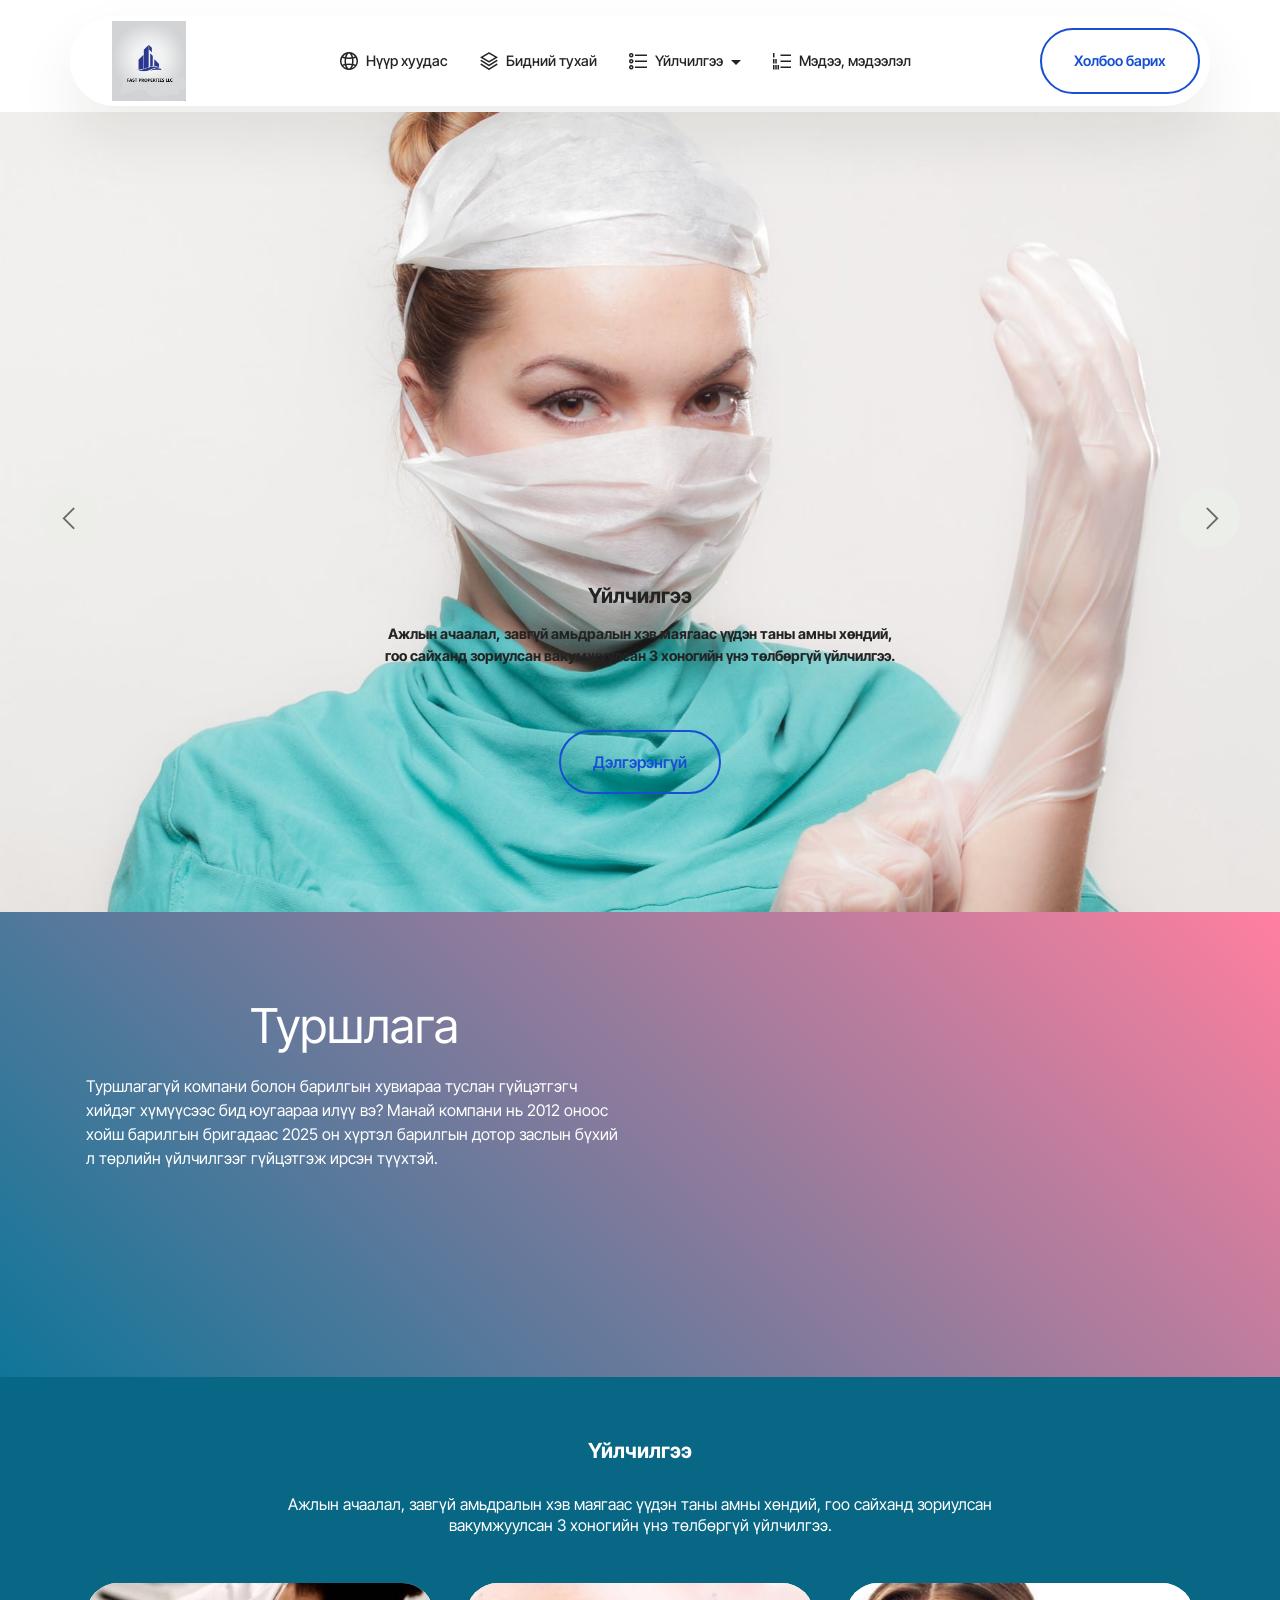
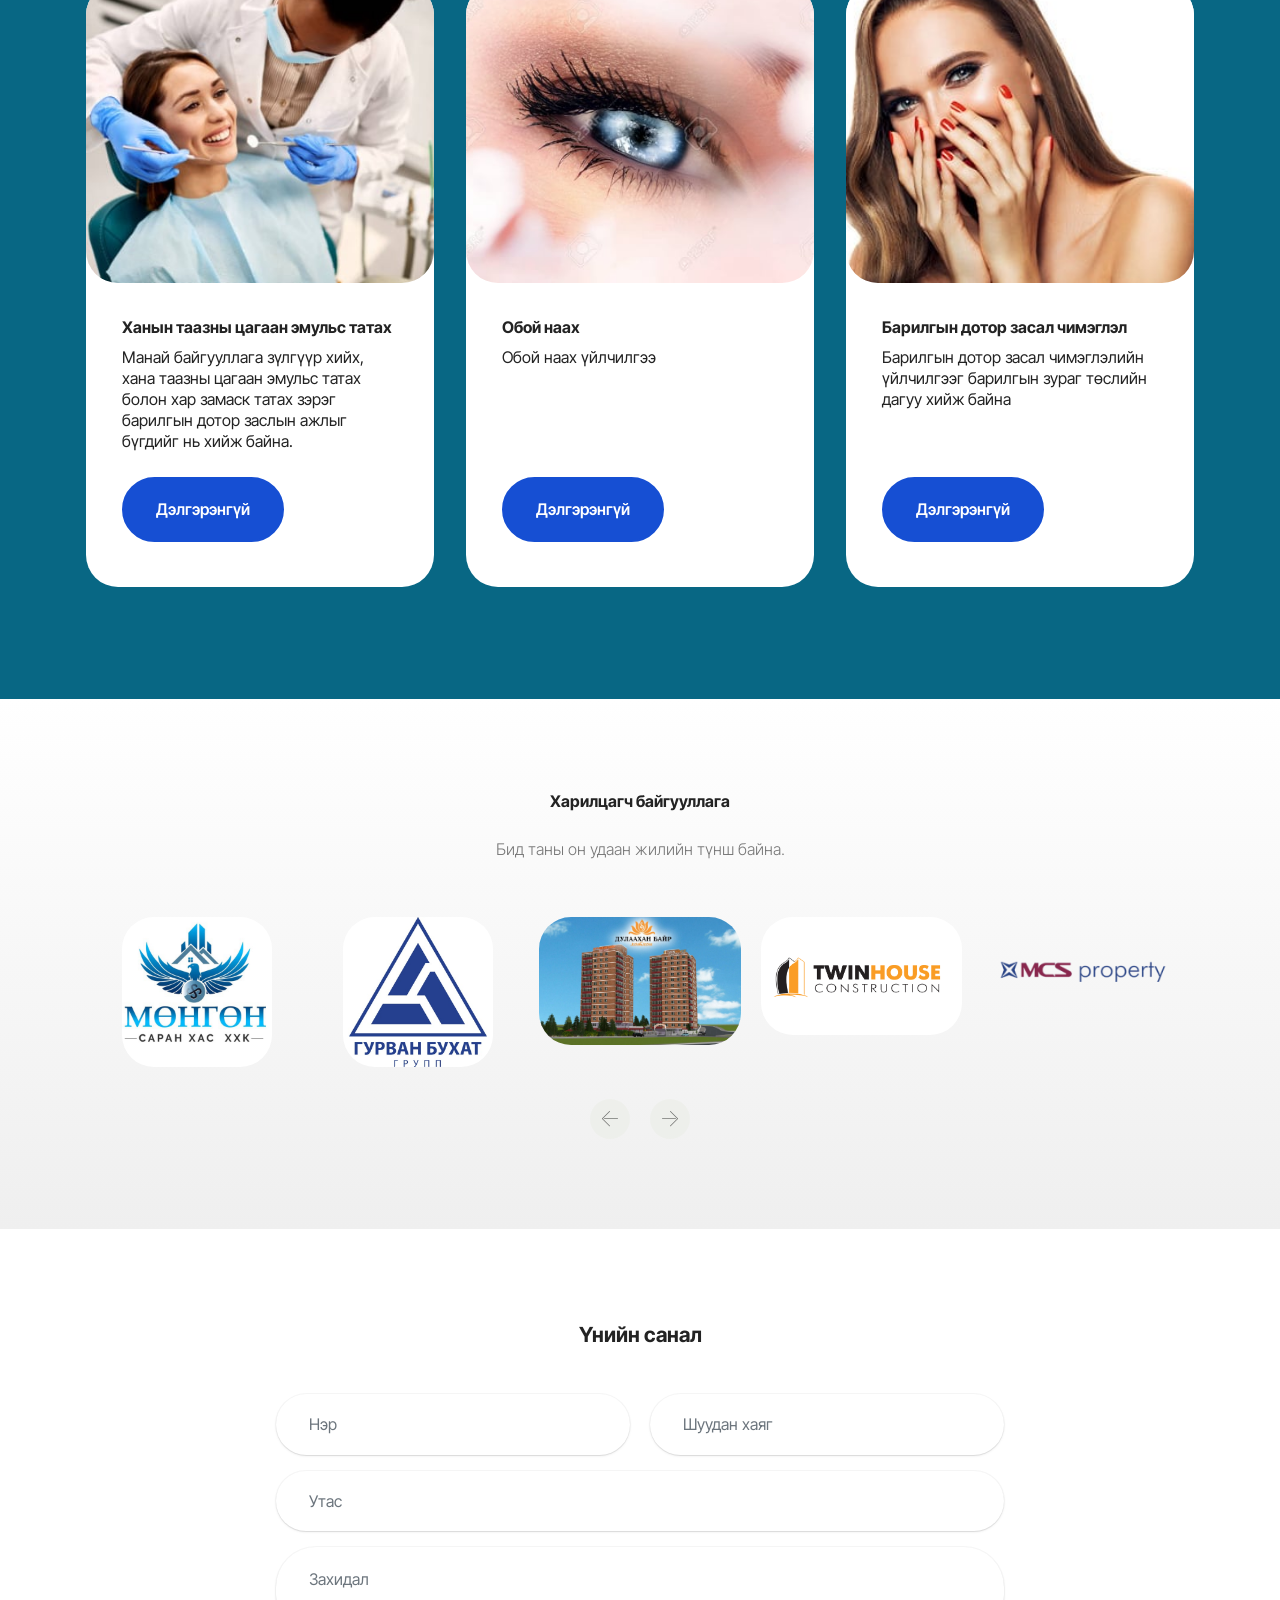
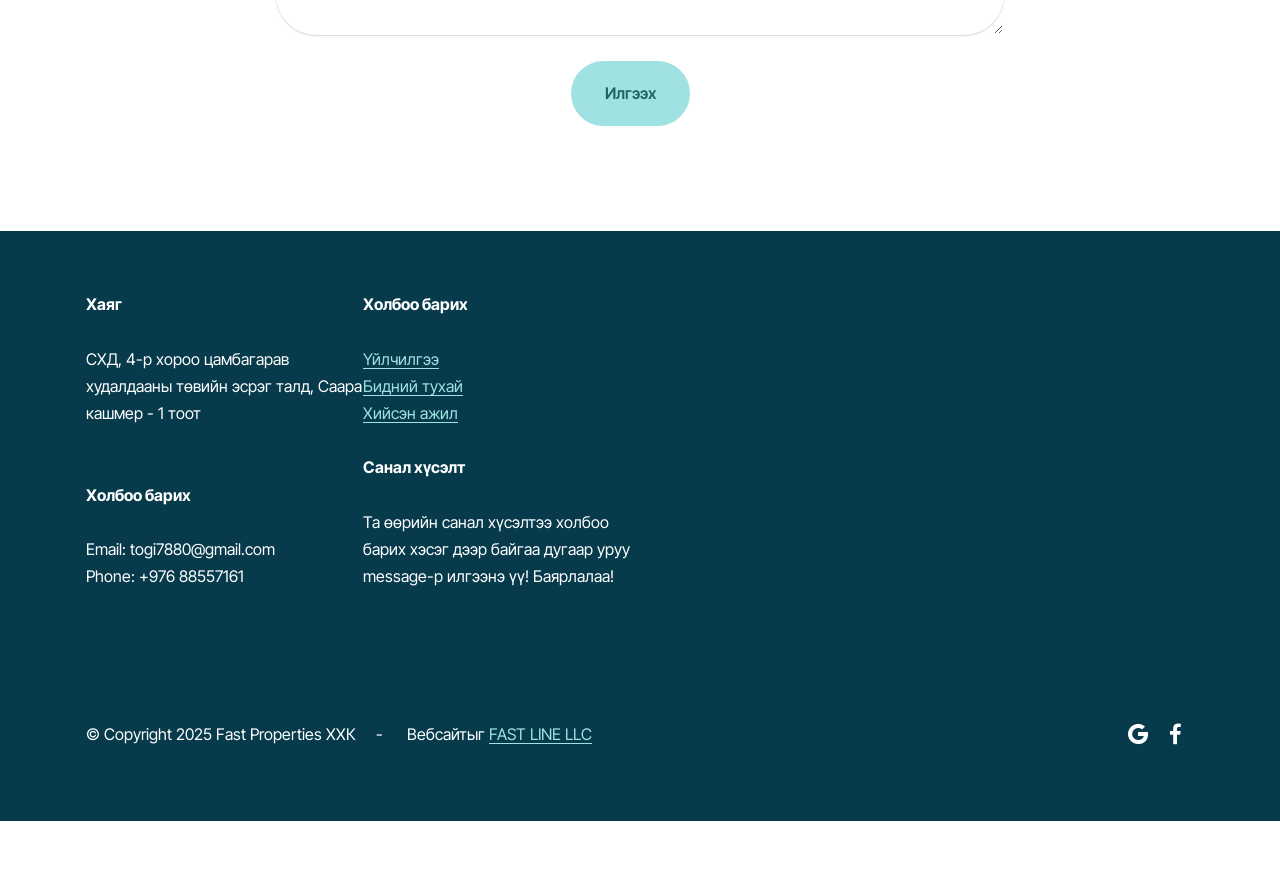
==== index.html @ 256ef28f "create github pages" ====
<!DOCTYPE html>
<html  >
<head>
  <!-- Site made with Mobirise Website Builder v5.9.4, https://mobirise.com -->
  <meta charset="UTF-8">
  <meta http-equiv="X-UA-Compatible" content="IE=edge">
  <meta name="generator" content="Mobirise v5.9.4, mobirise.com">
  <meta name="twitter:card" content="summary_large_image"/>
  <meta name="twitter:image:src" content="assets/images/index-meta.jpg">
  <meta property="og:image" content="assets/images/index-meta.jpg">
  <meta name="twitter:title" content="MEDICAL DOCTOR LLC - НҮҮР ХУУДАС">
  <meta name="viewport" content="width=device-width, initial-scale=1, minimum-scale=1">
  <link rel="shortcut icon" href="assets/images/my-2nd-company-logo-292x315.png" type="image/x-icon">
  <meta name="description" content="">
  
  
  <title>MEDICAL DOCTOR LLC - НҮҮР ХУУДАС</title>
  <link rel="stylesheet" href="assets/web/assets/mobirise-icons2/mobirise2.css">
  <link rel="stylesheet" href="assets/web/assets/mobirise-icons/mobirise-icons.css">
  <link rel="stylesheet" href="assets/bootstrap/css/bootstrap.min.css">
  <link rel="stylesheet" href="assets/bootstrap/css/bootstrap-grid.min.css">
  <link rel="stylesheet" href="assets/bootstrap/css/bootstrap-reboot.min.css">
  <link rel="stylesheet" href="assets/animatecss/animate.css">
  <link rel="stylesheet" href="assets/dropdown/css/style.css">
  <link rel="stylesheet" href="assets/socicon/css/styles.css">
  <link rel="stylesheet" href="assets/theme/css/style.css">
  <link rel="preload" href="https://fonts.googleapis.com/css?family=Inter+Tight:100,200,300,400,500,600,700,800,900,100i,200i,300i,400i,500i,600i,700i,800i,900i&display=swap" as="style" onload="this.onload=null;this.rel='stylesheet'">
  <noscript><link rel="stylesheet" href="https://fonts.googleapis.com/css?family=Inter+Tight:100,200,300,400,500,600,700,800,900,100i,200i,300i,400i,500i,600i,700i,800i,900i&display=swap"></noscript>
  <link rel="preload" as="style" href="assets/mobirise/css/mbr-additional.css"><link rel="stylesheet" href="assets/mobirise/css/mbr-additional.css" type="text/css">

  
  
  
</head>
<body>
  
  <section data-bs-version="5.1" class="menu menu2 cid-tObXOMjp6x" once="menu" id="menu02-1w">
	

	<nav class="navbar navbar-dropdown navbar-fixed-top navbar-expand-lg">
		<div class="container">
			<div class="navbar-brand">
				<span class="navbar-logo">
					
						<a href="http://medicaldoctor.mn" target="_blank"><img src="assets/images/my-2nd-company-logo-292x315.png" alt="logo" style="height: 5rem;"></a>
					
				</span>
				
			</div>
			<button class="navbar-toggler" type="button" data-toggle="collapse" data-bs-toggle="collapse" data-target="#navbarSupportedContent" data-bs-target="#navbarSupportedContent" aria-controls="navbarNavAltMarkup" aria-expanded="false" aria-label="Toggle navigation">
				<div class="hamburger">
					<span></span>
					<span></span>
					<span></span>
					<span></span>
				</div>
			</button>
			<div class="collapse navbar-collapse" id="navbarSupportedContent">
				<ul class="navbar-nav nav-dropdown" data-app-modern-menu="true"><li class="nav-item">
						<a class="nav-link link text-black text-primary display-4" href="index.html"><span class="mobi-mbri mobi-mbri-globe-2 mbr-iconfont mbr-iconfont-btn"></span>Нүүр хуудас</a>
					</li>
					<li class="nav-item">
						<a class="nav-link link text-black text-primary display-4" href="page6.html" aria-expanded="false"><span class="mobi-mbri mobi-mbri-layers mbr-iconfont mbr-iconfont-btn"></span>Бидний тухай</a>
					</li>
					<li class="nav-item dropdown">
						<a class="nav-link link text-black text-primary dropdown-toggle show display-4" href="index.html#features025-1p" data-toggle="dropdown-submenu" data-bs-toggle="dropdown" data-bs-auto-close="outside" aria-expanded="false"><span class="mobi-mbri mobi-mbri-bulleted-list mbr-iconfont mbr-iconfont-btn"></span>Үйлчилгээ</a><div class="dropdown-menu show" aria-labelledby="dropdown-576" data-bs-popper="none"><a class="text-black text-primary dropdown-item display-4" href="page5.html">Амны хөндийн эмчилгээ</a><a class="text-black text-primary dropdown-item display-4" href="page5.html">Нүүрний массаж</a><a class="text-black text-primary dropdown-item display-4" href="page5.html">Сормуусны хими</a><a class="text-black text-primary dropdown-item display-4" href="page5.html">Маникюр</a><a class="text-black text-primary show dropdown-item display-4" href="page5.html">Хөмсөгний хими</a></div>
					</li><li class="nav-item"><a class="nav-link link text-black text-primary display-4" href="page3.html"><span class="mobi-mbri mobi-mbri-numbered-list mbr-iconfont mbr-iconfont-btn"></span>Мэдээ, мэдээлэл</a></li></ul>
				
				<div class="navbar-buttons mbr-section-btn"><a class="btn btn-primary-outline display-4" href="page4.html">Холбоо барих</a></div>
			</div>
		</div>
	</nav>
</section>

<section data-bs-version="5.1" class="slider3 cid-tOzKWDdz7D" id="slider03-36">
    
    <div class="carousel slide carousel-fade" id="uOiqfrWWU0" data-ride="carousel" data-bs-ride="carousel" data-interval="3000" data-bs-interval="3000">
        <ol class="carousel-indicators">
            <li data-slide-to="0" data-bs-slide-to="0" class="active" data-target="#uOiqfrWWU0" data-bs-target="#uOiqfrWWU0"></li>
            
            
        </ol>
        <div class="carousel-inner">
            
            
            <div class="carousel-item slider-image item active">
                <div class="item-wrapper">
                    <img class="d-block w-100" src="assets/images/mbr-1800x1200.jpg" alt="Mobirise Website Builder" data-slide-to="1" data-bs-slide-to="2">
                    
                    <div class="carousel-caption">
                        <h5 class="mbr-section-subtitle mbr-fonts-style mb-3 display-2">
                            <strong><br></strong><br><strong>Үйлчилгээ</strong></h5>
                        <p class="mbr-section-text mbr-fonts-style mb-4 display-4"><strong>Ажлын ачаалал, завгүй амьдралын хэв маягаас үүдэн таны амны хөндий, <br>гоо сайханд зориулсан вакумжуулсан 3 хоногийн үнэ төлбөргүй үйлчилгээ.</strong><br><br></p>
                        <div class="mbr-section-btn mb-5"><a class="btn btn-primary-outline display-7" href="page5.html">Дэлгэрэнгүй</a></div>     
                    </div>
                </div>
            </div>
        </div>
        <a class="carousel-control carousel-control-prev" role="button" data-slide="prev" data-bs-slide="prev" href="#uOiqfrWWU0">
            <span class="mobi-mbri mobi-mbri-arrow-prev" aria-hidden="true"></span>
            <span class="sr-only visually-hidden">Previous</span>
        </a>
        <a class="carousel-control carousel-control-next" role="button" data-slide="next" data-bs-slide="next" href="#uOiqfrWWU0">
            <span class="mobi-mbri mobi-mbri-arrow-next" aria-hidden="true"></span>
            <span class="sr-only visually-hidden">Next</span>
        </a>
    </div>
</section>

<section data-bs-version="5.1" class="header7 cid-uOi6CilBWI" id="header7-3c">

    

    

    <div class="container">
        <div class="media-container-row">

            <div class="media-content align-right">
                <h1 class="mbr-section-title mbr-white pb-3 mbr-fonts-style display-1">Туршлага</h1>
                <div class="mbr-section-text mbr-white pb-3">
                    <p class="mbr-text mbr-fonts-style display-5">
                        Туршлагагүй компани болон барилгын хувиараа туслан гүйцэтгэгч хийдэг хүмүүсээс бид юугаараа илүү вэ? Манай компани нь 2012 оноос хойш барилгын бригадаас 2025 он хүртэл барилгын дотор заслын бүхий л төрлийн үйлчилгээг гүйцэтгэж ирсэн түүхтэй.&nbsp;</p>
                </div>
                
            </div>

            <div class="mbr-figure" style="width: 100%;"><iframe class="mbr-embedded-video" src="https://www.youtube.com/embed/STqPr48vjNw?rel=0&amp;amp;mute=1&amp;showinfo=0&amp;autoplay=1&amp;loop=1&amp;playlist=STqPr48vjNw" width="1280" height="720" frameborder="0" allowfullscreen></iframe></div>

        </div>
    </div>
</section>

<section data-bs-version="5.1" class="features4 cid-tMlEXTHLbS" id="features04-w">
	
	
	<div class="container">
		<div class="row justify-content-center">
			<div class="col-12 content-head">
				<div class="mbr-section-head mb-5">
					<h4 class="mbr-section-title mbr-fonts-style align-center mb-0 display-2"><strong>Үйлчилгээ</strong></h4>
					<h5 class="mbr-section-subtitle mbr-fonts-style align-center mb-0 mt-4 display-7">Ажлын ачаалал, завгүй амьдралын хэв маягаас үүдэн таны амны хөндий, гоо сайханд зориулсан вакумжуулсан 3 хоногийн үнэ төлбөргүй үйлчилгээ.</h5>
					
				</div>
			</div>
		</div>
		<div class="row">
			<div class="item features-image col-12 col-md-6 col-lg-4">
				<div class="item-wrapper">
					<div class="item-img">
						<img src="assets/images/istockphoto-1349328691-506x337.jpg" alt="Mobirise Website Builder">
					</div>
					<div class="item-content">
						<h5 class="item-title mbr-fonts-style display-5"><strong>Ханын таазны цагаан эмульс татах</strong></h5>
						
						<p class="mbr-text mbr-fonts-style display-7">Манай байгууллага зүлгүүр хийх, хана таазны цагаан эмульс татах болон хар замаск татах зэрэг барилгын дотор заслын ажлыг бүгдийг нь хийж байна.</p>
						<div class="mbr-section-btn item-footer"><a href="page3.html#header16-25" class="btn item-btn btn-primary display-7">Дэлгэрэнгүй</a></div>
					</div>

				</div>
			</div>
			<div class="item features-image col-12 col-md-6 col-lg-4">
				<div class="item-wrapper">
					<div class="item-img">
						<img src="assets/images/18056871-photo-of-one-beautiful-blue-female-eye-ophthalmology-clinic-eyes-health-care-natural-makeup-506x368.jpg" alt="Mobirise Website Builder">
					</div>
					<div class="item-content">
						<h5 class="item-title mbr-fonts-style display-5"><strong>Обой наах&nbsp;</strong></h5>
						
						<p class="mbr-text mbr-fonts-style display-7">Обой наах үйлчилгээ<br><br><br></p>
						<div class="mbr-section-btn item-footer"><a href="page1.html" class="btn item-btn btn-primary display-7">Дэлгэрэнгүй</a></div>
					</div>
				</div>
			</div>
			<div class="item features-image col-12 col-md-6 col-lg-4">
				<div class="item-wrapper">
					<div class="item-img">
						<img src="assets/images/7ba41d99d7946d3100c8ee9330e085a91adce43b-352x260.jpg" alt="Mobirise Website Builder">
					</div>
					<div class="item-content">
						<h5 class="item-title mbr-fonts-style display-5"><strong>Барилгын дотор засал чимэглэл&nbsp;</strong></h5>
						
						<p class="mbr-text mbr-fonts-style display-7">Барилгын дотор засал чимэглэлийн үйлчилгээг барилгын зураг төслийн дагуу хийж байна<br><br>
						</p>
						<div class="mbr-section-btn item-footer"><a href="page1.html" class="btn item-btn btn-primary display-7">Дэлгэрэнгүй</a></div>
					</div>
				</div>
			</div>
		</div>
	</div>
</section>

<section data-bs-version="5.1" class="clients cid-uOi7cdaw9n" data-interval="false" data-bs-interval="false" id="clients-3d">
      

    
        <div class="container mb-5">
            <div class="media-container-row">
                <div class="col-12 align-center">
                    <h2 class="mbr-section-title pb-3 mbr-fonts-style display-5"><strong>
                        Харилцагч байгууллага</strong></h2>
                    <h3 class="mbr-section-subtitle mbr-light mbr-fonts-style display-5">Бид таны он удаан жилийн түнш байна.</h3>
                </div>
            </div>
        </div>

    <div class="container">
        <div class="carousel slide" role="listbox" data-pause="true" data-keyboard="false" data-ride="carousel" data-bs-ride="carousel" data-interval="5000" data-bs-interval="5000">
            <div class="carousel-inner" data-visible="5">
                
                
                
                
                
            <div class="carousel-item ">
                    <div class="media-container-row">
                        <div class="col-md-12">
                            <div class="wrap-img ">
                                <img src="assets/images/b4b1481cf6844d43b5f6b4548a3597c3-450x450.jpg" class="img-responsive clients-img" alt="">
                            </div>
                        </div>
                    </div>
                </div><div class="carousel-item ">
                    <div class="media-container-row">
                        <div class="col-md-12">
                            <div class="wrap-img ">
                                <img src="assets/images/zh-obtzeyr-p3yfwmc-iobimhh-f3-500x500.jpg" class="img-responsive clients-img" alt="">
                            </div>
                        </div>
                    </div>
                </div><div class="carousel-item ">
                    <div class="media-container-row">
                        <div class="col-md-12">
                            <div class="wrap-img ">
                                <img src="assets/images/164239099-4135050496545572-2902656988174636286-n-1024x647.jpg" class="img-responsive clients-img" alt="">
                            </div>
                        </div>
                    </div>
                </div><div class="carousel-item ">
                    <div class="media-container-row">
                        <div class="col-md-12">
                            <div class="wrap-img ">
                                <img src="assets/images/web-logo-min-633x370.png" class="img-responsive clients-img" alt="">
                            </div>
                        </div>
                    </div>
                </div><div class="carousel-item ">
                    <div class="media-container-row">
                        <div class="col-md-12">
                            <div class="wrap-img ">
                                <img src="assets/images/mcsp-240x122.png" class="img-responsive clients-img" alt="">
                            </div>
                        </div>
                    </div>
                </div></div>
            <div class="carousel-controls">
                <a data-app-prevent-settings="" class="carousel-control carousel-control-prev" role="button" data-slide="prev" data-bs-slide="prev">
                    <span aria-hidden="true" class="mbri-left mbr-iconfont"></span>
                    <span class="sr-only visually-hidden">Previous</span>
                </a>
                <a data-app-prevent-settings="" class="carousel-control carousel-control-next" role="button" data-slide="next" data-bs-slide="next">
                    <span aria-hidden="true" class="mbri-right mbr-iconfont"></span>
                    <span class="sr-only visually-hidden">Next</span>
                </a>
            </div>
        </div>
    </div>
</section>

<section data-bs-version="5.1" class="form5 cid-tJS9pBcTSa" id="form02-6">
    
    
    <div class="container">
        <div class="mbr-section-head mb-5">
            <h3 class="mbr-section-title mbr-fonts-style align-center mb-0 display-2"><strong>Үнийн санал</strong></h3>
            <h4 class="mbr-section-subtitle mbr-fonts-style align-center mb-0 mt-4 display-7"></h4>
        </div>
        <div class="row justify-content-center mt-4">
            <div class="col-lg-8 mx-auto mbr-form" data-form-type="formoid">
                <form action="https://mobirise.eu/" method="POST" class="mbr-form form-with-styler" data-form-title="Form Name"><input type="hidden" name="email" data-form-email="true" value="QTM3tWqexkxgFI9H9OGqh3B3fWyIdi9WuEQTye4VW68ybPqcnm0LP6qhywFUqVr8t22Sx2xgToKXaeN8cWGR91RUJCGhBZEVTqGYVa58ho7ZsDxf98bKqV9lhvcrPzCW">
                    <div class="row">
                        <div hidden="hidden" data-form-alert="" class="alert alert-success col-12">Илгээсэн баярлалаа! Бид эргэн холбогдох болно.</div>
                        <div hidden="hidden" data-form-alert-danger="" class="alert alert-danger col-12">
                            Oops...! some problem!
                        </div>
                    </div>
                    <div class="dragArea row">
                        <div class="col-md col-sm-12 form-group mb-3" data-for="name">
                            <input type="text" name="name" placeholder="Нэр" data-form-field="name" class="form-control" value="" id="name-form02-6">
                        </div>
                        <div class="col-md col-sm-12 form-group mb-3" data-for="email">
                            <input type="email" name="email" placeholder="Шуудан хаяг" data-form-field="email" class="form-control" value="" id="email-form02-6">
                        </div>
                        <div class="col-12 form-group mb-3" data-for="phone">
                            <input type="tel" name="phone" placeholder="Утас" data-form-field="phone" class="form-control" value="" id="phone-form02-6">
                        </div>
                        <div class="col-12 form-group mb-3" data-for="textarea">
                            <textarea name="textarea" placeholder="Захидал" data-form-field="textarea" class="form-control" id="textarea-form02-6"></textarea>
                        </div>
                        <div class="col-lg-12 col-md-12 col-sm-12 align-center mbr-section-btn"><button type="submit" class="btn btn-warning display-7">Илгээх</button></div>
                    </div>
                </form>
            </div>
        </div>
    </div>
</section>

<section data-bs-version="5.1" class="cid-uOi7fWUOpz" id="footer2-3f">

    

    

    <div class="container">
        <div class="media-container-row content mbr-white">
            <div class="col-12 col-md-3 mbr-fonts-style display-7">
                <p class="mbr-text">
                    <strong>Хаяг</strong><br>
                    <br>СХД, 4-р хороо цамбагарав худалдааны төвийн эсрэг талд, Саара кашмер - 1 тоот<br>
                    <br>
                    <br><strong>Холбоо барих</strong><br>
                    <br>Email: togi7880@gmail.com<br>Phone: +976 88557161<br><br></p>
            </div>
            <div class="col-12 col-md-3 mbr-fonts-style display-7">
                <p class="mbr-text"><strong>Холбоо барих</strong><br>
                    <br><a href="page1.html" class="text-warning">Үйлчилгээ</a><br><a href="page1.html" class="text-warning">Бидний тухай</a><br><a href="page4.html" class="text-warning">Хийсэн ажил</a><br>
                    <br><strong>Санал хүсэлт</strong><br>
                    <br>Та өөрийн санал хүсэлтээ холбоо барих хэсэг дээр байгаа дугаар уруу message-р илгээнэ үү! Баярлалаа!</p>
            </div>
            <div class="col-12 col-md-6">
                <div class="google-map"><iframe frameborder="0" style="border:0" src="https://www.google.com/maps/embed?pb=!1m14!1m8!1m3!1d6045.3003145248895!2d-73.9884657!3d40.7477229!3m2!1i1024!2i768!4f13.1!3m3!1m2!1s0x89c259a9ac1f1b85%3A0x7e33d1c0e7af3be4!2zMzUwIDV0aCBBdmUsIE5ldyBZb3JrLCBOWSAxMDExOCwg0KHQqNCQ!5e0!3m2!1sru!2sru!4v1689597362021!5m2!1sru!2sru" allowfullscreen=""></iframe></div>
            </div>
        </div>
        <div class="footer-lower">
            <div class="media-container-row">
                <div class="col-sm-12">
                    <hr>
                </div>
            </div>
            <div class="media-container-row mbr-white">
                <div class="col-sm-6 copyright">
                    <p class="mbr-text mbr-fonts-style display-7">
                        © Copyright 2025 Fast Properties ХХК&nbsp; &nbsp; &nbsp;-&nbsp; &nbsp; &nbsp; Вебсайтыг <a href="http://www.facebook.com/fastlinexxk" class="text-warning" target="_blank">FAST LINE LLC</a></p>
                </div>
                <div class="col-md-6">
                    <div class="social-list align-right">
                        <div class="soc-item">
                            
                                <span class="mbr-iconfont mbr-iconfont-social socicon-google socicon"></span>
                            
                        </div>
                        <div class="soc-item">
                            <a href="https://www.facebook.com/FASTLINEXXK" target="_blank">
                                <span class="mbr-iconfont mbr-iconfont-social socicon-facebook socicon"></span>
                            </a>
                        </div>
                        
                        
                        
                        
                    </div>
                </div>
            </div>
        </div>
    </div>
</section><section class="display-7" style="padding: 0;align-items: center;justify-content: center;flex-wrap: wrap;    align-content: center;display: flex;position: relative;height: 4rem;"><a href="https://mobiri.se/980983" style="flex: 1 1;height: 4rem;position: absolute;width: 100%;z-index: 1;"><img alt="" style="height: 4rem;" src="[data-uri]"></a><p style="margin: 0;text-align: center;" class="display-7">&#8204;</p><a style="z-index:1" href="https://mobirise.com/builder/ai-website-creator.html">Free AI Website Creator</a></section><script src="assets/bootstrap/js/bootstrap.bundle.min.js"></script>  <script src="assets/smoothscroll/smooth-scroll.js"></script>  <script src="assets/ytplayer/index.js"></script>  <script src="assets/dropdown/js/navbar-dropdown.js"></script>  <script src="assets/mbr-clients-slider/mbr-clients-slider.js"></script>  <script src="assets/theme/js/script.js"></script>  <script src="assets/formoid/formoid.min.js"></script>  
  
  
 <div id="scrollToTop" class="scrollToTop mbr-arrow-up"><a style="text-align: center;"><i class="mbr-arrow-up-icon mbr-arrow-up-icon-cm cm-icon cm-icon-smallarrow-up"></i></a></div>
    <input name="animation" type="hidden">
  </body>
</html>
---- assets/web/assets/mobirise-icons2/mobirise2.css ----
@font-face {
  font-family: 'Moririse2';
  font-display: swap;
  src:  url('mobirise2.eot?f2bix4');
  src:  url('mobirise2.eot?f2bix4#iefix') format('embedded-opentype'),
    url('mobirise2.ttf?f2bix4') format('truetype'),
    url('mobirise2.woff?f2bix4') format('woff'),
    url('mobirise2.svg?f2bix4#mobirise2') format('svg');
  font-weight: normal;
  font-style: normal;
}

[class^="mobi-"], [class*=" mobi-"] {
  /* use !important to prevent issues with browser extensions that change fonts */
  font-family: 'Moririse2' !important;
  speak: none;
  font-style: normal;
  font-weight: normal;
  font-variant: normal;
  text-transform: none;
  line-height: 1;

  /* Better Font Rendering =========== */
  -webkit-font-smoothing: antialiased;
  -moz-osx-font-smoothing: grayscale;
}

.mobi-mbri-add-submenu:before {
  content: "\e900";
}
.mobi-mbri-alert:before {
  content: "\e901";
}
.mobi-mbri-align-center:before {
  content: "\e902";
}
.mobi-mbri-align-justify:before {
  content: "\e903";
}
.mobi-mbri-align-left:before {
  content: "\e904";
}
.mobi-mbri-align-right:before {
  content: "\e905";
}
.mobi-mbri-android:before {
  content: "\e906";
}
.mobi-mbri-apple:before {
  content: "\e907";
}
.mobi-mbri-arrow-down:before {
  content: "\e908";
}
.mobi-mbri-arrow-next:before {
  content: "\e909";
}
.mobi-mbri-arrow-prev:before {
  content: "\e90a";
}
.mobi-mbri-arrow-up:before {
  content: "\e90b";
}
.mobi-mbri-bold:before {
  content: "\e90c";
}
.mobi-mbri-bookmark:before {
  content: "\e90d";
}
.mobi-mbri-bootstrap:before {
  content: "\e90e";
}
.mobi-mbri-briefcase:before {
  content: "\e90f";
}
.mobi-mbri-browse:before {
  content: "\e910";
}
.mobi-mbri-bulleted-list:before {
  content: "\e911";
}
.mobi-mbri-calendar:before {
  content: "\e912";
}
.mobi-mbri-camera:before {
  content: "\e913";
}
.mobi-mbri-cart-add:before {
  content: "\e914";
}
.mobi-mbri-cart-full:before {
  content: "\e915";
}
.mobi-mbri-cash:before {
  content: "\e916";
}
.mobi-mbri-change-style:before {
  content: "\e917";
}
.mobi-mbri-chat:before {
  content: "\e918";
}
.mobi-mbri-clock:before {
  content: "\e919";
}
.mobi-mbri-close:before {
  content: "\e91a";
}
.mobi-mbri-cloud:before {
  content: "\e91b";
}
.mobi-mbri-code:before {
  content: "\e91c";
}
.mobi-mbri-contact-form:before {
  content: "\e91d";
}
.mobi-mbri-credit-card:before {
  content: "\e91e";
}
.mobi-mbri-cursor-click:before {
  content: "\e91f";
}
.mobi-mbri-cust-feedback:before {
  content: "\e920";
}
.mobi-mbri-database:before {
  content: "\e921";
}
.mobi-mbri-delivery:before {
  content: "\e922";
}
.mobi-mbri-desktop:before {
  content: "\e923";
}
.mobi-mbri-devices:before {
  content: "\e924";
}
.mobi-mbri-down:before {
  content: "\e925";
}
.mobi-mbri-download-2:before {
  content: "\e926";
}
.mobi-mbri-download:before {
  content: "\e927";
}
.mobi-mbri-drag-n-drop-2:before {
  content: "\e928";
}
.mobi-mbri-drag-n-drop:before {
  content: "\e929";
}
.mobi-mbri-edit-2:before {
  content: "\e92a";
}
.mobi-mbri-edit:before {
  content: "\e92b";
}
.mobi-mbri-error:before {
  content: "\e92c";
}
.mobi-mbri-extension:before {
  content: "\e92d";
}
.mobi-mbri-features:before {
  content: "\e92e";
}
.mobi-mbri-file:before {
  content: "\e92f";
}
.mobi-mbri-flag:before {
  content: "\e930";
}
.mobi-mbri-folder:before {
  content: "\e931";
}
.mobi-mbri-gift:before {
  content: "\e932";
}
.mobi-mbri-github:before {
  content: "\e933";
}
.mobi-mbri-globe-2:before {
  content: "\e934";
}
.mobi-mbri-globe:before {
  content: "\e935";
}
.mobi-mbri-growing-chart:before {
  content: "\e936";
}
.mobi-mbri-hearth:before {
  content: "\e937";
}
.mobi-mbri-help:before {
  content: "\e938";
}
.mobi-mbri-home:before {
  content: "\e939";
}
.mobi-mbri-hot-cup:before {
  content: "\e93a";
}
.mobi-mbri-idea:before {
  content: "\e93b";
}
.mobi-mbri-image-gallery:before {
  content: "\e93c";
}
.mobi-mbri-image-slider:before {
  content: "\e93d";
}
.mobi-mbri-info:before {
  content: "\e93e";
}
.mobi-mbri-italic:before {
  content: "\e93f";
}
.mobi-mbri-key:before {
  content: "\e940";
}
.mobi-mbri-laptop:before {
  content: "\e941";
}
.mobi-mbri-layers:before {
  content: "\e942";
}
.mobi-mbri-left-right:before {
  content: "\e943";
}
.mobi-mbri-left:before {
  content: "\e944";
}
.mobi-mbri-letter:before {
  content: "\e945";
}
.mobi-mbri-like:before {
  content: "\e946";
}
.mobi-mbri-link:before {
  content: "\e947";
}
.mobi-mbri-lock:before {
  content: "\e948";
}
.mobi-mbri-login:before {
  content: "\e949";
}
.mobi-mbri-logout:before {
  content: "\e94a";
}
.mobi-mbri-magic-stick:before {
  content: "\e94b";
}
.mobi-mbri-map-pin:before {
  content: "\e94c";
}
.mobi-mbri-menu:before {
  content: "\e94d";
}
.mobi-mbri-mobile-2:before {
  content: "\e94e";
}
.mobi-mbri-mobile-horizontal:before {
  content: "\e94f";
}
.mobi-mbri-mobile:before {
  content: "\e950";
}
.mobi-mbri-mobirise:before {
  content: "\e951";
}
.mobi-mbri-more-horizontal:before {
  content: "\e952";
}
.mobi-mbri-more-vertical:before {
  content: "\e953";
}
.mobi-mbri-music:before {
  content: "\e954";
}
.mobi-mbri-new-file:before {
  content: "\e955";
}
.mobi-mbri-numbered-list:before {
  content: "\e956";
}
.mobi-mbri-opened-folder:before {
  content: "\e957";
}
.mobi-mbri-pages:before {
  content: "\e958";
}
.mobi-mbri-paper-plane:before {
  content: "\e959";
}
.mobi-mbri-paperclip:before {
  content: "\e95a";
}
.mobi-mbri-phone:before {
  content: "\e95b";
}
.mobi-mbri-photo:before {
  content: "\e95c";
}
.mobi-mbri-photos:before {
  content: "\e95d";
}
.mobi-mbri-pin:before {
  content: "\e95e";
}
.mobi-mbri-play:before {
  content: "\e95f";
}
.mobi-mbri-plus:before {
  content: "\e960";
}
.mobi-mbri-preview:before {
  content: "\e961";
}
.mobi-mbri-print:before {
  content: "\e962";
}
.mobi-mbri-protect:before {
  content: "\e963";
}
.mobi-mbri-question:before {
  content: "\e964";
}
.mobi-mbri-quote-left:before {
  content: "\e965";
}
.mobi-mbri-quote-right:before {
  content: "\e966";
}
.mobi-mbri-redo:before {
  content: "\e967";
}
.mobi-mbri-refresh:before {
  content: "\e968";
}
.mobi-mbri-responsive-2:before {
  content: "\e969";
}
.mobi-mbri-responsive:before {
  content: "\e96a";
}
.mobi-mbri-right:before {
  content: "\e96b";
}
.mobi-mbri-rocket:before {
  content: "\e96c";
}
.mobi-mbri-sad-face:before {
  content: "\e96d";
}
.mobi-mbri-sale:before {
  content: "\e96e";
}
.mobi-mbri-save:before {
  content: "\e96f";
}
.mobi-mbri-search:before {
  content: "\e970";
}
.mobi-mbri-setting-2:before {
  content: "\e971";
}
.mobi-mbri-setting-3:before {
  content: "\e972";
}
.mobi-mbri-setting:before {
  content: "\e973";
}
.mobi-mbri-share:before {
  content: "\e974";
}
.mobi-mbri-shopping-bag:before {
  content: "\e975";
}
.mobi-mbri-shopping-basket:before {
  content: "\e976";
}
.mobi-mbri-shopping-cart:before {
  content: "\e977";
}
.mobi-mbri-sites:before {
  content: "\e978";
}
.mobi-mbri-smile-face:before {
  content: "\e979";
}
.mobi-mbri-speed:before {
  content: "\e97a";
}
.mobi-mbri-star:before {
  content: "\e97b";
}
.mobi-mbri-success:before {
  content: "\e97c";
}
.mobi-mbri-sun:before {
  content: "\e97d";
}
.mobi-mbri-sun2:before {
  content: "\e97e";
}
.mobi-mbri-tablet-vertical:before {
  content: "\e97f";
}
.mobi-mbri-tablet:before {
  content: "\e980";
}
.mobi-mbri-target:before {
  content: "\e981";
}
.mobi-mbri-timer:before {
  content: "\e982";
}
.mobi-mbri-to-ftp:before {
  content: "\e983";
}
.mobi-mbri-to-local-drive:before {
  content: "\e984";
}
.mobi-mbri-touch-swipe:before {
  content: "\e985";
}
.mobi-mbri-touch:before {
  content: "\e986";
}
.mobi-mbri-trash:before {
  content: "\e987";
}
.mobi-mbri-underline:before {
  content: "\e988";
}
.mobi-mbri-undo:before {
  content: "\e989";
}
.mobi-mbri-unlink:before {
  content: "\e98a";
}
.mobi-mbri-unlock:before {
  content: "\e98b";
}
.mobi-mbri-up-down:before {
  content: "\e98c";
}
.mobi-mbri-up:before {
  content: "\e98d";
}
.mobi-mbri-update:before {
  content: "\e98e";
}
.mobi-mbri-upload-2:before {
  content: "\e98f";
}
.mobi-mbri-upload:before {
  content: "\e990";
}
.mobi-mbri-user-2:before {
  content: "\e991";
}
.mobi-mbri-user:before {
  content: "\e992";
}
.mobi-mbri-users:before {
  content: "\e993";
}
.mobi-mbri-video-play:before {
  content: "\e994";
}
.mobi-mbri-video:before {
  content: "\e995";
}
.mobi-mbri-watch:before {
  content: "\e996";
}
.mobi-mbri-website-theme-2:before {
  content: "\e997";
}
.mobi-mbri-website-theme:before {
  content: "\e998";
}
.mobi-mbri-wifi:before {
  content: "\e999";
}
.mobi-mbri-windows:before {
  content: "\e99a";
}
.mobi-mbri-zoom-in:before {
  content: "\e99b";
}
.mobi-mbri-zoom-out:before {
  content: "\e99c";
}
---- assets/web/assets/mobirise-icons/mobirise-icons.css ----
@font-face {
  font-family: 'MobiriseIcons';
  src:  url('mobirise-icons.eot?spat4u');
  src:  url('mobirise-icons.eot?spat4u#iefix') format('embedded-opentype'),
    url('mobirise-icons.ttf?spat4u') format('truetype'),
    url('mobirise-icons.woff?spat4u') format('woff'),
    url('mobirise-icons.svg?spat4u#MobiriseIcons') format('svg');
  font-weight: normal;
  font-style: normal;
  font-display: swap;
}

[class^="mbri-"], [class*=" mbri-"] {
  /* use !important to prevent issues with browser extensions that change fonts */
  font-family: MobiriseIcons !important;
  speak: none;
  font-style: normal;
  font-weight: normal;
  font-variant: normal;
  text-transform: none;
  line-height: 1;

  /* Better Font Rendering =========== */
  -webkit-font-smoothing: antialiased;
  -moz-osx-font-smoothing: grayscale;
}

.mbri-add-submenu:before {
  content: "\e900";
}
.mbri-alert:before {
  content: "\e901";
}
.mbri-align-center:before {
  content: "\e902";
}
.mbri-align-justify:before {
  content: "\e903";
}
.mbri-align-left:before {
  content: "\e904";
}
.mbri-align-right:before {
  content: "\e905";
}
.mbri-android:before {
  content: "\e906";
}
.mbri-apple:before {
  content: "\e907";
}
.mbri-arrow-down:before {
  content: "\e908";
}
.mbri-arrow-next:before {
  content: "\e909";
}
.mbri-arrow-prev:before {
  content: "\e90a";
}
.mbri-arrow-up:before {
  content: "\e90b";
}
.mbri-bold:before {
  content: "\e90c";
}
.mbri-bookmark:before {
  content: "\e90d";
}
.mbri-bootstrap:before {
  content: "\e90e";
}
.mbri-briefcase:before {
  content: "\e90f";
}
.mbri-browse:before {
  content: "\e910";
}
.mbri-bulleted-list:before {
  content: "\e911";
}
.mbri-calendar:before {
  content: "\e912";
}
.mbri-camera:before {
  content: "\e913";
}
.mbri-cart-add:before {
  content: "\e914";
}
.mbri-cart-full:before {
  content: "\e915";
}
.mbri-cash:before {
  content: "\e916";
}
.mbri-change-style:before {
  content: "\e917";
}
.mbri-chat:before {
  content: "\e918";
}
.mbri-clock:before {
  content: "\e919";
}
.mbri-close:before {
  content: "\e91a";
}
.mbri-cloud:before {
  content: "\e91b";
}
.mbri-code:before {
  content: "\e91c";
}
.mbri-contact-form:before {
  content: "\e91d";
}
.mbri-credit-card:before {
  content: "\e91e";
}
.mbri-cursor-click:before {
  content: "\e91f";
}
.mbri-cust-feedback:before {
  content: "\e920";
}
.mbri-database:before {
  content: "\e921";
}
.mbri-delivery:before {
  content: "\e922";
}
.mbri-desktop:before {
  content: "\e923";
}
.mbri-devices:before {
  content: "\e924";
}
.mbri-down:before {
  content: "\e925";
}
.mbri-download:before {
  content: "\e989";
}
.mbri-drag-n-drop:before {
  content: "\e927";
}
.mbri-drag-n-drop2:before {
  content: "\e928";
}
.mbri-edit:before {
  content: "\e929";
}
.mbri-edit2:before {
  content: "\e92a";
}
.mbri-error:before {
  content: "\e92b";
}
.mbri-extension:before {
  content: "\e92c";
}
.mbri-features:before {
  content: "\e92d";
}
.mbri-file:before {
  content: "\e92e";
}
.mbri-flag:before {
  content: "\e92f";
}
.mbri-folder:before {
  content: "\e930";
}
.mbri-gift:before {
  content: "\e931";
}
.mbri-github:before {
  content: "\e932";
}
.mbri-globe:before {
  content: "\e933";
}
.mbri-globe-2:before {
  content: "\e934";
}
.mbri-growing-chart:before {
  content: "\e935";
}
.mbri-hearth:before {
  content: "\e936";
}
.mbri-help:before {
  content: "\e937";
}
.mbri-home:before {
  content: "\e938";
}
.mbri-hot-cup:before {
  content: "\e939";
}
.mbri-idea:before {
  content: "\e93a";
}
.mbri-image-gallery:before {
  content: "\e93b";
}
.mbri-image-slider:before {
  content: "\e93c";
}
.mbri-info:before {
  content: "\e93d";
}
.mbri-italic:before {
  content: "\e93e";
}
.mbri-key:before {
  content: "\e93f";
}
.mbri-laptop:before {
  content: "\e940";
}
.mbri-layers:before {
  content: "\e941";
}
.mbri-left-right:before {
  content: "\e942";
}
.mbri-left:before {
  content: "\e943";
}
.mbri-letter:before {
  content: "\e944";
}
.mbri-like:before {
  content: "\e945";
}
.mbri-link:before {
  content: "\e946";
}
.mbri-lock:before {
  content: "\e947";
}
.mbri-login:before {
  content: "\e948";
}
.mbri-logout:before {
  content: "\e949";
}
.mbri-magic-stick:before {
  content: "\e94a";
}
.mbri-map-pin:before {
  content: "\e94b";
}
.mbri-menu:before {
  content: "\e94c";
}
.mbri-mobile:before {
  content: "\e94d";
}
.mbri-mobile2:before {
  content: "\e94e";
}
.mbri-mobirise:before {
  content: "\e94f";
}
.mbri-more-horizontal:before {
  content: "\e950";
}
.mbri-more-vertical:before {
  content: "\e951";
}
.mbri-music:before {
  content: "\e952";
}
.mbri-new-file:before {
  content: "\e953";
}
.mbri-numbered-list:before {
  content: "\e954";
}
.mbri-opened-folder:before {
  content: "\e955";
}
.mbri-pages:before {
  content: "\e956";
}
.mbri-paper-plane:before {
  content: "\e957";
}
.mbri-paperclip:before {
  content: "\e958";
}
.mbri-photo:before {
  content: "\e959";
}
.mbri-photos:before {
  content: "\e95a";
}
.mbri-pin:before {
  content: "\e95b";
}
.mbri-play:before {
  content: "\e95c";
}
.mbri-plus:before {
  content: "\e95d";
}
.mbri-preview:before {
  content: "\e95e";
}
.mbri-print:before {
  content: "\e95f";
}
.mbri-protect:before {
  content: "\e960";
}
.mbri-question:before {
  content: "\e961";
}
.mbri-quote-left:before {
  content: "\e962";
}
.mbri-quote-right:before {
  content: "\e963";
}
.mbri-refresh:before {
  content: "\e964";
}
.mbri-responsive:before {
  content: "\e965";
}
.mbri-right:before {
  content: "\e966";
}
.mbri-rocket:before {
  content: "\e967";
}
.mbri-sad-face:before {
  content: "\e968";
}
.mbri-sale:before {
  content: "\e969";
}
.mbri-save:before {
  content: "\e96a";
}
.mbri-search:before {
  content: "\e96b";
}
.mbri-setting:before {
  content: "\e96c";
}
.mbri-setting2:before {
  content: "\e96d";
}
.mbri-setting3:before {
  content: "\e96e";
}
.mbri-share:before {
  content: "\e96f";
}
.mbri-shopping-bag:before {
  content: "\e970";
}
.mbri-shopping-basket:before {
  content: "\e971";
}
.mbri-shopping-cart:before {
  content: "\e972";
}
.mbri-sites:before {
  content: "\e973";
}
.mbri-smile-face:before {
  content: "\e974";
}
.mbri-speed:before {
  content: "\e975";
}
.mbri-star:before {
  content: "\e976";
}
.mbri-success:before {
  content: "\e977";
}
.mbri-sun:before {
  content: "\e978";
}
.mbri-sun2:before {
  content: "\e979";
}
.mbri-tablet:before {
  content: "\e97a";
}
.mbri-tablet-vertical:before {
  content: "\e97b";
}
.mbri-target:before {
  content: "\e97c";
}
.mbri-timer:before {
  content: "\e97d";
}
.mbri-to-ftp:before {
  content: "\e97e";
}
.mbri-to-local-drive:before {
  content: "\e97f";
}
.mbri-touch-swipe:before {
  content: "\e980";
}
.mbri-touch:before {
  content: "\e981";
}
.mbri-trash:before {
  content: "\e982";
}
.mbri-underline:before {
  content: "\e983";
}
.mbri-unlink:before {
  content: "\e984";
}
.mbri-unlock:before {
  content: "\e985";
}
.mbri-up-down:before {
  content: "\e986";
}
.mbri-up:before {
  content: "\e987";
}
.mbri-update:before {
  content: "\e988";
}
.mbri-upload:before {
 content: "\e926"; 
}
.mbri-user:before {
  content: "\e98a";
}
.mbri-user2:before {
  content: "\e98b";
}
.mbri-users:before {
  content: "\e98c";
}
.mbri-video:before {
  content: "\e98d";
}
.mbri-video-play:before {
  content: "\e98e";
}
.mbri-watch:before {
  content: "\e98f";
}
.mbri-website-theme:before {
  content: "\e990";
}
.mbri-wifi:before {
  content: "\e991";
}
.mbri-windows:before {
  content: "\e992";
}
.mbri-zoom-out:before {
  content: "\e993";
}
.mbri-redo:before {
  content: "\e994";
}
.mbri-undo:before {
  content: "\e995";
}
---- assets/dropdown/css/style.css ----
.navbar-dropdown {
  left: 0;
  padding: 0;
  position: absolute;
  right: 0;
  top: 0;
  transition: all 0.45s ease;
  z-index: 1030;
  background: #282828; }
  .navbar-dropdown .navbar-logo {
    margin-right: 0.8rem;
    transition: margin 0.3s ease-in-out;
    vertical-align: middle; }
    .navbar-dropdown .navbar-logo img {
      height: 3.125rem;
      transition: all 0.3s ease-in-out; }
    .navbar-dropdown .navbar-logo.mbr-iconfont {
      font-size: 3.125rem;
      line-height: 3.125rem; }
  .navbar-dropdown .navbar-caption {
    font-weight: 700;
    white-space: normal;
    vertical-align: -4px;
    line-height: 3.125rem !important; }
    .navbar-dropdown .navbar-caption, .navbar-dropdown .navbar-caption:hover {
      color: inherit;
      text-decoration: none; }
  .navbar-dropdown .mbr-iconfont + .navbar-caption {
    vertical-align: -1px; }
  .navbar-dropdown.navbar-fixed-top {
    position: fixed; }
  .navbar-dropdown .navbar-brand span {
    vertical-align: -4px; }
  .navbar-dropdown.bg-color.transparent {
    background: none; }
  .navbar-dropdown.navbar-short .navbar-brand {
    padding: 0.625rem 0; }
    .navbar-dropdown.navbar-short .navbar-brand span {
      vertical-align: -1px; }
  .navbar-dropdown.navbar-short .navbar-caption {
    line-height: 2.375rem !important;
    vertical-align: -2px; }
  .navbar-dropdown.navbar-short .navbar-logo {
    margin-right: 0.5rem; }
    .navbar-dropdown.navbar-short .navbar-logo img {
      height: 2.375rem; }
    .navbar-dropdown.navbar-short .navbar-logo.mbr-iconfont {
      font-size: 2.375rem;
      line-height: 2.375rem; }
  .navbar-dropdown.navbar-short .mbr-table-cell {
    height: 3.625rem; }
  .navbar-dropdown .navbar-close {
    left: 0.6875rem;
    position: fixed;
    top: 0.75rem;
    z-index: 1000; }
  .navbar-dropdown .hamburger-icon {
    content: "";
    display: inline-block;
    vertical-align: middle;
    width: 16px;
    -webkit-box-shadow: 0 -6px 0 1px #282828,0 0 0 1px #282828,0 6px 0 1px #282828;
    -moz-box-shadow: 0 -6px 0 1px #282828,0 0 0 1px #282828,0 6px 0 1px #282828;
    box-shadow: 0 -6px 0 1px #282828,0 0 0 1px #282828,0 6px 0 1px #282828; }

.dropdown-menu .dropdown-toggle[data-toggle="dropdown-submenu"]::after {
  border-bottom: 0.35em solid transparent;
  border-left: 0.35em solid;
  border-right: 0;
  border-top: 0.35em solid transparent;
  margin-left: 0.3rem; }

.dropdown-menu .dropdown-item:focus {
  outline: 0; }

.nav-dropdown {
  font-size: 0.75rem;
  font-weight: 500;
  height: auto !important; }
  .nav-dropdown .nav-btn {
    padding-left: 1rem; }
  .nav-dropdown .link {
    margin: .667em 1.667em;
    font-weight: 500;
    padding: 0;
    transition: color .2s ease-in-out; }
    .nav-dropdown .link.dropdown-toggle {
      margin-right: 2.583em; }
      .nav-dropdown .link.dropdown-toggle::after {
        margin-left: .25rem;
        border-top: 0.35em solid;
        border-right: 0.35em solid transparent;
        border-left: 0.35em solid transparent;
        border-bottom: 0; }
      .nav-dropdown .link.dropdown-toggle[aria-expanded="true"] {
        margin: 0;
        padding: 0.667em 3.263em  0.667em 1.667em; }
  .nav-dropdown .link::after,
  .nav-dropdown .dropdown-item::after {
    color: inherit; }
  .nav-dropdown .btn {
    font-size: 0.75rem;
    font-weight: 700;
    letter-spacing: 0;
    margin-bottom: 0;
    padding-left: 1.25rem;
    padding-right: 1.25rem; }
  .nav-dropdown .dropdown-menu {
    border-radius: 0;
    border: 0;
    left: 0;
    margin: 0;
    padding-bottom: 1.25rem;
    padding-top: 1.25rem;
    position: relative; }
  .nav-dropdown .dropdown-submenu {
    margin-left: 0.125rem;
    top: 0; }
  .nav-dropdown .dropdown-item {
    font-weight: 500;
    line-height: 2;
    padding: 0.3846em 4.615em 0.3846em 1.5385em;
    position: relative;
    transition: color .2s ease-in-out, background-color .2s ease-in-out; }
    .nav-dropdown .dropdown-item::after {
      margin-top: -0.3077em;
      position: absolute;
      right: 1.1538em;
      top: 50%; }
    .nav-dropdown .dropdown-item:focus, .nav-dropdown .dropdown-item:hover {
      background: none; }

@media (max-width: 767px) {
  .nav-dropdown.navbar-toggleable-sm {
    bottom: 0;
    display: none;
    left: 0;
    overflow-x: hidden;
    position: fixed;
    top: 0;
    transform: translateX(-100%);
    -ms-transform: translateX(-100%);
    -webkit-transform: translateX(-100%);
    width: 18.75rem;
    z-index: 999; } }
.nav-dropdown.navbar-toggleable-xl {
  bottom: 0;
  display: none;
  left: 0;
  overflow-x: hidden;
  position: fixed;
  top: 0;
  transform: translateX(-100%);
  -ms-transform: translateX(-100%);
  -webkit-transform: translateX(-100%);
  width: 18.75rem;
  z-index: 999; }

.nav-dropdown-sm {
  display: block !important;
  overflow-x: hidden;
  overflow: auto;
  padding-top: 3.875rem; }
  .nav-dropdown-sm::after {
    content: "";
    display: block;
    height: 3rem;
    width: 100%; }
  .nav-dropdown-sm.collapse.in ~ .navbar-close {
    display: block !important; }
  .nav-dropdown-sm.collapsing, .nav-dropdown-sm.collapse.in {
    transform: translateX(0);
    -ms-transform: translateX(0);
    -webkit-transform: translateX(0);
    transition: all 0.25s ease-out;
    -webkit-transition: all 0.25s ease-out;
    background: #282828; }
  .nav-dropdown-sm.collapsing[aria-expanded="false"] {
    transform: translateX(-100%);
    -ms-transform: translateX(-100%);
    -webkit-transform: translateX(-100%); }
  .nav-dropdown-sm .nav-item {
    display: block;
    margin-left: 0 !important;
    padding-left: 0; }
  .nav-dropdown-sm .link,
  .nav-dropdown-sm .dropdown-item {
    border-top: 1px dotted rgba(255, 255, 255, 0.1);
    font-size: 0.8125rem;
    line-height: 1.6;
    margin: 0 !important;
    padding: 0.875rem 2.4rem 0.875rem 1.5625rem !important;
    position: relative;
    white-space: normal; }
    .nav-dropdown-sm .link:focus, .nav-dropdown-sm .link:hover,
    .nav-dropdown-sm .dropdown-item:focus,
    .nav-dropdown-sm .dropdown-item:hover {
      background: rgba(0, 0, 0, 0.2) !important;
      color: #c0a375; }
  .nav-dropdown-sm .nav-btn {
    position: relative;
    padding: 1.5625rem 1.5625rem 0 1.5625rem; }
    .nav-dropdown-sm .nav-btn::before {
      border-top: 1px dotted rgba(255, 255, 255, 0.1);
      content: "";
      left: 0;
      position: absolute;
      top: 0;
      width: 100%; }
    .nav-dropdown-sm .nav-btn + .nav-btn {
      padding-top: 0.625rem; }
      .nav-dropdown-sm .nav-btn + .nav-btn::before {
        display: none; }
  .nav-dropdown-sm .btn {
    padding: 0.625rem 0; }
  .nav-dropdown-sm .dropdown-toggle[data-toggle="dropdown-submenu"]::after {
    margin-left: .25rem;
    border-top: 0.35em solid;
    border-right: 0.35em solid transparent;
    border-left: 0.35em solid transparent;
    border-bottom: 0; }
  .nav-dropdown-sm .dropdown-toggle[data-toggle="dropdown-submenu"][aria-expanded="true"]::after {
    border-top: 0;
    border-right: 0.35em solid transparent;
    border-left: 0.35em solid transparent;
    border-bottom: 0.35em solid; }
  .nav-dropdown-sm .dropdown-menu {
    margin: 0;
    padding: 0;
    position: relative;
    top: 0;
    left: 0;
    width: 100%;
    border: 0;
    float: none;
    border-radius: 0;
    background: none; }
  .nav-dropdown-sm .dropdown-submenu {
    left: 100%;
    margin-left: 0.125rem;
    margin-top: -1.25rem;
    top: 0; }

.navbar-toggleable-sm .nav-dropdown .dropdown-menu {
  position: absolute; }

.navbar-toggleable-sm .nav-dropdown .dropdown-submenu {
  left: 100%;
  margin-left: 0.125rem;
  margin-top: -1.25rem;
  top: 0; }

.navbar-toggleable-sm.opened .nav-dropdown .dropdown-menu {
  position: relative; }

.navbar-toggleable-sm.opened .nav-dropdown .dropdown-submenu {
  left: 0;
  margin-left: 00rem;
  margin-top: 0rem;
  top: 0; }

.is-builder .nav-dropdown.collapsing {
  transition: none !important; }
---- assets/socicon/css/styles.css ----
@charset "UTF-8";

@font-face {
  font-family: 'Socicon';
  src:  url('../fonts/socicon.eot');
  src:  url('../fonts/socicon.eot?#iefix') format('embedded-opentype'),
    url('../fonts/socicon.woff2') format('woff2'),
    url('../fonts/socicon.ttf') format('truetype'),
    url('../fonts/socicon.woff') format('woff'),
    url('../fonts/socicon.svg#socicon') format('svg');
  font-weight: normal;
  font-style: normal;
  font-display: swap;
}

[data-icon]:before {
  font-family: "socicon" !important;
  content: attr(data-icon);
  font-style: normal !important;
  font-weight: normal !important;
  font-variant: normal !important;
  text-transform: none !important;
  speak: none;
  line-height: 1;
  -webkit-font-smoothing: antialiased;
  -moz-osx-font-smoothing: grayscale;
}

[class^="socicon-"], [class*=" socicon-"] {
  /* use !important to prevent issues with browser extensions that change fonts */
  font-family: 'Socicon' !important;
  speak: none;
  font-style: normal;
  font-weight: normal;
  font-variant: normal;
  text-transform: none;
  line-height: 1;

  /* Better Font Rendering =========== */
  -webkit-font-smoothing: antialiased;
  -moz-osx-font-smoothing: grayscale;
}

.socicon-eitaa:before {
  content: "\e97c";
}
.socicon-soroush:before {
  content: "\e97d";
}
.socicon-bale:before {
  content: "\e97e";
}
.socicon-zazzle:before {
  content: "\e97b";
}
.socicon-society6:before {
  content: "\e97a";
}
.socicon-redbubble:before {
  content: "\e979";
}
.socicon-avvo:before {
  content: "\e978";
}
.socicon-stitcher:before {
  content: "\e977";
}
.socicon-googlehangouts:before {
  content: "\e974";
}
.socicon-dlive:before {
  content: "\e975";
}
.socicon-vsco:before {
  content: "\e976";
}
.socicon-flipboard:before {
  content: "\e973";
}
.socicon-ubuntu:before {
  content: "\e958";
}
.socicon-artstation:before {
  content: "\e959";
}
.socicon-invision:before {
  content: "\e95a";
}
.socicon-torial:before {
  content: "\e95b";
}
.socicon-collectorz:before {
  content: "\e95c";
}
.socicon-seenthis:before {
  content: "\e95d";
}
.socicon-googleplaymusic:before {
  content: "\e95e";
}
.socicon-debian:before {
  content: "\e95f";
}
.socicon-filmfreeway:before {
  content: "\e960";
}
.socicon-gnome:before {
  content: "\e961";
}
.socicon-itchio:before {
  content: "\e962";
}
.socicon-jamendo:before {
  content: "\e963";
}
.socicon-mix:before {
  content: "\e964";
}
.socicon-sharepoint:before {
  content: "\e965";
}
.socicon-tinder:before {
  content: "\e966";
}
.socicon-windguru:before {
  content: "\e967";
}
.socicon-cdbaby:before {
  content: "\e968";
}
.socicon-elementaryos:before {
  content: "\e969";
}
.socicon-stage32:before {
  content: "\e96a";
}
.socicon-tiktok:before {
  content: "\e96b";
}
.socicon-gitter:before {
  content: "\e96c";
}
.socicon-letterboxd:before {
  content: "\e96d";
}
.socicon-threema:before {
  content: "\e96e";
}
.socicon-splice:before {
  content: "\e96f";
}
.socicon-metapop:before {
  content: "\e970";
}
.socicon-naver:before {
  content: "\e971";
}
.socicon-remote:before {
  content: "\e972";
}
.socicon-internet:before {
  content: "\e957";
}
.socicon-moddb:before {
  content: "\e94b";
}
.socicon-indiedb:before {
  content: "\e94c";
}
.socicon-traxsource:before {
  content: "\e94d";
}
.socicon-gamefor:before {
  content: "\e94e";
}
.socicon-pixiv:before {
  content: "\e94f";
}
.socicon-myanimelist:before {
  content: "\e950";
}
.socicon-blackberry:before {
  content: "\e951";
}
.socicon-wickr:before {
  content: "\e952";
}
.socicon-spip:before {
  content: "\e953";
}
.socicon-napster:before {
  content: "\e954";
}
.socicon-beatport:before {
  content: "\e955";
}
.socicon-hackerone:before {
  content: "\e956";
}
.socicon-hackernews:before {
  content: "\e946";
}
.socicon-smashwords:before {
  content: "\e947";
}
.socicon-kobo:before {
  content: "\e948";
}
.socicon-bookbub:before {
  content: "\e949";
}
.socicon-mailru:before {
  content: "\e94a";
}
.socicon-gitlab:before {
  content: "\e945";
}
.socicon-instructables:before {
  content: "\e944";
}
.socicon-portfolio:before {
  content: "\e943";
}
.socicon-codered:before {
  content: "\e940";
}
.socicon-origin:before {
  content: "\e941";
}
.socicon-nextdoor:before {
  content: "\e942";
}
.socicon-udemy:before {
  content: "\e93f";
}
.socicon-livemaster:before {
  content: "\e93e";
}
.socicon-crunchbase:before {
  content: "\e93b";
}
.socicon-homefy:before {
  content: "\e93c";
}
.socicon-calendly:before {
  content: "\e93d";
}
.socicon-realtor:before {
  content: "\e90f";
}
.socicon-tidal:before {
  content: "\e910";
}
.socicon-qobuz:before {
  content: "\e911";
}
.socicon-natgeo:before {
  content: "\e912";
}
.socicon-mastodon:before {
  content: "\e913";
}
.socicon-unsplash:before {
  content: "\e914";
}
.socicon-homeadvisor:before {
  content: "\e915";
}
.socicon-angieslist:before {
  content: "\e916";
}
.socicon-codepen:before {
  content: "\e917";
}
.socicon-slack:before {
  content: "\e918";
}
.socicon-openaigym:before {
  content: "\e919";
}
.socicon-logmein:before {
  content: "\e91a";
}
.socicon-fiverr:before {
  content: "\e91b";
}
.socicon-gotomeeting:before {
  content: "\e91c";
}
.socicon-aliexpress:before {
  content: "\e91d";
}
.socicon-guru:before {
  content: "\e91e";
}
.socicon-appstore:before {
  content: "\e91f";
}
.socicon-homes:before {
  content: "\e920";
}
.socicon-zoom:before {
  content: "\e921";
}
.socicon-alibaba:before {
  content: "\e922";
}
.socicon-craigslist:before {
  content: "\e923";
}
.socicon-wix:before {
  content: "\e924";
}
.socicon-redfin:before {
  content: "\e925";
}
.socicon-googlecalendar:before {
  content: "\e926";
}
.socicon-shopify:before {
  content: "\e927";
}
.socicon-freelancer:before {
  content: "\e928";
}
.socicon-seedrs:before {
  content: "\e929";
}
.socicon-bing:before {
  content: "\e92a";
}
.socicon-doodle:before {
  content: "\e92b";
}
.socicon-bonanza:before {
  content: "\e92c";
}
.socicon-squarespace:before {
  content: "\e92d";
}
.socicon-toptal:before {
  content: "\e92e";
}
.socicon-gust:before {
  content: "\e92f";
}
.socicon-ask:before {
  content: "\e930";
}
.socicon-trulia:before {
  content: "\e931";
}
.socicon-loomly:before {
  content: "\e932";
}
.socicon-ghost:before {
  content: "\e933";
}
.socicon-upwork:before {
  content: "\e934";
}
.socicon-fundable:before {
  content: "\e935";
}
.socicon-booking:before {
  content: "\e936";
}
.socicon-googlemaps:before {
  content: "\e937";
}
.socicon-zillow:before {
  content: "\e938";
}
.socicon-niconico:before {
  content: "\e939";
}
.socicon-toneden:before {
  content: "\e93a";
}
.socicon-augment:before {
  content: "\e908";
}
.socicon-bitbucket:before {
  content: "\e909";
}
.socicon-fyuse:before {
  content: "\e90a";
}
.socicon-yt-gaming:before {
  content: "\e90b";
}
.socicon-sketchfab:before {
  content: "\e90c";
}
.socicon-mobcrush:before {
  content: "\e90d";
}
.socicon-microsoft:before {
  content: "\e90e";
}
.socicon-pandora:before {
  content: "\e907";
}
.socicon-messenger:before {
  content: "\e906";
}
.socicon-gamewisp:before {
  content: "\e905";
}
.socicon-bloglovin:before {
  content: "\e904";
}
.socicon-tunein:before {
  content: "\e903";
}
.socicon-gamejolt:before {
  content: "\e901";
}
.socicon-trello:before {
  content: "\e902";
}
.socicon-spreadshirt:before {
  content: "\e900";
}
.socicon-500px:before {
  content: "\e000";
}
.socicon-8tracks:before {
  content: "\e001";
}
.socicon-airbnb:before {
  content: "\e002";
}
.socicon-alliance:before {
  content: "\e003";
}
.socicon-amazon:before {
  content: "\e004";
}
.socicon-amplement:before {
  content: "\e005";
}
.socicon-android:before {
  content: "\e006";
}
.socicon-angellist:before {
  content: "\e007";
}
.socicon-apple:before {
  content: "\e008";
}
.socicon-appnet:before {
  content: "\e009";
}
.socicon-baidu:before {
  content: "\e00a";
}
.socicon-bandcamp:before {
  content: "\e00b";
}
.socicon-battlenet:before {
  content: "\e00c";
}
.socicon-mixer:before {
  content: "\e00d";
}
.socicon-bebee:before {
  content: "\e00e";
}
.socicon-bebo:before {
  content: "\e00f";
}
.socicon-behance:before {
  content: "\e010";
}
.socicon-blizzard:before {
  content: "\e011";
}
.socicon-blogger:before {
  content: "\e012";
}
.socicon-buffer:before {
  content: "\e013";
}
.socicon-chrome:before {
  content: "\e014";
}
.socicon-coderwall:before {
  content: "\e015";
}
.socicon-curse:before {
  content: "\e016";
}
.socicon-dailymotion:before {
  content: "\e017";
}
.socicon-deezer:before {
  content: "\e018";
}
.socicon-delicious:before {
  content: "\e019";
}
.socicon-deviantart:before {
  content: "\e01a";
}
.socicon-diablo:before {
  content: "\e01b";
}
.socicon-digg:before {
  content: "\e01c";
}
.socicon-discord:before {
  content: "\e01d";
}
.socicon-disqus:before {
  content: "\e01e";
}
.socicon-douban:before {
  content: "\e01f";
}
.socicon-draugiem:before {
  content: "\e020";
}
.socicon-dribbble:before {
  content: "\e021";
}
.socicon-drupal:before {
  content: "\e022";
}
.socicon-ebay:before {
  content: "\e023";
}
.socicon-ello:before {
  content: "\e024";
}
.socicon-endomodo:before {
  content: "\e025";
}
.socicon-envato:before {
  content: "\e026";
}
.socicon-etsy:before {
  content: "\e027";
}
.socicon-facebook:before {
  content: "\e028";
}
.socicon-feedburner:before {
  content: "\e029";
}
.socicon-filmweb:before {
  content: "\e02a";
}
.socicon-firefox:before {
  content: "\e02b";
}
.socicon-flattr:before {
  content: "\e02c";
}
.socicon-flickr:before {
  content: "\e02d";
}
.socicon-formulr:before {
  content: "\e02e";
}
.socicon-forrst:before {
  content: "\e02f";
}
.socicon-foursquare:before {
  content: "\e030";
}
.socicon-friendfeed:before {
  content: "\e031";
}
.socicon-github:before {
  content: "\e032";
}
.socicon-goodreads:before {
  content: "\e033";
}
.socicon-google:before {
  content: "\e034";
}
.socicon-googlescholar:before {
  content: "\e035";
}
.socicon-googlegroups:before {
  content: "\e036";
}
.socicon-googlephotos:before {
  content: "\e037";
}
.socicon-googleplus:before {
  content: "\e038";
}
.socicon-grooveshark:before {
  content: "\e039";
}
.socicon-hackerrank:before {
  content: "\e03a";
}
.socicon-hearthstone:before {
  content: "\e03b";
}
.socicon-hellocoton:before {
  content: "\e03c";
}
.socicon-heroes:before {
  content: "\e03d";
}
.socicon-smashcast:before {
  content: "\e03e";
}
.socicon-horde:before {
  content: "\e03f";
}
.socicon-houzz:before {
  content: "\e040";
}
.socicon-icq:before {
  content: "\e041";
}
.socicon-identica:before {
  content: "\e042";
}
.socicon-imdb:before {
  content: "\e043";
}
.socicon-instagram:before {
  content: "\e044";
}
.socicon-issuu:before {
  content: "\e045";
}
.socicon-istock:before {
  content: "\e046";
}
.socicon-itunes:before {
  content: "\e047";
}
.socicon-keybase:before {
  content: "\e048";
}
.socicon-lanyrd:before {
  content: "\e049";
}
.socicon-lastfm:before {
  content: "\e04a";
}
.socicon-line:before {
  content: "\e04b";
}
.socicon-linkedin:before {
  content: "\e04c";
}
.socicon-livejournal:before {
  content: "\e04d";
}
.socicon-lyft:before {
  content: "\e04e";
}
.socicon-macos:before {
  content: "\e04f";
}
.socicon-mail:before {
  content: "\e050";
}
.socicon-medium:before {
  content: "\e051";
}
.socicon-meetup:before {
  content: "\e052";
}
.socicon-mixcloud:before {
  content: "\e053";
}
.socicon-modelmayhem:before {
  content: "\e054";
}
.socicon-mumble:before {
  content: "\e055";
}
.socicon-myspace:before {
  content: "\e056";
}
.socicon-newsvine:before {
  content: "\e057";
}
.socicon-nintendo:before {
  content: "\e058";
}
.socicon-npm:before {
  content: "\e059";
}
.socicon-odnoklassniki:before {
  content: "\e05a";
}
.socicon-openid:before {
  content: "\e05b";
}
.socicon-opera:before {
  content: "\e05c";
}
.socicon-outlook:before {
  content: "\e05d";
}
.socicon-overwatch:before {
  content: "\e05e";
}
.socicon-patreon:before {
  content: "\e05f";
}
.socicon-paypal:before {
  content: "\e060";
}
.socicon-periscope:before {
  content: "\e061";
}
.socicon-persona:before {
  content: "\e062";
}
.socicon-pinterest:before {
  content: "\e063";
}
.socicon-play:before {
  content: "\e064";
}
.socicon-player:before {
  content: "\e065";
}
.socicon-playstation:before {
  content: "\e066";
}
.socicon-pocket:before {
  content: "\e067";
}
.socicon-qq:before {
  content: "\e068";
}
.socicon-quora:before {
  content: "\e069";
}
.socicon-raidcall:before {
  content: "\e06a";
}
.socicon-ravelry:before {
  content: "\e06b";
}
.socicon-reddit:before {
  content: "\e06c";
}
.socicon-renren:before {
  content: "\e06d";
}
.socicon-researchgate:before {
  content: "\e06e";
}
.socicon-residentadvisor:before {
  content: "\e06f";
}
.socicon-reverbnation:before {
  content: "\e070";
}
.socicon-rss:before {
  content: "\e071";
}
.socicon-sharethis:before {
  content: "\e072";
}
.socicon-skype:before {
  content: "\e073";
}
.socicon-slideshare:before {
  content: "\e074";
}
.socicon-smugmug:before {
  content: "\e075";
}
.socicon-snapchat:before {
  content: "\e076";
}
.socicon-songkick:before {
  content: "\e077";
}
.socicon-soundcloud:before {
  content: "\e078";
}
.socicon-spotify:before {
  content: "\e079";
}
.socicon-stackexchange:before {
  content: "\e07a";
}
.socicon-stackoverflow:before {
  content: "\e07b";
}
.socicon-starcraft:before {
  content: "\e07c";
}
.socicon-stayfriends:before {
  content: "\e07d";
}
.socicon-steam:before {
  content: "\e07e";
}
.socicon-storehouse:before {
  content: "\e07f";
}
.socicon-strava:before {
  content: "\e080";
}
.socicon-streamjar:before {
  content: "\e081";
}
.socicon-stumbleupon:before {
  content: "\e082";
}
.socicon-swarm:before {
  content: "\e083";
}
.socicon-teamspeak:before {
  content: "\e084";
}
.socicon-teamviewer:before {
  content: "\e085";
}
.socicon-technorati:before {
  content: "\e086";
}
.socicon-telegram:before {
  content: "\e087";
}
.socicon-tripadvisor:before {
  content: "\e088";
}
.socicon-tripit:before {
  content: "\e089";
}
.socicon-triplej:before {
  content: "\e08a";
}
.socicon-tumblr:before {
  content: "\e08b";
}
.socicon-twitch:before {
  content: "\e08c";
}
.socicon-twitter:before {
  content: "\e08d";
}
.socicon-uber:before {
  content: "\e08e";
}
.socicon-ventrilo:before {
  content: "\e08f";
}
.socicon-viadeo:before {
  content: "\e090";
}
.socicon-viber:before {
  content: "\e091";
}
.socicon-viewbug:before {
  content: "\e092";
}
.socicon-vimeo:before {
  content: "\e093";
}
.socicon-vine:before {
  content: "\e094";
}
.socicon-vkontakte:before {
  content: "\e095";
}
.socicon-warcraft:before {
  content: "\e096";
}
.socicon-wechat:before {
  content: "\e097";
}
.socicon-weibo:before {
  content: "\e098";
}
.socicon-whatsapp:before {
  content: "\e099";
}
.socicon-wikipedia:before {
  content: "\e09a";
}
.socicon-windows:before {
  content: "\e09b";
}
.socicon-wordpress:before {
  content: "\e09c";
}
.socicon-wykop:before {
  content: "\e09d";
}
.socicon-xbox:before {
  content: "\e09e";
}
.socicon-xing:before {
  content: "\e09f";
}
.socicon-yahoo:before {
  content: "\e0a0";
}
.socicon-yammer:before {
  content: "\e0a1";
}
.socicon-yandex:before {
  content: "\e0a2";
}
.socicon-yelp:before {
  content: "\e0a3";
}
.socicon-younow:before {
  content: "\e0a4";
}
.socicon-youtube:before {
  content: "\e0a5";
}
.socicon-zapier:before {
  content: "\e0a6";
}
.socicon-zerply:before {
  content: "\e0a7";
}
.socicon-zomato:before {
  content: "\e0a8";
}
.socicon-zynga:before {
  content: "\e0a9";
}
---- assets/theme/css/style.css ----
@charset "UTF-8";
section {
  background-color: #ffffff;
}

body {
  font-style: normal;
  line-height: 1.5;
  font-weight: 400;
  color: #232323;
  position: relative;
}

button {
  background-color: transparent;
  border-color: transparent;
}

.embla__button,
.carousel-control {
  background-color: #edefea !important;
  opacity: 0.8 !important;
  color: #464845 !important;
  border-color: #edefea !important;
}

.carousel .close,
.modalWindow .close {
  background-color: #edefea !important;
  color: #464845 !important;
  border-color: #edefea !important;
  opacity: 0.8 !important;
}

.carousel .close:hover,
.modalWindow .close:hover {
  opacity: 1 !important;
}

.carousel-indicators li {
  background-color: #edefea !important;
  border: 2px solid #464845 !important;
}

.carousel-indicators li:hover,
.carousel-indicators li:active {
  opacity: 0.8 !important;
}

.embla__button:hover,
.carousel-control:hover {
  background-color: #edefea !important;
  opacity: 1 !important;
}

.modalWindow-video-container {
  height: 80%;
}

section,
.container,
.container-fluid {
  position: relative;
  word-wrap: break-word;
}

a.mbr-iconfont:hover {
  text-decoration: none;
}

.article .lead p,
.article .lead ul,
.article .lead ol,
.article .lead pre,
.article .lead blockquote {
  margin-bottom: 0;
}

a {
  font-style: normal;
  font-weight: 400;
  cursor: pointer;
}
a, a:hover {
  text-decoration: none;
}

.mbr-section-title {
  font-style: normal;
  line-height: 1.3;
}

.mbr-section-subtitle {
  line-height: 1.3;
}

.mbr-text {
  font-style: normal;
  line-height: 1.7;
}

h1,
h2,
h3,
h4,
h5,
h6,
.display-1,
.display-2,
.display-4,
.display-5,
.display-7,
span,
p,
a {
  line-height: 1;
  word-break: break-word;
  word-wrap: break-word;
  font-weight: 400;
}

b,
strong {
  font-weight: bold;
}

input:-webkit-autofill, input:-webkit-autofill:hover, input:-webkit-autofill:focus, input:-webkit-autofill:active {
  transition-delay: 9999s;
  -webkit-transition-property: background-color, color;
  transition-property: background-color, color;
}

textarea[type=hidden] {
  display: none;
}

section {
  background-position: 50% 50%;
  background-repeat: no-repeat;
  background-size: cover;
}
section .mbr-background-video,
section .mbr-background-video-preview {
  position: absolute;
  bottom: 0;
  left: 0;
  right: 0;
  top: 0;
}

.hidden {
  visibility: hidden;
}

.mbr-z-index20 {
  z-index: 20;
}

/*! Base colors */
.mbr-white {
  color: #ffffff;
}

.mbr-black {
  color: #111111;
}

.mbr-bg-white {
  background-color: #ffffff;
}

.mbr-bg-black {
  background-color: #000000;
}

/*! Text-aligns */
.align-left {
  text-align: left;
}

.align-center {
  text-align: center;
}

.align-right {
  text-align: right;
}

/*! Font-weight  */
.mbr-light {
  font-weight: 300;
}

.mbr-regular {
  font-weight: 400;
}

.mbr-semibold {
  font-weight: 500;
}

.mbr-bold {
  font-weight: 700;
}

/*! Media  */
.media-content {
  flex-basis: 100%;
}

.media-container-row {
  display: flex;
  flex-direction: row;
  flex-wrap: wrap;
  justify-content: center;
  align-content: center;
  align-items: start;
}
.media-container-row .media-size-item {
  width: 400px;
}

.media-container-column {
  display: flex;
  flex-direction: column;
  flex-wrap: wrap;
  justify-content: center;
  align-content: center;
  align-items: stretch;
}
.media-container-column > * {
  width: 100%;
}

@media (min-width: 992px) {
  .media-container-row {
    flex-wrap: nowrap;
  }
}
figure {
  margin-bottom: 0;
  overflow: hidden;
}

figure[mbr-media-size] {
  transition: width 0.1s;
}

img,
iframe {
  display: block;
  width: 100%;
}

.card {
  background-color: transparent;
  border: none;
}

.card-box {
  width: 100%;
}

.card-img {
  text-align: center;
  flex-shrink: 0;
  -webkit-flex-shrink: 0;
}

.media {
  max-width: 100%;
  margin: 0 auto;
}

.mbr-figure {
  align-self: center;
}

.media-container > div {
  max-width: 100%;
}

.mbr-figure img,
.card-img img {
  width: 100%;
}

@media (max-width: 991px) {
  .media-size-item {
    width: auto !important;
  }
  .media {
    width: auto;
  }
  .mbr-figure {
    width: 100% !important;
  }
}
/*! Buttons */
.mbr-section-btn {
  margin-left: -0.6rem;
  margin-right: -0.6rem;
  font-size: 0;
}

.btn {
  font-weight: 600;
  border-width: 1px;
  font-style: normal;
  margin: 0.6rem 0.6rem;
  white-space: normal;
  transition: all 0.2s ease-in-out;
  display: inline-flex;
  align-items: center;
  justify-content: center;
  word-break: break-word;
}

.btn-sm {
  font-weight: 600;
  letter-spacing: 0px;
  transition: all 0.3s ease-in-out;
}

.btn-md {
  font-weight: 600;
  letter-spacing: 0px;
  transition: all 0.3s ease-in-out;
}

.btn-lg {
  font-weight: 600;
  letter-spacing: 0px;
  transition: all 0.3s ease-in-out;
}

.btn-form {
  margin: 0;
}
.btn-form:hover {
  cursor: pointer;
}

nav .mbr-section-btn {
  margin-left: 0rem;
  margin-right: 0rem;
}

/*! Btn icon margin */
.btn .mbr-iconfont,
.btn.btn-sm .mbr-iconfont {
  order: 1;
  cursor: pointer;
  margin-left: 0.5rem;
  vertical-align: sub;
}

.btn.btn-md .mbr-iconfont,
.btn.btn-md .mbr-iconfont {
  margin-left: 0.8rem;
}

.mbr-regular {
  font-weight: 400;
}

.mbr-semibold {
  font-weight: 500;
}

.mbr-bold {
  font-weight: 700;
}

[type=submit] {
  -webkit-appearance: none;
}

/*! Full-screen */
.mbr-fullscreen .mbr-overlay {
  min-height: 100vh;
}

.mbr-fullscreen {
  display: flex;
  display: -moz-flex;
  display: -ms-flex;
  display: -o-flex;
  align-items: center;
  min-height: 100vh;
  padding-top: 3rem;
  padding-bottom: 3rem;
}

/*! Map */
.map {
  height: 25rem;
  position: relative;
}
.map iframe {
  width: 100%;
  height: 100%;
}

/*! Scroll to top arrow */
.mbr-arrow-up {
  bottom: 25px;
  right: 90px;
  position: fixed;
  text-align: right;
  z-index: 5000;
  color: #ffffff;
  font-size: 22px;
}

.mbr-arrow-up a {
  background: rgba(0, 0, 0, 0.2);
  border-radius: 50%;
  color: #fff;
  display: inline-block;
  height: 60px;
  width: 60px;
  border: 2px solid #fff;
  outline-style: none !important;
  position: relative;
  text-decoration: none;
  transition: all 0.3s ease-in-out;
  cursor: pointer;
  text-align: center;
}
.mbr-arrow-up a:hover {
  background-color: rgba(0, 0, 0, 0.4);
}
.mbr-arrow-up a i {
  line-height: 60px;
}

.mbr-arrow-up-icon {
  display: block;
  color: #fff;
}

.mbr-arrow-up-icon::before {
  content: "›";
  display: inline-block;
  font-family: serif;
  font-size: 22px;
  line-height: 1;
  font-style: normal;
  position: relative;
  top: 6px;
  left: -4px;
  transform: rotate(-90deg);
}

/*! Arrow Down */
.mbr-arrow {
  position: absolute;
  bottom: 45px;
  left: 50%;
  width: 60px;
  height: 60px;
  cursor: pointer;
  background-color: rgba(80, 80, 80, 0.5);
  border-radius: 50%;
  transform: translateX(-50%);
}
@media (max-width: 767px) {
  .mbr-arrow {
    display: none;
  }
}
.mbr-arrow > a {
  display: inline-block;
  text-decoration: none;
  outline-style: none;
  animation: arrowdown 1.7s ease-in-out infinite;
  color: #ffffff;
}
.mbr-arrow > a > i {
  position: absolute;
  top: -2px;
  left: 15px;
  font-size: 2rem;
}

#scrollToTop a i::before {
  content: "";
  position: absolute;
  display: block;
  border-bottom: 2.5px solid #fff;
  border-left: 2.5px solid #fff;
  width: 27.8%;
  height: 27.8%;
  left: 50%;
  top: 51%;
  transform: translateY(-30%) translateX(-50%) rotate(135deg);
}

@keyframes arrowdown {
  0% {
    transform: translateY(0px);
  }
  50% {
    transform: translateY(-5px);
  }
  100% {
    transform: translateY(0px);
  }
}
@media (max-width: 500px) {
  .mbr-arrow-up {
    left: 0;
    right: 0;
    text-align: center;
  }
}
/*Gradients animation*/
@keyframes gradient-animation {
  from {
    background-position: 0% 100%;
    animation-timing-function: ease-in-out;
  }
  to {
    background-position: 100% 0%;
    animation-timing-function: ease-in-out;
  }
}
.bg-gradient {
  background-size: 200% 200%;
  animation: gradient-animation 5s infinite alternate;
  -webkit-animation: gradient-animation 5s infinite alternate;
}

.menu .navbar-brand {
  display: -webkit-flex;
}
.menu .navbar-brand span {
  display: flex;
  display: -webkit-flex;
}
.menu .navbar-brand .navbar-caption-wrap {
  display: -webkit-flex;
}
.menu .navbar-brand .navbar-logo img {
  display: -webkit-flex;
  width: auto;
}
@media (min-width: 768px) and (max-width: 991px) {
  .menu .navbar-toggleable-sm .navbar-nav {
    display: -ms-flexbox;
  }
}
@media (max-width: 991px) {
  .menu .navbar-collapse {
    max-height: 93.5vh;
  }
  .menu .navbar-collapse.show {
    overflow: auto;
  }
}
@media (min-width: 992px) {
  .menu .navbar-nav.nav-dropdown {
    display: -webkit-flex;
  }
  .menu .navbar-toggleable-sm .navbar-collapse {
    display: -webkit-flex !important;
  }
  .menu .collapsed .navbar-collapse {
    max-height: 93.5vh;
  }
  .menu .collapsed .navbar-collapse.show {
    overflow: auto;
  }
}
@media (max-width: 767px) {
  .menu .navbar-collapse {
    max-height: 80vh;
  }
}

.nav-link .mbr-iconfont {
  margin-right: 0.5rem;
}

.navbar {
  display: -webkit-flex;
  -webkit-flex-wrap: wrap;
  -webkit-align-items: center;
  -webkit-justify-content: space-between;
}

.navbar-collapse {
  -webkit-flex-basis: 100%;
  -webkit-flex-grow: 1;
  -webkit-align-items: center;
}

.nav-dropdown .link {
  padding: 0.667em 1.667em !important;
  margin: 0 !important;
}

.nav {
  display: -webkit-flex;
  -webkit-flex-wrap: wrap;
}

.row {
  display: -webkit-flex;
  -webkit-flex-wrap: wrap;
}

.justify-content-center {
  -webkit-justify-content: center;
}

.form-inline {
  display: -webkit-flex;
}

.card-wrapper {
  -webkit-flex: 1;
}

.carousel-control {
  z-index: 10;
  display: -webkit-flex;
}

.carousel-controls {
  display: -webkit-flex;
}

.media {
  display: -webkit-flex;
}

.form-group:focus {
  outline: none;
}

.jq-selectbox__select {
  padding: 7px 0;
  position: relative;
}

.jq-selectbox__dropdown {
  overflow: hidden;
  border-radius: 10px;
  position: absolute;
  top: 100%;
  left: 0 !important;
  width: 100% !important;
}

.jq-selectbox__trigger-arrow {
  right: 0;
  transform: translateY(-50%);
}

.jq-selectbox li {
  padding: 1.07em 0.5em;
}

input[type=range] {
  padding-left: 0 !important;
  padding-right: 0 !important;
}

.modal-dialog,
.modal-content {
  height: 100%;
}

.modal-dialog .carousel-inner {
  height: calc(100vh - 1.75rem);
}
@media (max-width: 575px) {
  .modal-dialog .carousel-inner {
    height: calc(100vh - 1rem);
  }
}

.carousel-item {
  text-align: center;
}

.carousel-item img {
  margin: auto;
}

.navbar-toggler {
  align-self: flex-start;
  padding: 0.25rem 0.75rem;
  font-size: 1.25rem;
  line-height: 1;
  background: transparent;
  border: 1px solid transparent;
  border-radius: 0.25rem;
}

.navbar-toggler:focus,
.navbar-toggler:hover {
  text-decoration: none;
  box-shadow: none;
}

.navbar-toggler-icon {
  display: inline-block;
  width: 1.5em;
  height: 1.5em;
  vertical-align: middle;
  content: "";
  background: no-repeat center center;
  background-size: 100% 100%;
}

.navbar-toggler-left {
  position: absolute;
  left: 1rem;
}

.navbar-toggler-right {
  position: absolute;
  right: 1rem;
}

.card-img {
  width: auto;
}

.menu .navbar.collapsed:not(.beta-menu) {
  flex-direction: column;
}

.carousel-item.active,
.carousel-item-next,
.carousel-item-prev {
  display: flex;
}

.note-air-layout .dropup .dropdown-menu,
.note-air-layout .navbar-fixed-bottom .dropdown .dropdown-menu {
  bottom: initial !important;
}

html,
body {
  height: auto;
  min-height: 100vh;
}

.dropup .dropdown-toggle::after {
  display: none;
}

.form-asterisk {
  font-family: initial;
  position: absolute;
  top: -2px;
  font-weight: normal;
}

.form-control-label {
  position: relative;
  cursor: pointer;
  margin-bottom: 0.357em;
  padding: 0;
}

.alert {
  color: #ffffff;
  border-radius: 0;
  border: 0;
  font-size: 1.1rem;
  line-height: 1.5;
  margin-bottom: 1.875rem;
  padding: 1.25rem;
  position: relative;
  text-align: center;
}
.alert.alert-form::after {
  background-color: inherit;
  bottom: -7px;
  content: "";
  display: block;
  height: 14px;
  left: 50%;
  margin-left: -7px;
  position: absolute;
  transform: rotate(45deg);
  width: 14px;
}

.form-control {
  background-color: #ffffff;
  background-clip: border-box;
  color: #232323;
  line-height: 1rem !important;
  height: auto;
  padding: 1.2rem 2rem;
  transition: border-color 0.25s ease 0s;
  border: 1px solid transparent !important;
  border-radius: 4px;
  box-shadow: rgba(0, 0, 0, 0.07) 0px 1px 1px 0px, rgba(0, 0, 0, 0.07) 0px 1px 3px 0px, rgba(0, 0, 0, 0.03) 0px 0px 0px 1px;
}
.form-active .form-control:invalid {
  border-color: red;
}

.row > * {
  padding-right: 1rem;
  padding-left: 1rem;
}

form .row {
  margin-left: -0.6rem;
  margin-right: -0.6rem;
}
form .row [class*=col] {
  padding-left: 0.6rem;
  padding-right: 0.6rem;
}

form .mbr-section-btn {
  padding-left: 0.6rem;
  padding-right: 0.6rem;
}

form .form-check-input {
  margin-top: 0.5;
}

textarea.form-control {
  line-height: 1.5rem !important;
}

.form-group {
  margin-bottom: 1.2rem;
}

.form-control,
form .btn {
  min-height: 48px;
}

.gdpr-block label span.textGDPR input[name=gdpr] {
  top: 7px;
}

.form-control:focus {
  box-shadow: none;
}

:focus {
  outline: none;
}

.mbr-overlay {
  background-color: #000;
  bottom: 0;
  left: 0;
  opacity: 0.5;
  position: absolute;
  right: 0;
  top: 0;
  z-index: 0;
  pointer-events: none;
}

blockquote {
  font-style: italic;
  padding: 3rem;
  font-size: 1.09rem;
  position: relative;
  border-left: 3px solid;
}

ul,
ol,
pre,
blockquote {
  margin-bottom: 2.3125rem;
}

.mt-4 {
  margin-top: 2rem !important;
}

.mb-4 {
  margin-bottom: 2rem !important;
}

.container,
.container-fluid {
  padding-left: 16px;
  padding-right: 16px;
}

.row {
  margin-left: -16px;
  margin-right: -16px;
}
.row > [class*=col] {
  padding-left: 16px;
  padding-right: 16px;
}

@media (min-width: 992px) {
  .container-fluid {
    padding-left: 32px;
    padding-right: 32px;
  }
}
@media (max-width: 991px) {
  .mbr-container {
    padding-left: 16px;
    padding-right: 16px;
  }
}
.app-video-wrapper > img {
  opacity: 1;
}

.app-video-wrapper {
  background: transparent;
}

.item {
  position: relative;
}

.dropdown-menu .dropdown-menu {
  left: 100%;
}

.dropdown-item + .dropdown-menu {
  display: none;
}

.dropdown-item:hover + .dropdown-menu,
.dropdown-menu:hover {
  display: block;
}

@media (min-aspect-ratio: 16/9) {
  .mbr-video-foreground {
    height: 300% !important;
    top: -100% !important;
  }
}
@media (max-aspect-ratio: 16/9) {
  .mbr-video-foreground {
    width: 300% !important;
    left: -100% !important;
  }
}.engine {
	position: absolute;
	text-indent: -2400px;
	text-align: center;
	padding: 0;
	top: 0;
	left: -2400px;
}
---- assets/mobirise/css/mbr-additional.css ----
.btn {
  border-width: 2px;
}
img,
.card-wrap,
.card-wrapper,
.video-wrapper,
.mbr-figure iframe,
.google-map iframe,
.slide-content,
.plan,
.card,
.item-wrapper {
  border-radius: 2rem !important;
}
.video-wrapper {
  overflow: hidden;
}
body {
  font-family: Inter Tight;
}
.display-1 {
  font-family: 'Inter Tight', sans-serif;
  font-size: 3rem;
  line-height: 1;
}
.display-1 > .mbr-iconfont {
  font-size: 3.75rem;
}
.display-2 {
  font-family: 'Inter Tight', sans-serif;
  font-size: 1.3rem;
  line-height: 1;
}
.display-2 > .mbr-iconfont {
  font-size: 1.625rem;
}
.display-4 {
  font-family: 'Inter Tight', sans-serif;
  font-size: 0.9rem;
  line-height: 1.5;
}
.display-4 > .mbr-iconfont {
  font-size: 1.125rem;
}
.display-5 {
  font-family: 'Inter Tight', sans-serif;
  font-size: 1rem;
  line-height: 1.5;
}
.display-5 > .mbr-iconfont {
  font-size: 1.25rem;
}
.display-7 {
  font-family: 'Inter Tight', sans-serif;
  font-size: 1rem;
  line-height: 1.3;
}
.display-7 > .mbr-iconfont {
  font-size: 1.25rem;
}
/* ---- Fluid typography for mobile devices ---- */
/* 1.4 - font scale ratio ( bootstrap == 1.42857 ) */
/* 100vw - current viewport width */
/* (48 - 20)  48 == 48rem == 768px, 20 == 20rem == 320px(minimal supported viewport) */
/* 0.65 - min scale variable, may vary */
@media (max-width: 992px) {
  .display-1 {
    font-size: 2.4rem;
  }
}
@media (max-width: 768px) {
  .display-1 {
    font-size: 2.1rem;
    font-size: calc( 1.7rem + (3 - 1.7) * ((100vw - 20rem) / (48 - 20)));
    line-height: calc( 1.1 * (1.7rem + (3 - 1.7) * ((100vw - 20rem) / (48 - 20))));
  }
  .display-2 {
    font-size: 1.04rem;
    font-size: calc( 1.105rem + (1.3 - 1.105) * ((100vw - 20rem) / (48 - 20)));
    line-height: calc( 1.3 * (1.105rem + (1.3 - 1.105) * ((100vw - 20rem) / (48 - 20))));
  }
  .display-4 {
    font-size: 0.72rem;
    font-size: calc( 0.965rem + (0.9 - 0.965) * ((100vw - 20rem) / (48 - 20)));
    line-height: calc( 1.4 * (0.965rem + (0.9 - 0.965) * ((100vw - 20rem) / (48 - 20))));
  }
  .display-5 {
    font-size: 0.8rem;
    font-size: calc( 1rem + (1 - 1) * ((100vw - 20rem) / (48 - 20)));
    line-height: calc( 1.4 * (1rem + (1 - 1) * ((100vw - 20rem) / (48 - 20))));
  }
  .display-7 {
    font-size: 0.8rem;
    font-size: calc( 1rem + (1 - 1) * ((100vw - 20rem) / (48 - 20)));
    line-height: calc( 1.4 * (1rem + (1 - 1) * ((100vw - 20rem) / (48 - 20))));
  }
}
/* Buttons */
.btn {
  padding: 1.25rem 2rem;
  border-radius: 4px;
}
@media (max-width: 767px) {
  .btn {
    padding: 0.75rem 1.5rem;
  }
}
.btn-sm {
  padding: 0.6rem 1.2rem;
  border-radius: 4px;
}
.btn-md {
  padding: 0.6rem 1.2rem;
  border-radius: 4px;
}
.btn-lg {
  padding: 1.25rem 2rem;
  border-radius: 4px;
}
.bg-primary {
  background-color: #164fd3 !important;
}
.bg-success {
  background-color: #3a341c !important;
}
.bg-info {
  background-color: #320707 !important;
}
.bg-warning {
  background-color: #a0e2e1 !important;
}
.bg-danger {
  background-color: #ffffff !important;
}
.btn-primary,
.btn-primary:active {
  background-color: #164fd3 !important;
  border-color: #164fd3 !important;
  color: #ffffff !important;
  box-shadow: none;
}
.btn-primary:hover,
.btn-primary:focus,
.btn-primary.focus,
.btn-primary.active {
  color: inherit;
  background-color: #326aea !important;
  border-color: #326aea !important;
  box-shadow: none;
}
.btn-primary.disabled,
.btn-primary:disabled {
  color: #ffffff !important;
  background-color: #326aea !important;
  border-color: #326aea !important;
}
.btn-secondary,
.btn-secondary:active {
  background-color: #ffd7ef !important;
  border-color: #ffd7ef !important;
  color: #d70081 !important;
  box-shadow: none;
}
.btn-secondary:hover,
.btn-secondary:focus,
.btn-secondary.focus,
.btn-secondary.active {
  color: inherit;
  background-color: #ffffff !important;
  border-color: #ffffff !important;
  box-shadow: none;
}
.btn-secondary.disabled,
.btn-secondary:disabled {
  color: #d70081 !important;
  background-color: #ffffff !important;
  border-color: #ffffff !important;
}
.btn-info,
.btn-info:active {
  background-color: #320707 !important;
  border-color: #320707 !important;
  color: #ffffff !important;
  box-shadow: none;
}
.btn-info:hover,
.btn-info:focus,
.btn-info.focus,
.btn-info.active {
  color: inherit;
  background-color: #5f0d0d !important;
  border-color: #5f0d0d !important;
  box-shadow: none;
}
.btn-info.disabled,
.btn-info:disabled {
  color: #ffffff !important;
  background-color: #5f0d0d !important;
  border-color: #5f0d0d !important;
}
.btn-success,
.btn-success:active {
  background-color: #3a341c !important;
  border-color: #3a341c !important;
  color: #ffffff !important;
  box-shadow: none;
}
.btn-success:hover,
.btn-success:focus,
.btn-success.focus,
.btn-success.active {
  color: inherit;
  background-color: #5c532d !important;
  border-color: #5c532d !important;
  box-shadow: none;
}
.btn-success.disabled,
.btn-success:disabled {
  color: #ffffff !important;
  background-color: #5c532d !important;
  border-color: #5c532d !important;
}
.btn-warning,
.btn-warning:active {
  background-color: #a0e2e1 !important;
  border-color: #a0e2e1 !important;
  color: #1f6463 !important;
  box-shadow: none;
}
.btn-warning:hover,
.btn-warning:focus,
.btn-warning.focus,
.btn-warning.active {
  color: inherit;
  background-color: #c7eeed !important;
  border-color: #c7eeed !important;
  box-shadow: none;
}
.btn-warning.disabled,
.btn-warning:disabled {
  color: #1f6463 !important;
  background-color: #c7eeed !important;
  border-color: #c7eeed !important;
}
.btn-danger,
.btn-danger:active {
  background-color: #ffffff !important;
  border-color: #ffffff !important;
  color: #808080 !important;
  box-shadow: none;
}
.btn-danger:hover,
.btn-danger:focus,
.btn-danger.focus,
.btn-danger.active {
  color: inherit;
  background-color: #ffffff !important;
  border-color: #ffffff !important;
  box-shadow: none;
}
.btn-danger.disabled,
.btn-danger:disabled {
  color: #808080 !important;
  background-color: #ffffff !important;
  border-color: #ffffff !important;
}
.btn-white,
.btn-white:active {
  background-color: #eff0ec !important;
  border-color: #eff0ec !important;
  color: #757b62 !important;
  box-shadow: none;
}
.btn-white:hover,
.btn-white:focus,
.btn-white.focus,
.btn-white.active {
  color: inherit;
  background-color: #ffffff !important;
  border-color: #ffffff !important;
  box-shadow: none;
}
.btn-white.disabled,
.btn-white:disabled {
  color: #757b62 !important;
  background-color: #ffffff !important;
  border-color: #ffffff !important;
}
.btn-black,
.btn-black:active {
  background-color: #232323 !important;
  border-color: #232323 !important;
  color: #ffffff !important;
  box-shadow: none;
}
.btn-black:hover,
.btn-black:focus,
.btn-black.focus,
.btn-black.active {
  color: inherit;
  background-color: #3d3d3d !important;
  border-color: #3d3d3d !important;
  box-shadow: none;
}
.btn-black.disabled,
.btn-black:disabled {
  color: #ffffff !important;
  background-color: #3d3d3d !important;
  border-color: #3d3d3d !important;
}
.btn-primary-outline,
.btn-primary-outline:active {
  background-color: transparent !important;
  border-color: #164fd3;
  color: #164fd3;
}
.btn-primary-outline:hover,
.btn-primary-outline:focus,
.btn-primary-outline.focus,
.btn-primary-outline.active {
  color: #0e3284 !important;
  background-color: transparent !important;
  border-color: #0e3284 !important;
  box-shadow: none !important;
}
.btn-primary-outline.disabled,
.btn-primary-outline:disabled {
  color: #ffffff !important;
  background-color: #164fd3 !important;
  border-color: #164fd3 !important;
}
.btn-secondary-outline,
.btn-secondary-outline:active {
  background-color: transparent !important;
  border-color: #ffd7ef;
  color: #ffd7ef;
}
.btn-secondary-outline:hover,
.btn-secondary-outline:focus,
.btn-secondary-outline.focus,
.btn-secondary-outline.active {
  color: #ff80cc !important;
  background-color: transparent !important;
  border-color: #ff80cc !important;
  box-shadow: none !important;
}
.btn-secondary-outline.disabled,
.btn-secondary-outline:disabled {
  color: #d70081 !important;
  background-color: #ffd7ef !important;
  border-color: #ffd7ef !important;
}
.btn-info-outline,
.btn-info-outline:active {
  background-color: transparent !important;
  border-color: #320707;
  color: #320707;
}
.btn-info-outline:hover,
.btn-info-outline:focus,
.btn-info-outline.focus,
.btn-info-outline.active {
  color: #000000 !important;
  background-color: transparent !important;
  border-color: #000000 !important;
  box-shadow: none !important;
}
.btn-info-outline.disabled,
.btn-info-outline:disabled {
  color: #ffffff !important;
  background-color: #320707 !important;
  border-color: #320707 !important;
}
.btn-success-outline,
.btn-success-outline:active {
  background-color: transparent !important;
  border-color: #3a341c;
  color: #3a341c;
}
.btn-success-outline:hover,
.btn-success-outline:focus,
.btn-success-outline.focus,
.btn-success-outline.active {
  color: #000000 !important;
  background-color: transparent !important;
  border-color: #000000 !important;
  box-shadow: none !important;
}
.btn-success-outline.disabled,
.btn-success-outline:disabled {
  color: #ffffff !important;
  background-color: #3a341c !important;
  border-color: #3a341c !important;
}
.btn-warning-outline,
.btn-warning-outline:active {
  background-color: transparent !important;
  border-color: #a0e2e1;
  color: #a0e2e1;
}
.btn-warning-outline:hover,
.btn-warning-outline:focus,
.btn-warning-outline.focus,
.btn-warning-outline.active {
  color: #5ececc !important;
  background-color: transparent !important;
  border-color: #5ececc !important;
  box-shadow: none !important;
}
.btn-warning-outline.disabled,
.btn-warning-outline:disabled {
  color: #1f6463 !important;
  background-color: #a0e2e1 !important;
  border-color: #a0e2e1 !important;
}
.btn-danger-outline,
.btn-danger-outline:active {
  background-color: transparent !important;
  border-color: #ffffff;
  color: #ffffff;
}
.btn-danger-outline:hover,
.btn-danger-outline:focus,
.btn-danger-outline.focus,
.btn-danger-outline.active {
  color: #d4d4d4 !important;
  background-color: transparent !important;
  border-color: #d4d4d4 !important;
  box-shadow: none !important;
}
.btn-danger-outline.disabled,
.btn-danger-outline:disabled {
  color: #808080 !important;
  background-color: #ffffff !important;
  border-color: #ffffff !important;
}
.btn-black-outline,
.btn-black-outline:active {
  background-color: transparent !important;
  border-color: #232323;
  color: #232323;
}
.btn-black-outline:hover,
.btn-black-outline:focus,
.btn-black-outline.focus,
.btn-black-outline.active {
  color: #000000 !important;
  background-color: transparent !important;
  border-color: #000000 !important;
  box-shadow: none !important;
}
.btn-black-outline.disabled,
.btn-black-outline:disabled {
  color: #ffffff !important;
  background-color: #232323 !important;
  border-color: #232323 !important;
}
.btn-white-outline,
.btn-white-outline:active {
  background-color: transparent !important;
  border-color: #fafafa;
  color: #fafafa;
}
.btn-white-outline:hover,
.btn-white-outline:focus,
.btn-white-outline.focus,
.btn-white-outline.active {
  color: #cfcfcf !important;
  background-color: transparent !important;
  border-color: #cfcfcf !important;
  box-shadow: none !important;
}
.btn-white-outline.disabled,
.btn-white-outline:disabled {
  color: #7a7a7a !important;
  background-color: #fafafa !important;
  border-color: #fafafa !important;
}
.text-primary {
  color: #164fd3 !important;
}
.text-secondary {
  color: #ffd7ef !important;
}
.text-success {
  color: #3a341c !important;
}
.text-info {
  color: #320707 !important;
}
.text-warning {
  color: #a0e2e1 !important;
}
.text-danger {
  color: #ffffff !important;
}
.text-white {
  color: #fafafa !important;
}
.text-black {
  color: #232323 !important;
}
a.text-primary:hover,
a.text-primary:focus,
a.text-primary.active {
  color: #0c2c77 !important;
}
a.text-secondary:hover,
a.text-secondary:focus,
a.text-secondary.active {
  color: #ff71c6 !important;
}
a.text-success:hover,
a.text-success:focus,
a.text-success.active {
  color: #000000 !important;
}
a.text-info:hover,
a.text-info:focus,
a.text-info.active {
  color: #000000 !important;
}
a.text-warning:hover,
a.text-warning:focus,
a.text-warning.active {
  color: #52cac8 !important;
}
a.text-danger:hover,
a.text-danger:focus,
a.text-danger.active {
  color: #cccccc !important;
}
a.text-white:hover,
a.text-white:focus,
a.text-white.active {
  color: #c7c7c7 !important;
}
a.text-black:hover,
a.text-black:focus,
a.text-black.active {
  color: #000000 !important;
}
a[class*="text-"]:not(.nav-link):not(.dropdown-item):not([role]):not(.navbar-caption) {
  transition: 0.2s;
  position: relative;
  background-image: linear-gradient(currentColor 50%, currentColor 50%);
  background-size: 10000px 2px;
  background-repeat: no-repeat;
  background-position: 0 1.2em;
}
.nav-tabs .nav-link.active {
  color: #164fd3;
}
.nav-tabs .nav-link:not(.active) {
  color: #232323;
}
.alert-success {
  background-color: #70c770;
}
.alert-info {
  background-color: #320707;
}
.alert-warning {
  background-color: #a0e2e1;
}
.alert-danger {
  background-color: #ffffff;
}
.mbr-section-btn .btn:not(.btn-form) {
  border-radius: 100px;
}
.mbr-gallery-filter li a {
  border-radius: 100px !important;
}
.mbr-gallery-filter li.active .btn {
  background-color: #164fd3;
  border-color: #164fd3;
  color: #ffffff;
}
.mbr-gallery-filter li.active .btn:focus {
  box-shadow: none;
}
.nav-tabs .nav-link {
  border-radius: 100px !important;
}
a,
a:hover {
  color: #164fd3;
}
.mbr-plan-header.bg-primary .mbr-plan-subtitle,
.mbr-plan-header.bg-primary .mbr-plan-price-desc {
  color: #bdcff8;
}
.mbr-plan-header.bg-success .mbr-plan-subtitle,
.mbr-plan-header.bg-success .mbr-plan-price-desc {
  color: #c0b27c;
}
.mbr-plan-header.bg-info .mbr-plan-subtitle,
.mbr-plan-header.bg-info .mbr-plan-price-desc {
  color: #f3abab;
}
.mbr-plan-header.bg-warning .mbr-plan-subtitle,
.mbr-plan-header.bg-warning .mbr-plan-price-desc {
  color: #ffffff;
}
.mbr-plan-header.bg-danger .mbr-plan-subtitle,
.mbr-plan-header.bg-danger .mbr-plan-price-desc {
  color: #ffffff;
}
/* Scroll to top button*/
#scrollToTop a {
  border-radius: 100px;
}
.form-control {
  font-family: 'Inter Tight', sans-serif;
  font-size: 1rem;
  line-height: 1.3;
  font-weight: 400;
  border-radius: 40px !important;
}
.form-control > .mbr-iconfont {
  font-size: 1.25rem;
}
.form-control:hover,
.form-control:focus {
  box-shadow: rgba(0, 0, 0, 0.07) 0px 1px 1px 0px, rgba(0, 0, 0, 0.07) 0px 1px 3px 0px, rgba(0, 0, 0, 0.03) 0px 0px 0px 1px;
  border-color: #164fd3 !important;
}
.form-control:-webkit-input-placeholder {
  font-family: 'Inter Tight', sans-serif;
  font-size: 1rem;
  line-height: 1.3;
  font-weight: 400;
}
.form-control:-webkit-input-placeholder > .mbr-iconfont {
  font-size: 1.25rem;
}
blockquote {
  border-color: #164fd3;
}
/* Forms */
.mbr-form .input-group-btn .btn {
  border-radius: 100px !important;
}
.mbr-form .input-group-btn .btn:hover {
  box-shadow: 0 10px 40px 0 rgba(0, 0, 0, 0.2);
}
.mbr-form .input-group-btn button[type="submit"] {
  border-radius: 100px !important;
  padding: 1rem 3rem;
}
.mbr-form .input-group-btn button[type="submit"]:hover {
  box-shadow: 0 10px 40px 0 rgba(0, 0, 0, 0.2);
}
.jq-selectbox li:hover,
.jq-selectbox li.selected {
  background-color: #164fd3;
  color: #ffffff;
}
.jq-number__spin {
  transition: 0.25s ease;
}
.jq-number__spin:hover {
  border-color: #164fd3;
}
.jq-selectbox .jq-selectbox__trigger-arrow,
.jq-number__spin.minus:after,
.jq-number__spin.plus:after {
  transition: 0.4s;
  border-top-color: #232323;
  border-bottom-color: #232323;
}
.jq-selectbox:hover .jq-selectbox__trigger-arrow,
.jq-number__spin.minus:hover:after,
.jq-number__spin.plus:hover:after {
  border-top-color: #164fd3;
  border-bottom-color: #164fd3;
}
.xdsoft_datetimepicker .xdsoft_calendar td.xdsoft_default,
.xdsoft_datetimepicker .xdsoft_calendar td.xdsoft_current,
.xdsoft_datetimepicker .xdsoft_timepicker .xdsoft_time_box > div > div.xdsoft_current {
  color: #ffffff !important;
  background-color: #164fd3 !important;
  box-shadow: none !important;
}
.xdsoft_datetimepicker .xdsoft_calendar td:hover,
.xdsoft_datetimepicker .xdsoft_timepicker .xdsoft_time_box > div > div:hover {
  color: #000000 !important;
  background: #ffd7ef !important;
  box-shadow: none !important;
}
.lazy-bg {
  background-image: none !important;
}
.lazy-placeholder:not(section),
.lazy-none {
  display: block;
  position: relative;
  padding-bottom: 56.25%;
  width: 100%;
  height: auto;
}
iframe.lazy-placeholder,
.lazy-placeholder:after {
  content: '';
  position: absolute;
  width: 200px;
  height: 200px;
  background: transparent no-repeat center;
  background-size: contain;
  top: 50%;
  left: 50%;
  transform: translateX(-50%) translateY(-50%);
  background-image: url("data:image/svg+xml;charset=UTF-8,%3csvg width='32' height='32' viewBox='0 0 64 64' xmlns='http://www.w3.org/2000/svg' stroke='%23164fd3' %3e%3cg fill='none' fill-rule='evenodd'%3e%3cg transform='translate(16 16)' stroke-width='2'%3e%3ccircle stroke-opacity='.5' cx='16' cy='16' r='16'/%3e%3cpath d='M32 16c0-9.94-8.06-16-16-16'%3e%3canimateTransform attributeName='transform' type='rotate' from='0 16 16' to='360 16 16' dur='1s' repeatCount='indefinite'/%3e%3c/path%3e%3c/g%3e%3c/g%3e%3c/svg%3e");
}
section.lazy-placeholder:after {
  opacity: 0.5;
}
body {
  overflow-x: hidden;
}
a {
  transition: color 0.6s;
}
.cid-tObXOMjp6x {
  z-index: 1000;
  width: 100%;
  position: relative;
}
.cid-tObXOMjp6x .dropdown-item:before {
  font-family: Moririse2 !important;
  content: "\e966";
  display: inline-block;
  width: 0;
  position: absolute;
  left: 1rem;
  top: 0.5rem;
  margin-right: 0.5rem;
  line-height: 1;
  font-size: inherit;
  vertical-align: middle;
  text-align: center;
  overflow: hidden;
  transform: scale(0, 1);
  transition: all 0.25s ease-in-out;
}
@media (max-width: 767px) {
  .cid-tObXOMjp6x .navbar-toggler {
    transform: scale(0.8);
  }
}
.cid-tObXOMjp6x .navbar-brand {
  flex-shrink: 0;
  align-items: center;
  margin-right: 0;
  padding: 10px 0;
  transition: all 0.3s;
  word-break: break-word;
  z-index: 1;
}
.cid-tObXOMjp6x .navbar-brand img {
  max-width: 100%;
  max-height: 100%;
  border-radius: 0px !important;
}
.cid-tObXOMjp6x .navbar-brand .navbar-caption {
  line-height: inherit !important;
}
.cid-tObXOMjp6x .navbar-brand .navbar-logo a {
  outline: none;
}
.cid-tObXOMjp6x .navbar-nav {
  margin: auto;
  margin-left: 0;
  margin-left: auto;
}
.cid-tObXOMjp6x .navbar-nav .nav-item {
  padding: 0 !important;
  transition: .3s all !important;
}
.cid-tObXOMjp6x .navbar-nav .nav-item .nav-link {
  padding: 16px !important;
  margin: 0 !important;
  border-radius: 1rem !important;
  transition: .3s all !important;
}
.cid-tObXOMjp6x .navbar-nav .nav-item .nav-link:hover {
  background-color: rgba(27, 31, 10, 0.06);
}
.cid-tObXOMjp6x .navbar-nav .open .nav-link::after {
  transform: rotate(180deg);
}
@media (min-width: 992px) {
  .cid-tObXOMjp6x .navbar-nav .open .nav-link::before {
    content: "";
    width: 100%;
    height: 20px;
    top: 100%;
    background: transparent;
    position: absolute;
  }
}
.cid-tObXOMjp6x .navbar-nav .dropdown-item {
  padding: 12px !important;
  border-radius: 0.5rem !important;
  margin: 0 8px !important;
  transition: .3s all !important;
}
.cid-tObXOMjp6x .navbar-nav .dropdown-item:hover {
  background-color: rgba(27, 31, 10, 0.06);
}
@media (min-width: 992px) {
  .cid-tObXOMjp6x .navbar-nav {
    padding-left: 1.5rem;
  }
}
.cid-tObXOMjp6x .nav-link {
  width: fit-content;
  position: relative;
}
.cid-tObXOMjp6x .navbar-logo {
  padding-left: 2rem;
  margin: 0 !important;
}
@media (max-width: 767px) {
  .cid-tObXOMjp6x .navbar-logo {
    padding-left: 1rem;
  }
}
.cid-tObXOMjp6x .navbar-caption {
  padding-left: 1rem;
  padding-right: .5rem;
}
@media (max-width: 767px) {
  .cid-tObXOMjp6x .nav-dropdown {
    padding-bottom: 0.5rem;
  }
}
.cid-tObXOMjp6x .nav-dropdown .link.dropdown-toggle::after {
  margin-left: 0.5rem;
  margin-top: 0.2rem;
  transition: .3s all;
}
.cid-tObXOMjp6x .container {
  display: flex;
  height: 90px;
  padding: 0.5rem 0.6rem;
  flex-wrap: nowrap;
  background: rgba(255, 255, 255, 0.9) !important;
  left: 0;
  right: 0;
  -webkit-box-pack: justify;
  -ms-flex-pack: justify;
  justify-content: flex-end;
  -webkit-box-align: center;
  -webkit-align-items: center;
  -ms-flex-align: center;
  align-items: center;
  border-radius: 100vw;
  margin-top: 1rem;
  background-color: #ffffff;
  box-shadow: 0 30px 60px 0 rgba(27, 31, 10, 0.08);
}
@media (max-width: 992px) {
  .cid-tObXOMjp6x .container {
    padding-right: 2rem;
  }
}
@media (max-width: 767px) {
  .cid-tObXOMjp6x .container {
    width: 95%;
    height: 56px !important;
    padding-right: 1rem;
    margin-top: 0rem;
  }
}
.cid-tObXOMjp6x .iconfont-wrapper {
  color: #000000 !important;
  font-size: 1.5rem;
  padding-right: 0.5rem;
}
.cid-tObXOMjp6x .dropdown-menu {
  flex-wrap: wrap;
  flex-direction: column;
  max-width: 100%;
  padding: 12px 4px !important;
  border-radius: 1.5rem;
  transition: .3s all !important;
  min-width: auto;
  background: #ffffff;
  background: rgba(255, 255, 255, 0.9) !important;
}
.cid-tObXOMjp6x .nav-item:focus,
.cid-tObXOMjp6x .nav-link:focus {
  outline: none;
}
.cid-tObXOMjp6x .dropdown .dropdown-menu .dropdown-item {
  width: auto;
  transition: all 0.25s ease-in-out;
}
.cid-tObXOMjp6x .dropdown .dropdown-menu .dropdown-item::after {
  right: 0.5rem;
}
.cid-tObXOMjp6x .dropdown .dropdown-menu .dropdown-item .mbr-iconfont {
  margin-right: 0.5rem;
  vertical-align: sub;
}
.cid-tObXOMjp6x .dropdown .dropdown-menu .dropdown-item .mbr-iconfont:before {
  display: inline-block;
  transform: scale(1, 1);
  transition: all 0.25s ease-in-out;
}
.cid-tObXOMjp6x .collapsed .dropdown-menu .dropdown-item:before {
  display: none;
}
.cid-tObXOMjp6x .collapsed .dropdown .dropdown-menu .dropdown-item {
  padding: 0.235em 1.5em 0.235em 1.5em !important;
  transition: none;
  margin: 0 !important;
}
.cid-tObXOMjp6x .navbar {
  min-height: 90px;
  transition: all 0.3s;
  border-bottom: 1px solid transparent;
  background: transparent !important;
  padding: 0 !important;
  border: none !important;
  box-shadow: none !important;
  border-radius: 0 !important;
}
.cid-tObXOMjp6x .navbar.opened {
  transition: all 0.3s;
}
.cid-tObXOMjp6x .navbar .dropdown-item {
  padding: 0.5rem 1.8rem;
}
.cid-tObXOMjp6x .navbar .navbar-logo img {
  width: auto;
}
.cid-tObXOMjp6x .navbar .navbar-collapse {
  z-index: 1;
  justify-content: flex-end;
}
.cid-tObXOMjp6x .navbar.collapsed {
  justify-content: center;
}
.cid-tObXOMjp6x .navbar.collapsed .nav-item .nav-link::before {
  display: none;
}
.cid-tObXOMjp6x .navbar.collapsed.opened .dropdown-menu {
  top: 0;
}
@media (min-width: 992px) {
  .cid-tObXOMjp6x .navbar.collapsed.opened:not(.navbar-short) .navbar-collapse {
    max-height: calc(98.5vh - 5rem);
  }
}
.cid-tObXOMjp6x .navbar.collapsed .dropdown-menu .dropdown-submenu {
  left: 0 !important;
}
.cid-tObXOMjp6x .navbar.collapsed .dropdown-menu .dropdown-item:after {
  right: auto;
}
.cid-tObXOMjp6x .navbar.collapsed .dropdown-menu .dropdown-toggle[data-toggle="dropdown-submenu"]:after {
  margin-left: 0.5rem;
  margin-top: 0.2rem;
  border-top: 0.35em solid;
  border-right: 0.35em solid transparent;
  border-left: 0.35em solid transparent;
  border-bottom: 0;
  top: 41%;
}
.cid-tObXOMjp6x .navbar.collapsed ul.navbar-nav li {
  margin: auto;
}
.cid-tObXOMjp6x .navbar.collapsed .dropdown-menu .dropdown-item {
  padding: 0.25rem 1.5rem;
  text-align: center;
}
.cid-tObXOMjp6x .navbar.collapsed .icons-menu {
  padding-left: 0;
  padding-right: 0;
  padding-top: 0.5rem;
  padding-bottom: 0.5rem;
}
@media (max-width: 767px) {
  .cid-tObXOMjp6x .navbar {
    min-height: 72px;
  }
  .cid-tObXOMjp6x .navbar .navbar-logo img {
    height: 2rem !important;
  }
}
@media (max-width: 991px) {
  .cid-tObXOMjp6x .navbar .nav-item .nav-link::before {
    display: none;
  }
  .cid-tObXOMjp6x .navbar.opened .dropdown-menu {
    top: 0;
  }
  .cid-tObXOMjp6x .navbar .dropdown-menu .dropdown-submenu {
    left: 0 !important;
  }
  .cid-tObXOMjp6x .navbar .dropdown-menu .dropdown-item:after {
    right: auto;
  }
  .cid-tObXOMjp6x .navbar .dropdown-menu .dropdown-toggle[data-toggle="dropdown-submenu"]:after {
    margin-left: 0.5rem;
    margin-top: 0.2rem;
    border-top: 0.35em solid;
    border-right: 0.35em solid transparent;
    border-left: 0.35em solid transparent;
    border-bottom: 0;
    top: 40%;
  }
  .cid-tObXOMjp6x .navbar .dropdown-menu .dropdown-item {
    padding: 0.25rem 1.5rem !important;
    text-align: center;
  }
  .cid-tObXOMjp6x .navbar .navbar-brand {
    flex-shrink: initial;
    flex-basis: auto;
    word-break: break-word;
    padding-right: 10px;
  }
  .cid-tObXOMjp6x .navbar .navbar-toggler {
    flex-basis: auto;
  }
  .cid-tObXOMjp6x .navbar .icons-menu {
    padding-left: 0;
    padding-top: 0.5rem;
    padding-bottom: 0.5rem;
  }
}
.cid-tObXOMjp6x .navbar.navbar-short .navbar-logo img {
  height: 2rem;
}
.cid-tObXOMjp6x .dropdown-item.active,
.cid-tObXOMjp6x .dropdown-item:active {
  background-color: transparent;
}
.cid-tObXOMjp6x .navbar-expand-lg .navbar-nav .nav-link {
  padding: 0;
}
.cid-tObXOMjp6x .nav-dropdown .link.dropdown-toggle {
  margin-right: 1.667em;
}
.cid-tObXOMjp6x .nav-dropdown .link.dropdown-toggle[aria-expanded="true"] {
  margin-right: 0;
  padding: 0.667em 1.667em;
}
.cid-tObXOMjp6x .navbar.navbar-expand-lg .dropdown .dropdown-menu {
  background: #ffffff;
}
.cid-tObXOMjp6x .navbar.navbar-expand-lg .dropdown .dropdown-menu .dropdown-submenu {
  margin: 0;
  left: 105%;
  transform: none;
  top: -12px;
}
.cid-tObXOMjp6x .navbar .dropdown.open > .dropdown-menu {
  display: flex;
}
.cid-tObXOMjp6x ul.navbar-nav {
  flex-wrap: wrap;
}
.cid-tObXOMjp6x .navbar-buttons {
  text-align: center;
  min-width: 140px;
}
@media (max-width: 992px) {
  .cid-tObXOMjp6x .navbar-buttons {
    text-align: left;
  }
}
.cid-tObXOMjp6x button.navbar-toggler {
  outline: none;
  width: 31px;
  height: 20px;
  cursor: pointer;
  transition: all 0.2s;
  position: relative;
  align-self: center;
}
.cid-tObXOMjp6x button.navbar-toggler .hamburger span {
  position: absolute;
  right: 0;
  width: 30px;
  height: 2px;
  border-right: 5px;
  background-color: #136b86;
}
.cid-tObXOMjp6x button.navbar-toggler .hamburger span:nth-child(1) {
  top: 0;
  transition: all 0.2s;
}
.cid-tObXOMjp6x button.navbar-toggler .hamburger span:nth-child(2) {
  top: 8px;
  transition: all 0.15s;
}
.cid-tObXOMjp6x button.navbar-toggler .hamburger span:nth-child(3) {
  top: 8px;
  transition: all 0.15s;
}
.cid-tObXOMjp6x button.navbar-toggler .hamburger span:nth-child(4) {
  top: 16px;
  transition: all 0.2s;
}
.cid-tObXOMjp6x nav.opened .hamburger span:nth-child(1) {
  top: 8px;
  width: 0;
  opacity: 0;
  right: 50%;
  transition: all 0.2s;
}
.cid-tObXOMjp6x nav.opened .hamburger span:nth-child(2) {
  transform: rotate(45deg);
  transition: all 0.25s;
}
.cid-tObXOMjp6x nav.opened .hamburger span:nth-child(3) {
  transform: rotate(-45deg);
  transition: all 0.25s;
}
.cid-tObXOMjp6x nav.opened .hamburger span:nth-child(4) {
  top: 8px;
  width: 0;
  opacity: 0;
  right: 50%;
  transition: all 0.2s;
}
.cid-tObXOMjp6x .navbar-dropdown {
  padding: 0 1rem;
}
.cid-tObXOMjp6x a.nav-link {
  display: flex;
  align-items: center;
  justify-content: center;
}
.cid-tObXOMjp6x .icons-menu {
  flex-wrap: nowrap;
  display: flex;
  justify-content: center;
  padding-left: 1rem;
  padding-right: 1rem;
  padding-top: 0.3rem;
  text-align: center;
}
@media (max-width: 992px) {
  .cid-tObXOMjp6x .icons-menu {
    justify-content: flex-start;
    margin-bottom: .5rem;
  }
}
@media screen and (-ms-high-contrast: active), (-ms-high-contrast: none) {
  .cid-tObXOMjp6x .navbar {
    height: 70px;
  }
  .cid-tObXOMjp6x .navbar.opened {
    height: auto;
  }
  .cid-tObXOMjp6x .nav-item .nav-link:hover::before {
    width: 175%;
    max-width: calc(100% + 2rem);
    left: -1rem;
  }
}
.cid-tObXOMjp6x .navbar .dropdown > .dropdown-menu {
  display: none;
  width: max-content;
  max-width: 500px !important;
  transform: translateX(-50%);
  top: calc(100% + 20px);
  left: 50%;
}
.cid-tObXOMjp6x .navbar .dropdown > .dropdown-menu .dropdown-item {
  line-height: 1 !important;
}
.cid-tObXOMjp6x .navbar .dropdown > .dropdown-menu .dropdown .dropdown-item {
  align-items: center;
  display: flex;
  height: max-content !important;
  min-height: max-content !important;
}
.cid-tObXOMjp6x .navbar .dropdown > .dropdown-menu .dropdown .dropdown-item::after {
  display: inline-block;
  position: static;
  margin-left: 0.5rem;
  margin-top: 0;
  margin-right: 0;
  margin-bottom: 0;
  transition: .3s all;
  transform: rotate(-90deg);
}
.cid-tObXOMjp6x .navbar .dropdown > .dropdown-menu .dropdown.open .dropdown-item::after {
  transform: rotate(0deg);
}
.cid-tObXOMjp6x .mbr-section-btn {
  margin: -0.6rem -0.6rem;
}
.cid-tObXOMjp6x .navbar-toggler {
  margin-left: 12px;
  margin-right: 8px;
  order: 1000;
}
@media (max-width: 991px) {
  .cid-tObXOMjp6x .navbar-brand {
    margin-right: auto;
  }
  .cid-tObXOMjp6x .navbar-collapse {
    z-index: -1 !important;
    position: absolute;
    top: 110%;
    left: 0;
    width: 100%;
    padding: 1rem;
    border-radius: 1.5rem;
    background: #ffffff;
    opacity: 1;
    border-color: rgba(255, 255, 255, 0.9) !important;
    background: rgba(255, 255, 255, 0.9) !important;
    backdrop-filter: blur(8px);
  }
  .cid-tObXOMjp6x .navbar-nav .nav-item .nav-link::after {
    margin-left: 10px;
  }
  .cid-tObXOMjp6x .navbar-nav .dropdown-item:hover {
    background-color: rgba(27, 31, 10, 0.06);
  }
  .cid-tObXOMjp6x .navbar .dropdown > .dropdown-menu {
    max-width: 100% !important;
    transform: translateX(0);
    top: 10px;
    left: 0;
    padding: 8px !important;
    border-radius: 1rem;
    background-color: rgba(27, 31, 10, 0.04) !important;
  }
  .cid-tObXOMjp6x .navbar .dropdown > .dropdown-menu .dropdown-item {
    padding: 8px !important;
    line-height: 1 !important;
    margin-bottom: 4px !important;
  }
  .cid-tObXOMjp6x .navbar .dropdown > .dropdown-menu .dropdown .dropdown-item {
    align-items: center;
    display: flex;
    height: max-content !important;
    min-height: max-content !important;
  }
  .cid-tObXOMjp6x .navbar .dropdown > .dropdown-menu .dropdown .dropdown-item::after {
    display: inline-block;
    position: static;
    margin-left: 0.5rem;
    margin-top: 0;
    margin-right: 0;
    margin-bottom: 0;
    transition: .3s all;
    transform: rotate(0deg);
  }
  .cid-tObXOMjp6x .navbar .dropdown > .dropdown-menu .dropdown.open .dropdown-item::after {
    transform: rotate(180deg);
  }
  .cid-tObXOMjp6x .navbar .dropdown > .dropdown-menu .dropdown-submenu {
    position: static;
    width: 100%;
    max-width: 100% !important;
    transform: translateX(0) !important;
    top: 0;
    left: 0;
    padding: 8px !important;
    border-radius: 1rem;
    background-color: rgba(27, 31, 10, 0.04) !important;
  }
  .cid-tObXOMjp6x .navbar .dropdown.open > .dropdown-menu {
    display: flex !important;
    flex-direction: column;
    align-items: flex-start;
  }
}
@media (max-width: 575px) {
  .cid-tObXOMjp6x .navbar-collapse {
    padding: 1rem;
  }
}
.cid-tOzKWDdz7D {
  background-color: #ffffff;
  padding-top: 7rem;
  padding-bottom: 0rem;
}
.cid-tOzKWDdz7D .carousel {
  height: 800px;
}
.cid-tOzKWDdz7D .carousel img {
  width: 100%;
  height: 100%;
  object-fit: cover;
}
.cid-tOzKWDdz7D .carousel-item,
.cid-tOzKWDdz7D .carousel-inner {
  height: 100%;
}
.cid-tOzKWDdz7D img,
.cid-tOzKWDdz7D .item-wrapper {
  border-radius: 0 !important;
}
.cid-tOzKWDdz7D .carousel-caption {
  bottom: 40px;
}
.cid-tOzKWDdz7D .mobi-mbri-arrow-next {
  margin-left: 5px;
}
.cid-tOzKWDdz7D .mobi-mbri-arrow-prev {
  margin-right: 5px;
}
.cid-tOzKWDdz7D .carousel-control:hover {
  background: #1b1b1b;
  color: #fff;
  opacity: 1;
}
.cid-tOzKWDdz7D .item-wrapper {
  width: 100%;
}
@media (max-width: 767px) {
  .cid-tOzKWDdz7D .container .carousel-control {
    margin-bottom: 0;
  }
  .cid-tOzKWDdz7D .content-slider-wrap {
    width: 100% !important;
  }
}
.cid-tOzKWDdz7D .container .carousel-indicators {
  margin-bottom: 3px;
}
.cid-tOzKWDdz7D .carousel-control {
  top: 50%;
  width: 60px;
  height: 60px;
  margin-top: -1.5rem;
  font-size: 22px;
  background-color: rgba(0, 0, 0, 0.5);
  border: 2px solid #fff;
  border-radius: 50%;
  transition: all 0.3s;
}
.cid-tOzKWDdz7D .carousel-control.carousel-control-prev {
  left: 0;
  margin-left: 2.5rem;
}
.cid-tOzKWDdz7D .carousel-control.carousel-control-next {
  right: 0;
  margin-right: 2.5rem;
}
@media (max-width: 767px) {
  .cid-tOzKWDdz7D .carousel-control {
    top: auto;
    bottom: 1rem;
  }
}
.cid-tOzKWDdz7D .carousel-indicators {
  position: absolute;
  bottom: 0;
  margin-bottom: 1.5rem !important;
}
.cid-tOzKWDdz7D .carousel-indicators li {
  max-width: 15px;
  height: 15px;
  width: 15px;
  max-height: 15px;
  margin: 3px;
  background-color: rgba(0, 0, 0, 0.5);
  border: 2px solid #fff;
  border-radius: 50%;
  opacity: 0.5;
  transition: all 0.3s;
}
.cid-tOzKWDdz7D .carousel-indicators li.active,
.cid-tOzKWDdz7D .carousel-indicators li:hover {
  opacity: 0.9;
}
.cid-tOzKWDdz7D .carousel-indicators li::after,
.cid-tOzKWDdz7D .carousel-indicators li::before {
  content: none;
}
.cid-tOzKWDdz7D .carousel-indicators.ie-fix {
  left: 50%;
  display: block;
  width: 60%;
  margin-left: -30%;
  text-align: center;
}
@media (max-width: 768px) {
  .cid-tOzKWDdz7D .carousel-indicators {
    display: none !important;
  }
}
@media (max-width: 991px) {
  .cid-tOzKWDdz7D .mbr-section-subtitle,
  .cid-tOzKWDdz7D .mbr-section-text,
  .cid-tOzKWDdz7D .mbr-section-btn {
    text-align: center;
  }
}
.cid-tOzKWDdz7D .mbr-section-text,
.cid-tOzKWDdz7D .mbr-section-btn {
  color: #232323;
}
.cid-tOzKWDdz7D H5 {
  color: #232323;
}
.cid-uOi6CilBWI {
  padding-top: 90px;
  padding-bottom: 90px;
  background: linear-gradient(45deg, #0f7699, #ff7f9f);
}
@media (min-width: 992px) {
  .cid-uOi6CilBWI .mbr-figure {
    padding-left: 4rem;
  }
}
@media (max-width: 991px) {
  .cid-uOi6CilBWI .mbr-figure {
    padding-top: 3rem;
  }
}
.cid-uOi6CilBWI .mbr-text,
.cid-uOi6CilBWI .mbr-section-btn {
  text-align: left;
}
.cid-uOi6CilBWI .mbr-section-title {
  text-align: center;
}
.cid-tMlEXTHLbS {
  padding-top: 4rem;
  padding-bottom: 5rem;
  background-color: #086784;
}
.cid-tMlEXTHLbS img,
.cid-tMlEXTHLbS .item-img {
  width: 100%;
  height: 100%;
  height: 300px;
  object-fit: cover;
}
.cid-tMlEXTHLbS .item:focus,
.cid-tMlEXTHLbS span:focus {
  outline: none;
}
.cid-tMlEXTHLbS .item {
  margin-bottom: 2rem;
}
@media (max-width: 767px) {
  .cid-tMlEXTHLbS .item {
    margin-bottom: 1rem;
  }
}
.cid-tMlEXTHLbS .item-content {
  margin-top: 2rem;
  padding: 0 2.25rem 2.25rem;
  display: flex;
  flex-direction: column;
  height: 100%;
}
@media (max-width: 767px) {
  .cid-tMlEXTHLbS .item-content {
    padding: 0 2rem 1.5rem;
    margin-top: 1rem;
  }
}
.cid-tMlEXTHLbS .item-wrapper {
  position: relative;
  background: #ffffff;
  height: 100%;
  display: flex;
  flex-flow: column nowrap;
}
.cid-tMlEXTHLbS .item-wrapper .item-footer {
  margin-top: auto;
}
.cid-tMlEXTHLbS .mbr-section-title {
  color: #ffffff;
  text-align: center;
}
.cid-tMlEXTHLbS .item-title {
  text-align: left;
}
.cid-tMlEXTHLbS .item-subtitle {
  text-align: left;
}
.cid-tMlEXTHLbS .mbr-text,
.cid-tMlEXTHLbS .item .mbr-section-btn {
  text-align: left;
}
.cid-tMlEXTHLbS .content-head {
  max-width: 800px;
}
.cid-tMlEXTHLbS .mbr-section-subtitle,
.cid-tMlEXTHLbS .mbr-section-head .mbr-section-btn {
  color: #ffffff;
  text-align: center;
}
.cid-uOi7cdaw9n {
  padding-top: 90px;
  padding-bottom: 90px;
  background-color: #ffffff;
  background: linear-gradient(#ffffff, #efefef);
}
.cid-uOi7cdaw9n .carousel-control {
  background: #000;
}
.cid-uOi7cdaw9n .mbr-section-subtitle {
  color: #767676;
}
.cid-uOi7cdaw9n .carousel-item {
  -webkit-justify-content: center;
  justify-content: center;
}
.cid-uOi7cdaw9n .carousel-item .media-container-row {
  -webkit-flex-grow: 1;
  flex-grow: 1;
}
.cid-uOi7cdaw9n .carousel-item .wrap-img {
  text-align: center;
}
.cid-uOi7cdaw9n .carousel-item .wrap-img img {
  max-height: 150px;
  width: auto;
  max-width: 100%;
}
.cid-uOi7cdaw9n .carousel-controls {
  display: flex;
  -webkit-justify-content: center;
  justify-content: center;
}
.cid-uOi7cdaw9n .carousel-controls .carousel-control {
  background: #000;
  border-radius: 50%;
  position: static;
  width: 40px;
  height: 40px;
  margin-top: 2rem;
  border-width: 1px;
}
.cid-uOi7cdaw9n .carousel-controls .carousel-control.carousel-control-prev {
  left: auto;
  margin-right: 20px;
  margin-left: 0;
}
.cid-uOi7cdaw9n .carousel-controls .carousel-control.carousel-control-next {
  right: auto;
  margin-right: 0;
}
.cid-uOi7cdaw9n .carousel-controls .carousel-control .mbr-iconfont {
  font-size: 1rem;
}
.cid-uOi7cdaw9n .cloneditem-1,
.cid-uOi7cdaw9n .cloneditem-2,
.cid-uOi7cdaw9n .cloneditem-3,
.cid-uOi7cdaw9n .cloneditem-4,
.cid-uOi7cdaw9n .cloneditem-5 {
  display: none;
}
.cid-uOi7cdaw9n .col-lg-15 {
  -webkit-box-flex: 0;
  -ms-flex: 0 0 100%;
  -webkit-flex: 0 0 100%;
  flex: 0 0 100%;
  max-width: 100%;
  position: relative;
  min-height: 1px;
  padding-right: 10px;
  padding-left: 10px;
  width: 100%;
}
@media (min-width: 992px) {
  .cid-uOi7cdaw9n .col-lg-15 {
    -ms-flex: 0 0 20%;
    -webkit-flex: 0 0 20%;
    flex: 0 0 20%;
    max-width: 20%;
    width: 20%;
  }
  .cid-uOi7cdaw9n .carousel-inner.slides2 > .carousel-item.active.carousel-item-right,
  .cid-uOi7cdaw9n .carousel-inner.slides2 > .carousel-item.carousel-item-next {
    left: 0;
    -webkit-transform: translate3d(50%, 0, 0);
    transform: translate3d(50%, 0, 0);
  }
  .cid-uOi7cdaw9n .carousel-inner.slides2 > .carousel-item.active.carousel-item-left,
  .cid-uOi7cdaw9n .carousel-inner.slides2 > .carousel-item.carousel-item-prev {
    left: 0;
    -webkit-transform: translate3d(-50%, 0, 0);
    transform: translate3d(-50%, 0, 0);
  }
  .cid-uOi7cdaw9n .carousel-inner.slides2 > .carousel-item.carousel-item-left,
  .cid-uOi7cdaw9n .carousel-inner.slides2 > .carousel-item.carousel-item-prev.carousel-item-right,
  .cid-uOi7cdaw9n .carousel-inner.slides2 > .carousel-item.active {
    left: 0;
    -webkit-transform: translate3d(0, 0, 0);
    transform: translate3d(0, 0, 0);
  }
  .cid-uOi7cdaw9n .carousel-inner.slides2 .cloneditem-1,
  .cid-uOi7cdaw9n .carousel-inner.slides2 .cloneditem-2,
  .cid-uOi7cdaw9n .carousel-inner.slides2 .cloneditem-3 {
    display: block;
  }
  .cid-uOi7cdaw9n .carousel-inner.slides3 > .carousel-item.active.carousel-item-right,
  .cid-uOi7cdaw9n .carousel-inner.slides3 > .carousel-item.carousel-item-next {
    left: 0;
    -webkit-transform: translate3d(33.333333%, 0, 0);
    transform: translate3d(33.333333%, 0, 0);
  }
  .cid-uOi7cdaw9n .carousel-inner.slides3 > .carousel-item.active.carousel-item-left,
  .cid-uOi7cdaw9n .carousel-inner.slides3 > .carousel-item.carousel-item-prev {
    left: 0;
    -webkit-transform: translate3d(-33.333333%, 0, 0);
    transform: translate3d(-33.333333%, 0, 0);
  }
  .cid-uOi7cdaw9n .carousel-inner.slides3 > .carousel-item.carousel-item-left,
  .cid-uOi7cdaw9n .carousel-inner.slides3 > .carousel-item.carousel-item-prev.carousel-item-right,
  .cid-uOi7cdaw9n .carousel-inner.slides3 > .carousel-item.active {
    left: 0;
    -webkit-transform: translate3d(0, 0, 0);
    transform: translate3d(0, 0, 0);
  }
  .cid-uOi7cdaw9n .carousel-inner.slides3 .cloneditem-1,
  .cid-uOi7cdaw9n .carousel-inner.slides3 .cloneditem-2,
  .cid-uOi7cdaw9n .carousel-inner.slides3 .cloneditem-3 {
    display: block;
  }
  .cid-uOi7cdaw9n .carousel-inner.slides4 > .carousel-item.active.carousel-item-right,
  .cid-uOi7cdaw9n .carousel-inner.slides4 > .carousel-item.carousel-item-next {
    left: 0;
    -webkit-transform: translate3d(25%, 0, 0);
    transform: translate3d(25%, 0, 0);
  }
  .cid-uOi7cdaw9n .carousel-inner.slides4 > .carousel-item.active.carousel-item-left,
  .cid-uOi7cdaw9n .carousel-inner.slides4 > .carousel-item.carousel-item-prev {
    left: 0;
    -webkit-transform: translate3d(-25%, 0, 0);
    transform: translate3d(-25%, 0, 0);
  }
  .cid-uOi7cdaw9n .carousel-inner.slides4 > .carousel-item.carousel-item-left,
  .cid-uOi7cdaw9n .carousel-inner.slides4 > .carousel-item.carousel-item-prev.carousel-item-right,
  .cid-uOi7cdaw9n .carousel-inner.slides4 > .carousel-item.active {
    left: 0;
    -webkit-transform: translate3d(0, 0, 0);
    transform: translate3d(0, 0, 0);
  }
  .cid-uOi7cdaw9n .carousel-inner.slides4 .cloneditem-1,
  .cid-uOi7cdaw9n .carousel-inner.slides4 .cloneditem-2,
  .cid-uOi7cdaw9n .carousel-inner.slides4 .cloneditem-3 {
    display: block;
  }
  .cid-uOi7cdaw9n .carousel-inner.slides5 > .carousel-item.active.carousel-item-right,
  .cid-uOi7cdaw9n .carousel-inner.slides5 > .carousel-item.carousel-item-next {
    left: 0;
    -webkit-transform: translate3d(20%, 0, 0);
    transform: translate3d(20%, 0, 0);
  }
  .cid-uOi7cdaw9n .carousel-inner.slides5 > .carousel-item.active.carousel-item-left,
  .cid-uOi7cdaw9n .carousel-inner.slides5 > .carousel-item.carousel-item-prev {
    left: 0;
    -webkit-transform: translate3d(-20%, 0, 0);
    transform: translate3d(-20%, 0, 0);
  }
  .cid-uOi7cdaw9n .carousel-inner.slides5 > .carousel-item.carousel-item-left,
  .cid-uOi7cdaw9n .carousel-inner.slides5 > .carousel-item.carousel-item-prev.carousel-item-right,
  .cid-uOi7cdaw9n .carousel-inner.slides5 > .carousel-item.active {
    left: 0;
    -webkit-transform: translate3d(0, 0, 0);
    transform: translate3d(0, 0, 0);
  }
  .cid-uOi7cdaw9n .carousel-inner.slides5 .cloneditem-1,
  .cid-uOi7cdaw9n .carousel-inner.slides5 .cloneditem-2,
  .cid-uOi7cdaw9n .carousel-inner.slides5 .cloneditem-3,
  .cid-uOi7cdaw9n .carousel-inner.slides5 .cloneditem-4 {
    display: block;
  }
  .cid-uOi7cdaw9n .carousel-inner.slides6 > .carousel-item.active.carousel-item-right,
  .cid-uOi7cdaw9n .carousel-inner.slides6 > .carousel-item.carousel-item-next {
    left: 0;
    -webkit-transform: translate3d(16.666667%, 0, 0);
    transform: translate3d(16.666667%, 0, 0);
  }
  .cid-uOi7cdaw9n .carousel-inner.slides6 > .carousel-item.active.carousel-item-left,
  .cid-uOi7cdaw9n .carousel-inner.slides6 > .carousel-item.carousel-item-prev {
    left: 0;
    -webkit-transform: translate3d(-16.666667%, 0, 0);
    transform: translate3d(-16.666667%, 0, 0);
  }
  .cid-uOi7cdaw9n .carousel-inner.slides6 > .carousel-item.carousel-item-left,
  .cid-uOi7cdaw9n .carousel-inner.slides6 > .carousel-item.carousel-item-prev.carousel-item-right,
  .cid-uOi7cdaw9n .carousel-inner.slides6 > .carousel-item.active {
    left: 0;
    -webkit-transform: translate3d(0, 0, 0);
    transform: translate3d(0, 0, 0);
  }
  .cid-uOi7cdaw9n .carousel-inner.slides6 .cloneditem-1,
  .cid-uOi7cdaw9n .carousel-inner.slides6 .cloneditem-2,
  .cid-uOi7cdaw9n .carousel-inner.slides6 .cloneditem-3,
  .cid-uOi7cdaw9n .carousel-inner.slides6 .cloneditem-4,
  .cid-uOi7cdaw9n .carousel-inner.slides6 .cloneditem-5 {
    display: block;
  }
}
.cid-uOi7cdaw9n H2 {
  text-align: center;
}
.cid-tJS9pBcTSa {
  padding-top: 6rem;
  padding-bottom: 6rem;
  background-color: #ffffff;
}
.cid-tJS9pBcTSa .mbr-overlay {
  background-color: #ffffff;
  opacity: 0.4;
}
.cid-tJS9pBcTSa form .mbr-section-btn {
  text-align: center;
  width: 100%;
}
.cid-tJS9pBcTSa form .mbr-section-btn .btn {
  display: inline-flex;
}
@media (max-width: 991px) {
  .cid-tJS9pBcTSa form .mbr-section-btn .btn {
    width: 100%;
  }
}
.cid-tJS9pBcTSa .mbr-section-subtitle {
  text-align: center;
}
.cid-uOi7fWUOpz {
  padding-top: 60px;
  padding-bottom: 60px;
  background-color: #073b4c;
}
@media (max-width: 767px) {
  .cid-uOi7fWUOpz .content {
    text-align: center;
  }
  .cid-uOi7fWUOpz .content > div:not(:last-child) {
    margin-bottom: 2rem;
  }
}
.cid-uOi7fWUOpz .map {
  height: 18.75rem;
}
@media (max-width: 767px) {
  .cid-uOi7fWUOpz .footer-lower .copyright {
    margin-bottom: 1rem;
    text-align: center;
  }
}
.cid-uOi7fWUOpz .footer-lower hr {
  margin: 1rem 0;
  border-color: #fff;
  opacity: .05;
}
.cid-uOi7fWUOpz .footer-lower .social-list {
  padding-left: 0;
  margin-bottom: 0;
  list-style: none;
  display: flex;
  -webkit-justify-content: flex-end;
  justify-content: flex-end;
  -webkit-flex-wrap: wrap;
  flex-wrap: wrap;
}
.cid-uOi7fWUOpz .footer-lower .social-list .mbr-iconfont-social {
  font-size: 1.3rem;
  color: #fff;
}
.cid-uOi7fWUOpz .footer-lower .social-list .soc-item {
  margin: 0 .5rem;
}
.cid-uOi7fWUOpz .footer-lower .social-list a {
  margin: 0;
  opacity: .5;
  -webkit-transition: .2s linear;
  transition: .2s linear;
}
.cid-uOi7fWUOpz .footer-lower .social-list a:hover {
  opacity: 1;
}
@media (max-width: 767px) {
  .cid-uOi7fWUOpz .footer-lower .social-list {
    -webkit-justify-content: center;
    justify-content: center;
  }
}
.cid-uOi7fWUOpz .google-map {
  height: 25rem;
  position: relative;
}
.cid-uOi7fWUOpz .google-map iframe {
  height: 100%;
  width: 100%;
}
.cid-uOi7fWUOpz .google-map [data-state-details] {
  color: #6b6763;
  font-family: Montserrat;
  height: 1.5em;
  margin-top: -0.75em;
  padding-left: 1.25rem;
  padding-right: 1.25rem;
  position: absolute;
  text-align: center;
  top: 50%;
  width: 100%;
}
.cid-uOi7fWUOpz .google-map[data-state] {
  background: #e9e5dc;
}
.cid-uOi7fWUOpz .google-map[data-state="loading"] [data-state-details] {
  display: none;
}
.cid-tObXOMjp6x {
  z-index: 1000;
  width: 100%;
  position: relative;
}
.cid-tObXOMjp6x .dropdown-item:before {
  font-family: Moririse2 !important;
  content: "\e966";
  display: inline-block;
  width: 0;
  position: absolute;
  left: 1rem;
  top: 0.5rem;
  margin-right: 0.5rem;
  line-height: 1;
  font-size: inherit;
  vertical-align: middle;
  text-align: center;
  overflow: hidden;
  transform: scale(0, 1);
  transition: all 0.25s ease-in-out;
}
@media (max-width: 767px) {
  .cid-tObXOMjp6x .navbar-toggler {
    transform: scale(0.8);
  }
}
.cid-tObXOMjp6x .navbar-brand {
  flex-shrink: 0;
  align-items: center;
  margin-right: 0;
  padding: 10px 0;
  transition: all 0.3s;
  word-break: break-word;
  z-index: 1;
}
.cid-tObXOMjp6x .navbar-brand img {
  max-width: 100%;
  max-height: 100%;
  border-radius: 0px !important;
}
.cid-tObXOMjp6x .navbar-brand .navbar-caption {
  line-height: inherit !important;
}
.cid-tObXOMjp6x .navbar-brand .navbar-logo a {
  outline: none;
}
.cid-tObXOMjp6x .navbar-nav {
  margin: auto;
  margin-left: 0;
  margin-left: auto;
}
.cid-tObXOMjp6x .navbar-nav .nav-item {
  padding: 0 !important;
  transition: .3s all !important;
}
.cid-tObXOMjp6x .navbar-nav .nav-item .nav-link {
  padding: 16px !important;
  margin: 0 !important;
  border-radius: 1rem !important;
  transition: .3s all !important;
}
.cid-tObXOMjp6x .navbar-nav .nav-item .nav-link:hover {
  background-color: rgba(27, 31, 10, 0.06);
}
.cid-tObXOMjp6x .navbar-nav .open .nav-link::after {
  transform: rotate(180deg);
}
@media (min-width: 992px) {
  .cid-tObXOMjp6x .navbar-nav .open .nav-link::before {
    content: "";
    width: 100%;
    height: 20px;
    top: 100%;
    background: transparent;
    position: absolute;
  }
}
.cid-tObXOMjp6x .navbar-nav .dropdown-item {
  padding: 12px !important;
  border-radius: 0.5rem !important;
  margin: 0 8px !important;
  transition: .3s all !important;
}
.cid-tObXOMjp6x .navbar-nav .dropdown-item:hover {
  background-color: rgba(27, 31, 10, 0.06);
}
@media (min-width: 992px) {
  .cid-tObXOMjp6x .navbar-nav {
    padding-left: 1.5rem;
  }
}
.cid-tObXOMjp6x .nav-link {
  width: fit-content;
  position: relative;
}
.cid-tObXOMjp6x .navbar-logo {
  padding-left: 2rem;
  margin: 0 !important;
}
@media (max-width: 767px) {
  .cid-tObXOMjp6x .navbar-logo {
    padding-left: 1rem;
  }
}
.cid-tObXOMjp6x .navbar-caption {
  padding-left: 1rem;
  padding-right: .5rem;
}
@media (max-width: 767px) {
  .cid-tObXOMjp6x .nav-dropdown {
    padding-bottom: 0.5rem;
  }
}
.cid-tObXOMjp6x .nav-dropdown .link.dropdown-toggle::after {
  margin-left: 0.5rem;
  margin-top: 0.2rem;
  transition: .3s all;
}
.cid-tObXOMjp6x .container {
  display: flex;
  height: 90px;
  padding: 0.5rem 0.6rem;
  flex-wrap: nowrap;
  background: rgba(255, 255, 255, 0.9) !important;
  left: 0;
  right: 0;
  -webkit-box-pack: justify;
  -ms-flex-pack: justify;
  justify-content: flex-end;
  -webkit-box-align: center;
  -webkit-align-items: center;
  -ms-flex-align: center;
  align-items: center;
  border-radius: 100vw;
  margin-top: 1rem;
  background-color: #ffffff;
  box-shadow: 0 30px 60px 0 rgba(27, 31, 10, 0.08);
}
@media (max-width: 992px) {
  .cid-tObXOMjp6x .container {
    padding-right: 2rem;
  }
}
@media (max-width: 767px) {
  .cid-tObXOMjp6x .container {
    width: 95%;
    height: 56px !important;
    padding-right: 1rem;
    margin-top: 0rem;
  }
}
.cid-tObXOMjp6x .iconfont-wrapper {
  color: #000000 !important;
  font-size: 1.5rem;
  padding-right: 0.5rem;
}
.cid-tObXOMjp6x .dropdown-menu {
  flex-wrap: wrap;
  flex-direction: column;
  max-width: 100%;
  padding: 12px 4px !important;
  border-radius: 1.5rem;
  transition: .3s all !important;
  min-width: auto;
  background: #ffffff;
  background: rgba(255, 255, 255, 0.9) !important;
}
.cid-tObXOMjp6x .nav-item:focus,
.cid-tObXOMjp6x .nav-link:focus {
  outline: none;
}
.cid-tObXOMjp6x .dropdown .dropdown-menu .dropdown-item {
  width: auto;
  transition: all 0.25s ease-in-out;
}
.cid-tObXOMjp6x .dropdown .dropdown-menu .dropdown-item::after {
  right: 0.5rem;
}
.cid-tObXOMjp6x .dropdown .dropdown-menu .dropdown-item .mbr-iconfont {
  margin-right: 0.5rem;
  vertical-align: sub;
}
.cid-tObXOMjp6x .dropdown .dropdown-menu .dropdown-item .mbr-iconfont:before {
  display: inline-block;
  transform: scale(1, 1);
  transition: all 0.25s ease-in-out;
}
.cid-tObXOMjp6x .collapsed .dropdown-menu .dropdown-item:before {
  display: none;
}
.cid-tObXOMjp6x .collapsed .dropdown .dropdown-menu .dropdown-item {
  padding: 0.235em 1.5em 0.235em 1.5em !important;
  transition: none;
  margin: 0 !important;
}
.cid-tObXOMjp6x .navbar {
  min-height: 90px;
  transition: all 0.3s;
  border-bottom: 1px solid transparent;
  background: transparent !important;
  padding: 0 !important;
  border: none !important;
  box-shadow: none !important;
  border-radius: 0 !important;
}
.cid-tObXOMjp6x .navbar.opened {
  transition: all 0.3s;
}
.cid-tObXOMjp6x .navbar .dropdown-item {
  padding: 0.5rem 1.8rem;
}
.cid-tObXOMjp6x .navbar .navbar-logo img {
  width: auto;
}
.cid-tObXOMjp6x .navbar .navbar-collapse {
  z-index: 1;
  justify-content: flex-end;
}
.cid-tObXOMjp6x .navbar.collapsed {
  justify-content: center;
}
.cid-tObXOMjp6x .navbar.collapsed .nav-item .nav-link::before {
  display: none;
}
.cid-tObXOMjp6x .navbar.collapsed.opened .dropdown-menu {
  top: 0;
}
@media (min-width: 992px) {
  .cid-tObXOMjp6x .navbar.collapsed.opened:not(.navbar-short) .navbar-collapse {
    max-height: calc(98.5vh - 5rem);
  }
}
.cid-tObXOMjp6x .navbar.collapsed .dropdown-menu .dropdown-submenu {
  left: 0 !important;
}
.cid-tObXOMjp6x .navbar.collapsed .dropdown-menu .dropdown-item:after {
  right: auto;
}
.cid-tObXOMjp6x .navbar.collapsed .dropdown-menu .dropdown-toggle[data-toggle="dropdown-submenu"]:after {
  margin-left: 0.5rem;
  margin-top: 0.2rem;
  border-top: 0.35em solid;
  border-right: 0.35em solid transparent;
  border-left: 0.35em solid transparent;
  border-bottom: 0;
  top: 41%;
}
.cid-tObXOMjp6x .navbar.collapsed ul.navbar-nav li {
  margin: auto;
}
.cid-tObXOMjp6x .navbar.collapsed .dropdown-menu .dropdown-item {
  padding: 0.25rem 1.5rem;
  text-align: center;
}
.cid-tObXOMjp6x .navbar.collapsed .icons-menu {
  padding-left: 0;
  padding-right: 0;
  padding-top: 0.5rem;
  padding-bottom: 0.5rem;
}
@media (max-width: 767px) {
  .cid-tObXOMjp6x .navbar {
    min-height: 72px;
  }
  .cid-tObXOMjp6x .navbar .navbar-logo img {
    height: 2rem !important;
  }
}
@media (max-width: 991px) {
  .cid-tObXOMjp6x .navbar .nav-item .nav-link::before {
    display: none;
  }
  .cid-tObXOMjp6x .navbar.opened .dropdown-menu {
    top: 0;
  }
  .cid-tObXOMjp6x .navbar .dropdown-menu .dropdown-submenu {
    left: 0 !important;
  }
  .cid-tObXOMjp6x .navbar .dropdown-menu .dropdown-item:after {
    right: auto;
  }
  .cid-tObXOMjp6x .navbar .dropdown-menu .dropdown-toggle[data-toggle="dropdown-submenu"]:after {
    margin-left: 0.5rem;
    margin-top: 0.2rem;
    border-top: 0.35em solid;
    border-right: 0.35em solid transparent;
    border-left: 0.35em solid transparent;
    border-bottom: 0;
    top: 40%;
  }
  .cid-tObXOMjp6x .navbar .dropdown-menu .dropdown-item {
    padding: 0.25rem 1.5rem !important;
    text-align: center;
  }
  .cid-tObXOMjp6x .navbar .navbar-brand {
    flex-shrink: initial;
    flex-basis: auto;
    word-break: break-word;
    padding-right: 10px;
  }
  .cid-tObXOMjp6x .navbar .navbar-toggler {
    flex-basis: auto;
  }
  .cid-tObXOMjp6x .navbar .icons-menu {
    padding-left: 0;
    padding-top: 0.5rem;
    padding-bottom: 0.5rem;
  }
}
.cid-tObXOMjp6x .navbar.navbar-short .navbar-logo img {
  height: 2rem;
}
.cid-tObXOMjp6x .dropdown-item.active,
.cid-tObXOMjp6x .dropdown-item:active {
  background-color: transparent;
}
.cid-tObXOMjp6x .navbar-expand-lg .navbar-nav .nav-link {
  padding: 0;
}
.cid-tObXOMjp6x .nav-dropdown .link.dropdown-toggle {
  margin-right: 1.667em;
}
.cid-tObXOMjp6x .nav-dropdown .link.dropdown-toggle[aria-expanded="true"] {
  margin-right: 0;
  padding: 0.667em 1.667em;
}
.cid-tObXOMjp6x .navbar.navbar-expand-lg .dropdown .dropdown-menu {
  background: #ffffff;
}
.cid-tObXOMjp6x .navbar.navbar-expand-lg .dropdown .dropdown-menu .dropdown-submenu {
  margin: 0;
  left: 105%;
  transform: none;
  top: -12px;
}
.cid-tObXOMjp6x .navbar .dropdown.open > .dropdown-menu {
  display: flex;
}
.cid-tObXOMjp6x ul.navbar-nav {
  flex-wrap: wrap;
}
.cid-tObXOMjp6x .navbar-buttons {
  text-align: center;
  min-width: 140px;
}
@media (max-width: 992px) {
  .cid-tObXOMjp6x .navbar-buttons {
    text-align: left;
  }
}
.cid-tObXOMjp6x button.navbar-toggler {
  outline: none;
  width: 31px;
  height: 20px;
  cursor: pointer;
  transition: all 0.2s;
  position: relative;
  align-self: center;
}
.cid-tObXOMjp6x button.navbar-toggler .hamburger span {
  position: absolute;
  right: 0;
  width: 30px;
  height: 2px;
  border-right: 5px;
  background-color: #136b86;
}
.cid-tObXOMjp6x button.navbar-toggler .hamburger span:nth-child(1) {
  top: 0;
  transition: all 0.2s;
}
.cid-tObXOMjp6x button.navbar-toggler .hamburger span:nth-child(2) {
  top: 8px;
  transition: all 0.15s;
}
.cid-tObXOMjp6x button.navbar-toggler .hamburger span:nth-child(3) {
  top: 8px;
  transition: all 0.15s;
}
.cid-tObXOMjp6x button.navbar-toggler .hamburger span:nth-child(4) {
  top: 16px;
  transition: all 0.2s;
}
.cid-tObXOMjp6x nav.opened .hamburger span:nth-child(1) {
  top: 8px;
  width: 0;
  opacity: 0;
  right: 50%;
  transition: all 0.2s;
}
.cid-tObXOMjp6x nav.opened .hamburger span:nth-child(2) {
  transform: rotate(45deg);
  transition: all 0.25s;
}
.cid-tObXOMjp6x nav.opened .hamburger span:nth-child(3) {
  transform: rotate(-45deg);
  transition: all 0.25s;
}
.cid-tObXOMjp6x nav.opened .hamburger span:nth-child(4) {
  top: 8px;
  width: 0;
  opacity: 0;
  right: 50%;
  transition: all 0.2s;
}
.cid-tObXOMjp6x .navbar-dropdown {
  padding: 0 1rem;
}
.cid-tObXOMjp6x a.nav-link {
  display: flex;
  align-items: center;
  justify-content: center;
}
.cid-tObXOMjp6x .icons-menu {
  flex-wrap: nowrap;
  display: flex;
  justify-content: center;
  padding-left: 1rem;
  padding-right: 1rem;
  padding-top: 0.3rem;
  text-align: center;
}
@media (max-width: 992px) {
  .cid-tObXOMjp6x .icons-menu {
    justify-content: flex-start;
    margin-bottom: .5rem;
  }
}
@media screen and (-ms-high-contrast: active), (-ms-high-contrast: none) {
  .cid-tObXOMjp6x .navbar {
    height: 70px;
  }
  .cid-tObXOMjp6x .navbar.opened {
    height: auto;
  }
  .cid-tObXOMjp6x .nav-item .nav-link:hover::before {
    width: 175%;
    max-width: calc(100% + 2rem);
    left: -1rem;
  }
}
.cid-tObXOMjp6x .navbar .dropdown > .dropdown-menu {
  display: none;
  width: max-content;
  max-width: 500px !important;
  transform: translateX(-50%);
  top: calc(100% + 20px);
  left: 50%;
}
.cid-tObXOMjp6x .navbar .dropdown > .dropdown-menu .dropdown-item {
  line-height: 1 !important;
}
.cid-tObXOMjp6x .navbar .dropdown > .dropdown-menu .dropdown .dropdown-item {
  align-items: center;
  display: flex;
  height: max-content !important;
  min-height: max-content !important;
}
.cid-tObXOMjp6x .navbar .dropdown > .dropdown-menu .dropdown .dropdown-item::after {
  display: inline-block;
  position: static;
  margin-left: 0.5rem;
  margin-top: 0;
  margin-right: 0;
  margin-bottom: 0;
  transition: .3s all;
  transform: rotate(-90deg);
}
.cid-tObXOMjp6x .navbar .dropdown > .dropdown-menu .dropdown.open .dropdown-item::after {
  transform: rotate(0deg);
}
.cid-tObXOMjp6x .mbr-section-btn {
  margin: -0.6rem -0.6rem;
}
.cid-tObXOMjp6x .navbar-toggler {
  margin-left: 12px;
  margin-right: 8px;
  order: 1000;
}
@media (max-width: 991px) {
  .cid-tObXOMjp6x .navbar-brand {
    margin-right: auto;
  }
  .cid-tObXOMjp6x .navbar-collapse {
    z-index: -1 !important;
    position: absolute;
    top: 110%;
    left: 0;
    width: 100%;
    padding: 1rem;
    border-radius: 1.5rem;
    background: #ffffff;
    opacity: 1;
    border-color: rgba(255, 255, 255, 0.9) !important;
    background: rgba(255, 255, 255, 0.9) !important;
    backdrop-filter: blur(8px);
  }
  .cid-tObXOMjp6x .navbar-nav .nav-item .nav-link::after {
    margin-left: 10px;
  }
  .cid-tObXOMjp6x .navbar-nav .dropdown-item:hover {
    background-color: rgba(27, 31, 10, 0.06);
  }
  .cid-tObXOMjp6x .navbar .dropdown > .dropdown-menu {
    max-width: 100% !important;
    transform: translateX(0);
    top: 10px;
    left: 0;
    padding: 8px !important;
    border-radius: 1rem;
    background-color: rgba(27, 31, 10, 0.04) !important;
  }
  .cid-tObXOMjp6x .navbar .dropdown > .dropdown-menu .dropdown-item {
    padding: 8px !important;
    line-height: 1 !important;
    margin-bottom: 4px !important;
  }
  .cid-tObXOMjp6x .navbar .dropdown > .dropdown-menu .dropdown .dropdown-item {
    align-items: center;
    display: flex;
    height: max-content !important;
    min-height: max-content !important;
  }
  .cid-tObXOMjp6x .navbar .dropdown > .dropdown-menu .dropdown .dropdown-item::after {
    display: inline-block;
    position: static;
    margin-left: 0.5rem;
    margin-top: 0;
    margin-right: 0;
    margin-bottom: 0;
    transition: .3s all;
    transform: rotate(0deg);
  }
  .cid-tObXOMjp6x .navbar .dropdown > .dropdown-menu .dropdown.open .dropdown-item::after {
    transform: rotate(180deg);
  }
  .cid-tObXOMjp6x .navbar .dropdown > .dropdown-menu .dropdown-submenu {
    position: static;
    width: 100%;
    max-width: 100% !important;
    transform: translateX(0) !important;
    top: 0;
    left: 0;
    padding: 8px !important;
    border-radius: 1rem;
    background-color: rgba(27, 31, 10, 0.04) !important;
  }
  .cid-tObXOMjp6x .navbar .dropdown.open > .dropdown-menu {
    display: flex !important;
    flex-direction: column;
    align-items: flex-start;
  }
}
@media (max-width: 575px) {
  .cid-tObXOMjp6x .navbar-collapse {
    padding: 1rem;
  }
}
.cid-tOzzLqLczv {
  padding-top: 10rem;
  padding-bottom: 6rem;
  background-color: #edefeb;
}
.cid-tOzzLqLczv img,
.cid-tOzzLqLczv .item-img {
  width: 100%;
  height: 100%;
  height: 300px;
  object-fit: cover;
}
.cid-tOzzLqLczv .item:focus,
.cid-tOzzLqLczv span:focus {
  outline: none;
}
.cid-tOzzLqLczv .item {
  margin-bottom: 2rem;
}
@media (max-width: 767px) {
  .cid-tOzzLqLczv .item {
    margin-bottom: 1rem;
  }
}
.cid-tOzzLqLczv .item-wrapper {
  position: relative;
  background: #ffffff;
  height: 100%;
  display: flex;
  flex-flow: column nowrap;
}
.cid-tOzzLqLczv .item-wrapper .item-content {
  display: flex;
  flex-direction: column;
  height: 100%;
}
.cid-tOzzLqLczv .item-wrapper .item-footer {
  margin-top: auto;
}
@media (min-width: 992px) {
  .cid-tOzzLqLczv .item-wrapper .item-content {
    padding: 2.25rem;
  }
}
@media (max-width: 991px) {
  .cid-tOzzLqLczv .item-wrapper .item-content {
    padding: 1.5rem;
  }
}
.cid-tOzzLqLczv .mbr-section-title {
  color: #232323;
}
.cid-tOzzLqLczv .mbr-text,
.cid-tOzzLqLczv .mbr-section-btn {
  text-align: center;
}
.cid-tOzzLqLczv .item-title {
  text-align: center;
}
.cid-tOzzLqLczv .content-head {
  max-width: 800px;
}
.cid-tObYbpWlO9 {
  padding-top: 10rem;
  padding-bottom: 6rem;
  background-color: #c1cde7;
}
.cid-tObYbpWlO9 .mbr-overlay {
  background-color: #ffffff;
  opacity: 0.4;
}
.cid-tObYbpWlO9 form .mbr-section-btn {
  text-align: center;
  width: 100%;
}
.cid-tObYbpWlO9 form .mbr-section-btn .btn {
  display: inline-flex;
}
@media (max-width: 991px) {
  .cid-tObYbpWlO9 form .mbr-section-btn .btn {
    width: 100%;
  }
}
.cid-tOAIxduLz8 {
  padding-top: 6rem;
  padding-bottom: 6rem;
  background: #f7f7f7;
}
.cid-tOAIxduLz8 .mbr-fallback-image.disabled {
  display: none;
}
.cid-tOAIxduLz8 .mbr-fallback-image {
  display: block;
  background-size: cover;
  background-position: center center;
  width: 100%;
  height: 100%;
  position: absolute;
  top: 0;
}
@media (max-width: 767px) {
  .cid-tOAIxduLz8 .row {
    text-align: center;
  }
  .cid-tOAIxduLz8 .row .map-wrapper {
    margin-top: 1rem;
  }
}
.cid-tOAIxduLz8 .google-map {
  height: 100%;
  position: relative;
}
.cid-tOAIxduLz8 .google-map iframe {
  height: 100%;
  width: 100%;
}
@media (max-width: 767px) {
  .cid-tOAIxduLz8 .google-map iframe {
    min-height: 350px;
  }
}
.cid-tOAIxduLz8 .google-map [data-state-details] {
  color: #6b6763;
  height: 1.5em;
  margin-top: -0.75em;
  padding-left: 1.25rem;
  padding-right: 1.25rem;
  position: absolute;
  text-align: center;
  top: 50%;
  width: 100%;
}
.cid-tOAIxduLz8 .google-map[data-state] {
  background: #e9e5dc;
}
.cid-tOAIxduLz8 .google-map[data-state="loading"] [data-state-details] {
  display: none;
}
.cid-tOAIxduLz8 .card-wrapper {
  background: #ffffff;
}
@media (max-width: 767px) {
  .cid-tOAIxduLz8 .card-wrapper {
    padding: 2rem 1.5rem;
  }
}
@media (min-width: 768px) {
  .cid-tOAIxduLz8 .card-wrapper {
    padding: 2.25rem;
  }
}
.cid-tOAIxduLz8 .text-wrapper {
  padding: 0 1rem;
}
@media (max-width: 767px) {
  .cid-tOAIxduLz8 .cardTitle,
  .cid-tOAIxduLz8 .item-wrap {
    text-align: center;
  }
}
.cid-tOAIxduLz8 ul {
  list-style-type: none;
  padding: 0;
  margin: 0;
}
.cid-tObXOMjp6x {
  z-index: 1000;
  width: 100%;
  position: relative;
}
.cid-tObXOMjp6x .dropdown-item:before {
  font-family: Moririse2 !important;
  content: "\e966";
  display: inline-block;
  width: 0;
  position: absolute;
  left: 1rem;
  top: 0.5rem;
  margin-right: 0.5rem;
  line-height: 1;
  font-size: inherit;
  vertical-align: middle;
  text-align: center;
  overflow: hidden;
  transform: scale(0, 1);
  transition: all 0.25s ease-in-out;
}
@media (max-width: 767px) {
  .cid-tObXOMjp6x .navbar-toggler {
    transform: scale(0.8);
  }
}
.cid-tObXOMjp6x .navbar-brand {
  flex-shrink: 0;
  align-items: center;
  margin-right: 0;
  padding: 10px 0;
  transition: all 0.3s;
  word-break: break-word;
  z-index: 1;
}
.cid-tObXOMjp6x .navbar-brand img {
  max-width: 100%;
  max-height: 100%;
  border-radius: 0px !important;
}
.cid-tObXOMjp6x .navbar-brand .navbar-caption {
  line-height: inherit !important;
}
.cid-tObXOMjp6x .navbar-brand .navbar-logo a {
  outline: none;
}
.cid-tObXOMjp6x .navbar-nav {
  margin: auto;
  margin-left: 0;
  margin-left: auto;
}
.cid-tObXOMjp6x .navbar-nav .nav-item {
  padding: 0 !important;
  transition: .3s all !important;
}
.cid-tObXOMjp6x .navbar-nav .nav-item .nav-link {
  padding: 16px !important;
  margin: 0 !important;
  border-radius: 1rem !important;
  transition: .3s all !important;
}
.cid-tObXOMjp6x .navbar-nav .nav-item .nav-link:hover {
  background-color: rgba(27, 31, 10, 0.06);
}
.cid-tObXOMjp6x .navbar-nav .open .nav-link::after {
  transform: rotate(180deg);
}
@media (min-width: 992px) {
  .cid-tObXOMjp6x .navbar-nav .open .nav-link::before {
    content: "";
    width: 100%;
    height: 20px;
    top: 100%;
    background: transparent;
    position: absolute;
  }
}
.cid-tObXOMjp6x .navbar-nav .dropdown-item {
  padding: 12px !important;
  border-radius: 0.5rem !important;
  margin: 0 8px !important;
  transition: .3s all !important;
}
.cid-tObXOMjp6x .navbar-nav .dropdown-item:hover {
  background-color: rgba(27, 31, 10, 0.06);
}
@media (min-width: 992px) {
  .cid-tObXOMjp6x .navbar-nav {
    padding-left: 1.5rem;
  }
}
.cid-tObXOMjp6x .nav-link {
  width: fit-content;
  position: relative;
}
.cid-tObXOMjp6x .navbar-logo {
  padding-left: 2rem;
  margin: 0 !important;
}
@media (max-width: 767px) {
  .cid-tObXOMjp6x .navbar-logo {
    padding-left: 1rem;
  }
}
.cid-tObXOMjp6x .navbar-caption {
  padding-left: 1rem;
  padding-right: .5rem;
}
@media (max-width: 767px) {
  .cid-tObXOMjp6x .nav-dropdown {
    padding-bottom: 0.5rem;
  }
}
.cid-tObXOMjp6x .nav-dropdown .link.dropdown-toggle::after {
  margin-left: 0.5rem;
  margin-top: 0.2rem;
  transition: .3s all;
}
.cid-tObXOMjp6x .container {
  display: flex;
  height: 90px;
  padding: 0.5rem 0.6rem;
  flex-wrap: nowrap;
  background: rgba(255, 255, 255, 0.9) !important;
  left: 0;
  right: 0;
  -webkit-box-pack: justify;
  -ms-flex-pack: justify;
  justify-content: flex-end;
  -webkit-box-align: center;
  -webkit-align-items: center;
  -ms-flex-align: center;
  align-items: center;
  border-radius: 100vw;
  margin-top: 1rem;
  background-color: #ffffff;
  box-shadow: 0 30px 60px 0 rgba(27, 31, 10, 0.08);
}
@media (max-width: 992px) {
  .cid-tObXOMjp6x .container {
    padding-right: 2rem;
  }
}
@media (max-width: 767px) {
  .cid-tObXOMjp6x .container {
    width: 95%;
    height: 56px !important;
    padding-right: 1rem;
    margin-top: 0rem;
  }
}
.cid-tObXOMjp6x .iconfont-wrapper {
  color: #000000 !important;
  font-size: 1.5rem;
  padding-right: 0.5rem;
}
.cid-tObXOMjp6x .dropdown-menu {
  flex-wrap: wrap;
  flex-direction: column;
  max-width: 100%;
  padding: 12px 4px !important;
  border-radius: 1.5rem;
  transition: .3s all !important;
  min-width: auto;
  background: #ffffff;
  background: rgba(255, 255, 255, 0.9) !important;
}
.cid-tObXOMjp6x .nav-item:focus,
.cid-tObXOMjp6x .nav-link:focus {
  outline: none;
}
.cid-tObXOMjp6x .dropdown .dropdown-menu .dropdown-item {
  width: auto;
  transition: all 0.25s ease-in-out;
}
.cid-tObXOMjp6x .dropdown .dropdown-menu .dropdown-item::after {
  right: 0.5rem;
}
.cid-tObXOMjp6x .dropdown .dropdown-menu .dropdown-item .mbr-iconfont {
  margin-right: 0.5rem;
  vertical-align: sub;
}
.cid-tObXOMjp6x .dropdown .dropdown-menu .dropdown-item .mbr-iconfont:before {
  display: inline-block;
  transform: scale(1, 1);
  transition: all 0.25s ease-in-out;
}
.cid-tObXOMjp6x .collapsed .dropdown-menu .dropdown-item:before {
  display: none;
}
.cid-tObXOMjp6x .collapsed .dropdown .dropdown-menu .dropdown-item {
  padding: 0.235em 1.5em 0.235em 1.5em !important;
  transition: none;
  margin: 0 !important;
}
.cid-tObXOMjp6x .navbar {
  min-height: 90px;
  transition: all 0.3s;
  border-bottom: 1px solid transparent;
  background: transparent !important;
  padding: 0 !important;
  border: none !important;
  box-shadow: none !important;
  border-radius: 0 !important;
}
.cid-tObXOMjp6x .navbar.opened {
  transition: all 0.3s;
}
.cid-tObXOMjp6x .navbar .dropdown-item {
  padding: 0.5rem 1.8rem;
}
.cid-tObXOMjp6x .navbar .navbar-logo img {
  width: auto;
}
.cid-tObXOMjp6x .navbar .navbar-collapse {
  z-index: 1;
  justify-content: flex-end;
}
.cid-tObXOMjp6x .navbar.collapsed {
  justify-content: center;
}
.cid-tObXOMjp6x .navbar.collapsed .nav-item .nav-link::before {
  display: none;
}
.cid-tObXOMjp6x .navbar.collapsed.opened .dropdown-menu {
  top: 0;
}
@media (min-width: 992px) {
  .cid-tObXOMjp6x .navbar.collapsed.opened:not(.navbar-short) .navbar-collapse {
    max-height: calc(98.5vh - 5rem);
  }
}
.cid-tObXOMjp6x .navbar.collapsed .dropdown-menu .dropdown-submenu {
  left: 0 !important;
}
.cid-tObXOMjp6x .navbar.collapsed .dropdown-menu .dropdown-item:after {
  right: auto;
}
.cid-tObXOMjp6x .navbar.collapsed .dropdown-menu .dropdown-toggle[data-toggle="dropdown-submenu"]:after {
  margin-left: 0.5rem;
  margin-top: 0.2rem;
  border-top: 0.35em solid;
  border-right: 0.35em solid transparent;
  border-left: 0.35em solid transparent;
  border-bottom: 0;
  top: 41%;
}
.cid-tObXOMjp6x .navbar.collapsed ul.navbar-nav li {
  margin: auto;
}
.cid-tObXOMjp6x .navbar.collapsed .dropdown-menu .dropdown-item {
  padding: 0.25rem 1.5rem;
  text-align: center;
}
.cid-tObXOMjp6x .navbar.collapsed .icons-menu {
  padding-left: 0;
  padding-right: 0;
  padding-top: 0.5rem;
  padding-bottom: 0.5rem;
}
@media (max-width: 767px) {
  .cid-tObXOMjp6x .navbar {
    min-height: 72px;
  }
  .cid-tObXOMjp6x .navbar .navbar-logo img {
    height: 2rem !important;
  }
}
@media (max-width: 991px) {
  .cid-tObXOMjp6x .navbar .nav-item .nav-link::before {
    display: none;
  }
  .cid-tObXOMjp6x .navbar.opened .dropdown-menu {
    top: 0;
  }
  .cid-tObXOMjp6x .navbar .dropdown-menu .dropdown-submenu {
    left: 0 !important;
  }
  .cid-tObXOMjp6x .navbar .dropdown-menu .dropdown-item:after {
    right: auto;
  }
  .cid-tObXOMjp6x .navbar .dropdown-menu .dropdown-toggle[data-toggle="dropdown-submenu"]:after {
    margin-left: 0.5rem;
    margin-top: 0.2rem;
    border-top: 0.35em solid;
    border-right: 0.35em solid transparent;
    border-left: 0.35em solid transparent;
    border-bottom: 0;
    top: 40%;
  }
  .cid-tObXOMjp6x .navbar .dropdown-menu .dropdown-item {
    padding: 0.25rem 1.5rem !important;
    text-align: center;
  }
  .cid-tObXOMjp6x .navbar .navbar-brand {
    flex-shrink: initial;
    flex-basis: auto;
    word-break: break-word;
    padding-right: 10px;
  }
  .cid-tObXOMjp6x .navbar .navbar-toggler {
    flex-basis: auto;
  }
  .cid-tObXOMjp6x .navbar .icons-menu {
    padding-left: 0;
    padding-top: 0.5rem;
    padding-bottom: 0.5rem;
  }
}
.cid-tObXOMjp6x .navbar.navbar-short .navbar-logo img {
  height: 2rem;
}
.cid-tObXOMjp6x .dropdown-item.active,
.cid-tObXOMjp6x .dropdown-item:active {
  background-color: transparent;
}
.cid-tObXOMjp6x .navbar-expand-lg .navbar-nav .nav-link {
  padding: 0;
}
.cid-tObXOMjp6x .nav-dropdown .link.dropdown-toggle {
  margin-right: 1.667em;
}
.cid-tObXOMjp6x .nav-dropdown .link.dropdown-toggle[aria-expanded="true"] {
  margin-right: 0;
  padding: 0.667em 1.667em;
}
.cid-tObXOMjp6x .navbar.navbar-expand-lg .dropdown .dropdown-menu {
  background: #ffffff;
}
.cid-tObXOMjp6x .navbar.navbar-expand-lg .dropdown .dropdown-menu .dropdown-submenu {
  margin: 0;
  left: 105%;
  transform: none;
  top: -12px;
}
.cid-tObXOMjp6x .navbar .dropdown.open > .dropdown-menu {
  display: flex;
}
.cid-tObXOMjp6x ul.navbar-nav {
  flex-wrap: wrap;
}
.cid-tObXOMjp6x .navbar-buttons {
  text-align: center;
  min-width: 140px;
}
@media (max-width: 992px) {
  .cid-tObXOMjp6x .navbar-buttons {
    text-align: left;
  }
}
.cid-tObXOMjp6x button.navbar-toggler {
  outline: none;
  width: 31px;
  height: 20px;
  cursor: pointer;
  transition: all 0.2s;
  position: relative;
  align-self: center;
}
.cid-tObXOMjp6x button.navbar-toggler .hamburger span {
  position: absolute;
  right: 0;
  width: 30px;
  height: 2px;
  border-right: 5px;
  background-color: #136b86;
}
.cid-tObXOMjp6x button.navbar-toggler .hamburger span:nth-child(1) {
  top: 0;
  transition: all 0.2s;
}
.cid-tObXOMjp6x button.navbar-toggler .hamburger span:nth-child(2) {
  top: 8px;
  transition: all 0.15s;
}
.cid-tObXOMjp6x button.navbar-toggler .hamburger span:nth-child(3) {
  top: 8px;
  transition: all 0.15s;
}
.cid-tObXOMjp6x button.navbar-toggler .hamburger span:nth-child(4) {
  top: 16px;
  transition: all 0.2s;
}
.cid-tObXOMjp6x nav.opened .hamburger span:nth-child(1) {
  top: 8px;
  width: 0;
  opacity: 0;
  right: 50%;
  transition: all 0.2s;
}
.cid-tObXOMjp6x nav.opened .hamburger span:nth-child(2) {
  transform: rotate(45deg);
  transition: all 0.25s;
}
.cid-tObXOMjp6x nav.opened .hamburger span:nth-child(3) {
  transform: rotate(-45deg);
  transition: all 0.25s;
}
.cid-tObXOMjp6x nav.opened .hamburger span:nth-child(4) {
  top: 8px;
  width: 0;
  opacity: 0;
  right: 50%;
  transition: all 0.2s;
}
.cid-tObXOMjp6x .navbar-dropdown {
  padding: 0 1rem;
}
.cid-tObXOMjp6x a.nav-link {
  display: flex;
  align-items: center;
  justify-content: center;
}
.cid-tObXOMjp6x .icons-menu {
  flex-wrap: nowrap;
  display: flex;
  justify-content: center;
  padding-left: 1rem;
  padding-right: 1rem;
  padding-top: 0.3rem;
  text-align: center;
}
@media (max-width: 992px) {
  .cid-tObXOMjp6x .icons-menu {
    justify-content: flex-start;
    margin-bottom: .5rem;
  }
}
@media screen and (-ms-high-contrast: active), (-ms-high-contrast: none) {
  .cid-tObXOMjp6x .navbar {
    height: 70px;
  }
  .cid-tObXOMjp6x .navbar.opened {
    height: auto;
  }
  .cid-tObXOMjp6x .nav-item .nav-link:hover::before {
    width: 175%;
    max-width: calc(100% + 2rem);
    left: -1rem;
  }
}
.cid-tObXOMjp6x .navbar .dropdown > .dropdown-menu {
  display: none;
  width: max-content;
  max-width: 500px !important;
  transform: translateX(-50%);
  top: calc(100% + 20px);
  left: 50%;
}
.cid-tObXOMjp6x .navbar .dropdown > .dropdown-menu .dropdown-item {
  line-height: 1 !important;
}
.cid-tObXOMjp6x .navbar .dropdown > .dropdown-menu .dropdown .dropdown-item {
  align-items: center;
  display: flex;
  height: max-content !important;
  min-height: max-content !important;
}
.cid-tObXOMjp6x .navbar .dropdown > .dropdown-menu .dropdown .dropdown-item::after {
  display: inline-block;
  position: static;
  margin-left: 0.5rem;
  margin-top: 0;
  margin-right: 0;
  margin-bottom: 0;
  transition: .3s all;
  transform: rotate(-90deg);
}
.cid-tObXOMjp6x .navbar .dropdown > .dropdown-menu .dropdown.open .dropdown-item::after {
  transform: rotate(0deg);
}
.cid-tObXOMjp6x .mbr-section-btn {
  margin: -0.6rem -0.6rem;
}
.cid-tObXOMjp6x .navbar-toggler {
  margin-left: 12px;
  margin-right: 8px;
  order: 1000;
}
@media (max-width: 991px) {
  .cid-tObXOMjp6x .navbar-brand {
    margin-right: auto;
  }
  .cid-tObXOMjp6x .navbar-collapse {
    z-index: -1 !important;
    position: absolute;
    top: 110%;
    left: 0;
    width: 100%;
    padding: 1rem;
    border-radius: 1.5rem;
    background: #ffffff;
    opacity: 1;
    border-color: rgba(255, 255, 255, 0.9) !important;
    background: rgba(255, 255, 255, 0.9) !important;
    backdrop-filter: blur(8px);
  }
  .cid-tObXOMjp6x .navbar-nav .nav-item .nav-link::after {
    margin-left: 10px;
  }
  .cid-tObXOMjp6x .navbar-nav .dropdown-item:hover {
    background-color: rgba(27, 31, 10, 0.06);
  }
  .cid-tObXOMjp6x .navbar .dropdown > .dropdown-menu {
    max-width: 100% !important;
    transform: translateX(0);
    top: 10px;
    left: 0;
    padding: 8px !important;
    border-radius: 1rem;
    background-color: rgba(27, 31, 10, 0.04) !important;
  }
  .cid-tObXOMjp6x .navbar .dropdown > .dropdown-menu .dropdown-item {
    padding: 8px !important;
    line-height: 1 !important;
    margin-bottom: 4px !important;
  }
  .cid-tObXOMjp6x .navbar .dropdown > .dropdown-menu .dropdown .dropdown-item {
    align-items: center;
    display: flex;
    height: max-content !important;
    min-height: max-content !important;
  }
  .cid-tObXOMjp6x .navbar .dropdown > .dropdown-menu .dropdown .dropdown-item::after {
    display: inline-block;
    position: static;
    margin-left: 0.5rem;
    margin-top: 0;
    margin-right: 0;
    margin-bottom: 0;
    transition: .3s all;
    transform: rotate(0deg);
  }
  .cid-tObXOMjp6x .navbar .dropdown > .dropdown-menu .dropdown.open .dropdown-item::after {
    transform: rotate(180deg);
  }
  .cid-tObXOMjp6x .navbar .dropdown > .dropdown-menu .dropdown-submenu {
    position: static;
    width: 100%;
    max-width: 100% !important;
    transform: translateX(0) !important;
    top: 0;
    left: 0;
    padding: 8px !important;
    border-radius: 1rem;
    background-color: rgba(27, 31, 10, 0.04) !important;
  }
  .cid-tObXOMjp6x .navbar .dropdown.open > .dropdown-menu {
    display: flex !important;
    flex-direction: column;
    align-items: flex-start;
  }
}
@media (max-width: 575px) {
  .cid-tObXOMjp6x .navbar-collapse {
    padding: 1rem;
  }
}
.cid-tOAnAi0iAE {
  padding-top: 10rem;
  padding-bottom: 6rem;
  background-color: #edefeb;
}
.cid-tOAnAi0iAE .item-subtitle {
  line-height: 1.2;
  color: #000000;
}
.cid-tOAnAi0iAE img,
.cid-tOAnAi0iAE .item-img {
  width: 100%;
  height: 100%;
  height: 400px;
  object-fit: cover;
}
.cid-tOAnAi0iAE .item:focus,
.cid-tOAnAi0iAE span:focus {
  outline: none;
}
.cid-tOAnAi0iAE .item {
  margin-top: 2rem;
}
@media (max-width: 767px) {
  .cid-tOAnAi0iAE .item {
    margin-top: 1rem;
  }
}
.cid-tOAnAi0iAE .item-wrapper {
  position: relative;
  border-radius: 4px;
  display: flex;
  flex-flow: column nowrap;
}
.cid-tOAnAi0iAE .mbr-section-btn {
  margin-top: auto !important;
}
.cid-tOAnAi0iAE .mbr-section-title {
  color: #232323;
}
.cid-tOAnAi0iAE .mbr-text,
.cid-tOAnAi0iAE .mbr-section-btn {
  color: #232323;
}
.cid-tOAnAi0iAE .item-title {
  color: #232323;
}
.cid-tOAnAi0iAE .content-head {
  max-width: 800px;
}
.cid-tObXVeM0eZ {
  padding-top: 10rem;
  padding-bottom: 6rem;
  background-color: #ffffff;
}
.cid-tObXVeM0eZ .mbr-overlay {
  background-color: #ffffff;
  opacity: 0.4;
}
.cid-tObXVeM0eZ form .mbr-section-btn {
  text-align: center;
  width: 100%;
}
.cid-tObXVeM0eZ form .mbr-section-btn .btn {
  display: inline-flex;
}
@media (max-width: 991px) {
  .cid-tObXVeM0eZ form .mbr-section-btn .btn {
    width: 100%;
  }
}
.cid-tOAIufx5L9 {
  padding-top: 6rem;
  padding-bottom: 6rem;
  background: #f7f7f7;
}
.cid-tOAIufx5L9 .mbr-fallback-image.disabled {
  display: none;
}
.cid-tOAIufx5L9 .mbr-fallback-image {
  display: block;
  background-size: cover;
  background-position: center center;
  width: 100%;
  height: 100%;
  position: absolute;
  top: 0;
}
@media (max-width: 767px) {
  .cid-tOAIufx5L9 .row {
    text-align: center;
  }
  .cid-tOAIufx5L9 .row .map-wrapper {
    margin-top: 1rem;
  }
}
.cid-tOAIufx5L9 .google-map {
  height: 100%;
  position: relative;
}
.cid-tOAIufx5L9 .google-map iframe {
  height: 100%;
  width: 100%;
}
@media (max-width: 767px) {
  .cid-tOAIufx5L9 .google-map iframe {
    min-height: 350px;
  }
}
.cid-tOAIufx5L9 .google-map [data-state-details] {
  color: #6b6763;
  height: 1.5em;
  margin-top: -0.75em;
  padding-left: 1.25rem;
  padding-right: 1.25rem;
  position: absolute;
  text-align: center;
  top: 50%;
  width: 100%;
}
.cid-tOAIufx5L9 .google-map[data-state] {
  background: #e9e5dc;
}
.cid-tOAIufx5L9 .google-map[data-state="loading"] [data-state-details] {
  display: none;
}
.cid-tOAIufx5L9 .card-wrapper {
  background: #ffffff;
}
@media (max-width: 767px) {
  .cid-tOAIufx5L9 .card-wrapper {
    padding: 2rem 1.5rem;
  }
}
@media (min-width: 768px) {
  .cid-tOAIufx5L9 .card-wrapper {
    padding: 2.25rem;
  }
}
.cid-tOAIufx5L9 .text-wrapper {
  padding: 0 1rem;
}
@media (max-width: 767px) {
  .cid-tOAIufx5L9 .cardTitle,
  .cid-tOAIufx5L9 .item-wrap {
    text-align: center;
  }
}
.cid-tOAIufx5L9 ul {
  list-style-type: none;
  padding: 0;
  margin: 0;
}
.cid-tObXOMjp6x {
  z-index: 1000;
  width: 100%;
  position: relative;
}
.cid-tObXOMjp6x .dropdown-item:before {
  font-family: Moririse2 !important;
  content: "\e966";
  display: inline-block;
  width: 0;
  position: absolute;
  left: 1rem;
  top: 0.5rem;
  margin-right: 0.5rem;
  line-height: 1;
  font-size: inherit;
  vertical-align: middle;
  text-align: center;
  overflow: hidden;
  transform: scale(0, 1);
  transition: all 0.25s ease-in-out;
}
@media (max-width: 767px) {
  .cid-tObXOMjp6x .navbar-toggler {
    transform: scale(0.8);
  }
}
.cid-tObXOMjp6x .navbar-brand {
  flex-shrink: 0;
  align-items: center;
  margin-right: 0;
  padding: 10px 0;
  transition: all 0.3s;
  word-break: break-word;
  z-index: 1;
}
.cid-tObXOMjp6x .navbar-brand img {
  max-width: 100%;
  max-height: 100%;
  border-radius: 0px !important;
}
.cid-tObXOMjp6x .navbar-brand .navbar-caption {
  line-height: inherit !important;
}
.cid-tObXOMjp6x .navbar-brand .navbar-logo a {
  outline: none;
}
.cid-tObXOMjp6x .navbar-nav {
  margin: auto;
  margin-left: 0;
  margin-left: auto;
}
.cid-tObXOMjp6x .navbar-nav .nav-item {
  padding: 0 !important;
  transition: .3s all !important;
}
.cid-tObXOMjp6x .navbar-nav .nav-item .nav-link {
  padding: 16px !important;
  margin: 0 !important;
  border-radius: 1rem !important;
  transition: .3s all !important;
}
.cid-tObXOMjp6x .navbar-nav .nav-item .nav-link:hover {
  background-color: rgba(27, 31, 10, 0.06);
}
.cid-tObXOMjp6x .navbar-nav .open .nav-link::after {
  transform: rotate(180deg);
}
@media (min-width: 992px) {
  .cid-tObXOMjp6x .navbar-nav .open .nav-link::before {
    content: "";
    width: 100%;
    height: 20px;
    top: 100%;
    background: transparent;
    position: absolute;
  }
}
.cid-tObXOMjp6x .navbar-nav .dropdown-item {
  padding: 12px !important;
  border-radius: 0.5rem !important;
  margin: 0 8px !important;
  transition: .3s all !important;
}
.cid-tObXOMjp6x .navbar-nav .dropdown-item:hover {
  background-color: rgba(27, 31, 10, 0.06);
}
@media (min-width: 992px) {
  .cid-tObXOMjp6x .navbar-nav {
    padding-left: 1.5rem;
  }
}
.cid-tObXOMjp6x .nav-link {
  width: fit-content;
  position: relative;
}
.cid-tObXOMjp6x .navbar-logo {
  padding-left: 2rem;
  margin: 0 !important;
}
@media (max-width: 767px) {
  .cid-tObXOMjp6x .navbar-logo {
    padding-left: 1rem;
  }
}
.cid-tObXOMjp6x .navbar-caption {
  padding-left: 1rem;
  padding-right: .5rem;
}
@media (max-width: 767px) {
  .cid-tObXOMjp6x .nav-dropdown {
    padding-bottom: 0.5rem;
  }
}
.cid-tObXOMjp6x .nav-dropdown .link.dropdown-toggle::after {
  margin-left: 0.5rem;
  margin-top: 0.2rem;
  transition: .3s all;
}
.cid-tObXOMjp6x .container {
  display: flex;
  height: 90px;
  padding: 0.5rem 0.6rem;
  flex-wrap: nowrap;
  background: rgba(255, 255, 255, 0.9) !important;
  left: 0;
  right: 0;
  -webkit-box-pack: justify;
  -ms-flex-pack: justify;
  justify-content: flex-end;
  -webkit-box-align: center;
  -webkit-align-items: center;
  -ms-flex-align: center;
  align-items: center;
  border-radius: 100vw;
  margin-top: 1rem;
  background-color: #ffffff;
  box-shadow: 0 30px 60px 0 rgba(27, 31, 10, 0.08);
}
@media (max-width: 992px) {
  .cid-tObXOMjp6x .container {
    padding-right: 2rem;
  }
}
@media (max-width: 767px) {
  .cid-tObXOMjp6x .container {
    width: 95%;
    height: 56px !important;
    padding-right: 1rem;
    margin-top: 0rem;
  }
}
.cid-tObXOMjp6x .iconfont-wrapper {
  color: #000000 !important;
  font-size: 1.5rem;
  padding-right: 0.5rem;
}
.cid-tObXOMjp6x .dropdown-menu {
  flex-wrap: wrap;
  flex-direction: column;
  max-width: 100%;
  padding: 12px 4px !important;
  border-radius: 1.5rem;
  transition: .3s all !important;
  min-width: auto;
  background: #ffffff;
  background: rgba(255, 255, 255, 0.9) !important;
}
.cid-tObXOMjp6x .nav-item:focus,
.cid-tObXOMjp6x .nav-link:focus {
  outline: none;
}
.cid-tObXOMjp6x .dropdown .dropdown-menu .dropdown-item {
  width: auto;
  transition: all 0.25s ease-in-out;
}
.cid-tObXOMjp6x .dropdown .dropdown-menu .dropdown-item::after {
  right: 0.5rem;
}
.cid-tObXOMjp6x .dropdown .dropdown-menu .dropdown-item .mbr-iconfont {
  margin-right: 0.5rem;
  vertical-align: sub;
}
.cid-tObXOMjp6x .dropdown .dropdown-menu .dropdown-item .mbr-iconfont:before {
  display: inline-block;
  transform: scale(1, 1);
  transition: all 0.25s ease-in-out;
}
.cid-tObXOMjp6x .collapsed .dropdown-menu .dropdown-item:before {
  display: none;
}
.cid-tObXOMjp6x .collapsed .dropdown .dropdown-menu .dropdown-item {
  padding: 0.235em 1.5em 0.235em 1.5em !important;
  transition: none;
  margin: 0 !important;
}
.cid-tObXOMjp6x .navbar {
  min-height: 90px;
  transition: all 0.3s;
  border-bottom: 1px solid transparent;
  background: transparent !important;
  padding: 0 !important;
  border: none !important;
  box-shadow: none !important;
  border-radius: 0 !important;
}
.cid-tObXOMjp6x .navbar.opened {
  transition: all 0.3s;
}
.cid-tObXOMjp6x .navbar .dropdown-item {
  padding: 0.5rem 1.8rem;
}
.cid-tObXOMjp6x .navbar .navbar-logo img {
  width: auto;
}
.cid-tObXOMjp6x .navbar .navbar-collapse {
  z-index: 1;
  justify-content: flex-end;
}
.cid-tObXOMjp6x .navbar.collapsed {
  justify-content: center;
}
.cid-tObXOMjp6x .navbar.collapsed .nav-item .nav-link::before {
  display: none;
}
.cid-tObXOMjp6x .navbar.collapsed.opened .dropdown-menu {
  top: 0;
}
@media (min-width: 992px) {
  .cid-tObXOMjp6x .navbar.collapsed.opened:not(.navbar-short) .navbar-collapse {
    max-height: calc(98.5vh - 5rem);
  }
}
.cid-tObXOMjp6x .navbar.collapsed .dropdown-menu .dropdown-submenu {
  left: 0 !important;
}
.cid-tObXOMjp6x .navbar.collapsed .dropdown-menu .dropdown-item:after {
  right: auto;
}
.cid-tObXOMjp6x .navbar.collapsed .dropdown-menu .dropdown-toggle[data-toggle="dropdown-submenu"]:after {
  margin-left: 0.5rem;
  margin-top: 0.2rem;
  border-top: 0.35em solid;
  border-right: 0.35em solid transparent;
  border-left: 0.35em solid transparent;
  border-bottom: 0;
  top: 41%;
}
.cid-tObXOMjp6x .navbar.collapsed ul.navbar-nav li {
  margin: auto;
}
.cid-tObXOMjp6x .navbar.collapsed .dropdown-menu .dropdown-item {
  padding: 0.25rem 1.5rem;
  text-align: center;
}
.cid-tObXOMjp6x .navbar.collapsed .icons-menu {
  padding-left: 0;
  padding-right: 0;
  padding-top: 0.5rem;
  padding-bottom: 0.5rem;
}
@media (max-width: 767px) {
  .cid-tObXOMjp6x .navbar {
    min-height: 72px;
  }
  .cid-tObXOMjp6x .navbar .navbar-logo img {
    height: 2rem !important;
  }
}
@media (max-width: 991px) {
  .cid-tObXOMjp6x .navbar .nav-item .nav-link::before {
    display: none;
  }
  .cid-tObXOMjp6x .navbar.opened .dropdown-menu {
    top: 0;
  }
  .cid-tObXOMjp6x .navbar .dropdown-menu .dropdown-submenu {
    left: 0 !important;
  }
  .cid-tObXOMjp6x .navbar .dropdown-menu .dropdown-item:after {
    right: auto;
  }
  .cid-tObXOMjp6x .navbar .dropdown-menu .dropdown-toggle[data-toggle="dropdown-submenu"]:after {
    margin-left: 0.5rem;
    margin-top: 0.2rem;
    border-top: 0.35em solid;
    border-right: 0.35em solid transparent;
    border-left: 0.35em solid transparent;
    border-bottom: 0;
    top: 40%;
  }
  .cid-tObXOMjp6x .navbar .dropdown-menu .dropdown-item {
    padding: 0.25rem 1.5rem !important;
    text-align: center;
  }
  .cid-tObXOMjp6x .navbar .navbar-brand {
    flex-shrink: initial;
    flex-basis: auto;
    word-break: break-word;
    padding-right: 10px;
  }
  .cid-tObXOMjp6x .navbar .navbar-toggler {
    flex-basis: auto;
  }
  .cid-tObXOMjp6x .navbar .icons-menu {
    padding-left: 0;
    padding-top: 0.5rem;
    padding-bottom: 0.5rem;
  }
}
.cid-tObXOMjp6x .navbar.navbar-short .navbar-logo img {
  height: 2rem;
}
.cid-tObXOMjp6x .dropdown-item.active,
.cid-tObXOMjp6x .dropdown-item:active {
  background-color: transparent;
}
.cid-tObXOMjp6x .navbar-expand-lg .navbar-nav .nav-link {
  padding: 0;
}
.cid-tObXOMjp6x .nav-dropdown .link.dropdown-toggle {
  margin-right: 1.667em;
}
.cid-tObXOMjp6x .nav-dropdown .link.dropdown-toggle[aria-expanded="true"] {
  margin-right: 0;
  padding: 0.667em 1.667em;
}
.cid-tObXOMjp6x .navbar.navbar-expand-lg .dropdown .dropdown-menu {
  background: #ffffff;
}
.cid-tObXOMjp6x .navbar.navbar-expand-lg .dropdown .dropdown-menu .dropdown-submenu {
  margin: 0;
  left: 105%;
  transform: none;
  top: -12px;
}
.cid-tObXOMjp6x .navbar .dropdown.open > .dropdown-menu {
  display: flex;
}
.cid-tObXOMjp6x ul.navbar-nav {
  flex-wrap: wrap;
}
.cid-tObXOMjp6x .navbar-buttons {
  text-align: center;
  min-width: 140px;
}
@media (max-width: 992px) {
  .cid-tObXOMjp6x .navbar-buttons {
    text-align: left;
  }
}
.cid-tObXOMjp6x button.navbar-toggler {
  outline: none;
  width: 31px;
  height: 20px;
  cursor: pointer;
  transition: all 0.2s;
  position: relative;
  align-self: center;
}
.cid-tObXOMjp6x button.navbar-toggler .hamburger span {
  position: absolute;
  right: 0;
  width: 30px;
  height: 2px;
  border-right: 5px;
  background-color: #136b86;
}
.cid-tObXOMjp6x button.navbar-toggler .hamburger span:nth-child(1) {
  top: 0;
  transition: all 0.2s;
}
.cid-tObXOMjp6x button.navbar-toggler .hamburger span:nth-child(2) {
  top: 8px;
  transition: all 0.15s;
}
.cid-tObXOMjp6x button.navbar-toggler .hamburger span:nth-child(3) {
  top: 8px;
  transition: all 0.15s;
}
.cid-tObXOMjp6x button.navbar-toggler .hamburger span:nth-child(4) {
  top: 16px;
  transition: all 0.2s;
}
.cid-tObXOMjp6x nav.opened .hamburger span:nth-child(1) {
  top: 8px;
  width: 0;
  opacity: 0;
  right: 50%;
  transition: all 0.2s;
}
.cid-tObXOMjp6x nav.opened .hamburger span:nth-child(2) {
  transform: rotate(45deg);
  transition: all 0.25s;
}
.cid-tObXOMjp6x nav.opened .hamburger span:nth-child(3) {
  transform: rotate(-45deg);
  transition: all 0.25s;
}
.cid-tObXOMjp6x nav.opened .hamburger span:nth-child(4) {
  top: 8px;
  width: 0;
  opacity: 0;
  right: 50%;
  transition: all 0.2s;
}
.cid-tObXOMjp6x .navbar-dropdown {
  padding: 0 1rem;
}
.cid-tObXOMjp6x a.nav-link {
  display: flex;
  align-items: center;
  justify-content: center;
}
.cid-tObXOMjp6x .icons-menu {
  flex-wrap: nowrap;
  display: flex;
  justify-content: center;
  padding-left: 1rem;
  padding-right: 1rem;
  padding-top: 0.3rem;
  text-align: center;
}
@media (max-width: 992px) {
  .cid-tObXOMjp6x .icons-menu {
    justify-content: flex-start;
    margin-bottom: .5rem;
  }
}
@media screen and (-ms-high-contrast: active), (-ms-high-contrast: none) {
  .cid-tObXOMjp6x .navbar {
    height: 70px;
  }
  .cid-tObXOMjp6x .navbar.opened {
    height: auto;
  }
  .cid-tObXOMjp6x .nav-item .nav-link:hover::before {
    width: 175%;
    max-width: calc(100% + 2rem);
    left: -1rem;
  }
}
.cid-tObXOMjp6x .navbar .dropdown > .dropdown-menu {
  display: none;
  width: max-content;
  max-width: 500px !important;
  transform: translateX(-50%);
  top: calc(100% + 20px);
  left: 50%;
}
.cid-tObXOMjp6x .navbar .dropdown > .dropdown-menu .dropdown-item {
  line-height: 1 !important;
}
.cid-tObXOMjp6x .navbar .dropdown > .dropdown-menu .dropdown .dropdown-item {
  align-items: center;
  display: flex;
  height: max-content !important;
  min-height: max-content !important;
}
.cid-tObXOMjp6x .navbar .dropdown > .dropdown-menu .dropdown .dropdown-item::after {
  display: inline-block;
  position: static;
  margin-left: 0.5rem;
  margin-top: 0;
  margin-right: 0;
  margin-bottom: 0;
  transition: .3s all;
  transform: rotate(-90deg);
}
.cid-tObXOMjp6x .navbar .dropdown > .dropdown-menu .dropdown.open .dropdown-item::after {
  transform: rotate(0deg);
}
.cid-tObXOMjp6x .mbr-section-btn {
  margin: -0.6rem -0.6rem;
}
.cid-tObXOMjp6x .navbar-toggler {
  margin-left: 12px;
  margin-right: 8px;
  order: 1000;
}
@media (max-width: 991px) {
  .cid-tObXOMjp6x .navbar-brand {
    margin-right: auto;
  }
  .cid-tObXOMjp6x .navbar-collapse {
    z-index: -1 !important;
    position: absolute;
    top: 110%;
    left: 0;
    width: 100%;
    padding: 1rem;
    border-radius: 1.5rem;
    background: #ffffff;
    opacity: 1;
    border-color: rgba(255, 255, 255, 0.9) !important;
    background: rgba(255, 255, 255, 0.9) !important;
    backdrop-filter: blur(8px);
  }
  .cid-tObXOMjp6x .navbar-nav .nav-item .nav-link::after {
    margin-left: 10px;
  }
  .cid-tObXOMjp6x .navbar-nav .dropdown-item:hover {
    background-color: rgba(27, 31, 10, 0.06);
  }
  .cid-tObXOMjp6x .navbar .dropdown > .dropdown-menu {
    max-width: 100% !important;
    transform: translateX(0);
    top: 10px;
    left: 0;
    padding: 8px !important;
    border-radius: 1rem;
    background-color: rgba(27, 31, 10, 0.04) !important;
  }
  .cid-tObXOMjp6x .navbar .dropdown > .dropdown-menu .dropdown-item {
    padding: 8px !important;
    line-height: 1 !important;
    margin-bottom: 4px !important;
  }
  .cid-tObXOMjp6x .navbar .dropdown > .dropdown-menu .dropdown .dropdown-item {
    align-items: center;
    display: flex;
    height: max-content !important;
    min-height: max-content !important;
  }
  .cid-tObXOMjp6x .navbar .dropdown > .dropdown-menu .dropdown .dropdown-item::after {
    display: inline-block;
    position: static;
    margin-left: 0.5rem;
    margin-top: 0;
    margin-right: 0;
    margin-bottom: 0;
    transition: .3s all;
    transform: rotate(0deg);
  }
  .cid-tObXOMjp6x .navbar .dropdown > .dropdown-menu .dropdown.open .dropdown-item::after {
    transform: rotate(180deg);
  }
  .cid-tObXOMjp6x .navbar .dropdown > .dropdown-menu .dropdown-submenu {
    position: static;
    width: 100%;
    max-width: 100% !important;
    transform: translateX(0) !important;
    top: 0;
    left: 0;
    padding: 8px !important;
    border-radius: 1rem;
    background-color: rgba(27, 31, 10, 0.04) !important;
  }
  .cid-tObXOMjp6x .navbar .dropdown.open > .dropdown-menu {
    display: flex !important;
    flex-direction: column;
    align-items: flex-start;
  }
}
@media (max-width: 575px) {
  .cid-tObXOMjp6x .navbar-collapse {
    padding: 1rem;
  }
}
.cid-tObYm2hIdO {
  padding-top: 10rem;
  padding-bottom: 5rem;
  background-color: #f7f7f7;
}
.cid-tObYm2hIdO .mbr-overlay {
  background-color: #ffffff;
  opacity: 0.4;
}
.cid-tObYm2hIdO form .mbr-section-btn {
  text-align: center;
  width: 100%;
}
.cid-tObYm2hIdO form .mbr-section-btn .btn {
  display: inline-flex;
}
@media (max-width: 991px) {
  .cid-tObYm2hIdO form .mbr-section-btn .btn {
    width: 100%;
  }
}
.cid-tOAIGuDJ12 {
  padding-top: 6rem;
  padding-bottom: 6rem;
  background: #f7f7f7;
}
.cid-tOAIGuDJ12 .mbr-fallback-image.disabled {
  display: none;
}
.cid-tOAIGuDJ12 .mbr-fallback-image {
  display: block;
  background-size: cover;
  background-position: center center;
  width: 100%;
  height: 100%;
  position: absolute;
  top: 0;
}
@media (max-width: 767px) {
  .cid-tOAIGuDJ12 .row {
    text-align: center;
  }
  .cid-tOAIGuDJ12 .row .map-wrapper {
    margin-top: 1rem;
  }
}
.cid-tOAIGuDJ12 .google-map {
  height: 100%;
  position: relative;
}
.cid-tOAIGuDJ12 .google-map iframe {
  height: 100%;
  width: 100%;
}
@media (max-width: 767px) {
  .cid-tOAIGuDJ12 .google-map iframe {
    min-height: 350px;
  }
}
.cid-tOAIGuDJ12 .google-map [data-state-details] {
  color: #6b6763;
  height: 1.5em;
  margin-top: -0.75em;
  padding-left: 1.25rem;
  padding-right: 1.25rem;
  position: absolute;
  text-align: center;
  top: 50%;
  width: 100%;
}
.cid-tOAIGuDJ12 .google-map[data-state] {
  background: #e9e5dc;
}
.cid-tOAIGuDJ12 .google-map[data-state="loading"] [data-state-details] {
  display: none;
}
.cid-tOAIGuDJ12 .card-wrapper {
  background: #ffffff;
}
@media (max-width: 767px) {
  .cid-tOAIGuDJ12 .card-wrapper {
    padding: 2rem 1.5rem;
  }
}
@media (min-width: 768px) {
  .cid-tOAIGuDJ12 .card-wrapper {
    padding: 2.25rem;
  }
}
.cid-tOAIGuDJ12 .text-wrapper {
  padding: 0 1rem;
}
@media (max-width: 767px) {
  .cid-tOAIGuDJ12 .cardTitle,
  .cid-tOAIGuDJ12 .item-wrap {
    text-align: center;
  }
}
.cid-tOAIGuDJ12 ul {
  list-style-type: none;
  padding: 0;
  margin: 0;
}
.cid-tObXOMjp6x {
  z-index: 1000;
  width: 100%;
  position: relative;
}
.cid-tObXOMjp6x .dropdown-item:before {
  font-family: Moririse2 !important;
  content: "\e966";
  display: inline-block;
  width: 0;
  position: absolute;
  left: 1rem;
  top: 0.5rem;
  margin-right: 0.5rem;
  line-height: 1;
  font-size: inherit;
  vertical-align: middle;
  text-align: center;
  overflow: hidden;
  transform: scale(0, 1);
  transition: all 0.25s ease-in-out;
}
@media (max-width: 767px) {
  .cid-tObXOMjp6x .navbar-toggler {
    transform: scale(0.8);
  }
}
.cid-tObXOMjp6x .navbar-brand {
  flex-shrink: 0;
  align-items: center;
  margin-right: 0;
  padding: 10px 0;
  transition: all 0.3s;
  word-break: break-word;
  z-index: 1;
}
.cid-tObXOMjp6x .navbar-brand img {
  max-width: 100%;
  max-height: 100%;
  border-radius: 0px !important;
}
.cid-tObXOMjp6x .navbar-brand .navbar-caption {
  line-height: inherit !important;
}
.cid-tObXOMjp6x .navbar-brand .navbar-logo a {
  outline: none;
}
.cid-tObXOMjp6x .navbar-nav {
  margin: auto;
  margin-left: 0;
  margin-left: auto;
}
.cid-tObXOMjp6x .navbar-nav .nav-item {
  padding: 0 !important;
  transition: .3s all !important;
}
.cid-tObXOMjp6x .navbar-nav .nav-item .nav-link {
  padding: 16px !important;
  margin: 0 !important;
  border-radius: 1rem !important;
  transition: .3s all !important;
}
.cid-tObXOMjp6x .navbar-nav .nav-item .nav-link:hover {
  background-color: rgba(27, 31, 10, 0.06);
}
.cid-tObXOMjp6x .navbar-nav .open .nav-link::after {
  transform: rotate(180deg);
}
@media (min-width: 992px) {
  .cid-tObXOMjp6x .navbar-nav .open .nav-link::before {
    content: "";
    width: 100%;
    height: 20px;
    top: 100%;
    background: transparent;
    position: absolute;
  }
}
.cid-tObXOMjp6x .navbar-nav .dropdown-item {
  padding: 12px !important;
  border-radius: 0.5rem !important;
  margin: 0 8px !important;
  transition: .3s all !important;
}
.cid-tObXOMjp6x .navbar-nav .dropdown-item:hover {
  background-color: rgba(27, 31, 10, 0.06);
}
@media (min-width: 992px) {
  .cid-tObXOMjp6x .navbar-nav {
    padding-left: 1.5rem;
  }
}
.cid-tObXOMjp6x .nav-link {
  width: fit-content;
  position: relative;
}
.cid-tObXOMjp6x .navbar-logo {
  padding-left: 2rem;
  margin: 0 !important;
}
@media (max-width: 767px) {
  .cid-tObXOMjp6x .navbar-logo {
    padding-left: 1rem;
  }
}
.cid-tObXOMjp6x .navbar-caption {
  padding-left: 1rem;
  padding-right: .5rem;
}
@media (max-width: 767px) {
  .cid-tObXOMjp6x .nav-dropdown {
    padding-bottom: 0.5rem;
  }
}
.cid-tObXOMjp6x .nav-dropdown .link.dropdown-toggle::after {
  margin-left: 0.5rem;
  margin-top: 0.2rem;
  transition: .3s all;
}
.cid-tObXOMjp6x .container {
  display: flex;
  height: 90px;
  padding: 0.5rem 0.6rem;
  flex-wrap: nowrap;
  background: rgba(255, 255, 255, 0.9) !important;
  left: 0;
  right: 0;
  -webkit-box-pack: justify;
  -ms-flex-pack: justify;
  justify-content: flex-end;
  -webkit-box-align: center;
  -webkit-align-items: center;
  -ms-flex-align: center;
  align-items: center;
  border-radius: 100vw;
  margin-top: 1rem;
  background-color: #ffffff;
  box-shadow: 0 30px 60px 0 rgba(27, 31, 10, 0.08);
}
@media (max-width: 992px) {
  .cid-tObXOMjp6x .container {
    padding-right: 2rem;
  }
}
@media (max-width: 767px) {
  .cid-tObXOMjp6x .container {
    width: 95%;
    height: 56px !important;
    padding-right: 1rem;
    margin-top: 0rem;
  }
}
.cid-tObXOMjp6x .iconfont-wrapper {
  color: #000000 !important;
  font-size: 1.5rem;
  padding-right: 0.5rem;
}
.cid-tObXOMjp6x .dropdown-menu {
  flex-wrap: wrap;
  flex-direction: column;
  max-width: 100%;
  padding: 12px 4px !important;
  border-radius: 1.5rem;
  transition: .3s all !important;
  min-width: auto;
  background: #ffffff;
  background: rgba(255, 255, 255, 0.9) !important;
}
.cid-tObXOMjp6x .nav-item:focus,
.cid-tObXOMjp6x .nav-link:focus {
  outline: none;
}
.cid-tObXOMjp6x .dropdown .dropdown-menu .dropdown-item {
  width: auto;
  transition: all 0.25s ease-in-out;
}
.cid-tObXOMjp6x .dropdown .dropdown-menu .dropdown-item::after {
  right: 0.5rem;
}
.cid-tObXOMjp6x .dropdown .dropdown-menu .dropdown-item .mbr-iconfont {
  margin-right: 0.5rem;
  vertical-align: sub;
}
.cid-tObXOMjp6x .dropdown .dropdown-menu .dropdown-item .mbr-iconfont:before {
  display: inline-block;
  transform: scale(1, 1);
  transition: all 0.25s ease-in-out;
}
.cid-tObXOMjp6x .collapsed .dropdown-menu .dropdown-item:before {
  display: none;
}
.cid-tObXOMjp6x .collapsed .dropdown .dropdown-menu .dropdown-item {
  padding: 0.235em 1.5em 0.235em 1.5em !important;
  transition: none;
  margin: 0 !important;
}
.cid-tObXOMjp6x .navbar {
  min-height: 90px;
  transition: all 0.3s;
  border-bottom: 1px solid transparent;
  background: transparent !important;
  padding: 0 !important;
  border: none !important;
  box-shadow: none !important;
  border-radius: 0 !important;
}
.cid-tObXOMjp6x .navbar.opened {
  transition: all 0.3s;
}
.cid-tObXOMjp6x .navbar .dropdown-item {
  padding: 0.5rem 1.8rem;
}
.cid-tObXOMjp6x .navbar .navbar-logo img {
  width: auto;
}
.cid-tObXOMjp6x .navbar .navbar-collapse {
  z-index: 1;
  justify-content: flex-end;
}
.cid-tObXOMjp6x .navbar.collapsed {
  justify-content: center;
}
.cid-tObXOMjp6x .navbar.collapsed .nav-item .nav-link::before {
  display: none;
}
.cid-tObXOMjp6x .navbar.collapsed.opened .dropdown-menu {
  top: 0;
}
@media (min-width: 992px) {
  .cid-tObXOMjp6x .navbar.collapsed.opened:not(.navbar-short) .navbar-collapse {
    max-height: calc(98.5vh - 5rem);
  }
}
.cid-tObXOMjp6x .navbar.collapsed .dropdown-menu .dropdown-submenu {
  left: 0 !important;
}
.cid-tObXOMjp6x .navbar.collapsed .dropdown-menu .dropdown-item:after {
  right: auto;
}
.cid-tObXOMjp6x .navbar.collapsed .dropdown-menu .dropdown-toggle[data-toggle="dropdown-submenu"]:after {
  margin-left: 0.5rem;
  margin-top: 0.2rem;
  border-top: 0.35em solid;
  border-right: 0.35em solid transparent;
  border-left: 0.35em solid transparent;
  border-bottom: 0;
  top: 41%;
}
.cid-tObXOMjp6x .navbar.collapsed ul.navbar-nav li {
  margin: auto;
}
.cid-tObXOMjp6x .navbar.collapsed .dropdown-menu .dropdown-item {
  padding: 0.25rem 1.5rem;
  text-align: center;
}
.cid-tObXOMjp6x .navbar.collapsed .icons-menu {
  padding-left: 0;
  padding-right: 0;
  padding-top: 0.5rem;
  padding-bottom: 0.5rem;
}
@media (max-width: 767px) {
  .cid-tObXOMjp6x .navbar {
    min-height: 72px;
  }
  .cid-tObXOMjp6x .navbar .navbar-logo img {
    height: 2rem !important;
  }
}
@media (max-width: 991px) {
  .cid-tObXOMjp6x .navbar .nav-item .nav-link::before {
    display: none;
  }
  .cid-tObXOMjp6x .navbar.opened .dropdown-menu {
    top: 0;
  }
  .cid-tObXOMjp6x .navbar .dropdown-menu .dropdown-submenu {
    left: 0 !important;
  }
  .cid-tObXOMjp6x .navbar .dropdown-menu .dropdown-item:after {
    right: auto;
  }
  .cid-tObXOMjp6x .navbar .dropdown-menu .dropdown-toggle[data-toggle="dropdown-submenu"]:after {
    margin-left: 0.5rem;
    margin-top: 0.2rem;
    border-top: 0.35em solid;
    border-right: 0.35em solid transparent;
    border-left: 0.35em solid transparent;
    border-bottom: 0;
    top: 40%;
  }
  .cid-tObXOMjp6x .navbar .dropdown-menu .dropdown-item {
    padding: 0.25rem 1.5rem !important;
    text-align: center;
  }
  .cid-tObXOMjp6x .navbar .navbar-brand {
    flex-shrink: initial;
    flex-basis: auto;
    word-break: break-word;
    padding-right: 10px;
  }
  .cid-tObXOMjp6x .navbar .navbar-toggler {
    flex-basis: auto;
  }
  .cid-tObXOMjp6x .navbar .icons-menu {
    padding-left: 0;
    padding-top: 0.5rem;
    padding-bottom: 0.5rem;
  }
}
.cid-tObXOMjp6x .navbar.navbar-short .navbar-logo img {
  height: 2rem;
}
.cid-tObXOMjp6x .dropdown-item.active,
.cid-tObXOMjp6x .dropdown-item:active {
  background-color: transparent;
}
.cid-tObXOMjp6x .navbar-expand-lg .navbar-nav .nav-link {
  padding: 0;
}
.cid-tObXOMjp6x .nav-dropdown .link.dropdown-toggle {
  margin-right: 1.667em;
}
.cid-tObXOMjp6x .nav-dropdown .link.dropdown-toggle[aria-expanded="true"] {
  margin-right: 0;
  padding: 0.667em 1.667em;
}
.cid-tObXOMjp6x .navbar.navbar-expand-lg .dropdown .dropdown-menu {
  background: #ffffff;
}
.cid-tObXOMjp6x .navbar.navbar-expand-lg .dropdown .dropdown-menu .dropdown-submenu {
  margin: 0;
  left: 105%;
  transform: none;
  top: -12px;
}
.cid-tObXOMjp6x .navbar .dropdown.open > .dropdown-menu {
  display: flex;
}
.cid-tObXOMjp6x ul.navbar-nav {
  flex-wrap: wrap;
}
.cid-tObXOMjp6x .navbar-buttons {
  text-align: center;
  min-width: 140px;
}
@media (max-width: 992px) {
  .cid-tObXOMjp6x .navbar-buttons {
    text-align: left;
  }
}
.cid-tObXOMjp6x button.navbar-toggler {
  outline: none;
  width: 31px;
  height: 20px;
  cursor: pointer;
  transition: all 0.2s;
  position: relative;
  align-self: center;
}
.cid-tObXOMjp6x button.navbar-toggler .hamburger span {
  position: absolute;
  right: 0;
  width: 30px;
  height: 2px;
  border-right: 5px;
  background-color: #136b86;
}
.cid-tObXOMjp6x button.navbar-toggler .hamburger span:nth-child(1) {
  top: 0;
  transition: all 0.2s;
}
.cid-tObXOMjp6x button.navbar-toggler .hamburger span:nth-child(2) {
  top: 8px;
  transition: all 0.15s;
}
.cid-tObXOMjp6x button.navbar-toggler .hamburger span:nth-child(3) {
  top: 8px;
  transition: all 0.15s;
}
.cid-tObXOMjp6x button.navbar-toggler .hamburger span:nth-child(4) {
  top: 16px;
  transition: all 0.2s;
}
.cid-tObXOMjp6x nav.opened .hamburger span:nth-child(1) {
  top: 8px;
  width: 0;
  opacity: 0;
  right: 50%;
  transition: all 0.2s;
}
.cid-tObXOMjp6x nav.opened .hamburger span:nth-child(2) {
  transform: rotate(45deg);
  transition: all 0.25s;
}
.cid-tObXOMjp6x nav.opened .hamburger span:nth-child(3) {
  transform: rotate(-45deg);
  transition: all 0.25s;
}
.cid-tObXOMjp6x nav.opened .hamburger span:nth-child(4) {
  top: 8px;
  width: 0;
  opacity: 0;
  right: 50%;
  transition: all 0.2s;
}
.cid-tObXOMjp6x .navbar-dropdown {
  padding: 0 1rem;
}
.cid-tObXOMjp6x a.nav-link {
  display: flex;
  align-items: center;
  justify-content: center;
}
.cid-tObXOMjp6x .icons-menu {
  flex-wrap: nowrap;
  display: flex;
  justify-content: center;
  padding-left: 1rem;
  padding-right: 1rem;
  padding-top: 0.3rem;
  text-align: center;
}
@media (max-width: 992px) {
  .cid-tObXOMjp6x .icons-menu {
    justify-content: flex-start;
    margin-bottom: .5rem;
  }
}
@media screen and (-ms-high-contrast: active), (-ms-high-contrast: none) {
  .cid-tObXOMjp6x .navbar {
    height: 70px;
  }
  .cid-tObXOMjp6x .navbar.opened {
    height: auto;
  }
  .cid-tObXOMjp6x .nav-item .nav-link:hover::before {
    width: 175%;
    max-width: calc(100% + 2rem);
    left: -1rem;
  }
}
.cid-tObXOMjp6x .navbar .dropdown > .dropdown-menu {
  display: none;
  width: max-content;
  max-width: 500px !important;
  transform: translateX(-50%);
  top: calc(100% + 20px);
  left: 50%;
}
.cid-tObXOMjp6x .navbar .dropdown > .dropdown-menu .dropdown-item {
  line-height: 1 !important;
}
.cid-tObXOMjp6x .navbar .dropdown > .dropdown-menu .dropdown .dropdown-item {
  align-items: center;
  display: flex;
  height: max-content !important;
  min-height: max-content !important;
}
.cid-tObXOMjp6x .navbar .dropdown > .dropdown-menu .dropdown .dropdown-item::after {
  display: inline-block;
  position: static;
  margin-left: 0.5rem;
  margin-top: 0;
  margin-right: 0;
  margin-bottom: 0;
  transition: .3s all;
  transform: rotate(-90deg);
}
.cid-tObXOMjp6x .navbar .dropdown > .dropdown-menu .dropdown.open .dropdown-item::after {
  transform: rotate(0deg);
}
.cid-tObXOMjp6x .mbr-section-btn {
  margin: -0.6rem -0.6rem;
}
.cid-tObXOMjp6x .navbar-toggler {
  margin-left: 12px;
  margin-right: 8px;
  order: 1000;
}
@media (max-width: 991px) {
  .cid-tObXOMjp6x .navbar-brand {
    margin-right: auto;
  }
  .cid-tObXOMjp6x .navbar-collapse {
    z-index: -1 !important;
    position: absolute;
    top: 110%;
    left: 0;
    width: 100%;
    padding: 1rem;
    border-radius: 1.5rem;
    background: #ffffff;
    opacity: 1;
    border-color: rgba(255, 255, 255, 0.9) !important;
    background: rgba(255, 255, 255, 0.9) !important;
    backdrop-filter: blur(8px);
  }
  .cid-tObXOMjp6x .navbar-nav .nav-item .nav-link::after {
    margin-left: 10px;
  }
  .cid-tObXOMjp6x .navbar-nav .dropdown-item:hover {
    background-color: rgba(27, 31, 10, 0.06);
  }
  .cid-tObXOMjp6x .navbar .dropdown > .dropdown-menu {
    max-width: 100% !important;
    transform: translateX(0);
    top: 10px;
    left: 0;
    padding: 8px !important;
    border-radius: 1rem;
    background-color: rgba(27, 31, 10, 0.04) !important;
  }
  .cid-tObXOMjp6x .navbar .dropdown > .dropdown-menu .dropdown-item {
    padding: 8px !important;
    line-height: 1 !important;
    margin-bottom: 4px !important;
  }
  .cid-tObXOMjp6x .navbar .dropdown > .dropdown-menu .dropdown .dropdown-item {
    align-items: center;
    display: flex;
    height: max-content !important;
    min-height: max-content !important;
  }
  .cid-tObXOMjp6x .navbar .dropdown > .dropdown-menu .dropdown .dropdown-item::after {
    display: inline-block;
    position: static;
    margin-left: 0.5rem;
    margin-top: 0;
    margin-right: 0;
    margin-bottom: 0;
    transition: .3s all;
    transform: rotate(0deg);
  }
  .cid-tObXOMjp6x .navbar .dropdown > .dropdown-menu .dropdown.open .dropdown-item::after {
    transform: rotate(180deg);
  }
  .cid-tObXOMjp6x .navbar .dropdown > .dropdown-menu .dropdown-submenu {
    position: static;
    width: 100%;
    max-width: 100% !important;
    transform: translateX(0) !important;
    top: 0;
    left: 0;
    padding: 8px !important;
    border-radius: 1rem;
    background-color: rgba(27, 31, 10, 0.04) !important;
  }
  .cid-tObXOMjp6x .navbar .dropdown.open > .dropdown-menu {
    display: flex !important;
    flex-direction: column;
    align-items: flex-start;
  }
}
@media (max-width: 575px) {
  .cid-tObXOMjp6x .navbar-collapse {
    padding: 1rem;
  }
}
.cid-tOzztLVKre {
  padding-top: 10rem;
  padding-bottom: 6rem;
  background: #edefeb;
}
.cid-tOzztLVKre .mbr-fallback-image.disabled {
  display: none;
}
.cid-tOzztLVKre .mbr-fallback-image {
  display: block;
  background-size: cover;
  background-position: center center;
  width: 100%;
  height: 100%;
  position: absolute;
  top: 0;
}
.cid-tOzztLVKre .team-card {
  margin-bottom: 1rem;
  transition: all 0.3s;
}
.cid-tOzztLVKre .team-card:hover {
  transform: translateY(-10px);
}
.cid-tOzztLVKre .content-head {
  max-width: 800px;
}
.cid-tOzztLVKre .card1 {
  background: #ffd7ef;
}
.cid-tOzztLVKre .card2 {
  background: #260a30;
}
.cid-tOzztLVKre .card3 {
  background: #a0e2e1;
}
.cid-tOzztLVKre .card4 {
  background: #2e481a;
}
.cid-tOzztLVKre .image-wrap {
  padding-bottom: 0rem;
  position: relative;
}
.cid-tOzztLVKre .image-wrap .social-row {
  position: absolute;
  bottom: 0.5rem;
  right: 1rem;
}
.cid-tOzztLVKre .card-wrap {
  margin-bottom: 1rem;
  height: 100%;
  display: flex;
  flex-direction: column;
}
@media (max-width: 767px) {
  .cid-tOzztLVKre .card-wrap {
    margin-bottom: 1rem;
  }
}
.cid-tOzztLVKre .card-wrap .image-wrap img {
  width: 100%;
  height: 400px;
  object-fit: cover;
}
.cid-tOzztLVKre .card-wrap .content-wrap {
  display: flex;
  flex-direction: column;
  height: 100%;
}
.cid-tOzztLVKre .card-wrap .content-wrap .content-footer {
  margin-top: auto;
}
@media (min-width: 768px) {
  .cid-tOzztLVKre .card-wrap .content-wrap {
    padding: 2.25rem;
  }
}
@media (max-width: 767px) {
  .cid-tOzztLVKre .card-wrap .content-wrap {
    padding: 1.5rem;
  }
}
.cid-tOzztLVKre .social-row .soc-item {
  display: inline-block;
  text-align: center;
  border-radius: 1.5rem;
  margin-right: 0.6rem;
  margin-bottom: 1rem;
  padding: 0.5rem 1rem;
}
.cid-tOzztLVKre .tag1 {
  background: #ffd7ef;
  color: #502274;
}
.cid-tOzztLVKre .tag2 {
  background: #260a30;
  color: #ffd7ef;
}
.cid-tOzztLVKre .tag3 {
  background: #a0e2e1;
  color: #232323;
}
.cid-tOzztLVKre .tag4 {
  background: #2e481a;
  color: #ffffff;
}
.cid-tOzztLVKre .card-text3,
.cid-tOzztLVKre .mbr-section-btn {
  color: #232323;
}
.cid-tOzztLVKre .card-text2,
.cid-tOzztLVKre .mbr-section-btn {
  color: #ffd7ef;
}
.cid-tOzztLVKre .card-text1,
.cid-tOzztLVKre .mbr-section-btn {
  color: #502274;
}
.cid-tOzztLVKre .card-title2,
.cid-tOzztLVKre .social-row {
  color: #ffd7ef;
}
.cid-tOzztLVKre .mbr-role3,
.cid-tOzztLVKre .social-row {
  color: #ffffff;
}
.cid-tOzztLVKre .card-title3,
.cid-tOzztLVKre .social-row {
  color: #232323;
}
.cid-tOzztLVKre .card-title4,
.cid-tOzztLVKre .social-row {
  color: #ffffff;
}
.cid-tOzztLVKre .mbr-role3 {
  color: #232323;
}
.cid-tOzztLVKre .mbr-role2 {
  color: #ffd7ef;
}
.cid-tOzztLVKre .mbr-role4 {
  color: #ffffff;
}
.cid-tOzztLVKre .card-text4,
.cid-tOzztLVKre .mbr-section-btn {
  color: #ffffff;
}
.cid-tOcfDHFhhf {
  padding-top: 6rem;
  padding-bottom: 6rem;
  background-color: #ffffff;
}
.cid-tOcfDHFhhf .mbr-overlay {
  background-color: #ffffff;
  opacity: 0.4;
}
.cid-tOcfDHFhhf form .mbr-section-btn {
  text-align: center;
  width: 100%;
}
.cid-tOcfDHFhhf form .mbr-section-btn .btn {
  display: inline-flex;
}
@media (max-width: 991px) {
  .cid-tOcfDHFhhf form .mbr-section-btn .btn {
    width: 100%;
  }
}
.cid-tOAIp4Nn5E {
  padding-top: 6rem;
  padding-bottom: 6rem;
  background: #f7f7f7;
}
.cid-tOAIp4Nn5E .mbr-fallback-image.disabled {
  display: none;
}
.cid-tOAIp4Nn5E .mbr-fallback-image {
  display: block;
  background-size: cover;
  background-position: center center;
  width: 100%;
  height: 100%;
  position: absolute;
  top: 0;
}
@media (max-width: 767px) {
  .cid-tOAIp4Nn5E .row {
    text-align: center;
  }
  .cid-tOAIp4Nn5E .row .map-wrapper {
    margin-top: 1rem;
  }
}
.cid-tOAIp4Nn5E .google-map {
  height: 100%;
  position: relative;
}
.cid-tOAIp4Nn5E .google-map iframe {
  height: 100%;
  width: 100%;
}
@media (max-width: 767px) {
  .cid-tOAIp4Nn5E .google-map iframe {
    min-height: 350px;
  }
}
.cid-tOAIp4Nn5E .google-map [data-state-details] {
  color: #6b6763;
  height: 1.5em;
  margin-top: -0.75em;
  padding-left: 1.25rem;
  padding-right: 1.25rem;
  position: absolute;
  text-align: center;
  top: 50%;
  width: 100%;
}
.cid-tOAIp4Nn5E .google-map[data-state] {
  background: #e9e5dc;
}
.cid-tOAIp4Nn5E .google-map[data-state="loading"] [data-state-details] {
  display: none;
}
.cid-tOAIp4Nn5E .card-wrapper {
  background: #ffffff;
}
@media (max-width: 767px) {
  .cid-tOAIp4Nn5E .card-wrapper {
    padding: 2rem 1.5rem;
  }
}
@media (min-width: 768px) {
  .cid-tOAIp4Nn5E .card-wrapper {
    padding: 2.25rem;
  }
}
.cid-tOAIp4Nn5E .text-wrapper {
  padding: 0 1rem;
}
@media (max-width: 767px) {
  .cid-tOAIp4Nn5E .cardTitle,
  .cid-tOAIp4Nn5E .item-wrap {
    text-align: center;
  }
}
.cid-tOAIp4Nn5E ul {
  list-style-type: none;
  padding: 0;
  margin: 0;
}
.cid-tObXOMjp6x {
  z-index: 1000;
  width: 100%;
  position: relative;
}
.cid-tObXOMjp6x .dropdown-item:before {
  font-family: Moririse2 !important;
  content: "\e966";
  display: inline-block;
  width: 0;
  position: absolute;
  left: 1rem;
  top: 0.5rem;
  margin-right: 0.5rem;
  line-height: 1;
  font-size: inherit;
  vertical-align: middle;
  text-align: center;
  overflow: hidden;
  transform: scale(0, 1);
  transition: all 0.25s ease-in-out;
}
@media (max-width: 767px) {
  .cid-tObXOMjp6x .navbar-toggler {
    transform: scale(0.8);
  }
}
.cid-tObXOMjp6x .navbar-brand {
  flex-shrink: 0;
  align-items: center;
  margin-right: 0;
  padding: 10px 0;
  transition: all 0.3s;
  word-break: break-word;
  z-index: 1;
}
.cid-tObXOMjp6x .navbar-brand img {
  max-width: 100%;
  max-height: 100%;
  border-radius: 0px !important;
}
.cid-tObXOMjp6x .navbar-brand .navbar-caption {
  line-height: inherit !important;
}
.cid-tObXOMjp6x .navbar-brand .navbar-logo a {
  outline: none;
}
.cid-tObXOMjp6x .navbar-nav {
  margin: auto;
  margin-left: 0;
  margin-left: auto;
}
.cid-tObXOMjp6x .navbar-nav .nav-item {
  padding: 0 !important;
  transition: .3s all !important;
}
.cid-tObXOMjp6x .navbar-nav .nav-item .nav-link {
  padding: 16px !important;
  margin: 0 !important;
  border-radius: 1rem !important;
  transition: .3s all !important;
}
.cid-tObXOMjp6x .navbar-nav .nav-item .nav-link:hover {
  background-color: rgba(27, 31, 10, 0.06);
}
.cid-tObXOMjp6x .navbar-nav .open .nav-link::after {
  transform: rotate(180deg);
}
@media (min-width: 992px) {
  .cid-tObXOMjp6x .navbar-nav .open .nav-link::before {
    content: "";
    width: 100%;
    height: 20px;
    top: 100%;
    background: transparent;
    position: absolute;
  }
}
.cid-tObXOMjp6x .navbar-nav .dropdown-item {
  padding: 12px !important;
  border-radius: 0.5rem !important;
  margin: 0 8px !important;
  transition: .3s all !important;
}
.cid-tObXOMjp6x .navbar-nav .dropdown-item:hover {
  background-color: rgba(27, 31, 10, 0.06);
}
@media (min-width: 992px) {
  .cid-tObXOMjp6x .navbar-nav {
    padding-left: 1.5rem;
  }
}
.cid-tObXOMjp6x .nav-link {
  width: fit-content;
  position: relative;
}
.cid-tObXOMjp6x .navbar-logo {
  padding-left: 2rem;
  margin: 0 !important;
}
@media (max-width: 767px) {
  .cid-tObXOMjp6x .navbar-logo {
    padding-left: 1rem;
  }
}
.cid-tObXOMjp6x .navbar-caption {
  padding-left: 1rem;
  padding-right: .5rem;
}
@media (max-width: 767px) {
  .cid-tObXOMjp6x .nav-dropdown {
    padding-bottom: 0.5rem;
  }
}
.cid-tObXOMjp6x .nav-dropdown .link.dropdown-toggle::after {
  margin-left: 0.5rem;
  margin-top: 0.2rem;
  transition: .3s all;
}
.cid-tObXOMjp6x .container {
  display: flex;
  height: 90px;
  padding: 0.5rem 0.6rem;
  flex-wrap: nowrap;
  background: rgba(255, 255, 255, 0.9) !important;
  left: 0;
  right: 0;
  -webkit-box-pack: justify;
  -ms-flex-pack: justify;
  justify-content: flex-end;
  -webkit-box-align: center;
  -webkit-align-items: center;
  -ms-flex-align: center;
  align-items: center;
  border-radius: 100vw;
  margin-top: 1rem;
  background-color: #ffffff;
  box-shadow: 0 30px 60px 0 rgba(27, 31, 10, 0.08);
}
@media (max-width: 992px) {
  .cid-tObXOMjp6x .container {
    padding-right: 2rem;
  }
}
@media (max-width: 767px) {
  .cid-tObXOMjp6x .container {
    width: 95%;
    height: 56px !important;
    padding-right: 1rem;
    margin-top: 0rem;
  }
}
.cid-tObXOMjp6x .iconfont-wrapper {
  color: #000000 !important;
  font-size: 1.5rem;
  padding-right: 0.5rem;
}
.cid-tObXOMjp6x .dropdown-menu {
  flex-wrap: wrap;
  flex-direction: column;
  max-width: 100%;
  padding: 12px 4px !important;
  border-radius: 1.5rem;
  transition: .3s all !important;
  min-width: auto;
  background: #ffffff;
  background: rgba(255, 255, 255, 0.9) !important;
}
.cid-tObXOMjp6x .nav-item:focus,
.cid-tObXOMjp6x .nav-link:focus {
  outline: none;
}
.cid-tObXOMjp6x .dropdown .dropdown-menu .dropdown-item {
  width: auto;
  transition: all 0.25s ease-in-out;
}
.cid-tObXOMjp6x .dropdown .dropdown-menu .dropdown-item::after {
  right: 0.5rem;
}
.cid-tObXOMjp6x .dropdown .dropdown-menu .dropdown-item .mbr-iconfont {
  margin-right: 0.5rem;
  vertical-align: sub;
}
.cid-tObXOMjp6x .dropdown .dropdown-menu .dropdown-item .mbr-iconfont:before {
  display: inline-block;
  transform: scale(1, 1);
  transition: all 0.25s ease-in-out;
}
.cid-tObXOMjp6x .collapsed .dropdown-menu .dropdown-item:before {
  display: none;
}
.cid-tObXOMjp6x .collapsed .dropdown .dropdown-menu .dropdown-item {
  padding: 0.235em 1.5em 0.235em 1.5em !important;
  transition: none;
  margin: 0 !important;
}
.cid-tObXOMjp6x .navbar {
  min-height: 90px;
  transition: all 0.3s;
  border-bottom: 1px solid transparent;
  background: transparent !important;
  padding: 0 !important;
  border: none !important;
  box-shadow: none !important;
  border-radius: 0 !important;
}
.cid-tObXOMjp6x .navbar.opened {
  transition: all 0.3s;
}
.cid-tObXOMjp6x .navbar .dropdown-item {
  padding: 0.5rem 1.8rem;
}
.cid-tObXOMjp6x .navbar .navbar-logo img {
  width: auto;
}
.cid-tObXOMjp6x .navbar .navbar-collapse {
  z-index: 1;
  justify-content: flex-end;
}
.cid-tObXOMjp6x .navbar.collapsed {
  justify-content: center;
}
.cid-tObXOMjp6x .navbar.collapsed .nav-item .nav-link::before {
  display: none;
}
.cid-tObXOMjp6x .navbar.collapsed.opened .dropdown-menu {
  top: 0;
}
@media (min-width: 992px) {
  .cid-tObXOMjp6x .navbar.collapsed.opened:not(.navbar-short) .navbar-collapse {
    max-height: calc(98.5vh - 5rem);
  }
}
.cid-tObXOMjp6x .navbar.collapsed .dropdown-menu .dropdown-submenu {
  left: 0 !important;
}
.cid-tObXOMjp6x .navbar.collapsed .dropdown-menu .dropdown-item:after {
  right: auto;
}
.cid-tObXOMjp6x .navbar.collapsed .dropdown-menu .dropdown-toggle[data-toggle="dropdown-submenu"]:after {
  margin-left: 0.5rem;
  margin-top: 0.2rem;
  border-top: 0.35em solid;
  border-right: 0.35em solid transparent;
  border-left: 0.35em solid transparent;
  border-bottom: 0;
  top: 41%;
}
.cid-tObXOMjp6x .navbar.collapsed ul.navbar-nav li {
  margin: auto;
}
.cid-tObXOMjp6x .navbar.collapsed .dropdown-menu .dropdown-item {
  padding: 0.25rem 1.5rem;
  text-align: center;
}
.cid-tObXOMjp6x .navbar.collapsed .icons-menu {
  padding-left: 0;
  padding-right: 0;
  padding-top: 0.5rem;
  padding-bottom: 0.5rem;
}
@media (max-width: 767px) {
  .cid-tObXOMjp6x .navbar {
    min-height: 72px;
  }
  .cid-tObXOMjp6x .navbar .navbar-logo img {
    height: 2rem !important;
  }
}
@media (max-width: 991px) {
  .cid-tObXOMjp6x .navbar .nav-item .nav-link::before {
    display: none;
  }
  .cid-tObXOMjp6x .navbar.opened .dropdown-menu {
    top: 0;
  }
  .cid-tObXOMjp6x .navbar .dropdown-menu .dropdown-submenu {
    left: 0 !important;
  }
  .cid-tObXOMjp6x .navbar .dropdown-menu .dropdown-item:after {
    right: auto;
  }
  .cid-tObXOMjp6x .navbar .dropdown-menu .dropdown-toggle[data-toggle="dropdown-submenu"]:after {
    margin-left: 0.5rem;
    margin-top: 0.2rem;
    border-top: 0.35em solid;
    border-right: 0.35em solid transparent;
    border-left: 0.35em solid transparent;
    border-bottom: 0;
    top: 40%;
  }
  .cid-tObXOMjp6x .navbar .dropdown-menu .dropdown-item {
    padding: 0.25rem 1.5rem !important;
    text-align: center;
  }
  .cid-tObXOMjp6x .navbar .navbar-brand {
    flex-shrink: initial;
    flex-basis: auto;
    word-break: break-word;
    padding-right: 10px;
  }
  .cid-tObXOMjp6x .navbar .navbar-toggler {
    flex-basis: auto;
  }
  .cid-tObXOMjp6x .navbar .icons-menu {
    padding-left: 0;
    padding-top: 0.5rem;
    padding-bottom: 0.5rem;
  }
}
.cid-tObXOMjp6x .navbar.navbar-short .navbar-logo img {
  height: 2rem;
}
.cid-tObXOMjp6x .dropdown-item.active,
.cid-tObXOMjp6x .dropdown-item:active {
  background-color: transparent;
}
.cid-tObXOMjp6x .navbar-expand-lg .navbar-nav .nav-link {
  padding: 0;
}
.cid-tObXOMjp6x .nav-dropdown .link.dropdown-toggle {
  margin-right: 1.667em;
}
.cid-tObXOMjp6x .nav-dropdown .link.dropdown-toggle[aria-expanded="true"] {
  margin-right: 0;
  padding: 0.667em 1.667em;
}
.cid-tObXOMjp6x .navbar.navbar-expand-lg .dropdown .dropdown-menu {
  background: #ffffff;
}
.cid-tObXOMjp6x .navbar.navbar-expand-lg .dropdown .dropdown-menu .dropdown-submenu {
  margin: 0;
  left: 105%;
  transform: none;
  top: -12px;
}
.cid-tObXOMjp6x .navbar .dropdown.open > .dropdown-menu {
  display: flex;
}
.cid-tObXOMjp6x ul.navbar-nav {
  flex-wrap: wrap;
}
.cid-tObXOMjp6x .navbar-buttons {
  text-align: center;
  min-width: 140px;
}
@media (max-width: 992px) {
  .cid-tObXOMjp6x .navbar-buttons {
    text-align: left;
  }
}
.cid-tObXOMjp6x button.navbar-toggler {
  outline: none;
  width: 31px;
  height: 20px;
  cursor: pointer;
  transition: all 0.2s;
  position: relative;
  align-self: center;
}
.cid-tObXOMjp6x button.navbar-toggler .hamburger span {
  position: absolute;
  right: 0;
  width: 30px;
  height: 2px;
  border-right: 5px;
  background-color: #136b86;
}
.cid-tObXOMjp6x button.navbar-toggler .hamburger span:nth-child(1) {
  top: 0;
  transition: all 0.2s;
}
.cid-tObXOMjp6x button.navbar-toggler .hamburger span:nth-child(2) {
  top: 8px;
  transition: all 0.15s;
}
.cid-tObXOMjp6x button.navbar-toggler .hamburger span:nth-child(3) {
  top: 8px;
  transition: all 0.15s;
}
.cid-tObXOMjp6x button.navbar-toggler .hamburger span:nth-child(4) {
  top: 16px;
  transition: all 0.2s;
}
.cid-tObXOMjp6x nav.opened .hamburger span:nth-child(1) {
  top: 8px;
  width: 0;
  opacity: 0;
  right: 50%;
  transition: all 0.2s;
}
.cid-tObXOMjp6x nav.opened .hamburger span:nth-child(2) {
  transform: rotate(45deg);
  transition: all 0.25s;
}
.cid-tObXOMjp6x nav.opened .hamburger span:nth-child(3) {
  transform: rotate(-45deg);
  transition: all 0.25s;
}
.cid-tObXOMjp6x nav.opened .hamburger span:nth-child(4) {
  top: 8px;
  width: 0;
  opacity: 0;
  right: 50%;
  transition: all 0.2s;
}
.cid-tObXOMjp6x .navbar-dropdown {
  padding: 0 1rem;
}
.cid-tObXOMjp6x a.nav-link {
  display: flex;
  align-items: center;
  justify-content: center;
}
.cid-tObXOMjp6x .icons-menu {
  flex-wrap: nowrap;
  display: flex;
  justify-content: center;
  padding-left: 1rem;
  padding-right: 1rem;
  padding-top: 0.3rem;
  text-align: center;
}
@media (max-width: 992px) {
  .cid-tObXOMjp6x .icons-menu {
    justify-content: flex-start;
    margin-bottom: .5rem;
  }
}
@media screen and (-ms-high-contrast: active), (-ms-high-contrast: none) {
  .cid-tObXOMjp6x .navbar {
    height: 70px;
  }
  .cid-tObXOMjp6x .navbar.opened {
    height: auto;
  }
  .cid-tObXOMjp6x .nav-item .nav-link:hover::before {
    width: 175%;
    max-width: calc(100% + 2rem);
    left: -1rem;
  }
}
.cid-tObXOMjp6x .navbar .dropdown > .dropdown-menu {
  display: none;
  width: max-content;
  max-width: 500px !important;
  transform: translateX(-50%);
  top: calc(100% + 20px);
  left: 50%;
}
.cid-tObXOMjp6x .navbar .dropdown > .dropdown-menu .dropdown-item {
  line-height: 1 !important;
}
.cid-tObXOMjp6x .navbar .dropdown > .dropdown-menu .dropdown .dropdown-item {
  align-items: center;
  display: flex;
  height: max-content !important;
  min-height: max-content !important;
}
.cid-tObXOMjp6x .navbar .dropdown > .dropdown-menu .dropdown .dropdown-item::after {
  display: inline-block;
  position: static;
  margin-left: 0.5rem;
  margin-top: 0;
  margin-right: 0;
  margin-bottom: 0;
  transition: .3s all;
  transform: rotate(-90deg);
}
.cid-tObXOMjp6x .navbar .dropdown > .dropdown-menu .dropdown.open .dropdown-item::after {
  transform: rotate(0deg);
}
.cid-tObXOMjp6x .mbr-section-btn {
  margin: -0.6rem -0.6rem;
}
.cid-tObXOMjp6x .navbar-toggler {
  margin-left: 12px;
  margin-right: 8px;
  order: 1000;
}
@media (max-width: 991px) {
  .cid-tObXOMjp6x .navbar-brand {
    margin-right: auto;
  }
  .cid-tObXOMjp6x .navbar-collapse {
    z-index: -1 !important;
    position: absolute;
    top: 110%;
    left: 0;
    width: 100%;
    padding: 1rem;
    border-radius: 1.5rem;
    background: #ffffff;
    opacity: 1;
    border-color: rgba(255, 255, 255, 0.9) !important;
    background: rgba(255, 255, 255, 0.9) !important;
    backdrop-filter: blur(8px);
  }
  .cid-tObXOMjp6x .navbar-nav .nav-item .nav-link::after {
    margin-left: 10px;
  }
  .cid-tObXOMjp6x .navbar-nav .dropdown-item:hover {
    background-color: rgba(27, 31, 10, 0.06);
  }
  .cid-tObXOMjp6x .navbar .dropdown > .dropdown-menu {
    max-width: 100% !important;
    transform: translateX(0);
    top: 10px;
    left: 0;
    padding: 8px !important;
    border-radius: 1rem;
    background-color: rgba(27, 31, 10, 0.04) !important;
  }
  .cid-tObXOMjp6x .navbar .dropdown > .dropdown-menu .dropdown-item {
    padding: 8px !important;
    line-height: 1 !important;
    margin-bottom: 4px !important;
  }
  .cid-tObXOMjp6x .navbar .dropdown > .dropdown-menu .dropdown .dropdown-item {
    align-items: center;
    display: flex;
    height: max-content !important;
    min-height: max-content !important;
  }
  .cid-tObXOMjp6x .navbar .dropdown > .dropdown-menu .dropdown .dropdown-item::after {
    display: inline-block;
    position: static;
    margin-left: 0.5rem;
    margin-top: 0;
    margin-right: 0;
    margin-bottom: 0;
    transition: .3s all;
    transform: rotate(0deg);
  }
  .cid-tObXOMjp6x .navbar .dropdown > .dropdown-menu .dropdown.open .dropdown-item::after {
    transform: rotate(180deg);
  }
  .cid-tObXOMjp6x .navbar .dropdown > .dropdown-menu .dropdown-submenu {
    position: static;
    width: 100%;
    max-width: 100% !important;
    transform: translateX(0) !important;
    top: 0;
    left: 0;
    padding: 8px !important;
    border-radius: 1rem;
    background-color: rgba(27, 31, 10, 0.04) !important;
  }
  .cid-tObXOMjp6x .navbar .dropdown.open > .dropdown-menu {
    display: flex !important;
    flex-direction: column;
    align-items: flex-start;
  }
}
@media (max-width: 575px) {
  .cid-tObXOMjp6x .navbar-collapse {
    padding: 1rem;
  }
}
.cid-tOzJicelEy {
  background-color: #ffffff;
  padding-top: 7rem;
  padding-bottom: 0rem;
}
.cid-tOzJicelEy .carousel {
  height: 800px;
}
.cid-tOzJicelEy .carousel img {
  width: 100%;
  height: 100%;
  object-fit: cover;
}
.cid-tOzJicelEy .carousel-item,
.cid-tOzJicelEy .carousel-inner {
  height: 100%;
}
.cid-tOzJicelEy img,
.cid-tOzJicelEy .item-wrapper {
  border-radius: 0 !important;
}
.cid-tOzJicelEy .carousel-caption {
  bottom: 40px;
}
.cid-tOzJicelEy .mobi-mbri-arrow-next {
  margin-left: 5px;
}
.cid-tOzJicelEy .mobi-mbri-arrow-prev {
  margin-right: 5px;
}
.cid-tOzJicelEy .carousel-control:hover {
  background: #1b1b1b;
  color: #fff;
  opacity: 1;
}
.cid-tOzJicelEy .item-wrapper {
  width: 100%;
}
@media (max-width: 767px) {
  .cid-tOzJicelEy .container .carousel-control {
    margin-bottom: 0;
  }
  .cid-tOzJicelEy .content-slider-wrap {
    width: 100% !important;
  }
}
.cid-tOzJicelEy .container .carousel-indicators {
  margin-bottom: 3px;
}
.cid-tOzJicelEy .carousel-control {
  top: 50%;
  width: 60px;
  height: 60px;
  margin-top: -1.5rem;
  font-size: 22px;
  background-color: rgba(0, 0, 0, 0.5);
  border: 2px solid #fff;
  border-radius: 50%;
  transition: all 0.3s;
}
.cid-tOzJicelEy .carousel-control.carousel-control-prev {
  left: 0;
  margin-left: 2.5rem;
}
.cid-tOzJicelEy .carousel-control.carousel-control-next {
  right: 0;
  margin-right: 2.5rem;
}
@media (max-width: 767px) {
  .cid-tOzJicelEy .carousel-control {
    top: auto;
    bottom: 1rem;
  }
}
.cid-tOzJicelEy .carousel-indicators {
  position: absolute;
  bottom: 0;
  margin-bottom: 1.5rem !important;
}
.cid-tOzJicelEy .carousel-indicators li {
  max-width: 15px;
  height: 15px;
  width: 15px;
  max-height: 15px;
  margin: 3px;
  background-color: rgba(0, 0, 0, 0.5);
  border: 2px solid #fff;
  border-radius: 50%;
  opacity: 0.5;
  transition: all 0.3s;
}
.cid-tOzJicelEy .carousel-indicators li.active,
.cid-tOzJicelEy .carousel-indicators li:hover {
  opacity: 0.9;
}
.cid-tOzJicelEy .carousel-indicators li::after,
.cid-tOzJicelEy .carousel-indicators li::before {
  content: none;
}
.cid-tOzJicelEy .carousel-indicators.ie-fix {
  left: 50%;
  display: block;
  width: 60%;
  margin-left: -30%;
  text-align: center;
}
@media (max-width: 768px) {
  .cid-tOzJicelEy .carousel-indicators {
    display: none !important;
  }
}
@media (max-width: 991px) {
  .cid-tOzJicelEy .mbr-section-subtitle,
  .cid-tOzJicelEy .mbr-section-text,
  .cid-tOzJicelEy .mbr-section-btn {
    text-align: center;
  }
}
.cid-tOcglneCDj {
  padding-top: 6rem;
  padding-bottom: 6rem;
  background-image: url("../../../assets/images/background3.jpg");
}
.cid-tOcglneCDj .mbr-fallback-image.disabled {
  display: none;
}
.cid-tOcglneCDj .mbr-fallback-image {
  display: block;
  background-size: cover;
  background-position: center center;
  width: 100%;
  height: 100%;
  position: absolute;
  top: 0;
}
.cid-tOcglneCDj .card-wrapper {
  background: #ffffff;
  border-radius: 4px;
}
@media (max-width: 767px) {
  .cid-tOcglneCDj .card-wrapper {
    padding: 1rem;
  }
}
@media (min-width: 768px) and (max-width: 991px) {
  .cid-tOcglneCDj .card-wrapper {
    padding: 2rem;
  }
}
@media (min-width: 992px) {
  .cid-tOcglneCDj .card-wrapper {
    padding: 4rem;
  }
}
.cid-tOcglneCDj .mbr-text,
.cid-tOcglneCDj .mbr-section-btn {
  text-align: left;
}
.cid-tOcfvn1Kwk {
  padding-top: 6rem;
  padding-bottom: 6rem;
  background-color: #ffffff;
}
.cid-tOcfvn1Kwk .mbr-overlay {
  background-color: #ffffff;
  opacity: 0.4;
}
.cid-tOcfvn1Kwk form .mbr-section-btn {
  text-align: center;
  width: 100%;
}
.cid-tOcfvn1Kwk form .mbr-section-btn .btn {
  display: inline-flex;
}
@media (max-width: 991px) {
  .cid-tOcfvn1Kwk form .mbr-section-btn .btn {
    width: 100%;
  }
}
.cid-tOcfvHmIsN {
  padding-top: 6rem;
  padding-bottom: 6rem;
  background: #f7f7f7;
}
.cid-tOcfvHmIsN .mbr-fallback-image.disabled {
  display: none;
}
.cid-tOcfvHmIsN .mbr-fallback-image {
  display: block;
  background-size: cover;
  background-position: center center;
  width: 100%;
  height: 100%;
  position: absolute;
  top: 0;
}
@media (max-width: 767px) {
  .cid-tOcfvHmIsN .row {
    text-align: center;
  }
  .cid-tOcfvHmIsN .row .map-wrapper {
    margin-top: 1rem;
  }
}
.cid-tOcfvHmIsN .google-map {
  height: 100%;
  position: relative;
}
.cid-tOcfvHmIsN .google-map iframe {
  height: 100%;
  width: 100%;
}
@media (max-width: 767px) {
  .cid-tOcfvHmIsN .google-map iframe {
    min-height: 350px;
  }
}
.cid-tOcfvHmIsN .google-map [data-state-details] {
  color: #6b6763;
  height: 1.5em;
  margin-top: -0.75em;
  padding-left: 1.25rem;
  padding-right: 1.25rem;
  position: absolute;
  text-align: center;
  top: 50%;
  width: 100%;
}
.cid-tOcfvHmIsN .google-map[data-state] {
  background: #e9e5dc;
}
.cid-tOcfvHmIsN .google-map[data-state="loading"] [data-state-details] {
  display: none;
}
.cid-tOcfvHmIsN .card-wrapper {
  background: #ffffff;
}
@media (max-width: 767px) {
  .cid-tOcfvHmIsN .card-wrapper {
    padding: 2rem 1.5rem;
  }
}
@media (min-width: 768px) {
  .cid-tOcfvHmIsN .card-wrapper {
    padding: 2.25rem;
  }
}
.cid-tOcfvHmIsN .text-wrapper {
  padding: 0 1rem;
}
@media (max-width: 767px) {
  .cid-tOcfvHmIsN .cardTitle,
  .cid-tOcfvHmIsN .item-wrap {
    text-align: center;
  }
}
.cid-tOcfvHmIsN ul {
  list-style-type: none;
  padding: 0;
  margin: 0;
}
---- assets/mobirise/css/mbr-additional.css ----
.btn {
  border-width: 2px;
}
img,
.card-wrap,
.card-wrapper,
.video-wrapper,
.mbr-figure iframe,
.google-map iframe,
.slide-content,
.plan,
.card,
.item-wrapper {
  border-radius: 2rem !important;
}
.video-wrapper {
  overflow: hidden;
}
body {
  font-family: Inter Tight;
}
.display-1 {
  font-family: 'Inter Tight', sans-serif;
  font-size: 3rem;
  line-height: 1;
}
.display-1 > .mbr-iconfont {
  font-size: 3.75rem;
}
.display-2 {
  font-family: 'Inter Tight', sans-serif;
  font-size: 1.3rem;
  line-height: 1;
}
.display-2 > .mbr-iconfont {
  font-size: 1.625rem;
}
.display-4 {
  font-family: 'Inter Tight', sans-serif;
  font-size: 0.9rem;
  line-height: 1.5;
}
.display-4 > .mbr-iconfont {
  font-size: 1.125rem;
}
.display-5 {
  font-family: 'Inter Tight', sans-serif;
  font-size: 1rem;
  line-height: 1.5;
}
.display-5 > .mbr-iconfont {
  font-size: 1.25rem;
}
.display-7 {
  font-family: 'Inter Tight', sans-serif;
  font-size: 1rem;
  line-height: 1.3;
}
.display-7 > .mbr-iconfont {
  font-size: 1.25rem;
}
/* ---- Fluid typography for mobile devices ---- */
/* 1.4 - font scale ratio ( bootstrap == 1.42857 ) */
/* 100vw - current viewport width */
/* (48 - 20)  48 == 48rem == 768px, 20 == 20rem == 320px(minimal supported viewport) */
/* 0.65 - min scale variable, may vary */
@media (max-width: 992px) {
  .display-1 {
    font-size: 2.4rem;
  }
}
@media (max-width: 768px) {
  .display-1 {
    font-size: 2.1rem;
    font-size: calc( 1.7rem + (3 - 1.7) * ((100vw - 20rem) / (48 - 20)));
    line-height: calc( 1.1 * (1.7rem + (3 - 1.7) * ((100vw - 20rem) / (48 - 20))));
  }
  .display-2 {
    font-size: 1.04rem;
    font-size: calc( 1.105rem + (1.3 - 1.105) * ((100vw - 20rem) / (48 - 20)));
    line-height: calc( 1.3 * (1.105rem + (1.3 - 1.105) * ((100vw - 20rem) / (48 - 20))));
  }
  .display-4 {
    font-size: 0.72rem;
    font-size: calc( 0.965rem + (0.9 - 0.965) * ((100vw - 20rem) / (48 - 20)));
    line-height: calc( 1.4 * (0.965rem + (0.9 - 0.965) * ((100vw - 20rem) / (48 - 20))));
  }
  .display-5 {
    font-size: 0.8rem;
    font-size: calc( 1rem + (1 - 1) * ((100vw - 20rem) / (48 - 20)));
    line-height: calc( 1.4 * (1rem + (1 - 1) * ((100vw - 20rem) / (48 - 20))));
  }
  .display-7 {
    font-size: 0.8rem;
    font-size: calc( 1rem + (1 - 1) * ((100vw - 20rem) / (48 - 20)));
    line-height: calc( 1.4 * (1rem + (1 - 1) * ((100vw - 20rem) / (48 - 20))));
  }
}
/* Buttons */
.btn {
  padding: 1.25rem 2rem;
  border-radius: 4px;
}
@media (max-width: 767px) {
  .btn {
    padding: 0.75rem 1.5rem;
  }
}
.btn-sm {
  padding: 0.6rem 1.2rem;
  border-radius: 4px;
}
.btn-md {
  padding: 0.6rem 1.2rem;
  border-radius: 4px;
}
.btn-lg {
  padding: 1.25rem 2rem;
  border-radius: 4px;
}
.bg-primary {
  background-color: #164fd3 !important;
}
.bg-success {
  background-color: #3a341c !important;
}
.bg-info {
  background-color: #320707 !important;
}
.bg-warning {
  background-color: #a0e2e1 !important;
}
.bg-danger {
  background-color: #ffffff !important;
}
.btn-primary,
.btn-primary:active {
  background-color: #164fd3 !important;
  border-color: #164fd3 !important;
  color: #ffffff !important;
  box-shadow: none;
}
.btn-primary:hover,
.btn-primary:focus,
.btn-primary.focus,
.btn-primary.active {
  color: inherit;
  background-color: #326aea !important;
  border-color: #326aea !important;
  box-shadow: none;
}
.btn-primary.disabled,
.btn-primary:disabled {
  color: #ffffff !important;
  background-color: #326aea !important;
  border-color: #326aea !important;
}
.btn-secondary,
.btn-secondary:active {
  background-color: #ffd7ef !important;
  border-color: #ffd7ef !important;
  color: #d70081 !important;
  box-shadow: none;
}
.btn-secondary:hover,
.btn-secondary:focus,
.btn-secondary.focus,
.btn-secondary.active {
  color: inherit;
  background-color: #ffffff !important;
  border-color: #ffffff !important;
  box-shadow: none;
}
.btn-secondary.disabled,
.btn-secondary:disabled {
  color: #d70081 !important;
  background-color: #ffffff !important;
  border-color: #ffffff !important;
}
.btn-info,
.btn-info:active {
  background-color: #320707 !important;
  border-color: #320707 !important;
  color: #ffffff !important;
  box-shadow: none;
}
.btn-info:hover,
.btn-info:focus,
.btn-info.focus,
.btn-info.active {
  color: inherit;
  background-color: #5f0d0d !important;
  border-color: #5f0d0d !important;
  box-shadow: none;
}
.btn-info.disabled,
.btn-info:disabled {
  color: #ffffff !important;
  background-color: #5f0d0d !important;
  border-color: #5f0d0d !important;
}
.btn-success,
.btn-success:active {
  background-color: #3a341c !important;
  border-color: #3a341c !important;
  color: #ffffff !important;
  box-shadow: none;
}
.btn-success:hover,
.btn-success:focus,
.btn-success.focus,
.btn-success.active {
  color: inherit;
  background-color: #5c532d !important;
  border-color: #5c532d !important;
  box-shadow: none;
}
.btn-success.disabled,
.btn-success:disabled {
  color: #ffffff !important;
  background-color: #5c532d !important;
  border-color: #5c532d !important;
}
.btn-warning,
.btn-warning:active {
  background-color: #a0e2e1 !important;
  border-color: #a0e2e1 !important;
  color: #1f6463 !important;
  box-shadow: none;
}
.btn-warning:hover,
.btn-warning:focus,
.btn-warning.focus,
.btn-warning.active {
  color: inherit;
  background-color: #c7eeed !important;
  border-color: #c7eeed !important;
  box-shadow: none;
}
.btn-warning.disabled,
.btn-warning:disabled {
  color: #1f6463 !important;
  background-color: #c7eeed !important;
  border-color: #c7eeed !important;
}
.btn-danger,
.btn-danger:active {
  background-color: #ffffff !important;
  border-color: #ffffff !important;
  color: #808080 !important;
  box-shadow: none;
}
.btn-danger:hover,
.btn-danger:focus,
.btn-danger.focus,
.btn-danger.active {
  color: inherit;
  background-color: #ffffff !important;
  border-color: #ffffff !important;
  box-shadow: none;
}
.btn-danger.disabled,
.btn-danger:disabled {
  color: #808080 !important;
  background-color: #ffffff !important;
  border-color: #ffffff !important;
}
.btn-white,
.btn-white:active {
  background-color: #eff0ec !important;
  border-color: #eff0ec !important;
  color: #757b62 !important;
  box-shadow: none;
}
.btn-white:hover,
.btn-white:focus,
.btn-white.focus,
.btn-white.active {
  color: inherit;
  background-color: #ffffff !important;
  border-color: #ffffff !important;
  box-shadow: none;
}
.btn-white.disabled,
.btn-white:disabled {
  color: #757b62 !important;
  background-color: #ffffff !important;
  border-color: #ffffff !important;
}
.btn-black,
.btn-black:active {
  background-color: #232323 !important;
  border-color: #232323 !important;
  color: #ffffff !important;
  box-shadow: none;
}
.btn-black:hover,
.btn-black:focus,
.btn-black.focus,
.btn-black.active {
  color: inherit;
  background-color: #3d3d3d !important;
  border-color: #3d3d3d !important;
  box-shadow: none;
}
.btn-black.disabled,
.btn-black:disabled {
  color: #ffffff !important;
  background-color: #3d3d3d !important;
  border-color: #3d3d3d !important;
}
.btn-primary-outline,
.btn-primary-outline:active {
  background-color: transparent !important;
  border-color: #164fd3;
  color: #164fd3;
}
.btn-primary-outline:hover,
.btn-primary-outline:focus,
.btn-primary-outline.focus,
.btn-primary-outline.active {
  color: #0e3284 !important;
  background-color: transparent !important;
  border-color: #0e3284 !important;
  box-shadow: none !important;
}
.btn-primary-outline.disabled,
.btn-primary-outline:disabled {
  color: #ffffff !important;
  background-color: #164fd3 !important;
  border-color: #164fd3 !important;
}
.btn-secondary-outline,
.btn-secondary-outline:active {
  background-color: transparent !important;
  border-color: #ffd7ef;
  color: #ffd7ef;
}
.btn-secondary-outline:hover,
.btn-secondary-outline:focus,
.btn-secondary-outline.focus,
.btn-secondary-outline.active {
  color: #ff80cc !important;
  background-color: transparent !important;
  border-color: #ff80cc !important;
  box-shadow: none !important;
}
.btn-secondary-outline.disabled,
.btn-secondary-outline:disabled {
  color: #d70081 !important;
  background-color: #ffd7ef !important;
  border-color: #ffd7ef !important;
}
.btn-info-outline,
.btn-info-outline:active {
  background-color: transparent !important;
  border-color: #320707;
  color: #320707;
}
.btn-info-outline:hover,
.btn-info-outline:focus,
.btn-info-outline.focus,
.btn-info-outline.active {
  color: #000000 !important;
  background-color: transparent !important;
  border-color: #000000 !important;
  box-shadow: none !important;
}
.btn-info-outline.disabled,
.btn-info-outline:disabled {
  color: #ffffff !important;
  background-color: #320707 !important;
  border-color: #320707 !important;
}
.btn-success-outline,
.btn-success-outline:active {
  background-color: transparent !important;
  border-color: #3a341c;
  color: #3a341c;
}
.btn-success-outline:hover,
.btn-success-outline:focus,
.btn-success-outline.focus,
.btn-success-outline.active {
  color: #000000 !important;
  background-color: transparent !important;
  border-color: #000000 !important;
  box-shadow: none !important;
}
.btn-success-outline.disabled,
.btn-success-outline:disabled {
  color: #ffffff !important;
  background-color: #3a341c !important;
  border-color: #3a341c !important;
}
.btn-warning-outline,
.btn-warning-outline:active {
  background-color: transparent !important;
  border-color: #a0e2e1;
  color: #a0e2e1;
}
.btn-warning-outline:hover,
.btn-warning-outline:focus,
.btn-warning-outline.focus,
.btn-warning-outline.active {
  color: #5ececc !important;
  background-color: transparent !important;
  border-color: #5ececc !important;
  box-shadow: none !important;
}
.btn-warning-outline.disabled,
.btn-warning-outline:disabled {
  color: #1f6463 !important;
  background-color: #a0e2e1 !important;
  border-color: #a0e2e1 !important;
}
.btn-danger-outline,
.btn-danger-outline:active {
  background-color: transparent !important;
  border-color: #ffffff;
  color: #ffffff;
}
.btn-danger-outline:hover,
.btn-danger-outline:focus,
.btn-danger-outline.focus,
.btn-danger-outline.active {
  color: #d4d4d4 !important;
  background-color: transparent !important;
  border-color: #d4d4d4 !important;
  box-shadow: none !important;
}
.btn-danger-outline.disabled,
.btn-danger-outline:disabled {
  color: #808080 !important;
  background-color: #ffffff !important;
  border-color: #ffffff !important;
}
.btn-black-outline,
.btn-black-outline:active {
  background-color: transparent !important;
  border-color: #232323;
  color: #232323;
}
.btn-black-outline:hover,
.btn-black-outline:focus,
.btn-black-outline.focus,
.btn-black-outline.active {
  color: #000000 !important;
  background-color: transparent !important;
  border-color: #000000 !important;
  box-shadow: none !important;
}
.btn-black-outline.disabled,
.btn-black-outline:disabled {
  color: #ffffff !important;
  background-color: #232323 !important;
  border-color: #232323 !important;
}
.btn-white-outline,
.btn-white-outline:active {
  background-color: transparent !important;
  border-color: #fafafa;
  color: #fafafa;
}
.btn-white-outline:hover,
.btn-white-outline:focus,
.btn-white-outline.focus,
.btn-white-outline.active {
  color: #cfcfcf !important;
  background-color: transparent !important;
  border-color: #cfcfcf !important;
  box-shadow: none !important;
}
.btn-white-outline.disabled,
.btn-white-outline:disabled {
  color: #7a7a7a !important;
  background-color: #fafafa !important;
  border-color: #fafafa !important;
}
.text-primary {
  color: #164fd3 !important;
}
.text-secondary {
  color: #ffd7ef !important;
}
.text-success {
  color: #3a341c !important;
}
.text-info {
  color: #320707 !important;
}
.text-warning {
  color: #a0e2e1 !important;
}
.text-danger {
  color: #ffffff !important;
}
.text-white {
  color: #fafafa !important;
}
.text-black {
  color: #232323 !important;
}
a.text-primary:hover,
a.text-primary:focus,
a.text-primary.active {
  color: #0c2c77 !important;
}
a.text-secondary:hover,
a.text-secondary:focus,
a.text-secondary.active {
  color: #ff71c6 !important;
}
a.text-success:hover,
a.text-success:focus,
a.text-success.active {
  color: #000000 !important;
}
a.text-info:hover,
a.text-info:focus,
a.text-info.active {
  color: #000000 !important;
}
a.text-warning:hover,
a.text-warning:focus,
a.text-warning.active {
  color: #52cac8 !important;
}
a.text-danger:hover,
a.text-danger:focus,
a.text-danger.active {
  color: #cccccc !important;
}
a.text-white:hover,
a.text-white:focus,
a.text-white.active {
  color: #c7c7c7 !important;
}
a.text-black:hover,
a.text-black:focus,
a.text-black.active {
  color: #000000 !important;
}
a[class*="text-"]:not(.nav-link):not(.dropdown-item):not([role]):not(.navbar-caption) {
  transition: 0.2s;
  position: relative;
  background-image: linear-gradient(currentColor 50%, currentColor 50%);
  background-size: 10000px 2px;
  background-repeat: no-repeat;
  background-position: 0 1.2em;
}
.nav-tabs .nav-link.active {
  color: #164fd3;
}
.nav-tabs .nav-link:not(.active) {
  color: #232323;
}
.alert-success {
  background-color: #70c770;
}
.alert-info {
  background-color: #320707;
}
.alert-warning {
  background-color: #a0e2e1;
}
.alert-danger {
  background-color: #ffffff;
}
.mbr-section-btn .btn:not(.btn-form) {
  border-radius: 100px;
}
.mbr-gallery-filter li a {
  border-radius: 100px !important;
}
.mbr-gallery-filter li.active .btn {
  background-color: #164fd3;
  border-color: #164fd3;
  color: #ffffff;
}
.mbr-gallery-filter li.active .btn:focus {
  box-shadow: none;
}
.nav-tabs .nav-link {
  border-radius: 100px !important;
}
a,
a:hover {
  color: #164fd3;
}
.mbr-plan-header.bg-primary .mbr-plan-subtitle,
.mbr-plan-header.bg-primary .mbr-plan-price-desc {
  color: #bdcff8;
}
.mbr-plan-header.bg-success .mbr-plan-subtitle,
.mbr-plan-header.bg-success .mbr-plan-price-desc {
  color: #c0b27c;
}
.mbr-plan-header.bg-info .mbr-plan-subtitle,
.mbr-plan-header.bg-info .mbr-plan-price-desc {
  color: #f3abab;
}
.mbr-plan-header.bg-warning .mbr-plan-subtitle,
.mbr-plan-header.bg-warning .mbr-plan-price-desc {
  color: #ffffff;
}
.mbr-plan-header.bg-danger .mbr-plan-subtitle,
.mbr-plan-header.bg-danger .mbr-plan-price-desc {
  color: #ffffff;
}
/* Scroll to top button*/
#scrollToTop a {
  border-radius: 100px;
}
.form-control {
  font-family: 'Inter Tight', sans-serif;
  font-size: 1rem;
  line-height: 1.3;
  font-weight: 400;
  border-radius: 40px !important;
}
.form-control > .mbr-iconfont {
  font-size: 1.25rem;
}
.form-control:hover,
.form-control:focus {
  box-shadow: rgba(0, 0, 0, 0.07) 0px 1px 1px 0px, rgba(0, 0, 0, 0.07) 0px 1px 3px 0px, rgba(0, 0, 0, 0.03) 0px 0px 0px 1px;
  border-color: #164fd3 !important;
}
.form-control:-webkit-input-placeholder {
  font-family: 'Inter Tight', sans-serif;
  font-size: 1rem;
  line-height: 1.3;
  font-weight: 400;
}
.form-control:-webkit-input-placeholder > .mbr-iconfont {
  font-size: 1.25rem;
}
blockquote {
  border-color: #164fd3;
}
/* Forms */
.mbr-form .input-group-btn .btn {
  border-radius: 100px !important;
}
.mbr-form .input-group-btn .btn:hover {
  box-shadow: 0 10px 40px 0 rgba(0, 0, 0, 0.2);
}
.mbr-form .input-group-btn button[type="submit"] {
  border-radius: 100px !important;
  padding: 1rem 3rem;
}
.mbr-form .input-group-btn button[type="submit"]:hover {
  box-shadow: 0 10px 40px 0 rgba(0, 0, 0, 0.2);
}
.jq-selectbox li:hover,
.jq-selectbox li.selected {
  background-color: #164fd3;
  color: #ffffff;
}
.jq-number__spin {
  transition: 0.25s ease;
}
.jq-number__spin:hover {
  border-color: #164fd3;
}
.jq-selectbox .jq-selectbox__trigger-arrow,
.jq-number__spin.minus:after,
.jq-number__spin.plus:after {
  transition: 0.4s;
  border-top-color: #232323;
  border-bottom-color: #232323;
}
.jq-selectbox:hover .jq-selectbox__trigger-arrow,
.jq-number__spin.minus:hover:after,
.jq-number__spin.plus:hover:after {
  border-top-color: #164fd3;
  border-bottom-color: #164fd3;
}
.xdsoft_datetimepicker .xdsoft_calendar td.xdsoft_default,
.xdsoft_datetimepicker .xdsoft_calendar td.xdsoft_current,
.xdsoft_datetimepicker .xdsoft_timepicker .xdsoft_time_box > div > div.xdsoft_current {
  color: #ffffff !important;
  background-color: #164fd3 !important;
  box-shadow: none !important;
}
.xdsoft_datetimepicker .xdsoft_calendar td:hover,
.xdsoft_datetimepicker .xdsoft_timepicker .xdsoft_time_box > div > div:hover {
  color: #000000 !important;
  background: #ffd7ef !important;
  box-shadow: none !important;
}
.lazy-bg {
  background-image: none !important;
}
.lazy-placeholder:not(section),
.lazy-none {
  display: block;
  position: relative;
  padding-bottom: 56.25%;
  width: 100%;
  height: auto;
}
iframe.lazy-placeholder,
.lazy-placeholder:after {
  content: '';
  position: absolute;
  width: 200px;
  height: 200px;
  background: transparent no-repeat center;
  background-size: contain;
  top: 50%;
  left: 50%;
  transform: translateX(-50%) translateY(-50%);
  background-image: url("data:image/svg+xml;charset=UTF-8,%3csvg width='32' height='32' viewBox='0 0 64 64' xmlns='http://www.w3.org/2000/svg' stroke='%23164fd3' %3e%3cg fill='none' fill-rule='evenodd'%3e%3cg transform='translate(16 16)' stroke-width='2'%3e%3ccircle stroke-opacity='.5' cx='16' cy='16' r='16'/%3e%3cpath d='M32 16c0-9.94-8.06-16-16-16'%3e%3canimateTransform attributeName='transform' type='rotate' from='0 16 16' to='360 16 16' dur='1s' repeatCount='indefinite'/%3e%3c/path%3e%3c/g%3e%3c/g%3e%3c/svg%3e");
}
section.lazy-placeholder:after {
  opacity: 0.5;
}
body {
  overflow-x: hidden;
}
a {
  transition: color 0.6s;
}
.cid-tObXOMjp6x {
  z-index: 1000;
  width: 100%;
  position: relative;
}
.cid-tObXOMjp6x .dropdown-item:before {
  font-family: Moririse2 !important;
  content: "\e966";
  display: inline-block;
  width: 0;
  position: absolute;
  left: 1rem;
  top: 0.5rem;
  margin-right: 0.5rem;
  line-height: 1;
  font-size: inherit;
  vertical-align: middle;
  text-align: center;
  overflow: hidden;
  transform: scale(0, 1);
  transition: all 0.25s ease-in-out;
}
@media (max-width: 767px) {
  .cid-tObXOMjp6x .navbar-toggler {
    transform: scale(0.8);
  }
}
.cid-tObXOMjp6x .navbar-brand {
  flex-shrink: 0;
  align-items: center;
  margin-right: 0;
  padding: 10px 0;
  transition: all 0.3s;
  word-break: break-word;
  z-index: 1;
}
.cid-tObXOMjp6x .navbar-brand img {
  max-width: 100%;
  max-height: 100%;
  border-radius: 0px !important;
}
.cid-tObXOMjp6x .navbar-brand .navbar-caption {
  line-height: inherit !important;
}
.cid-tObXOMjp6x .navbar-brand .navbar-logo a {
  outline: none;
}
.cid-tObXOMjp6x .navbar-nav {
  margin: auto;
  margin-left: 0;
  margin-left: auto;
}
.cid-tObXOMjp6x .navbar-nav .nav-item {
  padding: 0 !important;
  transition: .3s all !important;
}
.cid-tObXOMjp6x .navbar-nav .nav-item .nav-link {
  padding: 16px !important;
  margin: 0 !important;
  border-radius: 1rem !important;
  transition: .3s all !important;
}
.cid-tObXOMjp6x .navbar-nav .nav-item .nav-link:hover {
  background-color: rgba(27, 31, 10, 0.06);
}
.cid-tObXOMjp6x .navbar-nav .open .nav-link::after {
  transform: rotate(180deg);
}
@media (min-width: 992px) {
  .cid-tObXOMjp6x .navbar-nav .open .nav-link::before {
    content: "";
    width: 100%;
    height: 20px;
    top: 100%;
    background: transparent;
    position: absolute;
  }
}
.cid-tObXOMjp6x .navbar-nav .dropdown-item {
  padding: 12px !important;
  border-radius: 0.5rem !important;
  margin: 0 8px !important;
  transition: .3s all !important;
}
.cid-tObXOMjp6x .navbar-nav .dropdown-item:hover {
  background-color: rgba(27, 31, 10, 0.06);
}
@media (min-width: 992px) {
  .cid-tObXOMjp6x .navbar-nav {
    padding-left: 1.5rem;
  }
}
.cid-tObXOMjp6x .nav-link {
  width: fit-content;
  position: relative;
}
.cid-tObXOMjp6x .navbar-logo {
  padding-left: 2rem;
  margin: 0 !important;
}
@media (max-width: 767px) {
  .cid-tObXOMjp6x .navbar-logo {
    padding-left: 1rem;
  }
}
.cid-tObXOMjp6x .navbar-caption {
  padding-left: 1rem;
  padding-right: .5rem;
}
@media (max-width: 767px) {
  .cid-tObXOMjp6x .nav-dropdown {
    padding-bottom: 0.5rem;
  }
}
.cid-tObXOMjp6x .nav-dropdown .link.dropdown-toggle::after {
  margin-left: 0.5rem;
  margin-top: 0.2rem;
  transition: .3s all;
}
.cid-tObXOMjp6x .container {
  display: flex;
  height: 90px;
  padding: 0.5rem 0.6rem;
  flex-wrap: nowrap;
  background: rgba(255, 255, 255, 0.9) !important;
  left: 0;
  right: 0;
  -webkit-box-pack: justify;
  -ms-flex-pack: justify;
  justify-content: flex-end;
  -webkit-box-align: center;
  -webkit-align-items: center;
  -ms-flex-align: center;
  align-items: center;
  border-radius: 100vw;
  margin-top: 1rem;
  background-color: #ffffff;
  box-shadow: 0 30px 60px 0 rgba(27, 31, 10, 0.08);
}
@media (max-width: 992px) {
  .cid-tObXOMjp6x .container {
    padding-right: 2rem;
  }
}
@media (max-width: 767px) {
  .cid-tObXOMjp6x .container {
    width: 95%;
    height: 56px !important;
    padding-right: 1rem;
    margin-top: 0rem;
  }
}
.cid-tObXOMjp6x .iconfont-wrapper {
  color: #000000 !important;
  font-size: 1.5rem;
  padding-right: 0.5rem;
}
.cid-tObXOMjp6x .dropdown-menu {
  flex-wrap: wrap;
  flex-direction: column;
  max-width: 100%;
  padding: 12px 4px !important;
  border-radius: 1.5rem;
  transition: .3s all !important;
  min-width: auto;
  background: #ffffff;
  background: rgba(255, 255, 255, 0.9) !important;
}
.cid-tObXOMjp6x .nav-item:focus,
.cid-tObXOMjp6x .nav-link:focus {
  outline: none;
}
.cid-tObXOMjp6x .dropdown .dropdown-menu .dropdown-item {
  width: auto;
  transition: all 0.25s ease-in-out;
}
.cid-tObXOMjp6x .dropdown .dropdown-menu .dropdown-item::after {
  right: 0.5rem;
}
.cid-tObXOMjp6x .dropdown .dropdown-menu .dropdown-item .mbr-iconfont {
  margin-right: 0.5rem;
  vertical-align: sub;
}
.cid-tObXOMjp6x .dropdown .dropdown-menu .dropdown-item .mbr-iconfont:before {
  display: inline-block;
  transform: scale(1, 1);
  transition: all 0.25s ease-in-out;
}
.cid-tObXOMjp6x .collapsed .dropdown-menu .dropdown-item:before {
  display: none;
}
.cid-tObXOMjp6x .collapsed .dropdown .dropdown-menu .dropdown-item {
  padding: 0.235em 1.5em 0.235em 1.5em !important;
  transition: none;
  margin: 0 !important;
}
.cid-tObXOMjp6x .navbar {
  min-height: 90px;
  transition: all 0.3s;
  border-bottom: 1px solid transparent;
  background: transparent !important;
  padding: 0 !important;
  border: none !important;
  box-shadow: none !important;
  border-radius: 0 !important;
}
.cid-tObXOMjp6x .navbar.opened {
  transition: all 0.3s;
}
.cid-tObXOMjp6x .navbar .dropdown-item {
  padding: 0.5rem 1.8rem;
}
.cid-tObXOMjp6x .navbar .navbar-logo img {
  width: auto;
}
.cid-tObXOMjp6x .navbar .navbar-collapse {
  z-index: 1;
  justify-content: flex-end;
}
.cid-tObXOMjp6x .navbar.collapsed {
  justify-content: center;
}
.cid-tObXOMjp6x .navbar.collapsed .nav-item .nav-link::before {
  display: none;
}
.cid-tObXOMjp6x .navbar.collapsed.opened .dropdown-menu {
  top: 0;
}
@media (min-width: 992px) {
  .cid-tObXOMjp6x .navbar.collapsed.opened:not(.navbar-short) .navbar-collapse {
    max-height: calc(98.5vh - 5rem);
  }
}
.cid-tObXOMjp6x .navbar.collapsed .dropdown-menu .dropdown-submenu {
  left: 0 !important;
}
.cid-tObXOMjp6x .navbar.collapsed .dropdown-menu .dropdown-item:after {
  right: auto;
}
.cid-tObXOMjp6x .navbar.collapsed .dropdown-menu .dropdown-toggle[data-toggle="dropdown-submenu"]:after {
  margin-left: 0.5rem;
  margin-top: 0.2rem;
  border-top: 0.35em solid;
  border-right: 0.35em solid transparent;
  border-left: 0.35em solid transparent;
  border-bottom: 0;
  top: 41%;
}
.cid-tObXOMjp6x .navbar.collapsed ul.navbar-nav li {
  margin: auto;
}
.cid-tObXOMjp6x .navbar.collapsed .dropdown-menu .dropdown-item {
  padding: 0.25rem 1.5rem;
  text-align: center;
}
.cid-tObXOMjp6x .navbar.collapsed .icons-menu {
  padding-left: 0;
  padding-right: 0;
  padding-top: 0.5rem;
  padding-bottom: 0.5rem;
}
@media (max-width: 767px) {
  .cid-tObXOMjp6x .navbar {
    min-height: 72px;
  }
  .cid-tObXOMjp6x .navbar .navbar-logo img {
    height: 2rem !important;
  }
}
@media (max-width: 991px) {
  .cid-tObXOMjp6x .navbar .nav-item .nav-link::before {
    display: none;
  }
  .cid-tObXOMjp6x .navbar.opened .dropdown-menu {
    top: 0;
  }
  .cid-tObXOMjp6x .navbar .dropdown-menu .dropdown-submenu {
    left: 0 !important;
  }
  .cid-tObXOMjp6x .navbar .dropdown-menu .dropdown-item:after {
    right: auto;
  }
  .cid-tObXOMjp6x .navbar .dropdown-menu .dropdown-toggle[data-toggle="dropdown-submenu"]:after {
    margin-left: 0.5rem;
    margin-top: 0.2rem;
    border-top: 0.35em solid;
    border-right: 0.35em solid transparent;
    border-left: 0.35em solid transparent;
    border-bottom: 0;
    top: 40%;
  }
  .cid-tObXOMjp6x .navbar .dropdown-menu .dropdown-item {
    padding: 0.25rem 1.5rem !important;
    text-align: center;
  }
  .cid-tObXOMjp6x .navbar .navbar-brand {
    flex-shrink: initial;
    flex-basis: auto;
    word-break: break-word;
    padding-right: 10px;
  }
  .cid-tObXOMjp6x .navbar .navbar-toggler {
    flex-basis: auto;
  }
  .cid-tObXOMjp6x .navbar .icons-menu {
    padding-left: 0;
    padding-top: 0.5rem;
    padding-bottom: 0.5rem;
  }
}
.cid-tObXOMjp6x .navbar.navbar-short .navbar-logo img {
  height: 2rem;
}
.cid-tObXOMjp6x .dropdown-item.active,
.cid-tObXOMjp6x .dropdown-item:active {
  background-color: transparent;
}
.cid-tObXOMjp6x .navbar-expand-lg .navbar-nav .nav-link {
  padding: 0;
}
.cid-tObXOMjp6x .nav-dropdown .link.dropdown-toggle {
  margin-right: 1.667em;
}
.cid-tObXOMjp6x .nav-dropdown .link.dropdown-toggle[aria-expanded="true"] {
  margin-right: 0;
  padding: 0.667em 1.667em;
}
.cid-tObXOMjp6x .navbar.navbar-expand-lg .dropdown .dropdown-menu {
  background: #ffffff;
}
.cid-tObXOMjp6x .navbar.navbar-expand-lg .dropdown .dropdown-menu .dropdown-submenu {
  margin: 0;
  left: 105%;
  transform: none;
  top: -12px;
}
.cid-tObXOMjp6x .navbar .dropdown.open > .dropdown-menu {
  display: flex;
}
.cid-tObXOMjp6x ul.navbar-nav {
  flex-wrap: wrap;
}
.cid-tObXOMjp6x .navbar-buttons {
  text-align: center;
  min-width: 140px;
}
@media (max-width: 992px) {
  .cid-tObXOMjp6x .navbar-buttons {
    text-align: left;
  }
}
.cid-tObXOMjp6x button.navbar-toggler {
  outline: none;
  width: 31px;
  height: 20px;
  cursor: pointer;
  transition: all 0.2s;
  position: relative;
  align-self: center;
}
.cid-tObXOMjp6x button.navbar-toggler .hamburger span {
  position: absolute;
  right: 0;
  width: 30px;
  height: 2px;
  border-right: 5px;
  background-color: #136b86;
}
.cid-tObXOMjp6x button.navbar-toggler .hamburger span:nth-child(1) {
  top: 0;
  transition: all 0.2s;
}
.cid-tObXOMjp6x button.navbar-toggler .hamburger span:nth-child(2) {
  top: 8px;
  transition: all 0.15s;
}
.cid-tObXOMjp6x button.navbar-toggler .hamburger span:nth-child(3) {
  top: 8px;
  transition: all 0.15s;
}
.cid-tObXOMjp6x button.navbar-toggler .hamburger span:nth-child(4) {
  top: 16px;
  transition: all 0.2s;
}
.cid-tObXOMjp6x nav.opened .hamburger span:nth-child(1) {
  top: 8px;
  width: 0;
  opacity: 0;
  right: 50%;
  transition: all 0.2s;
}
.cid-tObXOMjp6x nav.opened .hamburger span:nth-child(2) {
  transform: rotate(45deg);
  transition: all 0.25s;
}
.cid-tObXOMjp6x nav.opened .hamburger span:nth-child(3) {
  transform: rotate(-45deg);
  transition: all 0.25s;
}
.cid-tObXOMjp6x nav.opened .hamburger span:nth-child(4) {
  top: 8px;
  width: 0;
  opacity: 0;
  right: 50%;
  transition: all 0.2s;
}
.cid-tObXOMjp6x .navbar-dropdown {
  padding: 0 1rem;
}
.cid-tObXOMjp6x a.nav-link {
  display: flex;
  align-items: center;
  justify-content: center;
}
.cid-tObXOMjp6x .icons-menu {
  flex-wrap: nowrap;
  display: flex;
  justify-content: center;
  padding-left: 1rem;
  padding-right: 1rem;
  padding-top: 0.3rem;
  text-align: center;
}
@media (max-width: 992px) {
  .cid-tObXOMjp6x .icons-menu {
    justify-content: flex-start;
    margin-bottom: .5rem;
  }
}
@media screen and (-ms-high-contrast: active), (-ms-high-contrast: none) {
  .cid-tObXOMjp6x .navbar {
    height: 70px;
  }
  .cid-tObXOMjp6x .navbar.opened {
    height: auto;
  }
  .cid-tObXOMjp6x .nav-item .nav-link:hover::before {
    width: 175%;
    max-width: calc(100% + 2rem);
    left: -1rem;
  }
}
.cid-tObXOMjp6x .navbar .dropdown > .dropdown-menu {
  display: none;
  width: max-content;
  max-width: 500px !important;
  transform: translateX(-50%);
  top: calc(100% + 20px);
  left: 50%;
}
.cid-tObXOMjp6x .navbar .dropdown > .dropdown-menu .dropdown-item {
  line-height: 1 !important;
}
.cid-tObXOMjp6x .navbar .dropdown > .dropdown-menu .dropdown .dropdown-item {
  align-items: center;
  display: flex;
  height: max-content !important;
  min-height: max-content !important;
}
.cid-tObXOMjp6x .navbar .dropdown > .dropdown-menu .dropdown .dropdown-item::after {
  display: inline-block;
  position: static;
  margin-left: 0.5rem;
  margin-top: 0;
  margin-right: 0;
  margin-bottom: 0;
  transition: .3s all;
  transform: rotate(-90deg);
}
.cid-tObXOMjp6x .navbar .dropdown > .dropdown-menu .dropdown.open .dropdown-item::after {
  transform: rotate(0deg);
}
.cid-tObXOMjp6x .mbr-section-btn {
  margin: -0.6rem -0.6rem;
}
.cid-tObXOMjp6x .navbar-toggler {
  margin-left: 12px;
  margin-right: 8px;
  order: 1000;
}
@media (max-width: 991px) {
  .cid-tObXOMjp6x .navbar-brand {
    margin-right: auto;
  }
  .cid-tObXOMjp6x .navbar-collapse {
    z-index: -1 !important;
    position: absolute;
    top: 110%;
    left: 0;
    width: 100%;
    padding: 1rem;
    border-radius: 1.5rem;
    background: #ffffff;
    opacity: 1;
    border-color: rgba(255, 255, 255, 0.9) !important;
    background: rgba(255, 255, 255, 0.9) !important;
    backdrop-filter: blur(8px);
  }
  .cid-tObXOMjp6x .navbar-nav .nav-item .nav-link::after {
    margin-left: 10px;
  }
  .cid-tObXOMjp6x .navbar-nav .dropdown-item:hover {
    background-color: rgba(27, 31, 10, 0.06);
  }
  .cid-tObXOMjp6x .navbar .dropdown > .dropdown-menu {
    max-width: 100% !important;
    transform: translateX(0);
    top: 10px;
    left: 0;
    padding: 8px !important;
    border-radius: 1rem;
    background-color: rgba(27, 31, 10, 0.04) !important;
  }
  .cid-tObXOMjp6x .navbar .dropdown > .dropdown-menu .dropdown-item {
    padding: 8px !important;
    line-height: 1 !important;
    margin-bottom: 4px !important;
  }
  .cid-tObXOMjp6x .navbar .dropdown > .dropdown-menu .dropdown .dropdown-item {
    align-items: center;
    display: flex;
    height: max-content !important;
    min-height: max-content !important;
  }
  .cid-tObXOMjp6x .navbar .dropdown > .dropdown-menu .dropdown .dropdown-item::after {
    display: inline-block;
    position: static;
    margin-left: 0.5rem;
    margin-top: 0;
    margin-right: 0;
    margin-bottom: 0;
    transition: .3s all;
    transform: rotate(0deg);
  }
  .cid-tObXOMjp6x .navbar .dropdown > .dropdown-menu .dropdown.open .dropdown-item::after {
    transform: rotate(180deg);
  }
  .cid-tObXOMjp6x .navbar .dropdown > .dropdown-menu .dropdown-submenu {
    position: static;
    width: 100%;
    max-width: 100% !important;
    transform: translateX(0) !important;
    top: 0;
    left: 0;
    padding: 8px !important;
    border-radius: 1rem;
    background-color: rgba(27, 31, 10, 0.04) !important;
  }
  .cid-tObXOMjp6x .navbar .dropdown.open > .dropdown-menu {
    display: flex !important;
    flex-direction: column;
    align-items: flex-start;
  }
}
@media (max-width: 575px) {
  .cid-tObXOMjp6x .navbar-collapse {
    padding: 1rem;
  }
}
.cid-tOzKWDdz7D {
  background-color: #ffffff;
  padding-top: 7rem;
  padding-bottom: 0rem;
}
.cid-tOzKWDdz7D .carousel {
  height: 800px;
}
.cid-tOzKWDdz7D .carousel img {
  width: 100%;
  height: 100%;
  object-fit: cover;
}
.cid-tOzKWDdz7D .carousel-item,
.cid-tOzKWDdz7D .carousel-inner {
  height: 100%;
}
.cid-tOzKWDdz7D img,
.cid-tOzKWDdz7D .item-wrapper {
  border-radius: 0 !important;
}
.cid-tOzKWDdz7D .carousel-caption {
  bottom: 40px;
}
.cid-tOzKWDdz7D .mobi-mbri-arrow-next {
  margin-left: 5px;
}
.cid-tOzKWDdz7D .mobi-mbri-arrow-prev {
  margin-right: 5px;
}
.cid-tOzKWDdz7D .carousel-control:hover {
  background: #1b1b1b;
  color: #fff;
  opacity: 1;
}
.cid-tOzKWDdz7D .item-wrapper {
  width: 100%;
}
@media (max-width: 767px) {
  .cid-tOzKWDdz7D .container .carousel-control {
    margin-bottom: 0;
  }
  .cid-tOzKWDdz7D .content-slider-wrap {
    width: 100% !important;
  }
}
.cid-tOzKWDdz7D .container .carousel-indicators {
  margin-bottom: 3px;
}
.cid-tOzKWDdz7D .carousel-control {
  top: 50%;
  width: 60px;
  height: 60px;
  margin-top: -1.5rem;
  font-size: 22px;
  background-color: rgba(0, 0, 0, 0.5);
  border: 2px solid #fff;
  border-radius: 50%;
  transition: all 0.3s;
}
.cid-tOzKWDdz7D .carousel-control.carousel-control-prev {
  left: 0;
  margin-left: 2.5rem;
}
.cid-tOzKWDdz7D .carousel-control.carousel-control-next {
  right: 0;
  margin-right: 2.5rem;
}
@media (max-width: 767px) {
  .cid-tOzKWDdz7D .carousel-control {
    top: auto;
    bottom: 1rem;
  }
}
.cid-tOzKWDdz7D .carousel-indicators {
  position: absolute;
  bottom: 0;
  margin-bottom: 1.5rem !important;
}
.cid-tOzKWDdz7D .carousel-indicators li {
  max-width: 15px;
  height: 15px;
  width: 15px;
  max-height: 15px;
  margin: 3px;
  background-color: rgba(0, 0, 0, 0.5);
  border: 2px solid #fff;
  border-radius: 50%;
  opacity: 0.5;
  transition: all 0.3s;
}
.cid-tOzKWDdz7D .carousel-indicators li.active,
.cid-tOzKWDdz7D .carousel-indicators li:hover {
  opacity: 0.9;
}
.cid-tOzKWDdz7D .carousel-indicators li::after,
.cid-tOzKWDdz7D .carousel-indicators li::before {
  content: none;
}
.cid-tOzKWDdz7D .carousel-indicators.ie-fix {
  left: 50%;
  display: block;
  width: 60%;
  margin-left: -30%;
  text-align: center;
}
@media (max-width: 768px) {
  .cid-tOzKWDdz7D .carousel-indicators {
    display: none !important;
  }
}
@media (max-width: 991px) {
  .cid-tOzKWDdz7D .mbr-section-subtitle,
  .cid-tOzKWDdz7D .mbr-section-text,
  .cid-tOzKWDdz7D .mbr-section-btn {
    text-align: center;
  }
}
.cid-tOzKWDdz7D .mbr-section-text,
.cid-tOzKWDdz7D .mbr-section-btn {
  color: #232323;
}
.cid-tOzKWDdz7D H5 {
  color: #232323;
}
.cid-uOi6CilBWI {
  padding-top: 90px;
  padding-bottom: 90px;
  background: linear-gradient(45deg, #0f7699, #ff7f9f);
}
@media (min-width: 992px) {
  .cid-uOi6CilBWI .mbr-figure {
    padding-left: 4rem;
  }
}
@media (max-width: 991px) {
  .cid-uOi6CilBWI .mbr-figure {
    padding-top: 3rem;
  }
}
.cid-uOi6CilBWI .mbr-text,
.cid-uOi6CilBWI .mbr-section-btn {
  text-align: left;
}
.cid-uOi6CilBWI .mbr-section-title {
  text-align: center;
}
.cid-tMlEXTHLbS {
  padding-top: 4rem;
  padding-bottom: 5rem;
  background-color: #086784;
}
.cid-tMlEXTHLbS img,
.cid-tMlEXTHLbS .item-img {
  width: 100%;
  height: 100%;
  height: 300px;
  object-fit: cover;
}
.cid-tMlEXTHLbS .item:focus,
.cid-tMlEXTHLbS span:focus {
  outline: none;
}
.cid-tMlEXTHLbS .item {
  margin-bottom: 2rem;
}
@media (max-width: 767px) {
  .cid-tMlEXTHLbS .item {
    margin-bottom: 1rem;
  }
}
.cid-tMlEXTHLbS .item-content {
  margin-top: 2rem;
  padding: 0 2.25rem 2.25rem;
  display: flex;
  flex-direction: column;
  height: 100%;
}
@media (max-width: 767px) {
  .cid-tMlEXTHLbS .item-content {
    padding: 0 2rem 1.5rem;
    margin-top: 1rem;
  }
}
.cid-tMlEXTHLbS .item-wrapper {
  position: relative;
  background: #ffffff;
  height: 100%;
  display: flex;
  flex-flow: column nowrap;
}
.cid-tMlEXTHLbS .item-wrapper .item-footer {
  margin-top: auto;
}
.cid-tMlEXTHLbS .mbr-section-title {
  color: #ffffff;
  text-align: center;
}
.cid-tMlEXTHLbS .item-title {
  text-align: left;
}
.cid-tMlEXTHLbS .item-subtitle {
  text-align: left;
}
.cid-tMlEXTHLbS .mbr-text,
.cid-tMlEXTHLbS .item .mbr-section-btn {
  text-align: left;
}
.cid-tMlEXTHLbS .content-head {
  max-width: 800px;
}
.cid-tMlEXTHLbS .mbr-section-subtitle,
.cid-tMlEXTHLbS .mbr-section-head .mbr-section-btn {
  color: #ffffff;
  text-align: center;
}
.cid-uOi7cdaw9n {
  padding-top: 90px;
  padding-bottom: 90px;
  background-color: #ffffff;
  background: linear-gradient(#ffffff, #efefef);
}
.cid-uOi7cdaw9n .carousel-control {
  background: #000;
}
.cid-uOi7cdaw9n .mbr-section-subtitle {
  color: #767676;
}
.cid-uOi7cdaw9n .carousel-item {
  -webkit-justify-content: center;
  justify-content: center;
}
.cid-uOi7cdaw9n .carousel-item .media-container-row {
  -webkit-flex-grow: 1;
  flex-grow: 1;
}
.cid-uOi7cdaw9n .carousel-item .wrap-img {
  text-align: center;
}
.cid-uOi7cdaw9n .carousel-item .wrap-img img {
  max-height: 150px;
  width: auto;
  max-width: 100%;
}
.cid-uOi7cdaw9n .carousel-controls {
  display: flex;
  -webkit-justify-content: center;
  justify-content: center;
}
.cid-uOi7cdaw9n .carousel-controls .carousel-control {
  background: #000;
  border-radius: 50%;
  position: static;
  width: 40px;
  height: 40px;
  margin-top: 2rem;
  border-width: 1px;
}
.cid-uOi7cdaw9n .carousel-controls .carousel-control.carousel-control-prev {
  left: auto;
  margin-right: 20px;
  margin-left: 0;
}
.cid-uOi7cdaw9n .carousel-controls .carousel-control.carousel-control-next {
  right: auto;
  margin-right: 0;
}
.cid-uOi7cdaw9n .carousel-controls .carousel-control .mbr-iconfont {
  font-size: 1rem;
}
.cid-uOi7cdaw9n .cloneditem-1,
.cid-uOi7cdaw9n .cloneditem-2,
.cid-uOi7cdaw9n .cloneditem-3,
.cid-uOi7cdaw9n .cloneditem-4,
.cid-uOi7cdaw9n .cloneditem-5 {
  display: none;
}
.cid-uOi7cdaw9n .col-lg-15 {
  -webkit-box-flex: 0;
  -ms-flex: 0 0 100%;
  -webkit-flex: 0 0 100%;
  flex: 0 0 100%;
  max-width: 100%;
  position: relative;
  min-height: 1px;
  padding-right: 10px;
  padding-left: 10px;
  width: 100%;
}
@media (min-width: 992px) {
  .cid-uOi7cdaw9n .col-lg-15 {
    -ms-flex: 0 0 20%;
    -webkit-flex: 0 0 20%;
    flex: 0 0 20%;
    max-width: 20%;
    width: 20%;
  }
  .cid-uOi7cdaw9n .carousel-inner.slides2 > .carousel-item.active.carousel-item-right,
  .cid-uOi7cdaw9n .carousel-inner.slides2 > .carousel-item.carousel-item-next {
    left: 0;
    -webkit-transform: translate3d(50%, 0, 0);
    transform: translate3d(50%, 0, 0);
  }
  .cid-uOi7cdaw9n .carousel-inner.slides2 > .carousel-item.active.carousel-item-left,
  .cid-uOi7cdaw9n .carousel-inner.slides2 > .carousel-item.carousel-item-prev {
    left: 0;
    -webkit-transform: translate3d(-50%, 0, 0);
    transform: translate3d(-50%, 0, 0);
  }
  .cid-uOi7cdaw9n .carousel-inner.slides2 > .carousel-item.carousel-item-left,
  .cid-uOi7cdaw9n .carousel-inner.slides2 > .carousel-item.carousel-item-prev.carousel-item-right,
  .cid-uOi7cdaw9n .carousel-inner.slides2 > .carousel-item.active {
    left: 0;
    -webkit-transform: translate3d(0, 0, 0);
    transform: translate3d(0, 0, 0);
  }
  .cid-uOi7cdaw9n .carousel-inner.slides2 .cloneditem-1,
  .cid-uOi7cdaw9n .carousel-inner.slides2 .cloneditem-2,
  .cid-uOi7cdaw9n .carousel-inner.slides2 .cloneditem-3 {
    display: block;
  }
  .cid-uOi7cdaw9n .carousel-inner.slides3 > .carousel-item.active.carousel-item-right,
  .cid-uOi7cdaw9n .carousel-inner.slides3 > .carousel-item.carousel-item-next {
    left: 0;
    -webkit-transform: translate3d(33.333333%, 0, 0);
    transform: translate3d(33.333333%, 0, 0);
  }
  .cid-uOi7cdaw9n .carousel-inner.slides3 > .carousel-item.active.carousel-item-left,
  .cid-uOi7cdaw9n .carousel-inner.slides3 > .carousel-item.carousel-item-prev {
    left: 0;
    -webkit-transform: translate3d(-33.333333%, 0, 0);
    transform: translate3d(-33.333333%, 0, 0);
  }
  .cid-uOi7cdaw9n .carousel-inner.slides3 > .carousel-item.carousel-item-left,
  .cid-uOi7cdaw9n .carousel-inner.slides3 > .carousel-item.carousel-item-prev.carousel-item-right,
  .cid-uOi7cdaw9n .carousel-inner.slides3 > .carousel-item.active {
    left: 0;
    -webkit-transform: translate3d(0, 0, 0);
    transform: translate3d(0, 0, 0);
  }
  .cid-uOi7cdaw9n .carousel-inner.slides3 .cloneditem-1,
  .cid-uOi7cdaw9n .carousel-inner.slides3 .cloneditem-2,
  .cid-uOi7cdaw9n .carousel-inner.slides3 .cloneditem-3 {
    display: block;
  }
  .cid-uOi7cdaw9n .carousel-inner.slides4 > .carousel-item.active.carousel-item-right,
  .cid-uOi7cdaw9n .carousel-inner.slides4 > .carousel-item.carousel-item-next {
    left: 0;
    -webkit-transform: translate3d(25%, 0, 0);
    transform: translate3d(25%, 0, 0);
  }
  .cid-uOi7cdaw9n .carousel-inner.slides4 > .carousel-item.active.carousel-item-left,
  .cid-uOi7cdaw9n .carousel-inner.slides4 > .carousel-item.carousel-item-prev {
    left: 0;
    -webkit-transform: translate3d(-25%, 0, 0);
    transform: translate3d(-25%, 0, 0);
  }
  .cid-uOi7cdaw9n .carousel-inner.slides4 > .carousel-item.carousel-item-left,
  .cid-uOi7cdaw9n .carousel-inner.slides4 > .carousel-item.carousel-item-prev.carousel-item-right,
  .cid-uOi7cdaw9n .carousel-inner.slides4 > .carousel-item.active {
    left: 0;
    -webkit-transform: translate3d(0, 0, 0);
    transform: translate3d(0, 0, 0);
  }
  .cid-uOi7cdaw9n .carousel-inner.slides4 .cloneditem-1,
  .cid-uOi7cdaw9n .carousel-inner.slides4 .cloneditem-2,
  .cid-uOi7cdaw9n .carousel-inner.slides4 .cloneditem-3 {
    display: block;
  }
  .cid-uOi7cdaw9n .carousel-inner.slides5 > .carousel-item.active.carousel-item-right,
  .cid-uOi7cdaw9n .carousel-inner.slides5 > .carousel-item.carousel-item-next {
    left: 0;
    -webkit-transform: translate3d(20%, 0, 0);
    transform: translate3d(20%, 0, 0);
  }
  .cid-uOi7cdaw9n .carousel-inner.slides5 > .carousel-item.active.carousel-item-left,
  .cid-uOi7cdaw9n .carousel-inner.slides5 > .carousel-item.carousel-item-prev {
    left: 0;
    -webkit-transform: translate3d(-20%, 0, 0);
    transform: translate3d(-20%, 0, 0);
  }
  .cid-uOi7cdaw9n .carousel-inner.slides5 > .carousel-item.carousel-item-left,
  .cid-uOi7cdaw9n .carousel-inner.slides5 > .carousel-item.carousel-item-prev.carousel-item-right,
  .cid-uOi7cdaw9n .carousel-inner.slides5 > .carousel-item.active {
    left: 0;
    -webkit-transform: translate3d(0, 0, 0);
    transform: translate3d(0, 0, 0);
  }
  .cid-uOi7cdaw9n .carousel-inner.slides5 .cloneditem-1,
  .cid-uOi7cdaw9n .carousel-inner.slides5 .cloneditem-2,
  .cid-uOi7cdaw9n .carousel-inner.slides5 .cloneditem-3,
  .cid-uOi7cdaw9n .carousel-inner.slides5 .cloneditem-4 {
    display: block;
  }
  .cid-uOi7cdaw9n .carousel-inner.slides6 > .carousel-item.active.carousel-item-right,
  .cid-uOi7cdaw9n .carousel-inner.slides6 > .carousel-item.carousel-item-next {
    left: 0;
    -webkit-transform: translate3d(16.666667%, 0, 0);
    transform: translate3d(16.666667%, 0, 0);
  }
  .cid-uOi7cdaw9n .carousel-inner.slides6 > .carousel-item.active.carousel-item-left,
  .cid-uOi7cdaw9n .carousel-inner.slides6 > .carousel-item.carousel-item-prev {
    left: 0;
    -webkit-transform: translate3d(-16.666667%, 0, 0);
    transform: translate3d(-16.666667%, 0, 0);
  }
  .cid-uOi7cdaw9n .carousel-inner.slides6 > .carousel-item.carousel-item-left,
  .cid-uOi7cdaw9n .carousel-inner.slides6 > .carousel-item.carousel-item-prev.carousel-item-right,
  .cid-uOi7cdaw9n .carousel-inner.slides6 > .carousel-item.active {
    left: 0;
    -webkit-transform: translate3d(0, 0, 0);
    transform: translate3d(0, 0, 0);
  }
  .cid-uOi7cdaw9n .carousel-inner.slides6 .cloneditem-1,
  .cid-uOi7cdaw9n .carousel-inner.slides6 .cloneditem-2,
  .cid-uOi7cdaw9n .carousel-inner.slides6 .cloneditem-3,
  .cid-uOi7cdaw9n .carousel-inner.slides6 .cloneditem-4,
  .cid-uOi7cdaw9n .carousel-inner.slides6 .cloneditem-5 {
    display: block;
  }
}
.cid-uOi7cdaw9n H2 {
  text-align: center;
}
.cid-tJS9pBcTSa {
  padding-top: 6rem;
  padding-bottom: 6rem;
  background-color: #ffffff;
}
.cid-tJS9pBcTSa .mbr-overlay {
  background-color: #ffffff;
  opacity: 0.4;
}
.cid-tJS9pBcTSa form .mbr-section-btn {
  text-align: center;
  width: 100%;
}
.cid-tJS9pBcTSa form .mbr-section-btn .btn {
  display: inline-flex;
}
@media (max-width: 991px) {
  .cid-tJS9pBcTSa form .mbr-section-btn .btn {
    width: 100%;
  }
}
.cid-tJS9pBcTSa .mbr-section-subtitle {
  text-align: center;
}
.cid-uOi7fWUOpz {
  padding-top: 60px;
  padding-bottom: 60px;
  background-color: #073b4c;
}
@media (max-width: 767px) {
  .cid-uOi7fWUOpz .content {
    text-align: center;
  }
  .cid-uOi7fWUOpz .content > div:not(:last-child) {
    margin-bottom: 2rem;
  }
}
.cid-uOi7fWUOpz .map {
  height: 18.75rem;
}
@media (max-width: 767px) {
  .cid-uOi7fWUOpz .footer-lower .copyright {
    margin-bottom: 1rem;
    text-align: center;
  }
}
.cid-uOi7fWUOpz .footer-lower hr {
  margin: 1rem 0;
  border-color: #fff;
  opacity: .05;
}
.cid-uOi7fWUOpz .footer-lower .social-list {
  padding-left: 0;
  margin-bottom: 0;
  list-style: none;
  display: flex;
  -webkit-justify-content: flex-end;
  justify-content: flex-end;
  -webkit-flex-wrap: wrap;
  flex-wrap: wrap;
}
.cid-uOi7fWUOpz .footer-lower .social-list .mbr-iconfont-social {
  font-size: 1.3rem;
  color: #fff;
}
.cid-uOi7fWUOpz .footer-lower .social-list .soc-item {
  margin: 0 .5rem;
}
.cid-uOi7fWUOpz .footer-lower .social-list a {
  margin: 0;
  opacity: .5;
  -webkit-transition: .2s linear;
  transition: .2s linear;
}
.cid-uOi7fWUOpz .footer-lower .social-list a:hover {
  opacity: 1;
}
@media (max-width: 767px) {
  .cid-uOi7fWUOpz .footer-lower .social-list {
    -webkit-justify-content: center;
    justify-content: center;
  }
}
.cid-uOi7fWUOpz .google-map {
  height: 25rem;
  position: relative;
}
.cid-uOi7fWUOpz .google-map iframe {
  height: 100%;
  width: 100%;
}
.cid-uOi7fWUOpz .google-map [data-state-details] {
  color: #6b6763;
  font-family: Montserrat;
  height: 1.5em;
  margin-top: -0.75em;
  padding-left: 1.25rem;
  padding-right: 1.25rem;
  position: absolute;
  text-align: center;
  top: 50%;
  width: 100%;
}
.cid-uOi7fWUOpz .google-map[data-state] {
  background: #e9e5dc;
}
.cid-uOi7fWUOpz .google-map[data-state="loading"] [data-state-details] {
  display: none;
}
.cid-tObXOMjp6x {
  z-index: 1000;
  width: 100%;
  position: relative;
}
.cid-tObXOMjp6x .dropdown-item:before {
  font-family: Moririse2 !important;
  content: "\e966";
  display: inline-block;
  width: 0;
  position: absolute;
  left: 1rem;
  top: 0.5rem;
  margin-right: 0.5rem;
  line-height: 1;
  font-size: inherit;
  vertical-align: middle;
  text-align: center;
  overflow: hidden;
  transform: scale(0, 1);
  transition: all 0.25s ease-in-out;
}
@media (max-width: 767px) {
  .cid-tObXOMjp6x .navbar-toggler {
    transform: scale(0.8);
  }
}
.cid-tObXOMjp6x .navbar-brand {
  flex-shrink: 0;
  align-items: center;
  margin-right: 0;
  padding: 10px 0;
  transition: all 0.3s;
  word-break: break-word;
  z-index: 1;
}
.cid-tObXOMjp6x .navbar-brand img {
  max-width: 100%;
  max-height: 100%;
  border-radius: 0px !important;
}
.cid-tObXOMjp6x .navbar-brand .navbar-caption {
  line-height: inherit !important;
}
.cid-tObXOMjp6x .navbar-brand .navbar-logo a {
  outline: none;
}
.cid-tObXOMjp6x .navbar-nav {
  margin: auto;
  margin-left: 0;
  margin-left: auto;
}
.cid-tObXOMjp6x .navbar-nav .nav-item {
  padding: 0 !important;
  transition: .3s all !important;
}
.cid-tObXOMjp6x .navbar-nav .nav-item .nav-link {
  padding: 16px !important;
  margin: 0 !important;
  border-radius: 1rem !important;
  transition: .3s all !important;
}
.cid-tObXOMjp6x .navbar-nav .nav-item .nav-link:hover {
  background-color: rgba(27, 31, 10, 0.06);
}
.cid-tObXOMjp6x .navbar-nav .open .nav-link::after {
  transform: rotate(180deg);
}
@media (min-width: 992px) {
  .cid-tObXOMjp6x .navbar-nav .open .nav-link::before {
    content: "";
    width: 100%;
    height: 20px;
    top: 100%;
    background: transparent;
    position: absolute;
  }
}
.cid-tObXOMjp6x .navbar-nav .dropdown-item {
  padding: 12px !important;
  border-radius: 0.5rem !important;
  margin: 0 8px !important;
  transition: .3s all !important;
}
.cid-tObXOMjp6x .navbar-nav .dropdown-item:hover {
  background-color: rgba(27, 31, 10, 0.06);
}
@media (min-width: 992px) {
  .cid-tObXOMjp6x .navbar-nav {
    padding-left: 1.5rem;
  }
}
.cid-tObXOMjp6x .nav-link {
  width: fit-content;
  position: relative;
}
.cid-tObXOMjp6x .navbar-logo {
  padding-left: 2rem;
  margin: 0 !important;
}
@media (max-width: 767px) {
  .cid-tObXOMjp6x .navbar-logo {
    padding-left: 1rem;
  }
}
.cid-tObXOMjp6x .navbar-caption {
  padding-left: 1rem;
  padding-right: .5rem;
}
@media (max-width: 767px) {
  .cid-tObXOMjp6x .nav-dropdown {
    padding-bottom: 0.5rem;
  }
}
.cid-tObXOMjp6x .nav-dropdown .link.dropdown-toggle::after {
  margin-left: 0.5rem;
  margin-top: 0.2rem;
  transition: .3s all;
}
.cid-tObXOMjp6x .container {
  display: flex;
  height: 90px;
  padding: 0.5rem 0.6rem;
  flex-wrap: nowrap;
  background: rgba(255, 255, 255, 0.9) !important;
  left: 0;
  right: 0;
  -webkit-box-pack: justify;
  -ms-flex-pack: justify;
  justify-content: flex-end;
  -webkit-box-align: center;
  -webkit-align-items: center;
  -ms-flex-align: center;
  align-items: center;
  border-radius: 100vw;
  margin-top: 1rem;
  background-color: #ffffff;
  box-shadow: 0 30px 60px 0 rgba(27, 31, 10, 0.08);
}
@media (max-width: 992px) {
  .cid-tObXOMjp6x .container {
    padding-right: 2rem;
  }
}
@media (max-width: 767px) {
  .cid-tObXOMjp6x .container {
    width: 95%;
    height: 56px !important;
    padding-right: 1rem;
    margin-top: 0rem;
  }
}
.cid-tObXOMjp6x .iconfont-wrapper {
  color: #000000 !important;
  font-size: 1.5rem;
  padding-right: 0.5rem;
}
.cid-tObXOMjp6x .dropdown-menu {
  flex-wrap: wrap;
  flex-direction: column;
  max-width: 100%;
  padding: 12px 4px !important;
  border-radius: 1.5rem;
  transition: .3s all !important;
  min-width: auto;
  background: #ffffff;
  background: rgba(255, 255, 255, 0.9) !important;
}
.cid-tObXOMjp6x .nav-item:focus,
.cid-tObXOMjp6x .nav-link:focus {
  outline: none;
}
.cid-tObXOMjp6x .dropdown .dropdown-menu .dropdown-item {
  width: auto;
  transition: all 0.25s ease-in-out;
}
.cid-tObXOMjp6x .dropdown .dropdown-menu .dropdown-item::after {
  right: 0.5rem;
}
.cid-tObXOMjp6x .dropdown .dropdown-menu .dropdown-item .mbr-iconfont {
  margin-right: 0.5rem;
  vertical-align: sub;
}
.cid-tObXOMjp6x .dropdown .dropdown-menu .dropdown-item .mbr-iconfont:before {
  display: inline-block;
  transform: scale(1, 1);
  transition: all 0.25s ease-in-out;
}
.cid-tObXOMjp6x .collapsed .dropdown-menu .dropdown-item:before {
  display: none;
}
.cid-tObXOMjp6x .collapsed .dropdown .dropdown-menu .dropdown-item {
  padding: 0.235em 1.5em 0.235em 1.5em !important;
  transition: none;
  margin: 0 !important;
}
.cid-tObXOMjp6x .navbar {
  min-height: 90px;
  transition: all 0.3s;
  border-bottom: 1px solid transparent;
  background: transparent !important;
  padding: 0 !important;
  border: none !important;
  box-shadow: none !important;
  border-radius: 0 !important;
}
.cid-tObXOMjp6x .navbar.opened {
  transition: all 0.3s;
}
.cid-tObXOMjp6x .navbar .dropdown-item {
  padding: 0.5rem 1.8rem;
}
.cid-tObXOMjp6x .navbar .navbar-logo img {
  width: auto;
}
.cid-tObXOMjp6x .navbar .navbar-collapse {
  z-index: 1;
  justify-content: flex-end;
}
.cid-tObXOMjp6x .navbar.collapsed {
  justify-content: center;
}
.cid-tObXOMjp6x .navbar.collapsed .nav-item .nav-link::before {
  display: none;
}
.cid-tObXOMjp6x .navbar.collapsed.opened .dropdown-menu {
  top: 0;
}
@media (min-width: 992px) {
  .cid-tObXOMjp6x .navbar.collapsed.opened:not(.navbar-short) .navbar-collapse {
    max-height: calc(98.5vh - 5rem);
  }
}
.cid-tObXOMjp6x .navbar.collapsed .dropdown-menu .dropdown-submenu {
  left: 0 !important;
}
.cid-tObXOMjp6x .navbar.collapsed .dropdown-menu .dropdown-item:after {
  right: auto;
}
.cid-tObXOMjp6x .navbar.collapsed .dropdown-menu .dropdown-toggle[data-toggle="dropdown-submenu"]:after {
  margin-left: 0.5rem;
  margin-top: 0.2rem;
  border-top: 0.35em solid;
  border-right: 0.35em solid transparent;
  border-left: 0.35em solid transparent;
  border-bottom: 0;
  top: 41%;
}
.cid-tObXOMjp6x .navbar.collapsed ul.navbar-nav li {
  margin: auto;
}
.cid-tObXOMjp6x .navbar.collapsed .dropdown-menu .dropdown-item {
  padding: 0.25rem 1.5rem;
  text-align: center;
}
.cid-tObXOMjp6x .navbar.collapsed .icons-menu {
  padding-left: 0;
  padding-right: 0;
  padding-top: 0.5rem;
  padding-bottom: 0.5rem;
}
@media (max-width: 767px) {
  .cid-tObXOMjp6x .navbar {
    min-height: 72px;
  }
  .cid-tObXOMjp6x .navbar .navbar-logo img {
    height: 2rem !important;
  }
}
@media (max-width: 991px) {
  .cid-tObXOMjp6x .navbar .nav-item .nav-link::before {
    display: none;
  }
  .cid-tObXOMjp6x .navbar.opened .dropdown-menu {
    top: 0;
  }
  .cid-tObXOMjp6x .navbar .dropdown-menu .dropdown-submenu {
    left: 0 !important;
  }
  .cid-tObXOMjp6x .navbar .dropdown-menu .dropdown-item:after {
    right: auto;
  }
  .cid-tObXOMjp6x .navbar .dropdown-menu .dropdown-toggle[data-toggle="dropdown-submenu"]:after {
    margin-left: 0.5rem;
    margin-top: 0.2rem;
    border-top: 0.35em solid;
    border-right: 0.35em solid transparent;
    border-left: 0.35em solid transparent;
    border-bottom: 0;
    top: 40%;
  }
  .cid-tObXOMjp6x .navbar .dropdown-menu .dropdown-item {
    padding: 0.25rem 1.5rem !important;
    text-align: center;
  }
  .cid-tObXOMjp6x .navbar .navbar-brand {
    flex-shrink: initial;
    flex-basis: auto;
    word-break: break-word;
    padding-right: 10px;
  }
  .cid-tObXOMjp6x .navbar .navbar-toggler {
    flex-basis: auto;
  }
  .cid-tObXOMjp6x .navbar .icons-menu {
    padding-left: 0;
    padding-top: 0.5rem;
    padding-bottom: 0.5rem;
  }
}
.cid-tObXOMjp6x .navbar.navbar-short .navbar-logo img {
  height: 2rem;
}
.cid-tObXOMjp6x .dropdown-item.active,
.cid-tObXOMjp6x .dropdown-item:active {
  background-color: transparent;
}
.cid-tObXOMjp6x .navbar-expand-lg .navbar-nav .nav-link {
  padding: 0;
}
.cid-tObXOMjp6x .nav-dropdown .link.dropdown-toggle {
  margin-right: 1.667em;
}
.cid-tObXOMjp6x .nav-dropdown .link.dropdown-toggle[aria-expanded="true"] {
  margin-right: 0;
  padding: 0.667em 1.667em;
}
.cid-tObXOMjp6x .navbar.navbar-expand-lg .dropdown .dropdown-menu {
  background: #ffffff;
}
.cid-tObXOMjp6x .navbar.navbar-expand-lg .dropdown .dropdown-menu .dropdown-submenu {
  margin: 0;
  left: 105%;
  transform: none;
  top: -12px;
}
.cid-tObXOMjp6x .navbar .dropdown.open > .dropdown-menu {
  display: flex;
}
.cid-tObXOMjp6x ul.navbar-nav {
  flex-wrap: wrap;
}
.cid-tObXOMjp6x .navbar-buttons {
  text-align: center;
  min-width: 140px;
}
@media (max-width: 992px) {
  .cid-tObXOMjp6x .navbar-buttons {
    text-align: left;
  }
}
.cid-tObXOMjp6x button.navbar-toggler {
  outline: none;
  width: 31px;
  height: 20px;
  cursor: pointer;
  transition: all 0.2s;
  position: relative;
  align-self: center;
}
.cid-tObXOMjp6x button.navbar-toggler .hamburger span {
  position: absolute;
  right: 0;
  width: 30px;
  height: 2px;
  border-right: 5px;
  background-color: #136b86;
}
.cid-tObXOMjp6x button.navbar-toggler .hamburger span:nth-child(1) {
  top: 0;
  transition: all 0.2s;
}
.cid-tObXOMjp6x button.navbar-toggler .hamburger span:nth-child(2) {
  top: 8px;
  transition: all 0.15s;
}
.cid-tObXOMjp6x button.navbar-toggler .hamburger span:nth-child(3) {
  top: 8px;
  transition: all 0.15s;
}
.cid-tObXOMjp6x button.navbar-toggler .hamburger span:nth-child(4) {
  top: 16px;
  transition: all 0.2s;
}
.cid-tObXOMjp6x nav.opened .hamburger span:nth-child(1) {
  top: 8px;
  width: 0;
  opacity: 0;
  right: 50%;
  transition: all 0.2s;
}
.cid-tObXOMjp6x nav.opened .hamburger span:nth-child(2) {
  transform: rotate(45deg);
  transition: all 0.25s;
}
.cid-tObXOMjp6x nav.opened .hamburger span:nth-child(3) {
  transform: rotate(-45deg);
  transition: all 0.25s;
}
.cid-tObXOMjp6x nav.opened .hamburger span:nth-child(4) {
  top: 8px;
  width: 0;
  opacity: 0;
  right: 50%;
  transition: all 0.2s;
}
.cid-tObXOMjp6x .navbar-dropdown {
  padding: 0 1rem;
}
.cid-tObXOMjp6x a.nav-link {
  display: flex;
  align-items: center;
  justify-content: center;
}
.cid-tObXOMjp6x .icons-menu {
  flex-wrap: nowrap;
  display: flex;
  justify-content: center;
  padding-left: 1rem;
  padding-right: 1rem;
  padding-top: 0.3rem;
  text-align: center;
}
@media (max-width: 992px) {
  .cid-tObXOMjp6x .icons-menu {
    justify-content: flex-start;
    margin-bottom: .5rem;
  }
}
@media screen and (-ms-high-contrast: active), (-ms-high-contrast: none) {
  .cid-tObXOMjp6x .navbar {
    height: 70px;
  }
  .cid-tObXOMjp6x .navbar.opened {
    height: auto;
  }
  .cid-tObXOMjp6x .nav-item .nav-link:hover::before {
    width: 175%;
    max-width: calc(100% + 2rem);
    left: -1rem;
  }
}
.cid-tObXOMjp6x .navbar .dropdown > .dropdown-menu {
  display: none;
  width: max-content;
  max-width: 500px !important;
  transform: translateX(-50%);
  top: calc(100% + 20px);
  left: 50%;
}
.cid-tObXOMjp6x .navbar .dropdown > .dropdown-menu .dropdown-item {
  line-height: 1 !important;
}
.cid-tObXOMjp6x .navbar .dropdown > .dropdown-menu .dropdown .dropdown-item {
  align-items: center;
  display: flex;
  height: max-content !important;
  min-height: max-content !important;
}
.cid-tObXOMjp6x .navbar .dropdown > .dropdown-menu .dropdown .dropdown-item::after {
  display: inline-block;
  position: static;
  margin-left: 0.5rem;
  margin-top: 0;
  margin-right: 0;
  margin-bottom: 0;
  transition: .3s all;
  transform: rotate(-90deg);
}
.cid-tObXOMjp6x .navbar .dropdown > .dropdown-menu .dropdown.open .dropdown-item::after {
  transform: rotate(0deg);
}
.cid-tObXOMjp6x .mbr-section-btn {
  margin: -0.6rem -0.6rem;
}
.cid-tObXOMjp6x .navbar-toggler {
  margin-left: 12px;
  margin-right: 8px;
  order: 1000;
}
@media (max-width: 991px) {
  .cid-tObXOMjp6x .navbar-brand {
    margin-right: auto;
  }
  .cid-tObXOMjp6x .navbar-collapse {
    z-index: -1 !important;
    position: absolute;
    top: 110%;
    left: 0;
    width: 100%;
    padding: 1rem;
    border-radius: 1.5rem;
    background: #ffffff;
    opacity: 1;
    border-color: rgba(255, 255, 255, 0.9) !important;
    background: rgba(255, 255, 255, 0.9) !important;
    backdrop-filter: blur(8px);
  }
  .cid-tObXOMjp6x .navbar-nav .nav-item .nav-link::after {
    margin-left: 10px;
  }
  .cid-tObXOMjp6x .navbar-nav .dropdown-item:hover {
    background-color: rgba(27, 31, 10, 0.06);
  }
  .cid-tObXOMjp6x .navbar .dropdown > .dropdown-menu {
    max-width: 100% !important;
    transform: translateX(0);
    top: 10px;
    left: 0;
    padding: 8px !important;
    border-radius: 1rem;
    background-color: rgba(27, 31, 10, 0.04) !important;
  }
  .cid-tObXOMjp6x .navbar .dropdown > .dropdown-menu .dropdown-item {
    padding: 8px !important;
    line-height: 1 !important;
    margin-bottom: 4px !important;
  }
  .cid-tObXOMjp6x .navbar .dropdown > .dropdown-menu .dropdown .dropdown-item {
    align-items: center;
    display: flex;
    height: max-content !important;
    min-height: max-content !important;
  }
  .cid-tObXOMjp6x .navbar .dropdown > .dropdown-menu .dropdown .dropdown-item::after {
    display: inline-block;
    position: static;
    margin-left: 0.5rem;
    margin-top: 0;
    margin-right: 0;
    margin-bottom: 0;
    transition: .3s all;
    transform: rotate(0deg);
  }
  .cid-tObXOMjp6x .navbar .dropdown > .dropdown-menu .dropdown.open .dropdown-item::after {
    transform: rotate(180deg);
  }
  .cid-tObXOMjp6x .navbar .dropdown > .dropdown-menu .dropdown-submenu {
    position: static;
    width: 100%;
    max-width: 100% !important;
    transform: translateX(0) !important;
    top: 0;
    left: 0;
    padding: 8px !important;
    border-radius: 1rem;
    background-color: rgba(27, 31, 10, 0.04) !important;
  }
  .cid-tObXOMjp6x .navbar .dropdown.open > .dropdown-menu {
    display: flex !important;
    flex-direction: column;
    align-items: flex-start;
  }
}
@media (max-width: 575px) {
  .cid-tObXOMjp6x .navbar-collapse {
    padding: 1rem;
  }
}
.cid-tOzzLqLczv {
  padding-top: 10rem;
  padding-bottom: 6rem;
  background-color: #edefeb;
}
.cid-tOzzLqLczv img,
.cid-tOzzLqLczv .item-img {
  width: 100%;
  height: 100%;
  height: 300px;
  object-fit: cover;
}
.cid-tOzzLqLczv .item:focus,
.cid-tOzzLqLczv span:focus {
  outline: none;
}
.cid-tOzzLqLczv .item {
  margin-bottom: 2rem;
}
@media (max-width: 767px) {
  .cid-tOzzLqLczv .item {
    margin-bottom: 1rem;
  }
}
.cid-tOzzLqLczv .item-wrapper {
  position: relative;
  background: #ffffff;
  height: 100%;
  display: flex;
  flex-flow: column nowrap;
}
.cid-tOzzLqLczv .item-wrapper .item-content {
  display: flex;
  flex-direction: column;
  height: 100%;
}
.cid-tOzzLqLczv .item-wrapper .item-footer {
  margin-top: auto;
}
@media (min-width: 992px) {
  .cid-tOzzLqLczv .item-wrapper .item-content {
    padding: 2.25rem;
  }
}
@media (max-width: 991px) {
  .cid-tOzzLqLczv .item-wrapper .item-content {
    padding: 1.5rem;
  }
}
.cid-tOzzLqLczv .mbr-section-title {
  color: #232323;
}
.cid-tOzzLqLczv .mbr-text,
.cid-tOzzLqLczv .mbr-section-btn {
  text-align: center;
}
.cid-tOzzLqLczv .item-title {
  text-align: center;
}
.cid-tOzzLqLczv .content-head {
  max-width: 800px;
}
.cid-tObYbpWlO9 {
  padding-top: 10rem;
  padding-bottom: 6rem;
  background-color: #c1cde7;
}
.cid-tObYbpWlO9 .mbr-overlay {
  background-color: #ffffff;
  opacity: 0.4;
}
.cid-tObYbpWlO9 form .mbr-section-btn {
  text-align: center;
  width: 100%;
}
.cid-tObYbpWlO9 form .mbr-section-btn .btn {
  display: inline-flex;
}
@media (max-width: 991px) {
  .cid-tObYbpWlO9 form .mbr-section-btn .btn {
    width: 100%;
  }
}
.cid-tOAIxduLz8 {
  padding-top: 6rem;
  padding-bottom: 6rem;
  background: #f7f7f7;
}
.cid-tOAIxduLz8 .mbr-fallback-image.disabled {
  display: none;
}
.cid-tOAIxduLz8 .mbr-fallback-image {
  display: block;
  background-size: cover;
  background-position: center center;
  width: 100%;
  height: 100%;
  position: absolute;
  top: 0;
}
@media (max-width: 767px) {
  .cid-tOAIxduLz8 .row {
    text-align: center;
  }
  .cid-tOAIxduLz8 .row .map-wrapper {
    margin-top: 1rem;
  }
}
.cid-tOAIxduLz8 .google-map {
  height: 100%;
  position: relative;
}
.cid-tOAIxduLz8 .google-map iframe {
  height: 100%;
  width: 100%;
}
@media (max-width: 767px) {
  .cid-tOAIxduLz8 .google-map iframe {
    min-height: 350px;
  }
}
.cid-tOAIxduLz8 .google-map [data-state-details] {
  color: #6b6763;
  height: 1.5em;
  margin-top: -0.75em;
  padding-left: 1.25rem;
  padding-right: 1.25rem;
  position: absolute;
  text-align: center;
  top: 50%;
  width: 100%;
}
.cid-tOAIxduLz8 .google-map[data-state] {
  background: #e9e5dc;
}
.cid-tOAIxduLz8 .google-map[data-state="loading"] [data-state-details] {
  display: none;
}
.cid-tOAIxduLz8 .card-wrapper {
  background: #ffffff;
}
@media (max-width: 767px) {
  .cid-tOAIxduLz8 .card-wrapper {
    padding: 2rem 1.5rem;
  }
}
@media (min-width: 768px) {
  .cid-tOAIxduLz8 .card-wrapper {
    padding: 2.25rem;
  }
}
.cid-tOAIxduLz8 .text-wrapper {
  padding: 0 1rem;
}
@media (max-width: 767px) {
  .cid-tOAIxduLz8 .cardTitle,
  .cid-tOAIxduLz8 .item-wrap {
    text-align: center;
  }
}
.cid-tOAIxduLz8 ul {
  list-style-type: none;
  padding: 0;
  margin: 0;
}
.cid-tObXOMjp6x {
  z-index: 1000;
  width: 100%;
  position: relative;
}
.cid-tObXOMjp6x .dropdown-item:before {
  font-family: Moririse2 !important;
  content: "\e966";
  display: inline-block;
  width: 0;
  position: absolute;
  left: 1rem;
  top: 0.5rem;
  margin-right: 0.5rem;
  line-height: 1;
  font-size: inherit;
  vertical-align: middle;
  text-align: center;
  overflow: hidden;
  transform: scale(0, 1);
  transition: all 0.25s ease-in-out;
}
@media (max-width: 767px) {
  .cid-tObXOMjp6x .navbar-toggler {
    transform: scale(0.8);
  }
}
.cid-tObXOMjp6x .navbar-brand {
  flex-shrink: 0;
  align-items: center;
  margin-right: 0;
  padding: 10px 0;
  transition: all 0.3s;
  word-break: break-word;
  z-index: 1;
}
.cid-tObXOMjp6x .navbar-brand img {
  max-width: 100%;
  max-height: 100%;
  border-radius: 0px !important;
}
.cid-tObXOMjp6x .navbar-brand .navbar-caption {
  line-height: inherit !important;
}
.cid-tObXOMjp6x .navbar-brand .navbar-logo a {
  outline: none;
}
.cid-tObXOMjp6x .navbar-nav {
  margin: auto;
  margin-left: 0;
  margin-left: auto;
}
.cid-tObXOMjp6x .navbar-nav .nav-item {
  padding: 0 !important;
  transition: .3s all !important;
}
.cid-tObXOMjp6x .navbar-nav .nav-item .nav-link {
  padding: 16px !important;
  margin: 0 !important;
  border-radius: 1rem !important;
  transition: .3s all !important;
}
.cid-tObXOMjp6x .navbar-nav .nav-item .nav-link:hover {
  background-color: rgba(27, 31, 10, 0.06);
}
.cid-tObXOMjp6x .navbar-nav .open .nav-link::after {
  transform: rotate(180deg);
}
@media (min-width: 992px) {
  .cid-tObXOMjp6x .navbar-nav .open .nav-link::before {
    content: "";
    width: 100%;
    height: 20px;
    top: 100%;
    background: transparent;
    position: absolute;
  }
}
.cid-tObXOMjp6x .navbar-nav .dropdown-item {
  padding: 12px !important;
  border-radius: 0.5rem !important;
  margin: 0 8px !important;
  transition: .3s all !important;
}
.cid-tObXOMjp6x .navbar-nav .dropdown-item:hover {
  background-color: rgba(27, 31, 10, 0.06);
}
@media (min-width: 992px) {
  .cid-tObXOMjp6x .navbar-nav {
    padding-left: 1.5rem;
  }
}
.cid-tObXOMjp6x .nav-link {
  width: fit-content;
  position: relative;
}
.cid-tObXOMjp6x .navbar-logo {
  padding-left: 2rem;
  margin: 0 !important;
}
@media (max-width: 767px) {
  .cid-tObXOMjp6x .navbar-logo {
    padding-left: 1rem;
  }
}
.cid-tObXOMjp6x .navbar-caption {
  padding-left: 1rem;
  padding-right: .5rem;
}
@media (max-width: 767px) {
  .cid-tObXOMjp6x .nav-dropdown {
    padding-bottom: 0.5rem;
  }
}
.cid-tObXOMjp6x .nav-dropdown .link.dropdown-toggle::after {
  margin-left: 0.5rem;
  margin-top: 0.2rem;
  transition: .3s all;
}
.cid-tObXOMjp6x .container {
  display: flex;
  height: 90px;
  padding: 0.5rem 0.6rem;
  flex-wrap: nowrap;
  background: rgba(255, 255, 255, 0.9) !important;
  left: 0;
  right: 0;
  -webkit-box-pack: justify;
  -ms-flex-pack: justify;
  justify-content: flex-end;
  -webkit-box-align: center;
  -webkit-align-items: center;
  -ms-flex-align: center;
  align-items: center;
  border-radius: 100vw;
  margin-top: 1rem;
  background-color: #ffffff;
  box-shadow: 0 30px 60px 0 rgba(27, 31, 10, 0.08);
}
@media (max-width: 992px) {
  .cid-tObXOMjp6x .container {
    padding-right: 2rem;
  }
}
@media (max-width: 767px) {
  .cid-tObXOMjp6x .container {
    width: 95%;
    height: 56px !important;
    padding-right: 1rem;
    margin-top: 0rem;
  }
}
.cid-tObXOMjp6x .iconfont-wrapper {
  color: #000000 !important;
  font-size: 1.5rem;
  padding-right: 0.5rem;
}
.cid-tObXOMjp6x .dropdown-menu {
  flex-wrap: wrap;
  flex-direction: column;
  max-width: 100%;
  padding: 12px 4px !important;
  border-radius: 1.5rem;
  transition: .3s all !important;
  min-width: auto;
  background: #ffffff;
  background: rgba(255, 255, 255, 0.9) !important;
}
.cid-tObXOMjp6x .nav-item:focus,
.cid-tObXOMjp6x .nav-link:focus {
  outline: none;
}
.cid-tObXOMjp6x .dropdown .dropdown-menu .dropdown-item {
  width: auto;
  transition: all 0.25s ease-in-out;
}
.cid-tObXOMjp6x .dropdown .dropdown-menu .dropdown-item::after {
  right: 0.5rem;
}
.cid-tObXOMjp6x .dropdown .dropdown-menu .dropdown-item .mbr-iconfont {
  margin-right: 0.5rem;
  vertical-align: sub;
}
.cid-tObXOMjp6x .dropdown .dropdown-menu .dropdown-item .mbr-iconfont:before {
  display: inline-block;
  transform: scale(1, 1);
  transition: all 0.25s ease-in-out;
}
.cid-tObXOMjp6x .collapsed .dropdown-menu .dropdown-item:before {
  display: none;
}
.cid-tObXOMjp6x .collapsed .dropdown .dropdown-menu .dropdown-item {
  padding: 0.235em 1.5em 0.235em 1.5em !important;
  transition: none;
  margin: 0 !important;
}
.cid-tObXOMjp6x .navbar {
  min-height: 90px;
  transition: all 0.3s;
  border-bottom: 1px solid transparent;
  background: transparent !important;
  padding: 0 !important;
  border: none !important;
  box-shadow: none !important;
  border-radius: 0 !important;
}
.cid-tObXOMjp6x .navbar.opened {
  transition: all 0.3s;
}
.cid-tObXOMjp6x .navbar .dropdown-item {
  padding: 0.5rem 1.8rem;
}
.cid-tObXOMjp6x .navbar .navbar-logo img {
  width: auto;
}
.cid-tObXOMjp6x .navbar .navbar-collapse {
  z-index: 1;
  justify-content: flex-end;
}
.cid-tObXOMjp6x .navbar.collapsed {
  justify-content: center;
}
.cid-tObXOMjp6x .navbar.collapsed .nav-item .nav-link::before {
  display: none;
}
.cid-tObXOMjp6x .navbar.collapsed.opened .dropdown-menu {
  top: 0;
}
@media (min-width: 992px) {
  .cid-tObXOMjp6x .navbar.collapsed.opened:not(.navbar-short) .navbar-collapse {
    max-height: calc(98.5vh - 5rem);
  }
}
.cid-tObXOMjp6x .navbar.collapsed .dropdown-menu .dropdown-submenu {
  left: 0 !important;
}
.cid-tObXOMjp6x .navbar.collapsed .dropdown-menu .dropdown-item:after {
  right: auto;
}
.cid-tObXOMjp6x .navbar.collapsed .dropdown-menu .dropdown-toggle[data-toggle="dropdown-submenu"]:after {
  margin-left: 0.5rem;
  margin-top: 0.2rem;
  border-top: 0.35em solid;
  border-right: 0.35em solid transparent;
  border-left: 0.35em solid transparent;
  border-bottom: 0;
  top: 41%;
}
.cid-tObXOMjp6x .navbar.collapsed ul.navbar-nav li {
  margin: auto;
}
.cid-tObXOMjp6x .navbar.collapsed .dropdown-menu .dropdown-item {
  padding: 0.25rem 1.5rem;
  text-align: center;
}
.cid-tObXOMjp6x .navbar.collapsed .icons-menu {
  padding-left: 0;
  padding-right: 0;
  padding-top: 0.5rem;
  padding-bottom: 0.5rem;
}
@media (max-width: 767px) {
  .cid-tObXOMjp6x .navbar {
    min-height: 72px;
  }
  .cid-tObXOMjp6x .navbar .navbar-logo img {
    height: 2rem !important;
  }
}
@media (max-width: 991px) {
  .cid-tObXOMjp6x .navbar .nav-item .nav-link::before {
    display: none;
  }
  .cid-tObXOMjp6x .navbar.opened .dropdown-menu {
    top: 0;
  }
  .cid-tObXOMjp6x .navbar .dropdown-menu .dropdown-submenu {
    left: 0 !important;
  }
  .cid-tObXOMjp6x .navbar .dropdown-menu .dropdown-item:after {
    right: auto;
  }
  .cid-tObXOMjp6x .navbar .dropdown-menu .dropdown-toggle[data-toggle="dropdown-submenu"]:after {
    margin-left: 0.5rem;
    margin-top: 0.2rem;
    border-top: 0.35em solid;
    border-right: 0.35em solid transparent;
    border-left: 0.35em solid transparent;
    border-bottom: 0;
    top: 40%;
  }
  .cid-tObXOMjp6x .navbar .dropdown-menu .dropdown-item {
    padding: 0.25rem 1.5rem !important;
    text-align: center;
  }
  .cid-tObXOMjp6x .navbar .navbar-brand {
    flex-shrink: initial;
    flex-basis: auto;
    word-break: break-word;
    padding-right: 10px;
  }
  .cid-tObXOMjp6x .navbar .navbar-toggler {
    flex-basis: auto;
  }
  .cid-tObXOMjp6x .navbar .icons-menu {
    padding-left: 0;
    padding-top: 0.5rem;
    padding-bottom: 0.5rem;
  }
}
.cid-tObXOMjp6x .navbar.navbar-short .navbar-logo img {
  height: 2rem;
}
.cid-tObXOMjp6x .dropdown-item.active,
.cid-tObXOMjp6x .dropdown-item:active {
  background-color: transparent;
}
.cid-tObXOMjp6x .navbar-expand-lg .navbar-nav .nav-link {
  padding: 0;
}
.cid-tObXOMjp6x .nav-dropdown .link.dropdown-toggle {
  margin-right: 1.667em;
}
.cid-tObXOMjp6x .nav-dropdown .link.dropdown-toggle[aria-expanded="true"] {
  margin-right: 0;
  padding: 0.667em 1.667em;
}
.cid-tObXOMjp6x .navbar.navbar-expand-lg .dropdown .dropdown-menu {
  background: #ffffff;
}
.cid-tObXOMjp6x .navbar.navbar-expand-lg .dropdown .dropdown-menu .dropdown-submenu {
  margin: 0;
  left: 105%;
  transform: none;
  top: -12px;
}
.cid-tObXOMjp6x .navbar .dropdown.open > .dropdown-menu {
  display: flex;
}
.cid-tObXOMjp6x ul.navbar-nav {
  flex-wrap: wrap;
}
.cid-tObXOMjp6x .navbar-buttons {
  text-align: center;
  min-width: 140px;
}
@media (max-width: 992px) {
  .cid-tObXOMjp6x .navbar-buttons {
    text-align: left;
  }
}
.cid-tObXOMjp6x button.navbar-toggler {
  outline: none;
  width: 31px;
  height: 20px;
  cursor: pointer;
  transition: all 0.2s;
  position: relative;
  align-self: center;
}
.cid-tObXOMjp6x button.navbar-toggler .hamburger span {
  position: absolute;
  right: 0;
  width: 30px;
  height: 2px;
  border-right: 5px;
  background-color: #136b86;
}
.cid-tObXOMjp6x button.navbar-toggler .hamburger span:nth-child(1) {
  top: 0;
  transition: all 0.2s;
}
.cid-tObXOMjp6x button.navbar-toggler .hamburger span:nth-child(2) {
  top: 8px;
  transition: all 0.15s;
}
.cid-tObXOMjp6x button.navbar-toggler .hamburger span:nth-child(3) {
  top: 8px;
  transition: all 0.15s;
}
.cid-tObXOMjp6x button.navbar-toggler .hamburger span:nth-child(4) {
  top: 16px;
  transition: all 0.2s;
}
.cid-tObXOMjp6x nav.opened .hamburger span:nth-child(1) {
  top: 8px;
  width: 0;
  opacity: 0;
  right: 50%;
  transition: all 0.2s;
}
.cid-tObXOMjp6x nav.opened .hamburger span:nth-child(2) {
  transform: rotate(45deg);
  transition: all 0.25s;
}
.cid-tObXOMjp6x nav.opened .hamburger span:nth-child(3) {
  transform: rotate(-45deg);
  transition: all 0.25s;
}
.cid-tObXOMjp6x nav.opened .hamburger span:nth-child(4) {
  top: 8px;
  width: 0;
  opacity: 0;
  right: 50%;
  transition: all 0.2s;
}
.cid-tObXOMjp6x .navbar-dropdown {
  padding: 0 1rem;
}
.cid-tObXOMjp6x a.nav-link {
  display: flex;
  align-items: center;
  justify-content: center;
}
.cid-tObXOMjp6x .icons-menu {
  flex-wrap: nowrap;
  display: flex;
  justify-content: center;
  padding-left: 1rem;
  padding-right: 1rem;
  padding-top: 0.3rem;
  text-align: center;
}
@media (max-width: 992px) {
  .cid-tObXOMjp6x .icons-menu {
    justify-content: flex-start;
    margin-bottom: .5rem;
  }
}
@media screen and (-ms-high-contrast: active), (-ms-high-contrast: none) {
  .cid-tObXOMjp6x .navbar {
    height: 70px;
  }
  .cid-tObXOMjp6x .navbar.opened {
    height: auto;
  }
  .cid-tObXOMjp6x .nav-item .nav-link:hover::before {
    width: 175%;
    max-width: calc(100% + 2rem);
    left: -1rem;
  }
}
.cid-tObXOMjp6x .navbar .dropdown > .dropdown-menu {
  display: none;
  width: max-content;
  max-width: 500px !important;
  transform: translateX(-50%);
  top: calc(100% + 20px);
  left: 50%;
}
.cid-tObXOMjp6x .navbar .dropdown > .dropdown-menu .dropdown-item {
  line-height: 1 !important;
}
.cid-tObXOMjp6x .navbar .dropdown > .dropdown-menu .dropdown .dropdown-item {
  align-items: center;
  display: flex;
  height: max-content !important;
  min-height: max-content !important;
}
.cid-tObXOMjp6x .navbar .dropdown > .dropdown-menu .dropdown .dropdown-item::after {
  display: inline-block;
  position: static;
  margin-left: 0.5rem;
  margin-top: 0;
  margin-right: 0;
  margin-bottom: 0;
  transition: .3s all;
  transform: rotate(-90deg);
}
.cid-tObXOMjp6x .navbar .dropdown > .dropdown-menu .dropdown.open .dropdown-item::after {
  transform: rotate(0deg);
}
.cid-tObXOMjp6x .mbr-section-btn {
  margin: -0.6rem -0.6rem;
}
.cid-tObXOMjp6x .navbar-toggler {
  margin-left: 12px;
  margin-right: 8px;
  order: 1000;
}
@media (max-width: 991px) {
  .cid-tObXOMjp6x .navbar-brand {
    margin-right: auto;
  }
  .cid-tObXOMjp6x .navbar-collapse {
    z-index: -1 !important;
    position: absolute;
    top: 110%;
    left: 0;
    width: 100%;
    padding: 1rem;
    border-radius: 1.5rem;
    background: #ffffff;
    opacity: 1;
    border-color: rgba(255, 255, 255, 0.9) !important;
    background: rgba(255, 255, 255, 0.9) !important;
    backdrop-filter: blur(8px);
  }
  .cid-tObXOMjp6x .navbar-nav .nav-item .nav-link::after {
    margin-left: 10px;
  }
  .cid-tObXOMjp6x .navbar-nav .dropdown-item:hover {
    background-color: rgba(27, 31, 10, 0.06);
  }
  .cid-tObXOMjp6x .navbar .dropdown > .dropdown-menu {
    max-width: 100% !important;
    transform: translateX(0);
    top: 10px;
    left: 0;
    padding: 8px !important;
    border-radius: 1rem;
    background-color: rgba(27, 31, 10, 0.04) !important;
  }
  .cid-tObXOMjp6x .navbar .dropdown > .dropdown-menu .dropdown-item {
    padding: 8px !important;
    line-height: 1 !important;
    margin-bottom: 4px !important;
  }
  .cid-tObXOMjp6x .navbar .dropdown > .dropdown-menu .dropdown .dropdown-item {
    align-items: center;
    display: flex;
    height: max-content !important;
    min-height: max-content !important;
  }
  .cid-tObXOMjp6x .navbar .dropdown > .dropdown-menu .dropdown .dropdown-item::after {
    display: inline-block;
    position: static;
    margin-left: 0.5rem;
    margin-top: 0;
    margin-right: 0;
    margin-bottom: 0;
    transition: .3s all;
    transform: rotate(0deg);
  }
  .cid-tObXOMjp6x .navbar .dropdown > .dropdown-menu .dropdown.open .dropdown-item::after {
    transform: rotate(180deg);
  }
  .cid-tObXOMjp6x .navbar .dropdown > .dropdown-menu .dropdown-submenu {
    position: static;
    width: 100%;
    max-width: 100% !important;
    transform: translateX(0) !important;
    top: 0;
    left: 0;
    padding: 8px !important;
    border-radius: 1rem;
    background-color: rgba(27, 31, 10, 0.04) !important;
  }
  .cid-tObXOMjp6x .navbar .dropdown.open > .dropdown-menu {
    display: flex !important;
    flex-direction: column;
    align-items: flex-start;
  }
}
@media (max-width: 575px) {
  .cid-tObXOMjp6x .navbar-collapse {
    padding: 1rem;
  }
}
.cid-tOAnAi0iAE {
  padding-top: 10rem;
  padding-bottom: 6rem;
  background-color: #edefeb;
}
.cid-tOAnAi0iAE .item-subtitle {
  line-height: 1.2;
  color: #000000;
}
.cid-tOAnAi0iAE img,
.cid-tOAnAi0iAE .item-img {
  width: 100%;
  height: 100%;
  height: 400px;
  object-fit: cover;
}
.cid-tOAnAi0iAE .item:focus,
.cid-tOAnAi0iAE span:focus {
  outline: none;
}
.cid-tOAnAi0iAE .item {
  margin-top: 2rem;
}
@media (max-width: 767px) {
  .cid-tOAnAi0iAE .item {
    margin-top: 1rem;
  }
}
.cid-tOAnAi0iAE .item-wrapper {
  position: relative;
  border-radius: 4px;
  display: flex;
  flex-flow: column nowrap;
}
.cid-tOAnAi0iAE .mbr-section-btn {
  margin-top: auto !important;
}
.cid-tOAnAi0iAE .mbr-section-title {
  color: #232323;
}
.cid-tOAnAi0iAE .mbr-text,
.cid-tOAnAi0iAE .mbr-section-btn {
  color: #232323;
}
.cid-tOAnAi0iAE .item-title {
  color: #232323;
}
.cid-tOAnAi0iAE .content-head {
  max-width: 800px;
}
.cid-tObXVeM0eZ {
  padding-top: 10rem;
  padding-bottom: 6rem;
  background-color: #ffffff;
}
.cid-tObXVeM0eZ .mbr-overlay {
  background-color: #ffffff;
  opacity: 0.4;
}
.cid-tObXVeM0eZ form .mbr-section-btn {
  text-align: center;
  width: 100%;
}
.cid-tObXVeM0eZ form .mbr-section-btn .btn {
  display: inline-flex;
}
@media (max-width: 991px) {
  .cid-tObXVeM0eZ form .mbr-section-btn .btn {
    width: 100%;
  }
}
.cid-tOAIufx5L9 {
  padding-top: 6rem;
  padding-bottom: 6rem;
  background: #f7f7f7;
}
.cid-tOAIufx5L9 .mbr-fallback-image.disabled {
  display: none;
}
.cid-tOAIufx5L9 .mbr-fallback-image {
  display: block;
  background-size: cover;
  background-position: center center;
  width: 100%;
  height: 100%;
  position: absolute;
  top: 0;
}
@media (max-width: 767px) {
  .cid-tOAIufx5L9 .row {
    text-align: center;
  }
  .cid-tOAIufx5L9 .row .map-wrapper {
    margin-top: 1rem;
  }
}
.cid-tOAIufx5L9 .google-map {
  height: 100%;
  position: relative;
}
.cid-tOAIufx5L9 .google-map iframe {
  height: 100%;
  width: 100%;
}
@media (max-width: 767px) {
  .cid-tOAIufx5L9 .google-map iframe {
    min-height: 350px;
  }
}
.cid-tOAIufx5L9 .google-map [data-state-details] {
  color: #6b6763;
  height: 1.5em;
  margin-top: -0.75em;
  padding-left: 1.25rem;
  padding-right: 1.25rem;
  position: absolute;
  text-align: center;
  top: 50%;
  width: 100%;
}
.cid-tOAIufx5L9 .google-map[data-state] {
  background: #e9e5dc;
}
.cid-tOAIufx5L9 .google-map[data-state="loading"] [data-state-details] {
  display: none;
}
.cid-tOAIufx5L9 .card-wrapper {
  background: #ffffff;
}
@media (max-width: 767px) {
  .cid-tOAIufx5L9 .card-wrapper {
    padding: 2rem 1.5rem;
  }
}
@media (min-width: 768px) {
  .cid-tOAIufx5L9 .card-wrapper {
    padding: 2.25rem;
  }
}
.cid-tOAIufx5L9 .text-wrapper {
  padding: 0 1rem;
}
@media (max-width: 767px) {
  .cid-tOAIufx5L9 .cardTitle,
  .cid-tOAIufx5L9 .item-wrap {
    text-align: center;
  }
}
.cid-tOAIufx5L9 ul {
  list-style-type: none;
  padding: 0;
  margin: 0;
}
.cid-tObXOMjp6x {
  z-index: 1000;
  width: 100%;
  position: relative;
}
.cid-tObXOMjp6x .dropdown-item:before {
  font-family: Moririse2 !important;
  content: "\e966";
  display: inline-block;
  width: 0;
  position: absolute;
  left: 1rem;
  top: 0.5rem;
  margin-right: 0.5rem;
  line-height: 1;
  font-size: inherit;
  vertical-align: middle;
  text-align: center;
  overflow: hidden;
  transform: scale(0, 1);
  transition: all 0.25s ease-in-out;
}
@media (max-width: 767px) {
  .cid-tObXOMjp6x .navbar-toggler {
    transform: scale(0.8);
  }
}
.cid-tObXOMjp6x .navbar-brand {
  flex-shrink: 0;
  align-items: center;
  margin-right: 0;
  padding: 10px 0;
  transition: all 0.3s;
  word-break: break-word;
  z-index: 1;
}
.cid-tObXOMjp6x .navbar-brand img {
  max-width: 100%;
  max-height: 100%;
  border-radius: 0px !important;
}
.cid-tObXOMjp6x .navbar-brand .navbar-caption {
  line-height: inherit !important;
}
.cid-tObXOMjp6x .navbar-brand .navbar-logo a {
  outline: none;
}
.cid-tObXOMjp6x .navbar-nav {
  margin: auto;
  margin-left: 0;
  margin-left: auto;
}
.cid-tObXOMjp6x .navbar-nav .nav-item {
  padding: 0 !important;
  transition: .3s all !important;
}
.cid-tObXOMjp6x .navbar-nav .nav-item .nav-link {
  padding: 16px !important;
  margin: 0 !important;
  border-radius: 1rem !important;
  transition: .3s all !important;
}
.cid-tObXOMjp6x .navbar-nav .nav-item .nav-link:hover {
  background-color: rgba(27, 31, 10, 0.06);
}
.cid-tObXOMjp6x .navbar-nav .open .nav-link::after {
  transform: rotate(180deg);
}
@media (min-width: 992px) {
  .cid-tObXOMjp6x .navbar-nav .open .nav-link::before {
    content: "";
    width: 100%;
    height: 20px;
    top: 100%;
    background: transparent;
    position: absolute;
  }
}
.cid-tObXOMjp6x .navbar-nav .dropdown-item {
  padding: 12px !important;
  border-radius: 0.5rem !important;
  margin: 0 8px !important;
  transition: .3s all !important;
}
.cid-tObXOMjp6x .navbar-nav .dropdown-item:hover {
  background-color: rgba(27, 31, 10, 0.06);
}
@media (min-width: 992px) {
  .cid-tObXOMjp6x .navbar-nav {
    padding-left: 1.5rem;
  }
}
.cid-tObXOMjp6x .nav-link {
  width: fit-content;
  position: relative;
}
.cid-tObXOMjp6x .navbar-logo {
  padding-left: 2rem;
  margin: 0 !important;
}
@media (max-width: 767px) {
  .cid-tObXOMjp6x .navbar-logo {
    padding-left: 1rem;
  }
}
.cid-tObXOMjp6x .navbar-caption {
  padding-left: 1rem;
  padding-right: .5rem;
}
@media (max-width: 767px) {
  .cid-tObXOMjp6x .nav-dropdown {
    padding-bottom: 0.5rem;
  }
}
.cid-tObXOMjp6x .nav-dropdown .link.dropdown-toggle::after {
  margin-left: 0.5rem;
  margin-top: 0.2rem;
  transition: .3s all;
}
.cid-tObXOMjp6x .container {
  display: flex;
  height: 90px;
  padding: 0.5rem 0.6rem;
  flex-wrap: nowrap;
  background: rgba(255, 255, 255, 0.9) !important;
  left: 0;
  right: 0;
  -webkit-box-pack: justify;
  -ms-flex-pack: justify;
  justify-content: flex-end;
  -webkit-box-align: center;
  -webkit-align-items: center;
  -ms-flex-align: center;
  align-items: center;
  border-radius: 100vw;
  margin-top: 1rem;
  background-color: #ffffff;
  box-shadow: 0 30px 60px 0 rgba(27, 31, 10, 0.08);
}
@media (max-width: 992px) {
  .cid-tObXOMjp6x .container {
    padding-right: 2rem;
  }
}
@media (max-width: 767px) {
  .cid-tObXOMjp6x .container {
    width: 95%;
    height: 56px !important;
    padding-right: 1rem;
    margin-top: 0rem;
  }
}
.cid-tObXOMjp6x .iconfont-wrapper {
  color: #000000 !important;
  font-size: 1.5rem;
  padding-right: 0.5rem;
}
.cid-tObXOMjp6x .dropdown-menu {
  flex-wrap: wrap;
  flex-direction: column;
  max-width: 100%;
  padding: 12px 4px !important;
  border-radius: 1.5rem;
  transition: .3s all !important;
  min-width: auto;
  background: #ffffff;
  background: rgba(255, 255, 255, 0.9) !important;
}
.cid-tObXOMjp6x .nav-item:focus,
.cid-tObXOMjp6x .nav-link:focus {
  outline: none;
}
.cid-tObXOMjp6x .dropdown .dropdown-menu .dropdown-item {
  width: auto;
  transition: all 0.25s ease-in-out;
}
.cid-tObXOMjp6x .dropdown .dropdown-menu .dropdown-item::after {
  right: 0.5rem;
}
.cid-tObXOMjp6x .dropdown .dropdown-menu .dropdown-item .mbr-iconfont {
  margin-right: 0.5rem;
  vertical-align: sub;
}
.cid-tObXOMjp6x .dropdown .dropdown-menu .dropdown-item .mbr-iconfont:before {
  display: inline-block;
  transform: scale(1, 1);
  transition: all 0.25s ease-in-out;
}
.cid-tObXOMjp6x .collapsed .dropdown-menu .dropdown-item:before {
  display: none;
}
.cid-tObXOMjp6x .collapsed .dropdown .dropdown-menu .dropdown-item {
  padding: 0.235em 1.5em 0.235em 1.5em !important;
  transition: none;
  margin: 0 !important;
}
.cid-tObXOMjp6x .navbar {
  min-height: 90px;
  transition: all 0.3s;
  border-bottom: 1px solid transparent;
  background: transparent !important;
  padding: 0 !important;
  border: none !important;
  box-shadow: none !important;
  border-radius: 0 !important;
}
.cid-tObXOMjp6x .navbar.opened {
  transition: all 0.3s;
}
.cid-tObXOMjp6x .navbar .dropdown-item {
  padding: 0.5rem 1.8rem;
}
.cid-tObXOMjp6x .navbar .navbar-logo img {
  width: auto;
}
.cid-tObXOMjp6x .navbar .navbar-collapse {
  z-index: 1;
  justify-content: flex-end;
}
.cid-tObXOMjp6x .navbar.collapsed {
  justify-content: center;
}
.cid-tObXOMjp6x .navbar.collapsed .nav-item .nav-link::before {
  display: none;
}
.cid-tObXOMjp6x .navbar.collapsed.opened .dropdown-menu {
  top: 0;
}
@media (min-width: 992px) {
  .cid-tObXOMjp6x .navbar.collapsed.opened:not(.navbar-short) .navbar-collapse {
    max-height: calc(98.5vh - 5rem);
  }
}
.cid-tObXOMjp6x .navbar.collapsed .dropdown-menu .dropdown-submenu {
  left: 0 !important;
}
.cid-tObXOMjp6x .navbar.collapsed .dropdown-menu .dropdown-item:after {
  right: auto;
}
.cid-tObXOMjp6x .navbar.collapsed .dropdown-menu .dropdown-toggle[data-toggle="dropdown-submenu"]:after {
  margin-left: 0.5rem;
  margin-top: 0.2rem;
  border-top: 0.35em solid;
  border-right: 0.35em solid transparent;
  border-left: 0.35em solid transparent;
  border-bottom: 0;
  top: 41%;
}
.cid-tObXOMjp6x .navbar.collapsed ul.navbar-nav li {
  margin: auto;
}
.cid-tObXOMjp6x .navbar.collapsed .dropdown-menu .dropdown-item {
  padding: 0.25rem 1.5rem;
  text-align: center;
}
.cid-tObXOMjp6x .navbar.collapsed .icons-menu {
  padding-left: 0;
  padding-right: 0;
  padding-top: 0.5rem;
  padding-bottom: 0.5rem;
}
@media (max-width: 767px) {
  .cid-tObXOMjp6x .navbar {
    min-height: 72px;
  }
  .cid-tObXOMjp6x .navbar .navbar-logo img {
    height: 2rem !important;
  }
}
@media (max-width: 991px) {
  .cid-tObXOMjp6x .navbar .nav-item .nav-link::before {
    display: none;
  }
  .cid-tObXOMjp6x .navbar.opened .dropdown-menu {
    top: 0;
  }
  .cid-tObXOMjp6x .navbar .dropdown-menu .dropdown-submenu {
    left: 0 !important;
  }
  .cid-tObXOMjp6x .navbar .dropdown-menu .dropdown-item:after {
    right: auto;
  }
  .cid-tObXOMjp6x .navbar .dropdown-menu .dropdown-toggle[data-toggle="dropdown-submenu"]:after {
    margin-left: 0.5rem;
    margin-top: 0.2rem;
    border-top: 0.35em solid;
    border-right: 0.35em solid transparent;
    border-left: 0.35em solid transparent;
    border-bottom: 0;
    top: 40%;
  }
  .cid-tObXOMjp6x .navbar .dropdown-menu .dropdown-item {
    padding: 0.25rem 1.5rem !important;
    text-align: center;
  }
  .cid-tObXOMjp6x .navbar .navbar-brand {
    flex-shrink: initial;
    flex-basis: auto;
    word-break: break-word;
    padding-right: 10px;
  }
  .cid-tObXOMjp6x .navbar .navbar-toggler {
    flex-basis: auto;
  }
  .cid-tObXOMjp6x .navbar .icons-menu {
    padding-left: 0;
    padding-top: 0.5rem;
    padding-bottom: 0.5rem;
  }
}
.cid-tObXOMjp6x .navbar.navbar-short .navbar-logo img {
  height: 2rem;
}
.cid-tObXOMjp6x .dropdown-item.active,
.cid-tObXOMjp6x .dropdown-item:active {
  background-color: transparent;
}
.cid-tObXOMjp6x .navbar-expand-lg .navbar-nav .nav-link {
  padding: 0;
}
.cid-tObXOMjp6x .nav-dropdown .link.dropdown-toggle {
  margin-right: 1.667em;
}
.cid-tObXOMjp6x .nav-dropdown .link.dropdown-toggle[aria-expanded="true"] {
  margin-right: 0;
  padding: 0.667em 1.667em;
}
.cid-tObXOMjp6x .navbar.navbar-expand-lg .dropdown .dropdown-menu {
  background: #ffffff;
}
.cid-tObXOMjp6x .navbar.navbar-expand-lg .dropdown .dropdown-menu .dropdown-submenu {
  margin: 0;
  left: 105%;
  transform: none;
  top: -12px;
}
.cid-tObXOMjp6x .navbar .dropdown.open > .dropdown-menu {
  display: flex;
}
.cid-tObXOMjp6x ul.navbar-nav {
  flex-wrap: wrap;
}
.cid-tObXOMjp6x .navbar-buttons {
  text-align: center;
  min-width: 140px;
}
@media (max-width: 992px) {
  .cid-tObXOMjp6x .navbar-buttons {
    text-align: left;
  }
}
.cid-tObXOMjp6x button.navbar-toggler {
  outline: none;
  width: 31px;
  height: 20px;
  cursor: pointer;
  transition: all 0.2s;
  position: relative;
  align-self: center;
}
.cid-tObXOMjp6x button.navbar-toggler .hamburger span {
  position: absolute;
  right: 0;
  width: 30px;
  height: 2px;
  border-right: 5px;
  background-color: #136b86;
}
.cid-tObXOMjp6x button.navbar-toggler .hamburger span:nth-child(1) {
  top: 0;
  transition: all 0.2s;
}
.cid-tObXOMjp6x button.navbar-toggler .hamburger span:nth-child(2) {
  top: 8px;
  transition: all 0.15s;
}
.cid-tObXOMjp6x button.navbar-toggler .hamburger span:nth-child(3) {
  top: 8px;
  transition: all 0.15s;
}
.cid-tObXOMjp6x button.navbar-toggler .hamburger span:nth-child(4) {
  top: 16px;
  transition: all 0.2s;
}
.cid-tObXOMjp6x nav.opened .hamburger span:nth-child(1) {
  top: 8px;
  width: 0;
  opacity: 0;
  right: 50%;
  transition: all 0.2s;
}
.cid-tObXOMjp6x nav.opened .hamburger span:nth-child(2) {
  transform: rotate(45deg);
  transition: all 0.25s;
}
.cid-tObXOMjp6x nav.opened .hamburger span:nth-child(3) {
  transform: rotate(-45deg);
  transition: all 0.25s;
}
.cid-tObXOMjp6x nav.opened .hamburger span:nth-child(4) {
  top: 8px;
  width: 0;
  opacity: 0;
  right: 50%;
  transition: all 0.2s;
}
.cid-tObXOMjp6x .navbar-dropdown {
  padding: 0 1rem;
}
.cid-tObXOMjp6x a.nav-link {
  display: flex;
  align-items: center;
  justify-content: center;
}
.cid-tObXOMjp6x .icons-menu {
  flex-wrap: nowrap;
  display: flex;
  justify-content: center;
  padding-left: 1rem;
  padding-right: 1rem;
  padding-top: 0.3rem;
  text-align: center;
}
@media (max-width: 992px) {
  .cid-tObXOMjp6x .icons-menu {
    justify-content: flex-start;
    margin-bottom: .5rem;
  }
}
@media screen and (-ms-high-contrast: active), (-ms-high-contrast: none) {
  .cid-tObXOMjp6x .navbar {
    height: 70px;
  }
  .cid-tObXOMjp6x .navbar.opened {
    height: auto;
  }
  .cid-tObXOMjp6x .nav-item .nav-link:hover::before {
    width: 175%;
    max-width: calc(100% + 2rem);
    left: -1rem;
  }
}
.cid-tObXOMjp6x .navbar .dropdown > .dropdown-menu {
  display: none;
  width: max-content;
  max-width: 500px !important;
  transform: translateX(-50%);
  top: calc(100% + 20px);
  left: 50%;
}
.cid-tObXOMjp6x .navbar .dropdown > .dropdown-menu .dropdown-item {
  line-height: 1 !important;
}
.cid-tObXOMjp6x .navbar .dropdown > .dropdown-menu .dropdown .dropdown-item {
  align-items: center;
  display: flex;
  height: max-content !important;
  min-height: max-content !important;
}
.cid-tObXOMjp6x .navbar .dropdown > .dropdown-menu .dropdown .dropdown-item::after {
  display: inline-block;
  position: static;
  margin-left: 0.5rem;
  margin-top: 0;
  margin-right: 0;
  margin-bottom: 0;
  transition: .3s all;
  transform: rotate(-90deg);
}
.cid-tObXOMjp6x .navbar .dropdown > .dropdown-menu .dropdown.open .dropdown-item::after {
  transform: rotate(0deg);
}
.cid-tObXOMjp6x .mbr-section-btn {
  margin: -0.6rem -0.6rem;
}
.cid-tObXOMjp6x .navbar-toggler {
  margin-left: 12px;
  margin-right: 8px;
  order: 1000;
}
@media (max-width: 991px) {
  .cid-tObXOMjp6x .navbar-brand {
    margin-right: auto;
  }
  .cid-tObXOMjp6x .navbar-collapse {
    z-index: -1 !important;
    position: absolute;
    top: 110%;
    left: 0;
    width: 100%;
    padding: 1rem;
    border-radius: 1.5rem;
    background: #ffffff;
    opacity: 1;
    border-color: rgba(255, 255, 255, 0.9) !important;
    background: rgba(255, 255, 255, 0.9) !important;
    backdrop-filter: blur(8px);
  }
  .cid-tObXOMjp6x .navbar-nav .nav-item .nav-link::after {
    margin-left: 10px;
  }
  .cid-tObXOMjp6x .navbar-nav .dropdown-item:hover {
    background-color: rgba(27, 31, 10, 0.06);
  }
  .cid-tObXOMjp6x .navbar .dropdown > .dropdown-menu {
    max-width: 100% !important;
    transform: translateX(0);
    top: 10px;
    left: 0;
    padding: 8px !important;
    border-radius: 1rem;
    background-color: rgba(27, 31, 10, 0.04) !important;
  }
  .cid-tObXOMjp6x .navbar .dropdown > .dropdown-menu .dropdown-item {
    padding: 8px !important;
    line-height: 1 !important;
    margin-bottom: 4px !important;
  }
  .cid-tObXOMjp6x .navbar .dropdown > .dropdown-menu .dropdown .dropdown-item {
    align-items: center;
    display: flex;
    height: max-content !important;
    min-height: max-content !important;
  }
  .cid-tObXOMjp6x .navbar .dropdown > .dropdown-menu .dropdown .dropdown-item::after {
    display: inline-block;
    position: static;
    margin-left: 0.5rem;
    margin-top: 0;
    margin-right: 0;
    margin-bottom: 0;
    transition: .3s all;
    transform: rotate(0deg);
  }
  .cid-tObXOMjp6x .navbar .dropdown > .dropdown-menu .dropdown.open .dropdown-item::after {
    transform: rotate(180deg);
  }
  .cid-tObXOMjp6x .navbar .dropdown > .dropdown-menu .dropdown-submenu {
    position: static;
    width: 100%;
    max-width: 100% !important;
    transform: translateX(0) !important;
    top: 0;
    left: 0;
    padding: 8px !important;
    border-radius: 1rem;
    background-color: rgba(27, 31, 10, 0.04) !important;
  }
  .cid-tObXOMjp6x .navbar .dropdown.open > .dropdown-menu {
    display: flex !important;
    flex-direction: column;
    align-items: flex-start;
  }
}
@media (max-width: 575px) {
  .cid-tObXOMjp6x .navbar-collapse {
    padding: 1rem;
  }
}
.cid-tObYm2hIdO {
  padding-top: 10rem;
  padding-bottom: 5rem;
  background-color: #f7f7f7;
}
.cid-tObYm2hIdO .mbr-overlay {
  background-color: #ffffff;
  opacity: 0.4;
}
.cid-tObYm2hIdO form .mbr-section-btn {
  text-align: center;
  width: 100%;
}
.cid-tObYm2hIdO form .mbr-section-btn .btn {
  display: inline-flex;
}
@media (max-width: 991px) {
  .cid-tObYm2hIdO form .mbr-section-btn .btn {
    width: 100%;
  }
}
.cid-tOAIGuDJ12 {
  padding-top: 6rem;
  padding-bottom: 6rem;
  background: #f7f7f7;
}
.cid-tOAIGuDJ12 .mbr-fallback-image.disabled {
  display: none;
}
.cid-tOAIGuDJ12 .mbr-fallback-image {
  display: block;
  background-size: cover;
  background-position: center center;
  width: 100%;
  height: 100%;
  position: absolute;
  top: 0;
}
@media (max-width: 767px) {
  .cid-tOAIGuDJ12 .row {
    text-align: center;
  }
  .cid-tOAIGuDJ12 .row .map-wrapper {
    margin-top: 1rem;
  }
}
.cid-tOAIGuDJ12 .google-map {
  height: 100%;
  position: relative;
}
.cid-tOAIGuDJ12 .google-map iframe {
  height: 100%;
  width: 100%;
}
@media (max-width: 767px) {
  .cid-tOAIGuDJ12 .google-map iframe {
    min-height: 350px;
  }
}
.cid-tOAIGuDJ12 .google-map [data-state-details] {
  color: #6b6763;
  height: 1.5em;
  margin-top: -0.75em;
  padding-left: 1.25rem;
  padding-right: 1.25rem;
  position: absolute;
  text-align: center;
  top: 50%;
  width: 100%;
}
.cid-tOAIGuDJ12 .google-map[data-state] {
  background: #e9e5dc;
}
.cid-tOAIGuDJ12 .google-map[data-state="loading"] [data-state-details] {
  display: none;
}
.cid-tOAIGuDJ12 .card-wrapper {
  background: #ffffff;
}
@media (max-width: 767px) {
  .cid-tOAIGuDJ12 .card-wrapper {
    padding: 2rem 1.5rem;
  }
}
@media (min-width: 768px) {
  .cid-tOAIGuDJ12 .card-wrapper {
    padding: 2.25rem;
  }
}
.cid-tOAIGuDJ12 .text-wrapper {
  padding: 0 1rem;
}
@media (max-width: 767px) {
  .cid-tOAIGuDJ12 .cardTitle,
  .cid-tOAIGuDJ12 .item-wrap {
    text-align: center;
  }
}
.cid-tOAIGuDJ12 ul {
  list-style-type: none;
  padding: 0;
  margin: 0;
}
.cid-tObXOMjp6x {
  z-index: 1000;
  width: 100%;
  position: relative;
}
.cid-tObXOMjp6x .dropdown-item:before {
  font-family: Moririse2 !important;
  content: "\e966";
  display: inline-block;
  width: 0;
  position: absolute;
  left: 1rem;
  top: 0.5rem;
  margin-right: 0.5rem;
  line-height: 1;
  font-size: inherit;
  vertical-align: middle;
  text-align: center;
  overflow: hidden;
  transform: scale(0, 1);
  transition: all 0.25s ease-in-out;
}
@media (max-width: 767px) {
  .cid-tObXOMjp6x .navbar-toggler {
    transform: scale(0.8);
  }
}
.cid-tObXOMjp6x .navbar-brand {
  flex-shrink: 0;
  align-items: center;
  margin-right: 0;
  padding: 10px 0;
  transition: all 0.3s;
  word-break: break-word;
  z-index: 1;
}
.cid-tObXOMjp6x .navbar-brand img {
  max-width: 100%;
  max-height: 100%;
  border-radius: 0px !important;
}
.cid-tObXOMjp6x .navbar-brand .navbar-caption {
  line-height: inherit !important;
}
.cid-tObXOMjp6x .navbar-brand .navbar-logo a {
  outline: none;
}
.cid-tObXOMjp6x .navbar-nav {
  margin: auto;
  margin-left: 0;
  margin-left: auto;
}
.cid-tObXOMjp6x .navbar-nav .nav-item {
  padding: 0 !important;
  transition: .3s all !important;
}
.cid-tObXOMjp6x .navbar-nav .nav-item .nav-link {
  padding: 16px !important;
  margin: 0 !important;
  border-radius: 1rem !important;
  transition: .3s all !important;
}
.cid-tObXOMjp6x .navbar-nav .nav-item .nav-link:hover {
  background-color: rgba(27, 31, 10, 0.06);
}
.cid-tObXOMjp6x .navbar-nav .open .nav-link::after {
  transform: rotate(180deg);
}
@media (min-width: 992px) {
  .cid-tObXOMjp6x .navbar-nav .open .nav-link::before {
    content: "";
    width: 100%;
    height: 20px;
    top: 100%;
    background: transparent;
    position: absolute;
  }
}
.cid-tObXOMjp6x .navbar-nav .dropdown-item {
  padding: 12px !important;
  border-radius: 0.5rem !important;
  margin: 0 8px !important;
  transition: .3s all !important;
}
.cid-tObXOMjp6x .navbar-nav .dropdown-item:hover {
  background-color: rgba(27, 31, 10, 0.06);
}
@media (min-width: 992px) {
  .cid-tObXOMjp6x .navbar-nav {
    padding-left: 1.5rem;
  }
}
.cid-tObXOMjp6x .nav-link {
  width: fit-content;
  position: relative;
}
.cid-tObXOMjp6x .navbar-logo {
  padding-left: 2rem;
  margin: 0 !important;
}
@media (max-width: 767px) {
  .cid-tObXOMjp6x .navbar-logo {
    padding-left: 1rem;
  }
}
.cid-tObXOMjp6x .navbar-caption {
  padding-left: 1rem;
  padding-right: .5rem;
}
@media (max-width: 767px) {
  .cid-tObXOMjp6x .nav-dropdown {
    padding-bottom: 0.5rem;
  }
}
.cid-tObXOMjp6x .nav-dropdown .link.dropdown-toggle::after {
  margin-left: 0.5rem;
  margin-top: 0.2rem;
  transition: .3s all;
}
.cid-tObXOMjp6x .container {
  display: flex;
  height: 90px;
  padding: 0.5rem 0.6rem;
  flex-wrap: nowrap;
  background: rgba(255, 255, 255, 0.9) !important;
  left: 0;
  right: 0;
  -webkit-box-pack: justify;
  -ms-flex-pack: justify;
  justify-content: flex-end;
  -webkit-box-align: center;
  -webkit-align-items: center;
  -ms-flex-align: center;
  align-items: center;
  border-radius: 100vw;
  margin-top: 1rem;
  background-color: #ffffff;
  box-shadow: 0 30px 60px 0 rgba(27, 31, 10, 0.08);
}
@media (max-width: 992px) {
  .cid-tObXOMjp6x .container {
    padding-right: 2rem;
  }
}
@media (max-width: 767px) {
  .cid-tObXOMjp6x .container {
    width: 95%;
    height: 56px !important;
    padding-right: 1rem;
    margin-top: 0rem;
  }
}
.cid-tObXOMjp6x .iconfont-wrapper {
  color: #000000 !important;
  font-size: 1.5rem;
  padding-right: 0.5rem;
}
.cid-tObXOMjp6x .dropdown-menu {
  flex-wrap: wrap;
  flex-direction: column;
  max-width: 100%;
  padding: 12px 4px !important;
  border-radius: 1.5rem;
  transition: .3s all !important;
  min-width: auto;
  background: #ffffff;
  background: rgba(255, 255, 255, 0.9) !important;
}
.cid-tObXOMjp6x .nav-item:focus,
.cid-tObXOMjp6x .nav-link:focus {
  outline: none;
}
.cid-tObXOMjp6x .dropdown .dropdown-menu .dropdown-item {
  width: auto;
  transition: all 0.25s ease-in-out;
}
.cid-tObXOMjp6x .dropdown .dropdown-menu .dropdown-item::after {
  right: 0.5rem;
}
.cid-tObXOMjp6x .dropdown .dropdown-menu .dropdown-item .mbr-iconfont {
  margin-right: 0.5rem;
  vertical-align: sub;
}
.cid-tObXOMjp6x .dropdown .dropdown-menu .dropdown-item .mbr-iconfont:before {
  display: inline-block;
  transform: scale(1, 1);
  transition: all 0.25s ease-in-out;
}
.cid-tObXOMjp6x .collapsed .dropdown-menu .dropdown-item:before {
  display: none;
}
.cid-tObXOMjp6x .collapsed .dropdown .dropdown-menu .dropdown-item {
  padding: 0.235em 1.5em 0.235em 1.5em !important;
  transition: none;
  margin: 0 !important;
}
.cid-tObXOMjp6x .navbar {
  min-height: 90px;
  transition: all 0.3s;
  border-bottom: 1px solid transparent;
  background: transparent !important;
  padding: 0 !important;
  border: none !important;
  box-shadow: none !important;
  border-radius: 0 !important;
}
.cid-tObXOMjp6x .navbar.opened {
  transition: all 0.3s;
}
.cid-tObXOMjp6x .navbar .dropdown-item {
  padding: 0.5rem 1.8rem;
}
.cid-tObXOMjp6x .navbar .navbar-logo img {
  width: auto;
}
.cid-tObXOMjp6x .navbar .navbar-collapse {
  z-index: 1;
  justify-content: flex-end;
}
.cid-tObXOMjp6x .navbar.collapsed {
  justify-content: center;
}
.cid-tObXOMjp6x .navbar.collapsed .nav-item .nav-link::before {
  display: none;
}
.cid-tObXOMjp6x .navbar.collapsed.opened .dropdown-menu {
  top: 0;
}
@media (min-width: 992px) {
  .cid-tObXOMjp6x .navbar.collapsed.opened:not(.navbar-short) .navbar-collapse {
    max-height: calc(98.5vh - 5rem);
  }
}
.cid-tObXOMjp6x .navbar.collapsed .dropdown-menu .dropdown-submenu {
  left: 0 !important;
}
.cid-tObXOMjp6x .navbar.collapsed .dropdown-menu .dropdown-item:after {
  right: auto;
}
.cid-tObXOMjp6x .navbar.collapsed .dropdown-menu .dropdown-toggle[data-toggle="dropdown-submenu"]:after {
  margin-left: 0.5rem;
  margin-top: 0.2rem;
  border-top: 0.35em solid;
  border-right: 0.35em solid transparent;
  border-left: 0.35em solid transparent;
  border-bottom: 0;
  top: 41%;
}
.cid-tObXOMjp6x .navbar.collapsed ul.navbar-nav li {
  margin: auto;
}
.cid-tObXOMjp6x .navbar.collapsed .dropdown-menu .dropdown-item {
  padding: 0.25rem 1.5rem;
  text-align: center;
}
.cid-tObXOMjp6x .navbar.collapsed .icons-menu {
  padding-left: 0;
  padding-right: 0;
  padding-top: 0.5rem;
  padding-bottom: 0.5rem;
}
@media (max-width: 767px) {
  .cid-tObXOMjp6x .navbar {
    min-height: 72px;
  }
  .cid-tObXOMjp6x .navbar .navbar-logo img {
    height: 2rem !important;
  }
}
@media (max-width: 991px) {
  .cid-tObXOMjp6x .navbar .nav-item .nav-link::before {
    display: none;
  }
  .cid-tObXOMjp6x .navbar.opened .dropdown-menu {
    top: 0;
  }
  .cid-tObXOMjp6x .navbar .dropdown-menu .dropdown-submenu {
    left: 0 !important;
  }
  .cid-tObXOMjp6x .navbar .dropdown-menu .dropdown-item:after {
    right: auto;
  }
  .cid-tObXOMjp6x .navbar .dropdown-menu .dropdown-toggle[data-toggle="dropdown-submenu"]:after {
    margin-left: 0.5rem;
    margin-top: 0.2rem;
    border-top: 0.35em solid;
    border-right: 0.35em solid transparent;
    border-left: 0.35em solid transparent;
    border-bottom: 0;
    top: 40%;
  }
  .cid-tObXOMjp6x .navbar .dropdown-menu .dropdown-item {
    padding: 0.25rem 1.5rem !important;
    text-align: center;
  }
  .cid-tObXOMjp6x .navbar .navbar-brand {
    flex-shrink: initial;
    flex-basis: auto;
    word-break: break-word;
    padding-right: 10px;
  }
  .cid-tObXOMjp6x .navbar .navbar-toggler {
    flex-basis: auto;
  }
  .cid-tObXOMjp6x .navbar .icons-menu {
    padding-left: 0;
    padding-top: 0.5rem;
    padding-bottom: 0.5rem;
  }
}
.cid-tObXOMjp6x .navbar.navbar-short .navbar-logo img {
  height: 2rem;
}
.cid-tObXOMjp6x .dropdown-item.active,
.cid-tObXOMjp6x .dropdown-item:active {
  background-color: transparent;
}
.cid-tObXOMjp6x .navbar-expand-lg .navbar-nav .nav-link {
  padding: 0;
}
.cid-tObXOMjp6x .nav-dropdown .link.dropdown-toggle {
  margin-right: 1.667em;
}
.cid-tObXOMjp6x .nav-dropdown .link.dropdown-toggle[aria-expanded="true"] {
  margin-right: 0;
  padding: 0.667em 1.667em;
}
.cid-tObXOMjp6x .navbar.navbar-expand-lg .dropdown .dropdown-menu {
  background: #ffffff;
}
.cid-tObXOMjp6x .navbar.navbar-expand-lg .dropdown .dropdown-menu .dropdown-submenu {
  margin: 0;
  left: 105%;
  transform: none;
  top: -12px;
}
.cid-tObXOMjp6x .navbar .dropdown.open > .dropdown-menu {
  display: flex;
}
.cid-tObXOMjp6x ul.navbar-nav {
  flex-wrap: wrap;
}
.cid-tObXOMjp6x .navbar-buttons {
  text-align: center;
  min-width: 140px;
}
@media (max-width: 992px) {
  .cid-tObXOMjp6x .navbar-buttons {
    text-align: left;
  }
}
.cid-tObXOMjp6x button.navbar-toggler {
  outline: none;
  width: 31px;
  height: 20px;
  cursor: pointer;
  transition: all 0.2s;
  position: relative;
  align-self: center;
}
.cid-tObXOMjp6x button.navbar-toggler .hamburger span {
  position: absolute;
  right: 0;
  width: 30px;
  height: 2px;
  border-right: 5px;
  background-color: #136b86;
}
.cid-tObXOMjp6x button.navbar-toggler .hamburger span:nth-child(1) {
  top: 0;
  transition: all 0.2s;
}
.cid-tObXOMjp6x button.navbar-toggler .hamburger span:nth-child(2) {
  top: 8px;
  transition: all 0.15s;
}
.cid-tObXOMjp6x button.navbar-toggler .hamburger span:nth-child(3) {
  top: 8px;
  transition: all 0.15s;
}
.cid-tObXOMjp6x button.navbar-toggler .hamburger span:nth-child(4) {
  top: 16px;
  transition: all 0.2s;
}
.cid-tObXOMjp6x nav.opened .hamburger span:nth-child(1) {
  top: 8px;
  width: 0;
  opacity: 0;
  right: 50%;
  transition: all 0.2s;
}
.cid-tObXOMjp6x nav.opened .hamburger span:nth-child(2) {
  transform: rotate(45deg);
  transition: all 0.25s;
}
.cid-tObXOMjp6x nav.opened .hamburger span:nth-child(3) {
  transform: rotate(-45deg);
  transition: all 0.25s;
}
.cid-tObXOMjp6x nav.opened .hamburger span:nth-child(4) {
  top: 8px;
  width: 0;
  opacity: 0;
  right: 50%;
  transition: all 0.2s;
}
.cid-tObXOMjp6x .navbar-dropdown {
  padding: 0 1rem;
}
.cid-tObXOMjp6x a.nav-link {
  display: flex;
  align-items: center;
  justify-content: center;
}
.cid-tObXOMjp6x .icons-menu {
  flex-wrap: nowrap;
  display: flex;
  justify-content: center;
  padding-left: 1rem;
  padding-right: 1rem;
  padding-top: 0.3rem;
  text-align: center;
}
@media (max-width: 992px) {
  .cid-tObXOMjp6x .icons-menu {
    justify-content: flex-start;
    margin-bottom: .5rem;
  }
}
@media screen and (-ms-high-contrast: active), (-ms-high-contrast: none) {
  .cid-tObXOMjp6x .navbar {
    height: 70px;
  }
  .cid-tObXOMjp6x .navbar.opened {
    height: auto;
  }
  .cid-tObXOMjp6x .nav-item .nav-link:hover::before {
    width: 175%;
    max-width: calc(100% + 2rem);
    left: -1rem;
  }
}
.cid-tObXOMjp6x .navbar .dropdown > .dropdown-menu {
  display: none;
  width: max-content;
  max-width: 500px !important;
  transform: translateX(-50%);
  top: calc(100% + 20px);
  left: 50%;
}
.cid-tObXOMjp6x .navbar .dropdown > .dropdown-menu .dropdown-item {
  line-height: 1 !important;
}
.cid-tObXOMjp6x .navbar .dropdown > .dropdown-menu .dropdown .dropdown-item {
  align-items: center;
  display: flex;
  height: max-content !important;
  min-height: max-content !important;
}
.cid-tObXOMjp6x .navbar .dropdown > .dropdown-menu .dropdown .dropdown-item::after {
  display: inline-block;
  position: static;
  margin-left: 0.5rem;
  margin-top: 0;
  margin-right: 0;
  margin-bottom: 0;
  transition: .3s all;
  transform: rotate(-90deg);
}
.cid-tObXOMjp6x .navbar .dropdown > .dropdown-menu .dropdown.open .dropdown-item::after {
  transform: rotate(0deg);
}
.cid-tObXOMjp6x .mbr-section-btn {
  margin: -0.6rem -0.6rem;
}
.cid-tObXOMjp6x .navbar-toggler {
  margin-left: 12px;
  margin-right: 8px;
  order: 1000;
}
@media (max-width: 991px) {
  .cid-tObXOMjp6x .navbar-brand {
    margin-right: auto;
  }
  .cid-tObXOMjp6x .navbar-collapse {
    z-index: -1 !important;
    position: absolute;
    top: 110%;
    left: 0;
    width: 100%;
    padding: 1rem;
    border-radius: 1.5rem;
    background: #ffffff;
    opacity: 1;
    border-color: rgba(255, 255, 255, 0.9) !important;
    background: rgba(255, 255, 255, 0.9) !important;
    backdrop-filter: blur(8px);
  }
  .cid-tObXOMjp6x .navbar-nav .nav-item .nav-link::after {
    margin-left: 10px;
  }
  .cid-tObXOMjp6x .navbar-nav .dropdown-item:hover {
    background-color: rgba(27, 31, 10, 0.06);
  }
  .cid-tObXOMjp6x .navbar .dropdown > .dropdown-menu {
    max-width: 100% !important;
    transform: translateX(0);
    top: 10px;
    left: 0;
    padding: 8px !important;
    border-radius: 1rem;
    background-color: rgba(27, 31, 10, 0.04) !important;
  }
  .cid-tObXOMjp6x .navbar .dropdown > .dropdown-menu .dropdown-item {
    padding: 8px !important;
    line-height: 1 !important;
    margin-bottom: 4px !important;
  }
  .cid-tObXOMjp6x .navbar .dropdown > .dropdown-menu .dropdown .dropdown-item {
    align-items: center;
    display: flex;
    height: max-content !important;
    min-height: max-content !important;
  }
  .cid-tObXOMjp6x .navbar .dropdown > .dropdown-menu .dropdown .dropdown-item::after {
    display: inline-block;
    position: static;
    margin-left: 0.5rem;
    margin-top: 0;
    margin-right: 0;
    margin-bottom: 0;
    transition: .3s all;
    transform: rotate(0deg);
  }
  .cid-tObXOMjp6x .navbar .dropdown > .dropdown-menu .dropdown.open .dropdown-item::after {
    transform: rotate(180deg);
  }
  .cid-tObXOMjp6x .navbar .dropdown > .dropdown-menu .dropdown-submenu {
    position: static;
    width: 100%;
    max-width: 100% !important;
    transform: translateX(0) !important;
    top: 0;
    left: 0;
    padding: 8px !important;
    border-radius: 1rem;
    background-color: rgba(27, 31, 10, 0.04) !important;
  }
  .cid-tObXOMjp6x .navbar .dropdown.open > .dropdown-menu {
    display: flex !important;
    flex-direction: column;
    align-items: flex-start;
  }
}
@media (max-width: 575px) {
  .cid-tObXOMjp6x .navbar-collapse {
    padding: 1rem;
  }
}
.cid-tOzztLVKre {
  padding-top: 10rem;
  padding-bottom: 6rem;
  background: #edefeb;
}
.cid-tOzztLVKre .mbr-fallback-image.disabled {
  display: none;
}
.cid-tOzztLVKre .mbr-fallback-image {
  display: block;
  background-size: cover;
  background-position: center center;
  width: 100%;
  height: 100%;
  position: absolute;
  top: 0;
}
.cid-tOzztLVKre .team-card {
  margin-bottom: 1rem;
  transition: all 0.3s;
}
.cid-tOzztLVKre .team-card:hover {
  transform: translateY(-10px);
}
.cid-tOzztLVKre .content-head {
  max-width: 800px;
}
.cid-tOzztLVKre .card1 {
  background: #ffd7ef;
}
.cid-tOzztLVKre .card2 {
  background: #260a30;
}
.cid-tOzztLVKre .card3 {
  background: #a0e2e1;
}
.cid-tOzztLVKre .card4 {
  background: #2e481a;
}
.cid-tOzztLVKre .image-wrap {
  padding-bottom: 0rem;
  position: relative;
}
.cid-tOzztLVKre .image-wrap .social-row {
  position: absolute;
  bottom: 0.5rem;
  right: 1rem;
}
.cid-tOzztLVKre .card-wrap {
  margin-bottom: 1rem;
  height: 100%;
  display: flex;
  flex-direction: column;
}
@media (max-width: 767px) {
  .cid-tOzztLVKre .card-wrap {
    margin-bottom: 1rem;
  }
}
.cid-tOzztLVKre .card-wrap .image-wrap img {
  width: 100%;
  height: 400px;
  object-fit: cover;
}
.cid-tOzztLVKre .card-wrap .content-wrap {
  display: flex;
  flex-direction: column;
  height: 100%;
}
.cid-tOzztLVKre .card-wrap .content-wrap .content-footer {
  margin-top: auto;
}
@media (min-width: 768px) {
  .cid-tOzztLVKre .card-wrap .content-wrap {
    padding: 2.25rem;
  }
}
@media (max-width: 767px) {
  .cid-tOzztLVKre .card-wrap .content-wrap {
    padding: 1.5rem;
  }
}
.cid-tOzztLVKre .social-row .soc-item {
  display: inline-block;
  text-align: center;
  border-radius: 1.5rem;
  margin-right: 0.6rem;
  margin-bottom: 1rem;
  padding: 0.5rem 1rem;
}
.cid-tOzztLVKre .tag1 {
  background: #ffd7ef;
  color: #502274;
}
.cid-tOzztLVKre .tag2 {
  background: #260a30;
  color: #ffd7ef;
}
.cid-tOzztLVKre .tag3 {
  background: #a0e2e1;
  color: #232323;
}
.cid-tOzztLVKre .tag4 {
  background: #2e481a;
  color: #ffffff;
}
.cid-tOzztLVKre .card-text3,
.cid-tOzztLVKre .mbr-section-btn {
  color: #232323;
}
.cid-tOzztLVKre .card-text2,
.cid-tOzztLVKre .mbr-section-btn {
  color: #ffd7ef;
}
.cid-tOzztLVKre .card-text1,
.cid-tOzztLVKre .mbr-section-btn {
  color: #502274;
}
.cid-tOzztLVKre .card-title2,
.cid-tOzztLVKre .social-row {
  color: #ffd7ef;
}
.cid-tOzztLVKre .mbr-role3,
.cid-tOzztLVKre .social-row {
  color: #ffffff;
}
.cid-tOzztLVKre .card-title3,
.cid-tOzztLVKre .social-row {
  color: #232323;
}
.cid-tOzztLVKre .card-title4,
.cid-tOzztLVKre .social-row {
  color: #ffffff;
}
.cid-tOzztLVKre .mbr-role3 {
  color: #232323;
}
.cid-tOzztLVKre .mbr-role2 {
  color: #ffd7ef;
}
.cid-tOzztLVKre .mbr-role4 {
  color: #ffffff;
}
.cid-tOzztLVKre .card-text4,
.cid-tOzztLVKre .mbr-section-btn {
  color: #ffffff;
}
.cid-tOcfDHFhhf {
  padding-top: 6rem;
  padding-bottom: 6rem;
  background-color: #ffffff;
}
.cid-tOcfDHFhhf .mbr-overlay {
  background-color: #ffffff;
  opacity: 0.4;
}
.cid-tOcfDHFhhf form .mbr-section-btn {
  text-align: center;
  width: 100%;
}
.cid-tOcfDHFhhf form .mbr-section-btn .btn {
  display: inline-flex;
}
@media (max-width: 991px) {
  .cid-tOcfDHFhhf form .mbr-section-btn .btn {
    width: 100%;
  }
}
.cid-tOAIp4Nn5E {
  padding-top: 6rem;
  padding-bottom: 6rem;
  background: #f7f7f7;
}
.cid-tOAIp4Nn5E .mbr-fallback-image.disabled {
  display: none;
}
.cid-tOAIp4Nn5E .mbr-fallback-image {
  display: block;
  background-size: cover;
  background-position: center center;
  width: 100%;
  height: 100%;
  position: absolute;
  top: 0;
}
@media (max-width: 767px) {
  .cid-tOAIp4Nn5E .row {
    text-align: center;
  }
  .cid-tOAIp4Nn5E .row .map-wrapper {
    margin-top: 1rem;
  }
}
.cid-tOAIp4Nn5E .google-map {
  height: 100%;
  position: relative;
}
.cid-tOAIp4Nn5E .google-map iframe {
  height: 100%;
  width: 100%;
}
@media (max-width: 767px) {
  .cid-tOAIp4Nn5E .google-map iframe {
    min-height: 350px;
  }
}
.cid-tOAIp4Nn5E .google-map [data-state-details] {
  color: #6b6763;
  height: 1.5em;
  margin-top: -0.75em;
  padding-left: 1.25rem;
  padding-right: 1.25rem;
  position: absolute;
  text-align: center;
  top: 50%;
  width: 100%;
}
.cid-tOAIp4Nn5E .google-map[data-state] {
  background: #e9e5dc;
}
.cid-tOAIp4Nn5E .google-map[data-state="loading"] [data-state-details] {
  display: none;
}
.cid-tOAIp4Nn5E .card-wrapper {
  background: #ffffff;
}
@media (max-width: 767px) {
  .cid-tOAIp4Nn5E .card-wrapper {
    padding: 2rem 1.5rem;
  }
}
@media (min-width: 768px) {
  .cid-tOAIp4Nn5E .card-wrapper {
    padding: 2.25rem;
  }
}
.cid-tOAIp4Nn5E .text-wrapper {
  padding: 0 1rem;
}
@media (max-width: 767px) {
  .cid-tOAIp4Nn5E .cardTitle,
  .cid-tOAIp4Nn5E .item-wrap {
    text-align: center;
  }
}
.cid-tOAIp4Nn5E ul {
  list-style-type: none;
  padding: 0;
  margin: 0;
}
.cid-tObXOMjp6x {
  z-index: 1000;
  width: 100%;
  position: relative;
}
.cid-tObXOMjp6x .dropdown-item:before {
  font-family: Moririse2 !important;
  content: "\e966";
  display: inline-block;
  width: 0;
  position: absolute;
  left: 1rem;
  top: 0.5rem;
  margin-right: 0.5rem;
  line-height: 1;
  font-size: inherit;
  vertical-align: middle;
  text-align: center;
  overflow: hidden;
  transform: scale(0, 1);
  transition: all 0.25s ease-in-out;
}
@media (max-width: 767px) {
  .cid-tObXOMjp6x .navbar-toggler {
    transform: scale(0.8);
  }
}
.cid-tObXOMjp6x .navbar-brand {
  flex-shrink: 0;
  align-items: center;
  margin-right: 0;
  padding: 10px 0;
  transition: all 0.3s;
  word-break: break-word;
  z-index: 1;
}
.cid-tObXOMjp6x .navbar-brand img {
  max-width: 100%;
  max-height: 100%;
  border-radius: 0px !important;
}
.cid-tObXOMjp6x .navbar-brand .navbar-caption {
  line-height: inherit !important;
}
.cid-tObXOMjp6x .navbar-brand .navbar-logo a {
  outline: none;
}
.cid-tObXOMjp6x .navbar-nav {
  margin: auto;
  margin-left: 0;
  margin-left: auto;
}
.cid-tObXOMjp6x .navbar-nav .nav-item {
  padding: 0 !important;
  transition: .3s all !important;
}
.cid-tObXOMjp6x .navbar-nav .nav-item .nav-link {
  padding: 16px !important;
  margin: 0 !important;
  border-radius: 1rem !important;
  transition: .3s all !important;
}
.cid-tObXOMjp6x .navbar-nav .nav-item .nav-link:hover {
  background-color: rgba(27, 31, 10, 0.06);
}
.cid-tObXOMjp6x .navbar-nav .open .nav-link::after {
  transform: rotate(180deg);
}
@media (min-width: 992px) {
  .cid-tObXOMjp6x .navbar-nav .open .nav-link::before {
    content: "";
    width: 100%;
    height: 20px;
    top: 100%;
    background: transparent;
    position: absolute;
  }
}
.cid-tObXOMjp6x .navbar-nav .dropdown-item {
  padding: 12px !important;
  border-radius: 0.5rem !important;
  margin: 0 8px !important;
  transition: .3s all !important;
}
.cid-tObXOMjp6x .navbar-nav .dropdown-item:hover {
  background-color: rgba(27, 31, 10, 0.06);
}
@media (min-width: 992px) {
  .cid-tObXOMjp6x .navbar-nav {
    padding-left: 1.5rem;
  }
}
.cid-tObXOMjp6x .nav-link {
  width: fit-content;
  position: relative;
}
.cid-tObXOMjp6x .navbar-logo {
  padding-left: 2rem;
  margin: 0 !important;
}
@media (max-width: 767px) {
  .cid-tObXOMjp6x .navbar-logo {
    padding-left: 1rem;
  }
}
.cid-tObXOMjp6x .navbar-caption {
  padding-left: 1rem;
  padding-right: .5rem;
}
@media (max-width: 767px) {
  .cid-tObXOMjp6x .nav-dropdown {
    padding-bottom: 0.5rem;
  }
}
.cid-tObXOMjp6x .nav-dropdown .link.dropdown-toggle::after {
  margin-left: 0.5rem;
  margin-top: 0.2rem;
  transition: .3s all;
}
.cid-tObXOMjp6x .container {
  display: flex;
  height: 90px;
  padding: 0.5rem 0.6rem;
  flex-wrap: nowrap;
  background: rgba(255, 255, 255, 0.9) !important;
  left: 0;
  right: 0;
  -webkit-box-pack: justify;
  -ms-flex-pack: justify;
  justify-content: flex-end;
  -webkit-box-align: center;
  -webkit-align-items: center;
  -ms-flex-align: center;
  align-items: center;
  border-radius: 100vw;
  margin-top: 1rem;
  background-color: #ffffff;
  box-shadow: 0 30px 60px 0 rgba(27, 31, 10, 0.08);
}
@media (max-width: 992px) {
  .cid-tObXOMjp6x .container {
    padding-right: 2rem;
  }
}
@media (max-width: 767px) {
  .cid-tObXOMjp6x .container {
    width: 95%;
    height: 56px !important;
    padding-right: 1rem;
    margin-top: 0rem;
  }
}
.cid-tObXOMjp6x .iconfont-wrapper {
  color: #000000 !important;
  font-size: 1.5rem;
  padding-right: 0.5rem;
}
.cid-tObXOMjp6x .dropdown-menu {
  flex-wrap: wrap;
  flex-direction: column;
  max-width: 100%;
  padding: 12px 4px !important;
  border-radius: 1.5rem;
  transition: .3s all !important;
  min-width: auto;
  background: #ffffff;
  background: rgba(255, 255, 255, 0.9) !important;
}
.cid-tObXOMjp6x .nav-item:focus,
.cid-tObXOMjp6x .nav-link:focus {
  outline: none;
}
.cid-tObXOMjp6x .dropdown .dropdown-menu .dropdown-item {
  width: auto;
  transition: all 0.25s ease-in-out;
}
.cid-tObXOMjp6x .dropdown .dropdown-menu .dropdown-item::after {
  right: 0.5rem;
}
.cid-tObXOMjp6x .dropdown .dropdown-menu .dropdown-item .mbr-iconfont {
  margin-right: 0.5rem;
  vertical-align: sub;
}
.cid-tObXOMjp6x .dropdown .dropdown-menu .dropdown-item .mbr-iconfont:before {
  display: inline-block;
  transform: scale(1, 1);
  transition: all 0.25s ease-in-out;
}
.cid-tObXOMjp6x .collapsed .dropdown-menu .dropdown-item:before {
  display: none;
}
.cid-tObXOMjp6x .collapsed .dropdown .dropdown-menu .dropdown-item {
  padding: 0.235em 1.5em 0.235em 1.5em !important;
  transition: none;
  margin: 0 !important;
}
.cid-tObXOMjp6x .navbar {
  min-height: 90px;
  transition: all 0.3s;
  border-bottom: 1px solid transparent;
  background: transparent !important;
  padding: 0 !important;
  border: none !important;
  box-shadow: none !important;
  border-radius: 0 !important;
}
.cid-tObXOMjp6x .navbar.opened {
  transition: all 0.3s;
}
.cid-tObXOMjp6x .navbar .dropdown-item {
  padding: 0.5rem 1.8rem;
}
.cid-tObXOMjp6x .navbar .navbar-logo img {
  width: auto;
}
.cid-tObXOMjp6x .navbar .navbar-collapse {
  z-index: 1;
  justify-content: flex-end;
}
.cid-tObXOMjp6x .navbar.collapsed {
  justify-content: center;
}
.cid-tObXOMjp6x .navbar.collapsed .nav-item .nav-link::before {
  display: none;
}
.cid-tObXOMjp6x .navbar.collapsed.opened .dropdown-menu {
  top: 0;
}
@media (min-width: 992px) {
  .cid-tObXOMjp6x .navbar.collapsed.opened:not(.navbar-short) .navbar-collapse {
    max-height: calc(98.5vh - 5rem);
  }
}
.cid-tObXOMjp6x .navbar.collapsed .dropdown-menu .dropdown-submenu {
  left: 0 !important;
}
.cid-tObXOMjp6x .navbar.collapsed .dropdown-menu .dropdown-item:after {
  right: auto;
}
.cid-tObXOMjp6x .navbar.collapsed .dropdown-menu .dropdown-toggle[data-toggle="dropdown-submenu"]:after {
  margin-left: 0.5rem;
  margin-top: 0.2rem;
  border-top: 0.35em solid;
  border-right: 0.35em solid transparent;
  border-left: 0.35em solid transparent;
  border-bottom: 0;
  top: 41%;
}
.cid-tObXOMjp6x .navbar.collapsed ul.navbar-nav li {
  margin: auto;
}
.cid-tObXOMjp6x .navbar.collapsed .dropdown-menu .dropdown-item {
  padding: 0.25rem 1.5rem;
  text-align: center;
}
.cid-tObXOMjp6x .navbar.collapsed .icons-menu {
  padding-left: 0;
  padding-right: 0;
  padding-top: 0.5rem;
  padding-bottom: 0.5rem;
}
@media (max-width: 767px) {
  .cid-tObXOMjp6x .navbar {
    min-height: 72px;
  }
  .cid-tObXOMjp6x .navbar .navbar-logo img {
    height: 2rem !important;
  }
}
@media (max-width: 991px) {
  .cid-tObXOMjp6x .navbar .nav-item .nav-link::before {
    display: none;
  }
  .cid-tObXOMjp6x .navbar.opened .dropdown-menu {
    top: 0;
  }
  .cid-tObXOMjp6x .navbar .dropdown-menu .dropdown-submenu {
    left: 0 !important;
  }
  .cid-tObXOMjp6x .navbar .dropdown-menu .dropdown-item:after {
    right: auto;
  }
  .cid-tObXOMjp6x .navbar .dropdown-menu .dropdown-toggle[data-toggle="dropdown-submenu"]:after {
    margin-left: 0.5rem;
    margin-top: 0.2rem;
    border-top: 0.35em solid;
    border-right: 0.35em solid transparent;
    border-left: 0.35em solid transparent;
    border-bottom: 0;
    top: 40%;
  }
  .cid-tObXOMjp6x .navbar .dropdown-menu .dropdown-item {
    padding: 0.25rem 1.5rem !important;
    text-align: center;
  }
  .cid-tObXOMjp6x .navbar .navbar-brand {
    flex-shrink: initial;
    flex-basis: auto;
    word-break: break-word;
    padding-right: 10px;
  }
  .cid-tObXOMjp6x .navbar .navbar-toggler {
    flex-basis: auto;
  }
  .cid-tObXOMjp6x .navbar .icons-menu {
    padding-left: 0;
    padding-top: 0.5rem;
    padding-bottom: 0.5rem;
  }
}
.cid-tObXOMjp6x .navbar.navbar-short .navbar-logo img {
  height: 2rem;
}
.cid-tObXOMjp6x .dropdown-item.active,
.cid-tObXOMjp6x .dropdown-item:active {
  background-color: transparent;
}
.cid-tObXOMjp6x .navbar-expand-lg .navbar-nav .nav-link {
  padding: 0;
}
.cid-tObXOMjp6x .nav-dropdown .link.dropdown-toggle {
  margin-right: 1.667em;
}
.cid-tObXOMjp6x .nav-dropdown .link.dropdown-toggle[aria-expanded="true"] {
  margin-right: 0;
  padding: 0.667em 1.667em;
}
.cid-tObXOMjp6x .navbar.navbar-expand-lg .dropdown .dropdown-menu {
  background: #ffffff;
}
.cid-tObXOMjp6x .navbar.navbar-expand-lg .dropdown .dropdown-menu .dropdown-submenu {
  margin: 0;
  left: 105%;
  transform: none;
  top: -12px;
}
.cid-tObXOMjp6x .navbar .dropdown.open > .dropdown-menu {
  display: flex;
}
.cid-tObXOMjp6x ul.navbar-nav {
  flex-wrap: wrap;
}
.cid-tObXOMjp6x .navbar-buttons {
  text-align: center;
  min-width: 140px;
}
@media (max-width: 992px) {
  .cid-tObXOMjp6x .navbar-buttons {
    text-align: left;
  }
}
.cid-tObXOMjp6x button.navbar-toggler {
  outline: none;
  width: 31px;
  height: 20px;
  cursor: pointer;
  transition: all 0.2s;
  position: relative;
  align-self: center;
}
.cid-tObXOMjp6x button.navbar-toggler .hamburger span {
  position: absolute;
  right: 0;
  width: 30px;
  height: 2px;
  border-right: 5px;
  background-color: #136b86;
}
.cid-tObXOMjp6x button.navbar-toggler .hamburger span:nth-child(1) {
  top: 0;
  transition: all 0.2s;
}
.cid-tObXOMjp6x button.navbar-toggler .hamburger span:nth-child(2) {
  top: 8px;
  transition: all 0.15s;
}
.cid-tObXOMjp6x button.navbar-toggler .hamburger span:nth-child(3) {
  top: 8px;
  transition: all 0.15s;
}
.cid-tObXOMjp6x button.navbar-toggler .hamburger span:nth-child(4) {
  top: 16px;
  transition: all 0.2s;
}
.cid-tObXOMjp6x nav.opened .hamburger span:nth-child(1) {
  top: 8px;
  width: 0;
  opacity: 0;
  right: 50%;
  transition: all 0.2s;
}
.cid-tObXOMjp6x nav.opened .hamburger span:nth-child(2) {
  transform: rotate(45deg);
  transition: all 0.25s;
}
.cid-tObXOMjp6x nav.opened .hamburger span:nth-child(3) {
  transform: rotate(-45deg);
  transition: all 0.25s;
}
.cid-tObXOMjp6x nav.opened .hamburger span:nth-child(4) {
  top: 8px;
  width: 0;
  opacity: 0;
  right: 50%;
  transition: all 0.2s;
}
.cid-tObXOMjp6x .navbar-dropdown {
  padding: 0 1rem;
}
.cid-tObXOMjp6x a.nav-link {
  display: flex;
  align-items: center;
  justify-content: center;
}
.cid-tObXOMjp6x .icons-menu {
  flex-wrap: nowrap;
  display: flex;
  justify-content: center;
  padding-left: 1rem;
  padding-right: 1rem;
  padding-top: 0.3rem;
  text-align: center;
}
@media (max-width: 992px) {
  .cid-tObXOMjp6x .icons-menu {
    justify-content: flex-start;
    margin-bottom: .5rem;
  }
}
@media screen and (-ms-high-contrast: active), (-ms-high-contrast: none) {
  .cid-tObXOMjp6x .navbar {
    height: 70px;
  }
  .cid-tObXOMjp6x .navbar.opened {
    height: auto;
  }
  .cid-tObXOMjp6x .nav-item .nav-link:hover::before {
    width: 175%;
    max-width: calc(100% + 2rem);
    left: -1rem;
  }
}
.cid-tObXOMjp6x .navbar .dropdown > .dropdown-menu {
  display: none;
  width: max-content;
  max-width: 500px !important;
  transform: translateX(-50%);
  top: calc(100% + 20px);
  left: 50%;
}
.cid-tObXOMjp6x .navbar .dropdown > .dropdown-menu .dropdown-item {
  line-height: 1 !important;
}
.cid-tObXOMjp6x .navbar .dropdown > .dropdown-menu .dropdown .dropdown-item {
  align-items: center;
  display: flex;
  height: max-content !important;
  min-height: max-content !important;
}
.cid-tObXOMjp6x .navbar .dropdown > .dropdown-menu .dropdown .dropdown-item::after {
  display: inline-block;
  position: static;
  margin-left: 0.5rem;
  margin-top: 0;
  margin-right: 0;
  margin-bottom: 0;
  transition: .3s all;
  transform: rotate(-90deg);
}
.cid-tObXOMjp6x .navbar .dropdown > .dropdown-menu .dropdown.open .dropdown-item::after {
  transform: rotate(0deg);
}
.cid-tObXOMjp6x .mbr-section-btn {
  margin: -0.6rem -0.6rem;
}
.cid-tObXOMjp6x .navbar-toggler {
  margin-left: 12px;
  margin-right: 8px;
  order: 1000;
}
@media (max-width: 991px) {
  .cid-tObXOMjp6x .navbar-brand {
    margin-right: auto;
  }
  .cid-tObXOMjp6x .navbar-collapse {
    z-index: -1 !important;
    position: absolute;
    top: 110%;
    left: 0;
    width: 100%;
    padding: 1rem;
    border-radius: 1.5rem;
    background: #ffffff;
    opacity: 1;
    border-color: rgba(255, 255, 255, 0.9) !important;
    background: rgba(255, 255, 255, 0.9) !important;
    backdrop-filter: blur(8px);
  }
  .cid-tObXOMjp6x .navbar-nav .nav-item .nav-link::after {
    margin-left: 10px;
  }
  .cid-tObXOMjp6x .navbar-nav .dropdown-item:hover {
    background-color: rgba(27, 31, 10, 0.06);
  }
  .cid-tObXOMjp6x .navbar .dropdown > .dropdown-menu {
    max-width: 100% !important;
    transform: translateX(0);
    top: 10px;
    left: 0;
    padding: 8px !important;
    border-radius: 1rem;
    background-color: rgba(27, 31, 10, 0.04) !important;
  }
  .cid-tObXOMjp6x .navbar .dropdown > .dropdown-menu .dropdown-item {
    padding: 8px !important;
    line-height: 1 !important;
    margin-bottom: 4px !important;
  }
  .cid-tObXOMjp6x .navbar .dropdown > .dropdown-menu .dropdown .dropdown-item {
    align-items: center;
    display: flex;
    height: max-content !important;
    min-height: max-content !important;
  }
  .cid-tObXOMjp6x .navbar .dropdown > .dropdown-menu .dropdown .dropdown-item::after {
    display: inline-block;
    position: static;
    margin-left: 0.5rem;
    margin-top: 0;
    margin-right: 0;
    margin-bottom: 0;
    transition: .3s all;
    transform: rotate(0deg);
  }
  .cid-tObXOMjp6x .navbar .dropdown > .dropdown-menu .dropdown.open .dropdown-item::after {
    transform: rotate(180deg);
  }
  .cid-tObXOMjp6x .navbar .dropdown > .dropdown-menu .dropdown-submenu {
    position: static;
    width: 100%;
    max-width: 100% !important;
    transform: translateX(0) !important;
    top: 0;
    left: 0;
    padding: 8px !important;
    border-radius: 1rem;
    background-color: rgba(27, 31, 10, 0.04) !important;
  }
  .cid-tObXOMjp6x .navbar .dropdown.open > .dropdown-menu {
    display: flex !important;
    flex-direction: column;
    align-items: flex-start;
  }
}
@media (max-width: 575px) {
  .cid-tObXOMjp6x .navbar-collapse {
    padding: 1rem;
  }
}
.cid-tOzJicelEy {
  background-color: #ffffff;
  padding-top: 7rem;
  padding-bottom: 0rem;
}
.cid-tOzJicelEy .carousel {
  height: 800px;
}
.cid-tOzJicelEy .carousel img {
  width: 100%;
  height: 100%;
  object-fit: cover;
}
.cid-tOzJicelEy .carousel-item,
.cid-tOzJicelEy .carousel-inner {
  height: 100%;
}
.cid-tOzJicelEy img,
.cid-tOzJicelEy .item-wrapper {
  border-radius: 0 !important;
}
.cid-tOzJicelEy .carousel-caption {
  bottom: 40px;
}
.cid-tOzJicelEy .mobi-mbri-arrow-next {
  margin-left: 5px;
}
.cid-tOzJicelEy .mobi-mbri-arrow-prev {
  margin-right: 5px;
}
.cid-tOzJicelEy .carousel-control:hover {
  background: #1b1b1b;
  color: #fff;
  opacity: 1;
}
.cid-tOzJicelEy .item-wrapper {
  width: 100%;
}
@media (max-width: 767px) {
  .cid-tOzJicelEy .container .carousel-control {
    margin-bottom: 0;
  }
  .cid-tOzJicelEy .content-slider-wrap {
    width: 100% !important;
  }
}
.cid-tOzJicelEy .container .carousel-indicators {
  margin-bottom: 3px;
}
.cid-tOzJicelEy .carousel-control {
  top: 50%;
  width: 60px;
  height: 60px;
  margin-top: -1.5rem;
  font-size: 22px;
  background-color: rgba(0, 0, 0, 0.5);
  border: 2px solid #fff;
  border-radius: 50%;
  transition: all 0.3s;
}
.cid-tOzJicelEy .carousel-control.carousel-control-prev {
  left: 0;
  margin-left: 2.5rem;
}
.cid-tOzJicelEy .carousel-control.carousel-control-next {
  right: 0;
  margin-right: 2.5rem;
}
@media (max-width: 767px) {
  .cid-tOzJicelEy .carousel-control {
    top: auto;
    bottom: 1rem;
  }
}
.cid-tOzJicelEy .carousel-indicators {
  position: absolute;
  bottom: 0;
  margin-bottom: 1.5rem !important;
}
.cid-tOzJicelEy .carousel-indicators li {
  max-width: 15px;
  height: 15px;
  width: 15px;
  max-height: 15px;
  margin: 3px;
  background-color: rgba(0, 0, 0, 0.5);
  border: 2px solid #fff;
  border-radius: 50%;
  opacity: 0.5;
  transition: all 0.3s;
}
.cid-tOzJicelEy .carousel-indicators li.active,
.cid-tOzJicelEy .carousel-indicators li:hover {
  opacity: 0.9;
}
.cid-tOzJicelEy .carousel-indicators li::after,
.cid-tOzJicelEy .carousel-indicators li::before {
  content: none;
}
.cid-tOzJicelEy .carousel-indicators.ie-fix {
  left: 50%;
  display: block;
  width: 60%;
  margin-left: -30%;
  text-align: center;
}
@media (max-width: 768px) {
  .cid-tOzJicelEy .carousel-indicators {
    display: none !important;
  }
}
@media (max-width: 991px) {
  .cid-tOzJicelEy .mbr-section-subtitle,
  .cid-tOzJicelEy .mbr-section-text,
  .cid-tOzJicelEy .mbr-section-btn {
    text-align: center;
  }
}
.cid-tOcglneCDj {
  padding-top: 6rem;
  padding-bottom: 6rem;
  background-image: url("../../../assets/images/background3.jpg");
}
.cid-tOcglneCDj .mbr-fallback-image.disabled {
  display: none;
}
.cid-tOcglneCDj .mbr-fallback-image {
  display: block;
  background-size: cover;
  background-position: center center;
  width: 100%;
  height: 100%;
  position: absolute;
  top: 0;
}
.cid-tOcglneCDj .card-wrapper {
  background: #ffffff;
  border-radius: 4px;
}
@media (max-width: 767px) {
  .cid-tOcglneCDj .card-wrapper {
    padding: 1rem;
  }
}
@media (min-width: 768px) and (max-width: 991px) {
  .cid-tOcglneCDj .card-wrapper {
    padding: 2rem;
  }
}
@media (min-width: 992px) {
  .cid-tOcglneCDj .card-wrapper {
    padding: 4rem;
  }
}
.cid-tOcglneCDj .mbr-text,
.cid-tOcglneCDj .mbr-section-btn {
  text-align: left;
}
.cid-tOcfvn1Kwk {
  padding-top: 6rem;
  padding-bottom: 6rem;
  background-color: #ffffff;
}
.cid-tOcfvn1Kwk .mbr-overlay {
  background-color: #ffffff;
  opacity: 0.4;
}
.cid-tOcfvn1Kwk form .mbr-section-btn {
  text-align: center;
  width: 100%;
}
.cid-tOcfvn1Kwk form .mbr-section-btn .btn {
  display: inline-flex;
}
@media (max-width: 991px) {
  .cid-tOcfvn1Kwk form .mbr-section-btn .btn {
    width: 100%;
  }
}
.cid-tOcfvHmIsN {
  padding-top: 6rem;
  padding-bottom: 6rem;
  background: #f7f7f7;
}
.cid-tOcfvHmIsN .mbr-fallback-image.disabled {
  display: none;
}
.cid-tOcfvHmIsN .mbr-fallback-image {
  display: block;
  background-size: cover;
  background-position: center center;
  width: 100%;
  height: 100%;
  position: absolute;
  top: 0;
}
@media (max-width: 767px) {
  .cid-tOcfvHmIsN .row {
    text-align: center;
  }
  .cid-tOcfvHmIsN .row .map-wrapper {
    margin-top: 1rem;
  }
}
.cid-tOcfvHmIsN .google-map {
  height: 100%;
  position: relative;
}
.cid-tOcfvHmIsN .google-map iframe {
  height: 100%;
  width: 100%;
}
@media (max-width: 767px) {
  .cid-tOcfvHmIsN .google-map iframe {
    min-height: 350px;
  }
}
.cid-tOcfvHmIsN .google-map [data-state-details] {
  color: #6b6763;
  height: 1.5em;
  margin-top: -0.75em;
  padding-left: 1.25rem;
  padding-right: 1.25rem;
  position: absolute;
  text-align: center;
  top: 50%;
  width: 100%;
}
.cid-tOcfvHmIsN .google-map[data-state] {
  background: #e9e5dc;
}
.cid-tOcfvHmIsN .google-map[data-state="loading"] [data-state-details] {
  display: none;
}
.cid-tOcfvHmIsN .card-wrapper {
  background: #ffffff;
}
@media (max-width: 767px) {
  .cid-tOcfvHmIsN .card-wrapper {
    padding: 2rem 1.5rem;
  }
}
@media (min-width: 768px) {
  .cid-tOcfvHmIsN .card-wrapper {
    padding: 2.25rem;
  }
}
.cid-tOcfvHmIsN .text-wrapper {
  padding: 0 1rem;
}
@media (max-width: 767px) {
  .cid-tOcfvHmIsN .cardTitle,
  .cid-tOcfvHmIsN .item-wrap {
    text-align: center;
  }
}
.cid-tOcfvHmIsN ul {
  list-style-type: none;
  padding: 0;
  margin: 0;
}
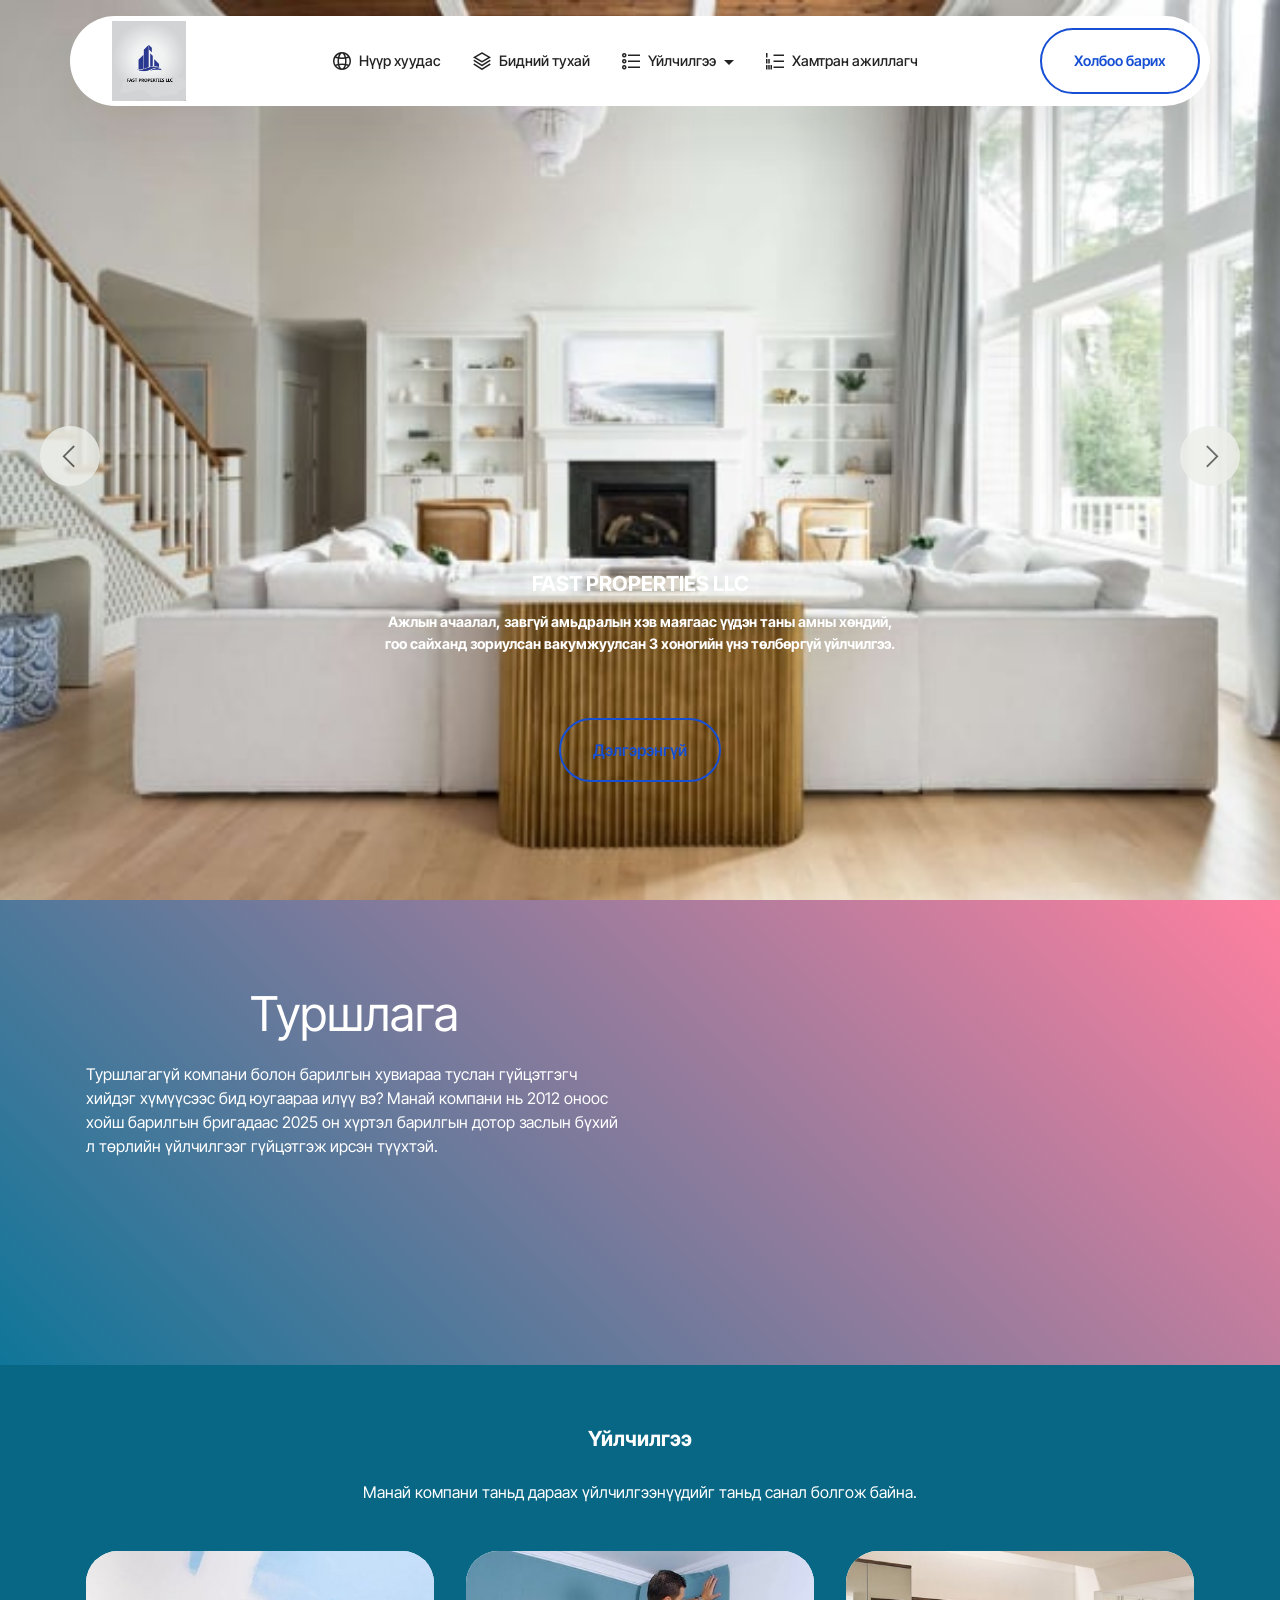
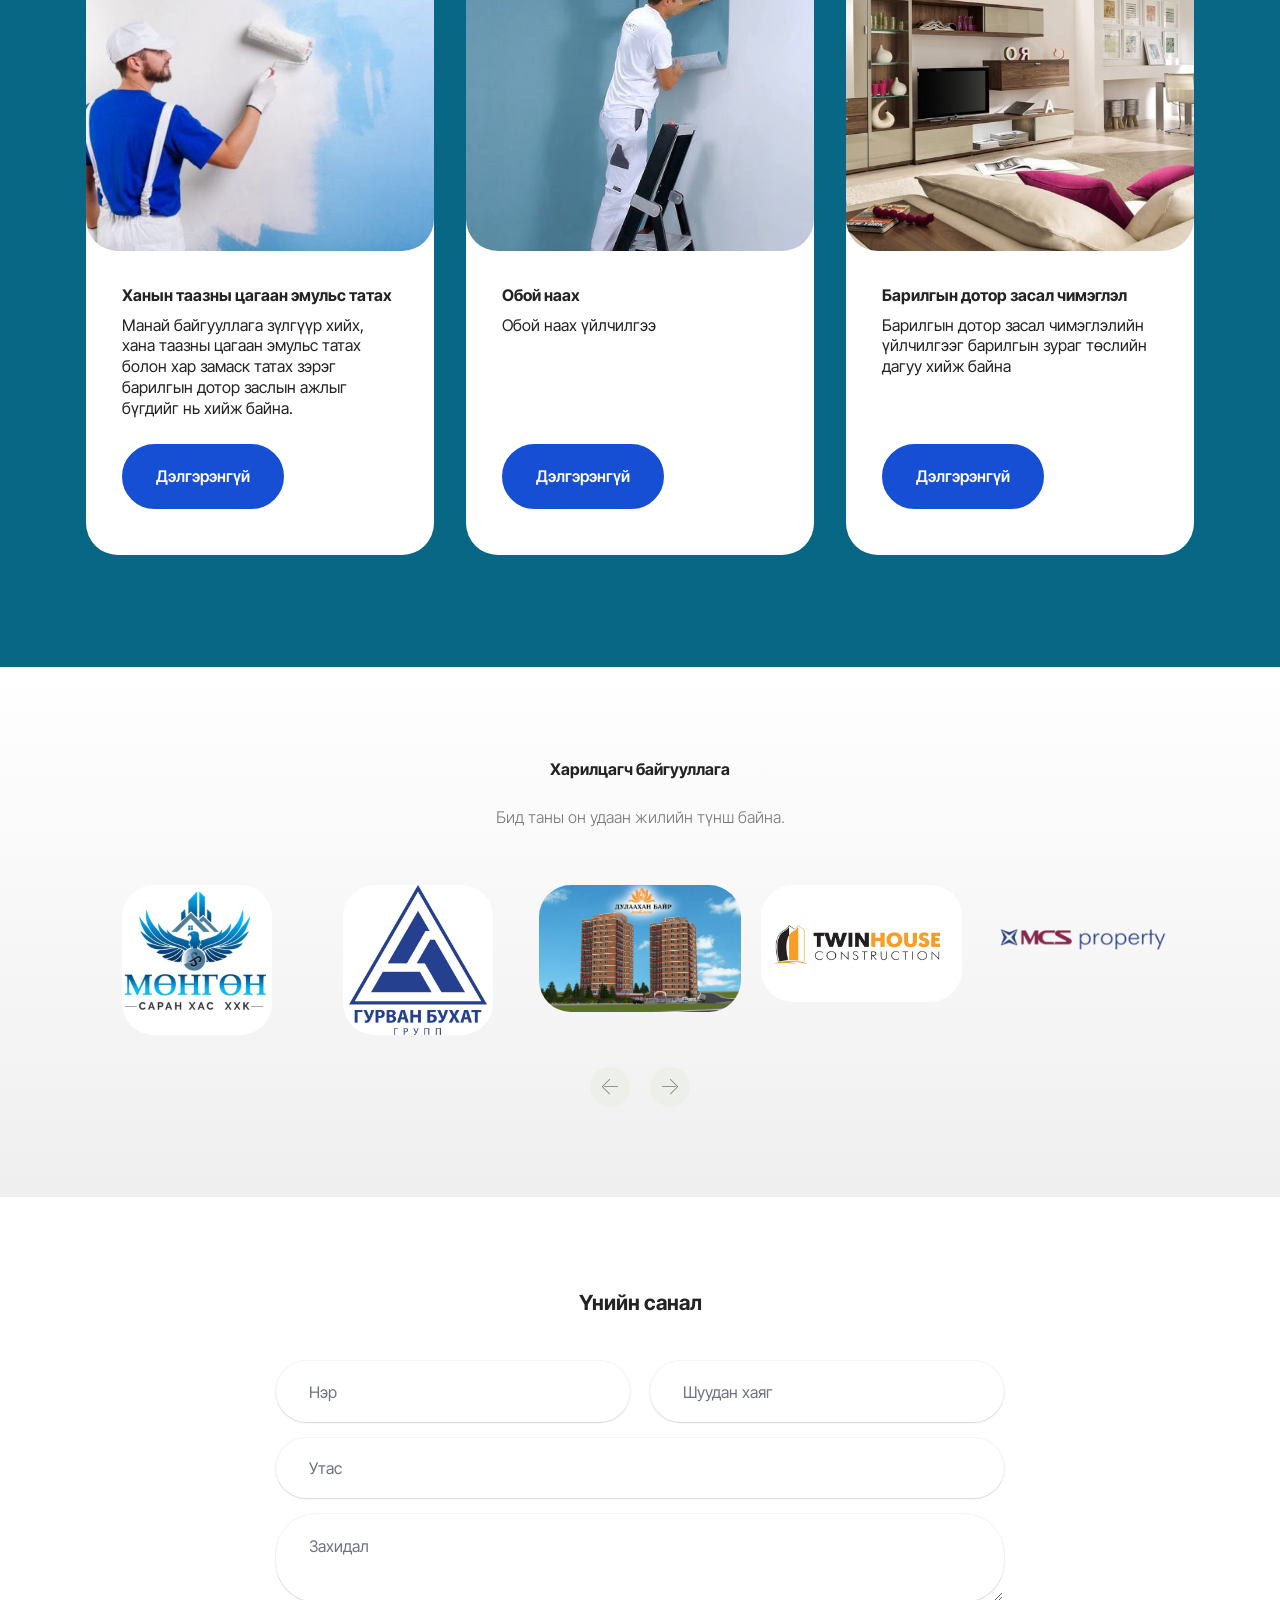
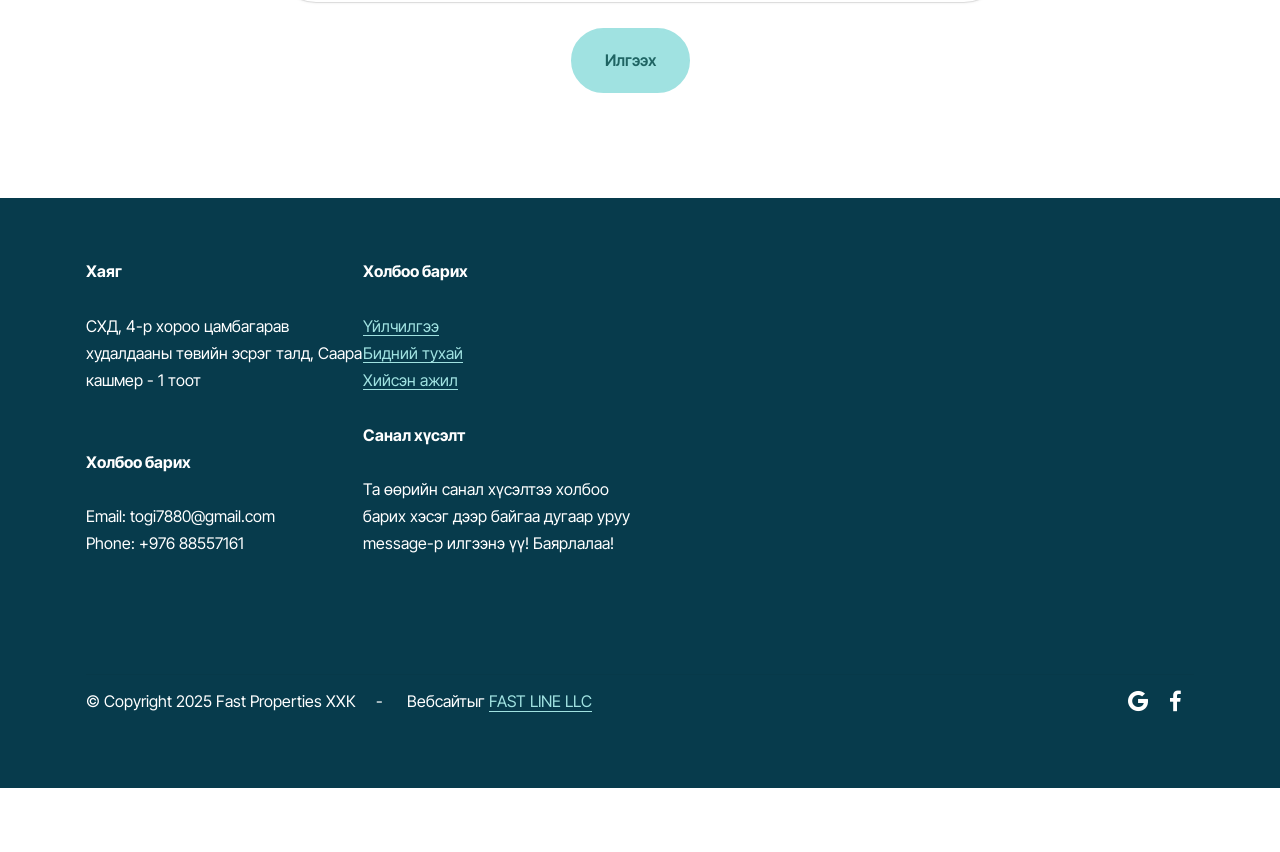
==== commit 0d0c67d2: "create github pages" ====
--- a/index.html
+++ b/index.html
@@ -8,13 +8,13 @@
   <meta name="twitter:card" content="summary_large_image"/>
   <meta name="twitter:image:src" content="assets/images/index-meta.jpg">
   <meta property="og:image" content="assets/images/index-meta.jpg">
-  <meta name="twitter:title" content="MEDICAL DOCTOR LLC - НҮҮР ХУУДАС">
+  <meta name="twitter:title" content="FAST PROPERTIES LLC - НҮҮР ХУУДАС">
   <meta name="viewport" content="width=device-width, initial-scale=1, minimum-scale=1">
   <link rel="shortcut icon" href="assets/images/my-2nd-company-logo-292x315.png" type="image/x-icon">
   <meta name="description" content="">
   
   
-  <title>MEDICAL DOCTOR LLC - НҮҮР ХУУДАС</title>
+  <title>FAST PROPERTIES LLC - НҮҮР ХУУДАС</title>
   <link rel="stylesheet" href="assets/web/assets/mobirise-icons2/mobirise2.css">
   <link rel="stylesheet" href="assets/web/assets/mobirise-icons/mobirise-icons.css">
   <link rel="stylesheet" href="assets/bootstrap/css/bootstrap.min.css">
@@ -60,11 +60,11 @@
 						<a class="nav-link link text-black text-primary display-4" href="index.html"><span class="mobi-mbri mobi-mbri-globe-2 mbr-iconfont mbr-iconfont-btn"></span>Нүүр хуудас</a>
 					</li>
 					<li class="nav-item">
-						<a class="nav-link link text-black text-primary display-4" href="page6.html" aria-expanded="false"><span class="mobi-mbri mobi-mbri-layers mbr-iconfont mbr-iconfont-btn"></span>Бидний тухай</a>
+						<a class="nav-link link text-black text-primary display-4" href="index.html#header7-3c" aria-expanded="false"><span class="mobi-mbri mobi-mbri-layers mbr-iconfont mbr-iconfont-btn"></span>Бидний тухай</a>
 					</li>
 					<li class="nav-item dropdown">
-						<a class="nav-link link text-black text-primary dropdown-toggle show display-4" href="index.html#features025-1p" data-toggle="dropdown-submenu" data-bs-toggle="dropdown" data-bs-auto-close="outside" aria-expanded="false"><span class="mobi-mbri mobi-mbri-bulleted-list mbr-iconfont mbr-iconfont-btn"></span>Үйлчилгээ</a><div class="dropdown-menu show" aria-labelledby="dropdown-576" data-bs-popper="none"><a class="text-black text-primary dropdown-item display-4" href="page5.html">Амны хөндийн эмчилгээ</a><a class="text-black text-primary dropdown-item display-4" href="page5.html">Нүүрний массаж</a><a class="text-black text-primary dropdown-item display-4" href="page5.html">Сормуусны хими</a><a class="text-black text-primary dropdown-item display-4" href="page5.html">Маникюр</a><a class="text-black text-primary show dropdown-item display-4" href="page5.html">Хөмсөгний хими</a></div>
-					</li><li class="nav-item"><a class="nav-link link text-black text-primary display-4" href="page3.html"><span class="mobi-mbri mobi-mbri-numbered-list mbr-iconfont mbr-iconfont-btn"></span>Мэдээ, мэдээлэл</a></li></ul>
+						<a class="nav-link link text-black text-primary dropdown-toggle display-4" href="index.html#features025-1p" data-toggle="dropdown-submenu" data-bs-toggle="dropdown" data-bs-auto-close="outside" aria-expanded="false"><span class="mobi-mbri mobi-mbri-bulleted-list mbr-iconfont mbr-iconfont-btn"></span>Үйлчилгээ</a><div class="dropdown-menu" aria-labelledby="dropdown-576"><a class="text-black text-primary dropdown-item display-4" href="page5.html">Хана тааз эмуль татах</a><a class="text-black text-primary dropdown-item display-4" href="page5.html">Хана тааз тэгшилгээ зүлгүүр</a><a class="text-black text-primary dropdown-item display-4" href="page5.html">Обой наах</a><a class="text-black text-primary dropdown-item display-4" href="page5.html">Бусад барилгын дотор засал</a></div>
+					</li><li class="nav-item"><a class="nav-link link text-black text-primary display-4" href="index.html#clients-3d"><span class="mobi-mbri mobi-mbri-numbered-list mbr-iconfont mbr-iconfont-btn"></span>Хамтран ажиллагч</a></li></ul>
 				
 				<div class="navbar-buttons mbr-section-btn"><a class="btn btn-primary-outline display-4" href="page4.html">Холбоо барих</a></div>
 			</div>
@@ -72,11 +72,11 @@
 	</nav>
 </section>
 
-<section data-bs-version="5.1" class="slider3 cid-tOzKWDdz7D" id="slider03-36">
-    
-    <div class="carousel slide carousel-fade" id="uOiqfrWWU0" data-ride="carousel" data-bs-ride="carousel" data-interval="3000" data-bs-interval="3000">
+<section data-bs-version="5.1" class="slider3 cid-tOzKWDdz7D mbr-fullscreen" id="slider03-36">
+    
+    <div class="carousel slide carousel-fade" id="uOkE1WhxhZ" data-interval="3000" data-bs-interval="3000">
         <ol class="carousel-indicators">
-            <li data-slide-to="0" data-bs-slide-to="0" class="active" data-target="#uOiqfrWWU0" data-bs-target="#uOiqfrWWU0"></li>
+            <li data-slide-to="0" data-bs-slide-to="0" class="active" data-target="#uOkE1WhxhZ" data-bs-target="#uOkE1WhxhZ"></li>
             
             
         </ol>
@@ -85,22 +85,22 @@
             
             <div class="carousel-item slider-image item active">
                 <div class="item-wrapper">
-                    <img class="d-block w-100" src="assets/images/mbr-1800x1200.jpg" alt="Mobirise Website Builder" data-slide-to="1" data-bs-slide-to="2">
+                    <img class="d-block w-100" src="assets/images/dburnsinteriors-637605d7c7874abb9b4ea3c4eb2ff11b-612x408.jpg" alt="Mobirise Website Builder" data-slide-to="1" data-bs-slide-to="2">
                     
                     <div class="carousel-caption">
                         <h5 class="mbr-section-subtitle mbr-fonts-style mb-3 display-2">
-                            <strong><br></strong><br><strong>Үйлчилгээ</strong></h5>
+                            <strong><br>FAST PROPERTIES LLC</strong></h5>
                         <p class="mbr-section-text mbr-fonts-style mb-4 display-4"><strong>Ажлын ачаалал, завгүй амьдралын хэв маягаас үүдэн таны амны хөндий, <br>гоо сайханд зориулсан вакумжуулсан 3 хоногийн үнэ төлбөргүй үйлчилгээ.</strong><br><br></p>
                         <div class="mbr-section-btn mb-5"><a class="btn btn-primary-outline display-7" href="page5.html">Дэлгэрэнгүй</a></div>     
                     </div>
                 </div>
             </div>
         </div>
-        <a class="carousel-control carousel-control-prev" role="button" data-slide="prev" data-bs-slide="prev" href="#uOiqfrWWU0">
+        <a class="carousel-control carousel-control-prev" role="button" data-slide="prev" data-bs-slide="prev" href="#uOkE1WhxhZ">
             <span class="mobi-mbri mobi-mbri-arrow-prev" aria-hidden="true"></span>
             <span class="sr-only visually-hidden">Previous</span>
         </a>
-        <a class="carousel-control carousel-control-next" role="button" data-slide="next" data-bs-slide="next" href="#uOiqfrWWU0">
+        <a class="carousel-control carousel-control-next" role="button" data-slide="next" data-bs-slide="next" href="#uOkE1WhxhZ">
             <span class="mobi-mbri mobi-mbri-arrow-next" aria-hidden="true"></span>
             <span class="sr-only visually-hidden">Next</span>
         </a>
@@ -139,7 +139,7 @@
 			<div class="col-12 content-head">
 				<div class="mbr-section-head mb-5">
 					<h4 class="mbr-section-title mbr-fonts-style align-center mb-0 display-2"><strong>Үйлчилгээ</strong></h4>
-					<h5 class="mbr-section-subtitle mbr-fonts-style align-center mb-0 mt-4 display-7">Ажлын ачаалал, завгүй амьдралын хэв маягаас үүдэн таны амны хөндий, гоо сайханд зориулсан вакумжуулсан 3 хоногийн үнэ төлбөргүй үйлчилгээ.</h5>
+					<h5 class="mbr-section-subtitle mbr-fonts-style align-center mb-0 mt-4 display-7">Манай компани таньд дараах үйлчилгээнүүдийг таньд санал болгож байна.</h5>
 					
 				</div>
 			</div>
@@ -148,7 +148,7 @@
 			<div class="item features-image col-12 col-md-6 col-lg-4">
 				<div class="item-wrapper">
 					<div class="item-img">
-						<img src="assets/images/istockphoto-1349328691-506x337.jpg" alt="Mobirise Website Builder">
+						<img src="assets/images/0308140003-02-apply-emulsion-paint-600x400-1-600x400.jpg" alt="Mobirise Website Builder">
 					</div>
 					<div class="item-content">
 						<h5 class="item-title mbr-fonts-style display-5"><strong>Ханын таазны цагаан эмульс татах</strong></h5>
@@ -162,7 +162,7 @@
 			<div class="item features-image col-12 col-md-6 col-lg-4">
 				<div class="item-wrapper">
 					<div class="item-img">
-						<img src="assets/images/18056871-photo-of-one-beautiful-blue-female-eye-ophthalmology-clinic-eyes-health-care-natural-makeup-506x368.jpg" alt="Mobirise Website Builder">
+						<img src="assets/images/hq720-686x386.jpg" alt="Mobirise Website Builder">
 					</div>
 					<div class="item-content">
 						<h5 class="item-title mbr-fonts-style display-5"><strong>Обой наах&nbsp;</strong></h5>
@@ -175,7 +175,7 @@
 			<div class="item features-image col-12 col-md-6 col-lg-4">
 				<div class="item-wrapper">
 					<div class="item-img">
-						<img src="assets/images/7ba41d99d7946d3100c8ee9330e085a91adce43b-352x260.jpg" alt="Mobirise Website Builder">
+						<img src="assets/images/modern-conceptual-living-room-design-ideas-696x461.jpg" alt="Mobirise Website Builder">
 					</div>
 					<div class="item-content">
 						<h5 class="item-title mbr-fonts-style display-5"><strong>Барилгын дотор засал чимэглэл&nbsp;</strong></h5>
@@ -277,7 +277,7 @@
         </div>
         <div class="row justify-content-center mt-4">
             <div class="col-lg-8 mx-auto mbr-form" data-form-type="formoid">
-                <form action="https://mobirise.eu/" method="POST" class="mbr-form form-with-styler" data-form-title="Form Name"><input type="hidden" name="email" data-form-email="true" value="QTM3tWqexkxgFI9H9OGqh3B3fWyIdi9WuEQTye4VW68ybPqcnm0LP6qhywFUqVr8t22Sx2xgToKXaeN8cWGR91RUJCGhBZEVTqGYVa58ho7ZsDxf98bKqV9lhvcrPzCW">
+                <form action="https://mobirise.eu/" method="POST" class="mbr-form form-with-styler" data-form-title="Form Name"><input type="hidden" name="email" data-form-email="true" value="KSzzxkb1fDxkqCbSCavhXZujr/sAkzOR24VWmsRtBzHbWQLkmO7Rh8uTLSxoBKNZ8bbGpUsqQ8WDfdQHdMTR3etg2td0ivtNZyiqW1QNhe25UPXMo9bz1a9bi+3GUUS9">
                     <div class="row">
                         <div hidden="hidden" data-form-alert="" class="alert alert-success col-12">Илгээсэн баярлалаа! Бид эргэн холбогдох болно.</div>
                         <div hidden="hidden" data-form-alert-danger="" class="alert alert-danger col-12">
@@ -363,7 +363,7 @@
             </div>
         </div>
     </div>
-</section><section class="display-7" style="padding: 0;align-items: center;justify-content: center;flex-wrap: wrap;    align-content: center;display: flex;position: relative;height: 4rem;"><a href="https://mobiri.se/980983" style="flex: 1 1;height: 4rem;position: absolute;width: 100%;z-index: 1;"><img alt="" style="height: 4rem;" src="[data-uri]"></a><p style="margin: 0;text-align: center;" class="display-7">&#8204;</p><a style="z-index:1" href="https://mobirise.com/builder/ai-website-creator.html">Free AI Website Creator</a></section><script src="assets/bootstrap/js/bootstrap.bundle.min.js"></script>  <script src="assets/smoothscroll/smooth-scroll.js"></script>  <script src="assets/ytplayer/index.js"></script>  <script src="assets/dropdown/js/navbar-dropdown.js"></script>  <script src="assets/mbr-clients-slider/mbr-clients-slider.js"></script>  <script src="assets/theme/js/script.js"></script>  <script src="assets/formoid/formoid.min.js"></script>  
+</section><section class="display-7" style="padding: 0;align-items: center;justify-content: center;flex-wrap: wrap;    align-content: center;display: flex;position: relative;height: 4rem;"><a href="https://mobiri.se/980983" style="flex: 1 1;height: 4rem;position: absolute;width: 100%;z-index: 1;"><img alt="" style="height: 4rem;" src="[data-uri]"></a><p style="margin: 0;text-align: center;" class="display-7">&#8204;</p><a style="z-index:1" href="https://mobirise.com/builder/ai-website-maker.html">Best AI Website Maker</a></section><script src="assets/bootstrap/js/bootstrap.bundle.min.js"></script>  <script src="assets/smoothscroll/smooth-scroll.js"></script>  <script src="assets/ytplayer/index.js"></script>  <script src="assets/dropdown/js/navbar-dropdown.js"></script>  <script src="assets/mbr-clients-slider/mbr-clients-slider.js"></script>  <script src="assets/theme/js/script.js"></script>  <script src="assets/formoid/formoid.min.js"></script>  
   
   
  <div id="scrollToTop" class="scrollToTop mbr-arrow-up"><a style="text-align: center;"><i class="mbr-arrow-up-icon mbr-arrow-up-icon-cm cm-icon cm-icon-smallarrow-up"></i></a></div>
--- a/assets/mobirise/css/mbr-additional.css
+++ b/assets/mobirise/css/mbr-additional.css
@@ -847,7 +847,7 @@
   height: 90px;
   padding: 0.5rem 0.6rem;
   flex-wrap: nowrap;
-  background: rgba(255, 255, 255, 0.9) !important;
+  background: #ffffff !important;
   left: 0;
   right: 0;
   -webkit-box-pack: justify;
@@ -889,7 +889,7 @@
   transition: .3s all !important;
   min-width: auto;
   background: #ffffff;
-  background: rgba(255, 255, 255, 0.9) !important;
+  background: #ffffff !important;
 }
 .cid-tObXOMjp6x .nav-item:focus,
 .cid-tObXOMjp6x .nav-link:focus {
@@ -1217,8 +1217,8 @@
     border-radius: 1.5rem;
     background: #ffffff;
     opacity: 1;
-    border-color: rgba(255, 255, 255, 0.9) !important;
-    background: rgba(255, 255, 255, 0.9) !important;
+    border-color: #ffffff !important;
+    background: #ffffff !important;
     backdrop-filter: blur(8px);
   }
   .cid-tObXOMjp6x .navbar-nav .nav-item .nav-link::after {
@@ -1284,20 +1284,20 @@
 }
 .cid-tOzKWDdz7D {
   background-color: #ffffff;
-  padding-top: 7rem;
-  padding-bottom: 0rem;
+  padding-top: 0;
+  padding-bottom: 0;
 }
 .cid-tOzKWDdz7D .carousel {
-  height: 800px;
-}
-.cid-tOzKWDdz7D .carousel img {
   width: 100%;
-  height: 100%;
+}
+.cid-tOzKWDdz7D .carousel-inner {
+  display: flex;
+  align-content: center;
+  align-items: center;
+}
+.cid-tOzKWDdz7D .carousel-item img {
+  height: 100vh;
   object-fit: cover;
-}
-.cid-tOzKWDdz7D .carousel-item,
-.cid-tOzKWDdz7D .carousel-inner {
-  height: 100%;
 }
 .cid-tOzKWDdz7D img,
 .cid-tOzKWDdz7D .item-wrapper {
@@ -1402,10 +1402,10 @@
 }
 .cid-tOzKWDdz7D .mbr-section-text,
 .cid-tOzKWDdz7D .mbr-section-btn {
-  color: #232323;
+  color: #ffffff;
 }
 .cid-tOzKWDdz7D H5 {
-  color: #232323;
+  color: #ffffff;
 }
 .cid-uOi6CilBWI {
   padding-top: 90px;
@@ -1939,7 +1939,7 @@
   height: 90px;
   padding: 0.5rem 0.6rem;
   flex-wrap: nowrap;
-  background: rgba(255, 255, 255, 0.9) !important;
+  background: #ffffff !important;
   left: 0;
   right: 0;
   -webkit-box-pack: justify;
@@ -1981,7 +1981,7 @@
   transition: .3s all !important;
   min-width: auto;
   background: #ffffff;
-  background: rgba(255, 255, 255, 0.9) !important;
+  background: #ffffff !important;
 }
 .cid-tObXOMjp6x .nav-item:focus,
 .cid-tObXOMjp6x .nav-link:focus {
@@ -2309,8 +2309,8 @@
     border-radius: 1.5rem;
     background: #ffffff;
     opacity: 1;
-    border-color: rgba(255, 255, 255, 0.9) !important;
-    background: rgba(255, 255, 255, 0.9) !important;
+    border-color: #ffffff !important;
+    background: #ffffff !important;
     backdrop-filter: blur(8px);
   }
   .cid-tObXOMjp6x .navbar-nav .nav-item .nav-link::after {
@@ -2663,7 +2663,7 @@
   height: 90px;
   padding: 0.5rem 0.6rem;
   flex-wrap: nowrap;
-  background: rgba(255, 255, 255, 0.9) !important;
+  background: #ffffff !important;
   left: 0;
   right: 0;
   -webkit-box-pack: justify;
@@ -2705,7 +2705,7 @@
   transition: .3s all !important;
   min-width: auto;
   background: #ffffff;
-  background: rgba(255, 255, 255, 0.9) !important;
+  background: #ffffff !important;
 }
 .cid-tObXOMjp6x .nav-item:focus,
 .cid-tObXOMjp6x .nav-link:focus {
@@ -3033,8 +3033,8 @@
     border-radius: 1.5rem;
     background: #ffffff;
     opacity: 1;
-    border-color: rgba(255, 255, 255, 0.9) !important;
-    background: rgba(255, 255, 255, 0.9) !important;
+    border-color: #ffffff !important;
+    background: #ffffff !important;
     backdrop-filter: blur(8px);
   }
   .cid-tObXOMjp6x .navbar-nav .nav-item .nav-link::after {
@@ -3375,7 +3375,7 @@
   height: 90px;
   padding: 0.5rem 0.6rem;
   flex-wrap: nowrap;
-  background: rgba(255, 255, 255, 0.9) !important;
+  background: #ffffff !important;
   left: 0;
   right: 0;
   -webkit-box-pack: justify;
@@ -3417,7 +3417,7 @@
   transition: .3s all !important;
   min-width: auto;
   background: #ffffff;
-  background: rgba(255, 255, 255, 0.9) !important;
+  background: #ffffff !important;
 }
 .cid-tObXOMjp6x .nav-item:focus,
 .cid-tObXOMjp6x .nav-link:focus {
@@ -3745,8 +3745,8 @@
     border-radius: 1.5rem;
     background: #ffffff;
     opacity: 1;
-    border-color: rgba(255, 255, 255, 0.9) !important;
-    background: rgba(255, 255, 255, 0.9) !important;
+    border-color: #ffffff !important;
+    background: #ffffff !important;
     backdrop-filter: blur(8px);
   }
   .cid-tObXOMjp6x .navbar-nav .nav-item .nav-link::after {
@@ -4037,7 +4037,7 @@
   height: 90px;
   padding: 0.5rem 0.6rem;
   flex-wrap: nowrap;
-  background: rgba(255, 255, 255, 0.9) !important;
+  background: #ffffff !important;
   left: 0;
   right: 0;
   -webkit-box-pack: justify;
@@ -4079,7 +4079,7 @@
   transition: .3s all !important;
   min-width: auto;
   background: #ffffff;
-  background: rgba(255, 255, 255, 0.9) !important;
+  background: #ffffff !important;
 }
 .cid-tObXOMjp6x .nav-item:focus,
 .cid-tObXOMjp6x .nav-link:focus {
@@ -4407,8 +4407,8 @@
     border-radius: 1.5rem;
     background: #ffffff;
     opacity: 1;
-    border-color: rgba(255, 255, 255, 0.9) !important;
-    background: rgba(255, 255, 255, 0.9) !important;
+    border-color: #ffffff !important;
+    background: #ffffff !important;
     backdrop-filter: blur(8px);
   }
   .cid-tObXOMjp6x .navbar-nav .nav-item .nav-link::after {
@@ -4846,7 +4846,7 @@
   height: 90px;
   padding: 0.5rem 0.6rem;
   flex-wrap: nowrap;
-  background: rgba(255, 255, 255, 0.9) !important;
+  background: #ffffff !important;
   left: 0;
   right: 0;
   -webkit-box-pack: justify;
@@ -4888,7 +4888,7 @@
   transition: .3s all !important;
   min-width: auto;
   background: #ffffff;
-  background: rgba(255, 255, 255, 0.9) !important;
+  background: #ffffff !important;
 }
 .cid-tObXOMjp6x .nav-item:focus,
 .cid-tObXOMjp6x .nav-link:focus {
@@ -5216,8 +5216,8 @@
     border-radius: 1.5rem;
     background: #ffffff;
     opacity: 1;
-    border-color: rgba(255, 255, 255, 0.9) !important;
-    background: rgba(255, 255, 255, 0.9) !important;
+    border-color: #ffffff !important;
+    background: #ffffff !important;
     backdrop-filter: blur(8px);
   }
   .cid-tObXOMjp6x .navbar-nav .nav-item .nav-link::after {
--- a/assets/mobirise/css/mbr-additional.css
+++ b/assets/mobirise/css/mbr-additional.css
@@ -847,7 +847,7 @@
   height: 90px;
   padding: 0.5rem 0.6rem;
   flex-wrap: nowrap;
-  background: rgba(255, 255, 255, 0.9) !important;
+  background: #ffffff !important;
   left: 0;
   right: 0;
   -webkit-box-pack: justify;
@@ -889,7 +889,7 @@
   transition: .3s all !important;
   min-width: auto;
   background: #ffffff;
-  background: rgba(255, 255, 255, 0.9) !important;
+  background: #ffffff !important;
 }
 .cid-tObXOMjp6x .nav-item:focus,
 .cid-tObXOMjp6x .nav-link:focus {
@@ -1217,8 +1217,8 @@
     border-radius: 1.5rem;
     background: #ffffff;
     opacity: 1;
-    border-color: rgba(255, 255, 255, 0.9) !important;
-    background: rgba(255, 255, 255, 0.9) !important;
+    border-color: #ffffff !important;
+    background: #ffffff !important;
     backdrop-filter: blur(8px);
   }
   .cid-tObXOMjp6x .navbar-nav .nav-item .nav-link::after {
@@ -1284,20 +1284,20 @@
 }
 .cid-tOzKWDdz7D {
   background-color: #ffffff;
-  padding-top: 7rem;
-  padding-bottom: 0rem;
+  padding-top: 0;
+  padding-bottom: 0;
 }
 .cid-tOzKWDdz7D .carousel {
-  height: 800px;
-}
-.cid-tOzKWDdz7D .carousel img {
   width: 100%;
-  height: 100%;
+}
+.cid-tOzKWDdz7D .carousel-inner {
+  display: flex;
+  align-content: center;
+  align-items: center;
+}
+.cid-tOzKWDdz7D .carousel-item img {
+  height: 100vh;
   object-fit: cover;
-}
-.cid-tOzKWDdz7D .carousel-item,
-.cid-tOzKWDdz7D .carousel-inner {
-  height: 100%;
 }
 .cid-tOzKWDdz7D img,
 .cid-tOzKWDdz7D .item-wrapper {
@@ -1402,10 +1402,10 @@
 }
 .cid-tOzKWDdz7D .mbr-section-text,
 .cid-tOzKWDdz7D .mbr-section-btn {
-  color: #232323;
+  color: #ffffff;
 }
 .cid-tOzKWDdz7D H5 {
-  color: #232323;
+  color: #ffffff;
 }
 .cid-uOi6CilBWI {
   padding-top: 90px;
@@ -1939,7 +1939,7 @@
   height: 90px;
   padding: 0.5rem 0.6rem;
   flex-wrap: nowrap;
-  background: rgba(255, 255, 255, 0.9) !important;
+  background: #ffffff !important;
   left: 0;
   right: 0;
   -webkit-box-pack: justify;
@@ -1981,7 +1981,7 @@
   transition: .3s all !important;
   min-width: auto;
   background: #ffffff;
-  background: rgba(255, 255, 255, 0.9) !important;
+  background: #ffffff !important;
 }
 .cid-tObXOMjp6x .nav-item:focus,
 .cid-tObXOMjp6x .nav-link:focus {
@@ -2309,8 +2309,8 @@
     border-radius: 1.5rem;
     background: #ffffff;
     opacity: 1;
-    border-color: rgba(255, 255, 255, 0.9) !important;
-    background: rgba(255, 255, 255, 0.9) !important;
+    border-color: #ffffff !important;
+    background: #ffffff !important;
     backdrop-filter: blur(8px);
   }
   .cid-tObXOMjp6x .navbar-nav .nav-item .nav-link::after {
@@ -2663,7 +2663,7 @@
   height: 90px;
   padding: 0.5rem 0.6rem;
   flex-wrap: nowrap;
-  background: rgba(255, 255, 255, 0.9) !important;
+  background: #ffffff !important;
   left: 0;
   right: 0;
   -webkit-box-pack: justify;
@@ -2705,7 +2705,7 @@
   transition: .3s all !important;
   min-width: auto;
   background: #ffffff;
-  background: rgba(255, 255, 255, 0.9) !important;
+  background: #ffffff !important;
 }
 .cid-tObXOMjp6x .nav-item:focus,
 .cid-tObXOMjp6x .nav-link:focus {
@@ -3033,8 +3033,8 @@
     border-radius: 1.5rem;
     background: #ffffff;
     opacity: 1;
-    border-color: rgba(255, 255, 255, 0.9) !important;
-    background: rgba(255, 255, 255, 0.9) !important;
+    border-color: #ffffff !important;
+    background: #ffffff !important;
     backdrop-filter: blur(8px);
   }
   .cid-tObXOMjp6x .navbar-nav .nav-item .nav-link::after {
@@ -3375,7 +3375,7 @@
   height: 90px;
   padding: 0.5rem 0.6rem;
   flex-wrap: nowrap;
-  background: rgba(255, 255, 255, 0.9) !important;
+  background: #ffffff !important;
   left: 0;
   right: 0;
   -webkit-box-pack: justify;
@@ -3417,7 +3417,7 @@
   transition: .3s all !important;
   min-width: auto;
   background: #ffffff;
-  background: rgba(255, 255, 255, 0.9) !important;
+  background: #ffffff !important;
 }
 .cid-tObXOMjp6x .nav-item:focus,
 .cid-tObXOMjp6x .nav-link:focus {
@@ -3745,8 +3745,8 @@
     border-radius: 1.5rem;
     background: #ffffff;
     opacity: 1;
-    border-color: rgba(255, 255, 255, 0.9) !important;
-    background: rgba(255, 255, 255, 0.9) !important;
+    border-color: #ffffff !important;
+    background: #ffffff !important;
     backdrop-filter: blur(8px);
   }
   .cid-tObXOMjp6x .navbar-nav .nav-item .nav-link::after {
@@ -4037,7 +4037,7 @@
   height: 90px;
   padding: 0.5rem 0.6rem;
   flex-wrap: nowrap;
-  background: rgba(255, 255, 255, 0.9) !important;
+  background: #ffffff !important;
   left: 0;
   right: 0;
   -webkit-box-pack: justify;
@@ -4079,7 +4079,7 @@
   transition: .3s all !important;
   min-width: auto;
   background: #ffffff;
-  background: rgba(255, 255, 255, 0.9) !important;
+  background: #ffffff !important;
 }
 .cid-tObXOMjp6x .nav-item:focus,
 .cid-tObXOMjp6x .nav-link:focus {
@@ -4407,8 +4407,8 @@
     border-radius: 1.5rem;
     background: #ffffff;
     opacity: 1;
-    border-color: rgba(255, 255, 255, 0.9) !important;
-    background: rgba(255, 255, 255, 0.9) !important;
+    border-color: #ffffff !important;
+    background: #ffffff !important;
     backdrop-filter: blur(8px);
   }
   .cid-tObXOMjp6x .navbar-nav .nav-item .nav-link::after {
@@ -4846,7 +4846,7 @@
   height: 90px;
   padding: 0.5rem 0.6rem;
   flex-wrap: nowrap;
-  background: rgba(255, 255, 255, 0.9) !important;
+  background: #ffffff !important;
   left: 0;
   right: 0;
   -webkit-box-pack: justify;
@@ -4888,7 +4888,7 @@
   transition: .3s all !important;
   min-width: auto;
   background: #ffffff;
-  background: rgba(255, 255, 255, 0.9) !important;
+  background: #ffffff !important;
 }
 .cid-tObXOMjp6x .nav-item:focus,
 .cid-tObXOMjp6x .nav-link:focus {
@@ -5216,8 +5216,8 @@
     border-radius: 1.5rem;
     background: #ffffff;
     opacity: 1;
-    border-color: rgba(255, 255, 255, 0.9) !important;
-    background: rgba(255, 255, 255, 0.9) !important;
+    border-color: #ffffff !important;
+    background: #ffffff !important;
     backdrop-filter: blur(8px);
   }
   .cid-tObXOMjp6x .navbar-nav .nav-item .nav-link::after {
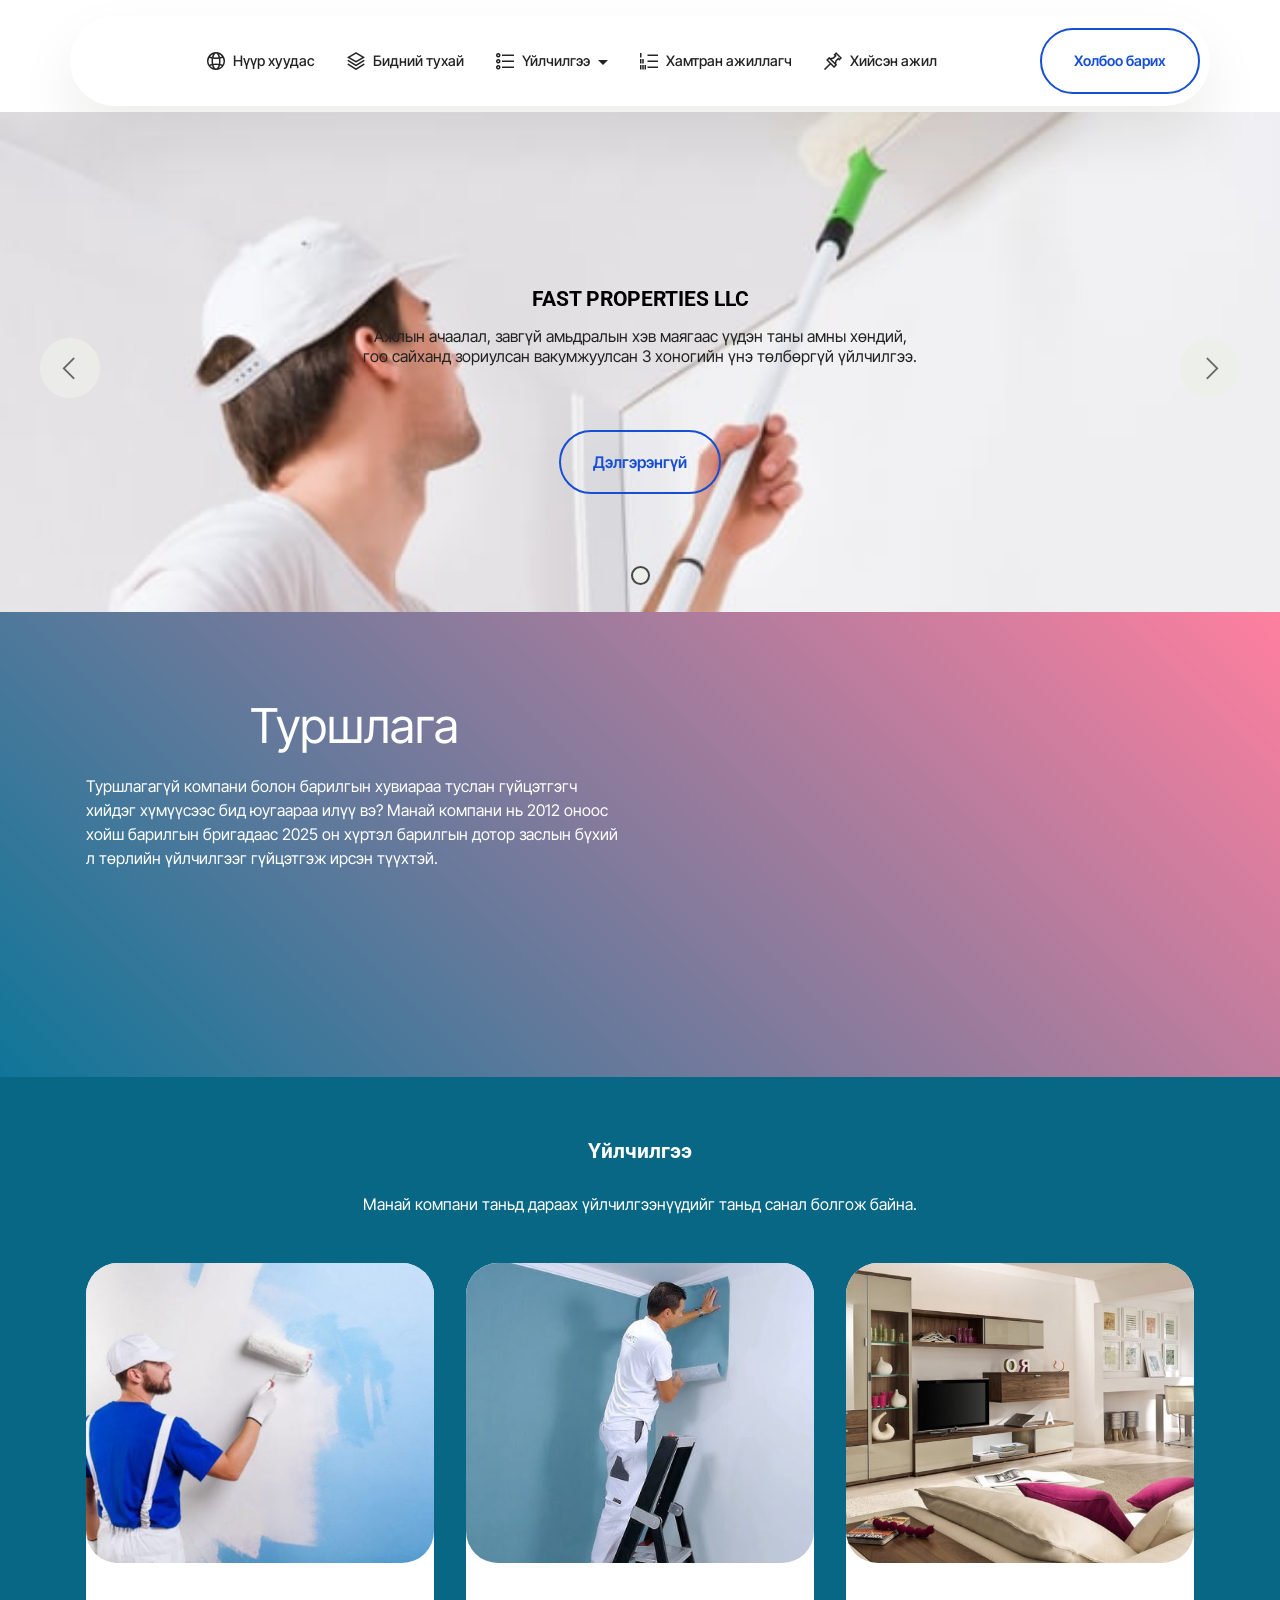
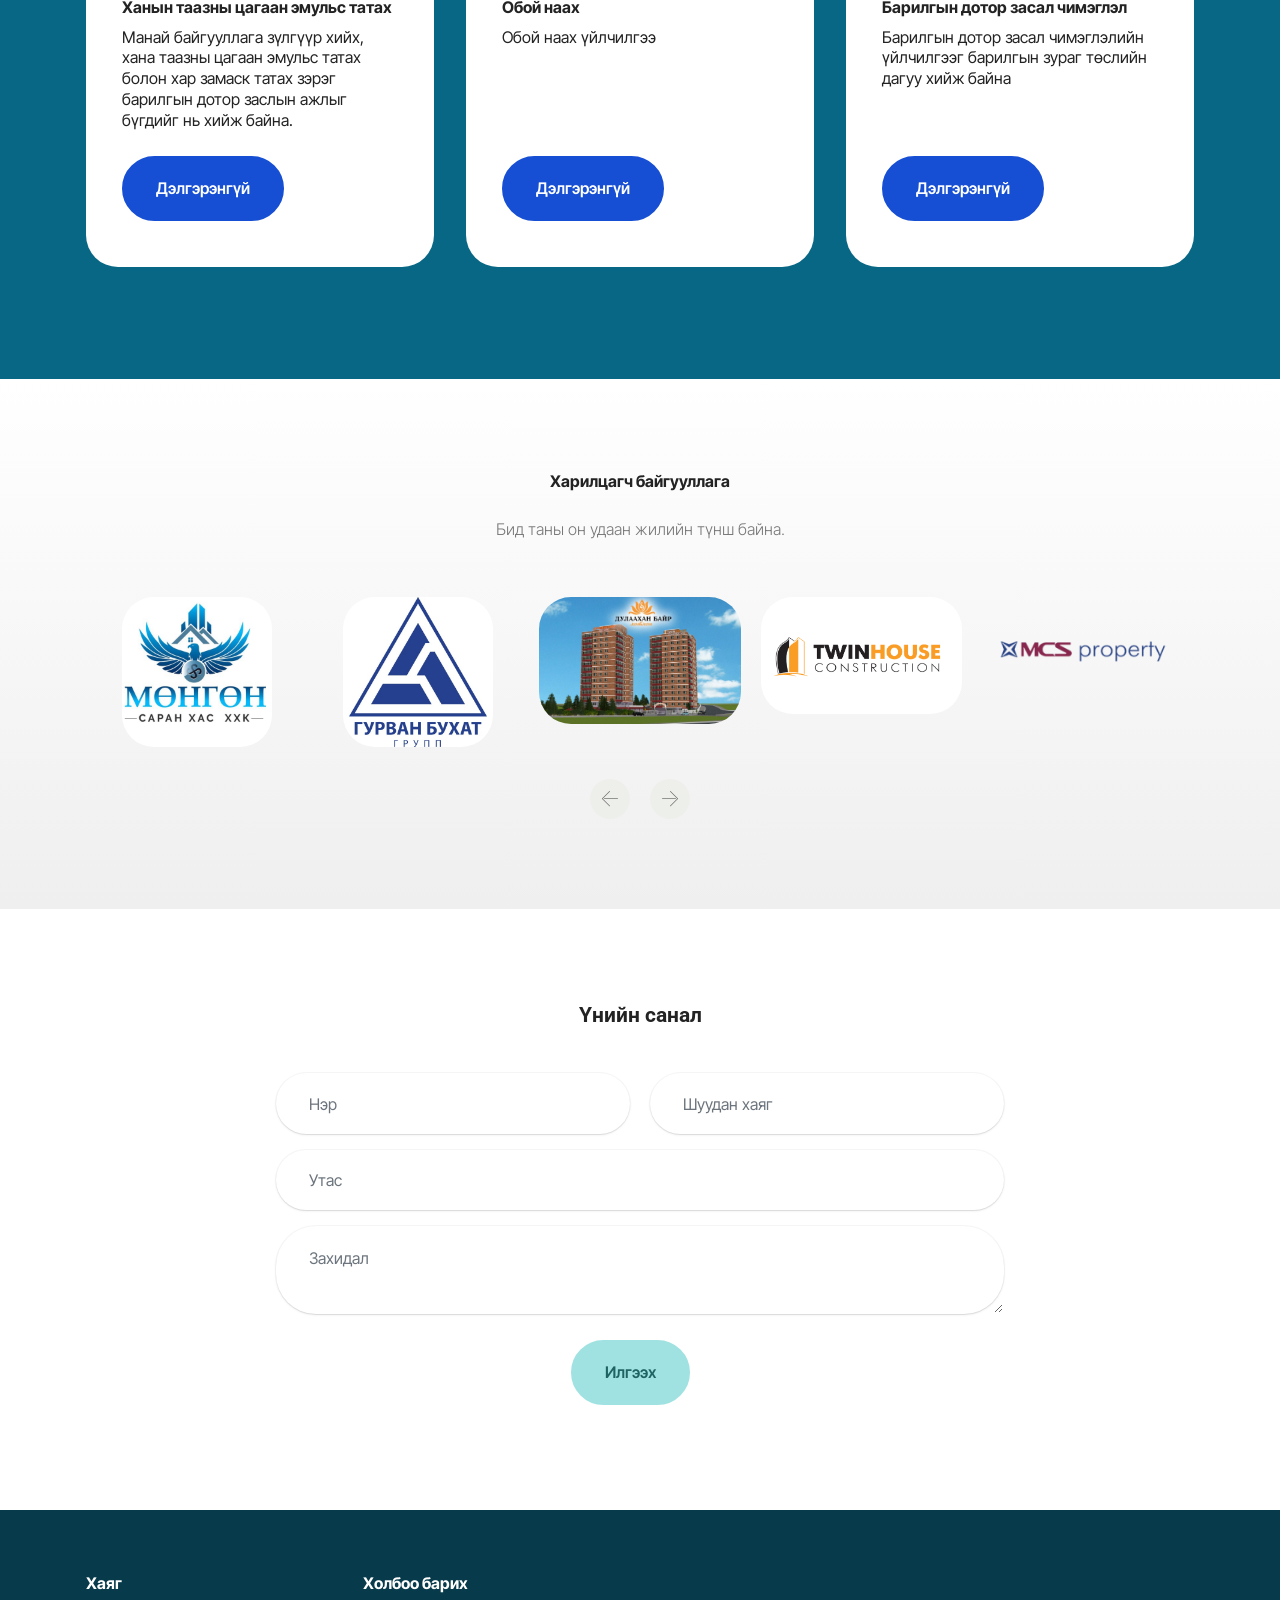
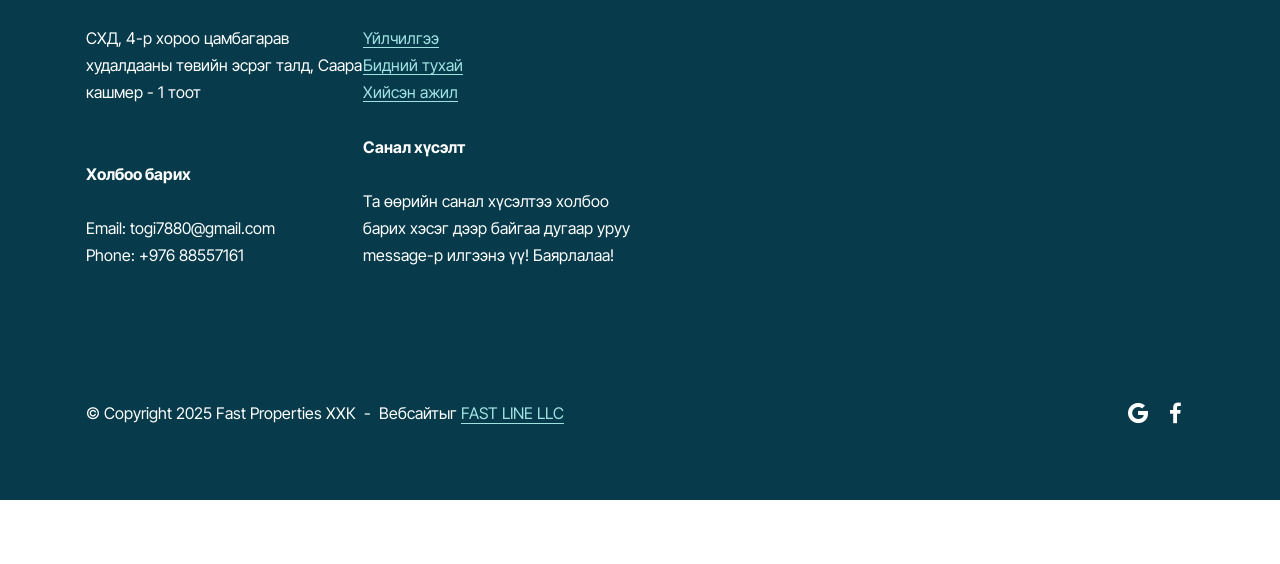
==== commit a2fdbb0f: "create github pages" ====
--- a/index.html
+++ b/index.html
@@ -6,15 +6,16 @@
   <meta http-equiv="X-UA-Compatible" content="IE=edge">
   <meta name="generator" content="Mobirise v5.9.4, mobirise.com">
   <meta name="twitter:card" content="summary_large_image"/>
-  <meta name="twitter:image:src" content="assets/images/index-meta.jpg">
-  <meta property="og:image" content="assets/images/index-meta.jpg">
-  <meta name="twitter:title" content="FAST PROPERTIES LLC - НҮҮР ХУУДАС">
+  <meta name="twitter:image:src" content="assets/images/index-meta.png">
+  <meta property="og:image" content="assets/images/index-meta.png">
+  <meta name="twitter:title" content="FAST PROPERTIES LLC - Барилгын дотор засал">
   <meta name="viewport" content="width=device-width, initial-scale=1, minimum-scale=1">
   <link rel="shortcut icon" href="assets/images/my-2nd-company-logo-292x315.png" type="image/x-icon">
-  <meta name="description" content="">
-  
-  
-  <title>FAST PROPERTIES LLC - НҮҮР ХУУДАС</title>
+  <meta name="description" content="Барилгын дотор заслын үйлчилгээ - 
+Эмульс татна - Хар цагаан замаск татна - Ханын таазны тэгшилгээ - Обой наах Barilgiiin dotor zasal Barilgiin dotor zasal hiine Утас : 88557161">
+  
+  
+  <title>FAST PROPERTIES LLC - Барилгын дотор засал</title>
   <link rel="stylesheet" href="assets/web/assets/mobirise-icons2/mobirise2.css">
   <link rel="stylesheet" href="assets/web/assets/mobirise-icons/mobirise-icons.css">
   <link rel="stylesheet" href="assets/bootstrap/css/bootstrap.min.css">
@@ -26,6 +27,8 @@
   <link rel="stylesheet" href="assets/theme/css/style.css">
   <link rel="preload" href="https://fonts.googleapis.com/css?family=Inter+Tight:100,200,300,400,500,600,700,800,900,100i,200i,300i,400i,500i,600i,700i,800i,900i&display=swap" as="style" onload="this.onload=null;this.rel='stylesheet'">
   <noscript><link rel="stylesheet" href="https://fonts.googleapis.com/css?family=Inter+Tight:100,200,300,400,500,600,700,800,900,100i,200i,300i,400i,500i,600i,700i,800i,900i&display=swap"></noscript>
+  <link rel="preload" href="https://fonts.googleapis.com/css?family=Roboto:100,200,300,400,500,600,700,800,900,100i,200i,300i,400i,500i,600i,700i,800i,900i&display=swap" as="style" onload="this.onload=null;this.rel='stylesheet'">
+  <noscript><link rel="stylesheet" href="https://fonts.googleapis.com/css?family=Roboto:100,200,300,400,500,600,700,800,900,100i,200i,300i,400i,500i,600i,700i,800i,900i&display=swap"></noscript>
   <link rel="preload" as="style" href="assets/mobirise/css/mbr-additional.css"><link rel="stylesheet" href="assets/mobirise/css/mbr-additional.css" type="text/css">
 
   
@@ -40,11 +43,7 @@
 	<nav class="navbar navbar-dropdown navbar-fixed-top navbar-expand-lg">
 		<div class="container">
 			<div class="navbar-brand">
-				<span class="navbar-logo">
-					
-						<a href="http://medicaldoctor.mn" target="_blank"><img src="assets/images/my-2nd-company-logo-292x315.png" alt="logo" style="height: 5rem;"></a>
-					
-				</span>
+				
 				
 			</div>
 			<button class="navbar-toggler" type="button" data-toggle="collapse" data-bs-toggle="collapse" data-target="#navbarSupportedContent" data-bs-target="#navbarSupportedContent" aria-controls="navbarNavAltMarkup" aria-expanded="false" aria-label="Toggle navigation">
@@ -56,7 +55,7 @@
 				</div>
 			</button>
 			<div class="collapse navbar-collapse" id="navbarSupportedContent">
-				<ul class="navbar-nav nav-dropdown" data-app-modern-menu="true"><li class="nav-item">
+				<ul class="navbar-nav nav-dropdown navbar-nav-top-padding" data-app-modern-menu="true"><li class="nav-item">
 						<a class="nav-link link text-black text-primary display-4" href="index.html"><span class="mobi-mbri mobi-mbri-globe-2 mbr-iconfont mbr-iconfont-btn"></span>Нүүр хуудас</a>
 					</li>
 					<li class="nav-item">
@@ -64,7 +63,7 @@
 					</li>
 					<li class="nav-item dropdown">
 						<a class="nav-link link text-black text-primary dropdown-toggle display-4" href="index.html#features025-1p" data-toggle="dropdown-submenu" data-bs-toggle="dropdown" data-bs-auto-close="outside" aria-expanded="false"><span class="mobi-mbri mobi-mbri-bulleted-list mbr-iconfont mbr-iconfont-btn"></span>Үйлчилгээ</a><div class="dropdown-menu" aria-labelledby="dropdown-576"><a class="text-black text-primary dropdown-item display-4" href="page5.html">Хана тааз эмуль татах</a><a class="text-black text-primary dropdown-item display-4" href="page5.html">Хана тааз тэгшилгээ зүлгүүр</a><a class="text-black text-primary dropdown-item display-4" href="page5.html">Обой наах</a><a class="text-black text-primary dropdown-item display-4" href="page5.html">Бусад барилгын дотор засал</a></div>
-					</li><li class="nav-item"><a class="nav-link link text-black text-primary display-4" href="index.html#clients-3d"><span class="mobi-mbri mobi-mbri-numbered-list mbr-iconfont mbr-iconfont-btn"></span>Хамтран ажиллагч</a></li></ul>
+					</li><li class="nav-item"><a class="nav-link link text-black text-primary display-4" href="index.html#clients-3d"><span class="mobi-mbri mobi-mbri-numbered-list mbr-iconfont mbr-iconfont-btn"></span>Хамтран ажиллагч</a></li><li class="nav-item"><a class="nav-link link text-black text-primary display-4" href="index.html#clients-3d"><span class="mobi-mbri mobi-mbri-pin mbr-iconfont mbr-iconfont-btn"></span>Хийсэн ажил</a></li></ul>
 				
 				<div class="navbar-buttons mbr-section-btn"><a class="btn btn-primary-outline display-4" href="page4.html">Холбоо барих</a></div>
 			</div>
@@ -72,11 +71,11 @@
 	</nav>
 </section>
 
-<section data-bs-version="5.1" class="slider3 cid-tOzKWDdz7D mbr-fullscreen" id="slider03-36">
-    
-    <div class="carousel slide carousel-fade" id="uOkE1WhxhZ" data-interval="3000" data-bs-interval="3000">
+<section data-bs-version="5.1" class="slider3 cid-tOzKWDdz7D" id="slider03-36">
+    
+    <div class="carousel slide carousel-fade" id="uOl0gPD5er" data-interval="3000" data-bs-interval="3000">
         <ol class="carousel-indicators">
-            <li data-slide-to="0" data-bs-slide-to="0" class="active" data-target="#uOkE1WhxhZ" data-bs-target="#uOkE1WhxhZ"></li>
+            <li data-slide-to="0" data-bs-slide-to="0" class="active" data-target="#uOl0gPD5er" data-bs-target="#uOl0gPD5er"></li>
             
             
         </ol>
@@ -85,22 +84,21 @@
             
             <div class="carousel-item slider-image item active">
                 <div class="item-wrapper">
-                    <img class="d-block w-100" src="assets/images/dburnsinteriors-637605d7c7874abb9b4ea3c4eb2ff11b-612x408.jpg" alt="Mobirise Website Builder" data-slide-to="1" data-bs-slide-to="2">
+                    <img class="d-block w-100" src="assets/images/subcat-image-1100x675-802-612x376.jpg" alt="Барилгын дотор засал хийнэ" data-slide-to="1" data-bs-slide-to="2">
                     
                     <div class="carousel-caption">
-                        <h5 class="mbr-section-subtitle mbr-fonts-style mb-3 display-2">
-                            <strong><br>FAST PROPERTIES LLC</strong></h5>
-                        <p class="mbr-section-text mbr-fonts-style mb-4 display-4"><strong>Ажлын ачаалал, завгүй амьдралын хэв маягаас үүдэн таны амны хөндий, <br>гоо сайханд зориулсан вакумжуулсан 3 хоногийн үнэ төлбөргүй үйлчилгээ.</strong><br><br></p>
+                        <h5 class="mbr-section-subtitle mbr-fonts-style mb-3 display-2"><strong>FAST PROPERTIES LLC</strong></h5>
+                        <p class="mbr-section-text mbr-fonts-style mb-4 display-7">Ажлын ачаалал, завгүй амьдралын хэв маягаас үүдэн таны амны хөндий, <br>гоо сайханд зориулсан вакумжуулсан 3 хоногийн үнэ төлбөргүй үйлчилгээ.<br><br></p>
                         <div class="mbr-section-btn mb-5"><a class="btn btn-primary-outline display-7" href="page5.html">Дэлгэрэнгүй</a></div>     
                     </div>
                 </div>
             </div>
         </div>
-        <a class="carousel-control carousel-control-prev" role="button" data-slide="prev" data-bs-slide="prev" href="#uOkE1WhxhZ">
+        <a class="carousel-control carousel-control-prev" role="button" data-slide="prev" data-bs-slide="prev" href="#uOl0gPD5er">
             <span class="mobi-mbri mobi-mbri-arrow-prev" aria-hidden="true"></span>
             <span class="sr-only visually-hidden">Previous</span>
         </a>
-        <a class="carousel-control carousel-control-next" role="button" data-slide="next" data-bs-slide="next" href="#uOkE1WhxhZ">
+        <a class="carousel-control carousel-control-next" role="button" data-slide="next" data-bs-slide="next" href="#uOl0gPD5er">
             <span class="mobi-mbri mobi-mbri-arrow-next" aria-hidden="true"></span>
             <span class="sr-only visually-hidden">Next</span>
         </a>
@@ -277,7 +275,7 @@
         </div>
         <div class="row justify-content-center mt-4">
             <div class="col-lg-8 mx-auto mbr-form" data-form-type="formoid">
-                <form action="https://mobirise.eu/" method="POST" class="mbr-form form-with-styler" data-form-title="Form Name"><input type="hidden" name="email" data-form-email="true" value="KSzzxkb1fDxkqCbSCavhXZujr/sAkzOR24VWmsRtBzHbWQLkmO7Rh8uTLSxoBKNZ8bbGpUsqQ8WDfdQHdMTR3etg2td0ivtNZyiqW1QNhe25UPXMo9bz1a9bi+3GUUS9">
+                <form action="https://mobirise.eu/" method="POST" class="mbr-form form-with-styler" data-form-title="Form Name"><input type="hidden" name="email" data-form-email="true" value="2puSbBQiMRH812s1eFwU3X3z8AM+gXuekH/45awGUJoeXTBW6qpeJaySKw0ZOMHVJ8ut4/Ao/ZCZ3XbWe9RYwIEfkIWd/BhFlfrx9CsUZnWdp5QtYpkYzePHyr+kujB3">
                     <div class="row">
                         <div hidden="hidden" data-form-alert="" class="alert alert-success col-12">Илгээсэн баярлалаа! Бид эргэн холбогдох болно.</div>
                         <div hidden="hidden" data-form-alert-danger="" class="alert alert-danger col-12">
@@ -340,7 +338,7 @@
             <div class="media-container-row mbr-white">
                 <div class="col-sm-6 copyright">
                     <p class="mbr-text mbr-fonts-style display-7">
-                        © Copyright 2025 Fast Properties ХХК&nbsp; &nbsp; &nbsp;-&nbsp; &nbsp; &nbsp; Вебсайтыг <a href="http://www.facebook.com/fastlinexxk" class="text-warning" target="_blank">FAST LINE LLC</a></p>
+                        © Copyright 2025 Fast Properties ХХК&nbsp; -&nbsp; Вебсайтыг <a href="http://www.facebook.com/fastlinexxk" class="text-warning" target="_blank">FAST LINE LLC</a></p>
                 </div>
                 <div class="col-md-6">
                     <div class="social-list align-right">
@@ -363,7 +361,7 @@
             </div>
         </div>
     </div>
-</section><section class="display-7" style="padding: 0;align-items: center;justify-content: center;flex-wrap: wrap;    align-content: center;display: flex;position: relative;height: 4rem;"><a href="https://mobiri.se/980983" style="flex: 1 1;height: 4rem;position: absolute;width: 100%;z-index: 1;"><img alt="" style="height: 4rem;" src="[data-uri]"></a><p style="margin: 0;text-align: center;" class="display-7">&#8204;</p><a style="z-index:1" href="https://mobirise.com/builder/ai-website-maker.html">Best AI Website Maker</a></section><script src="assets/bootstrap/js/bootstrap.bundle.min.js"></script>  <script src="assets/smoothscroll/smooth-scroll.js"></script>  <script src="assets/ytplayer/index.js"></script>  <script src="assets/dropdown/js/navbar-dropdown.js"></script>  <script src="assets/mbr-clients-slider/mbr-clients-slider.js"></script>  <script src="assets/theme/js/script.js"></script>  <script src="assets/formoid/formoid.min.js"></script>  
+</section><section class="display-7" style="padding: 0;align-items: center;justify-content: center;flex-wrap: wrap;    align-content: center;display: flex;position: relative;height: 4rem;"><a href="https://mobiri.se/980983" style="flex: 1 1;height: 4rem;position: absolute;width: 100%;z-index: 1;"><img alt="" style="height: 4rem;" src="[data-uri]"></a><p style="margin: 0;text-align: center;" class="display-7">&#8204;</p><a style="z-index:1" href="https://mobirise.com/offline-website-builder.html">Offline Website Maker</a></section><script src="assets/bootstrap/js/bootstrap.bundle.min.js"></script>  <script src="assets/smoothscroll/smooth-scroll.js"></script>  <script src="assets/ytplayer/index.js"></script>  <script src="assets/dropdown/js/navbar-dropdown.js"></script>  <script src="assets/mbr-clients-slider/mbr-clients-slider.js"></script>  <script src="assets/theme/js/script.js"></script>  <script src="assets/formoid/formoid.min.js"></script>  
   
   
  <div id="scrollToTop" class="scrollToTop mbr-arrow-up"><a style="text-align: center;"><i class="mbr-arrow-up-icon mbr-arrow-up-icon-cm cm-icon cm-icon-smallarrow-up"></i></a></div>
--- a/assets/mobirise/css/mbr-additional.css
+++ b/assets/mobirise/css/mbr-additional.css
@@ -28,7 +28,7 @@
   font-size: 3.75rem;
 }
 .display-2 {
-  font-family: 'Inter Tight', sans-serif;
+  font-family: 'Roboto', sans-serif;
   font-size: 1.3rem;
   line-height: 1;
 }
@@ -815,6 +815,11 @@
     padding-left: 1.5rem;
   }
 }
+@media (min-width: 992px) {
+  .cid-tObXOMjp6x .navbar-nav {
+    padding-left: 1.5rem;
+  }
+}
 .cid-tObXOMjp6x .nav-link {
   width: fit-content;
   position: relative;
@@ -831,6 +836,11 @@
 .cid-tObXOMjp6x .navbar-caption {
   padding-left: 1rem;
   padding-right: .5rem;
+}
+@media (min-width: 767px) {
+  .cid-tObXOMjp6x .navbar-caption {
+    padding-left: 2rem;
+  }
 }
 @media (max-width: 767px) {
   .cid-tObXOMjp6x .nav-dropdown {
@@ -951,11 +961,6 @@
 .cid-tObXOMjp6x .navbar.collapsed.opened .dropdown-menu {
   top: 0;
 }
-@media (min-width: 992px) {
-  .cid-tObXOMjp6x .navbar.collapsed.opened:not(.navbar-short) .navbar-collapse {
-    max-height: calc(98.5vh - 5rem);
-  }
-}
 .cid-tObXOMjp6x .navbar.collapsed .dropdown-menu .dropdown-submenu {
   left: 0 !important;
 }
@@ -1284,20 +1289,20 @@
 }
 .cid-tOzKWDdz7D {
   background-color: #ffffff;
-  padding-top: 0;
-  padding-bottom: 0;
+  padding-top: 7rem;
+  padding-bottom: 0rem;
 }
 .cid-tOzKWDdz7D .carousel {
+  height: 500px;
+}
+.cid-tOzKWDdz7D .carousel img {
   width: 100%;
-}
+  height: 100%;
+  object-fit: cover;
+}
+.cid-tOzKWDdz7D .carousel-item,
 .cid-tOzKWDdz7D .carousel-inner {
-  display: flex;
-  align-content: center;
-  align-items: center;
-}
-.cid-tOzKWDdz7D .carousel-item img {
-  height: 100vh;
-  object-fit: cover;
+  height: 100%;
 }
 .cid-tOzKWDdz7D img,
 .cid-tOzKWDdz7D .item-wrapper {
@@ -1320,7 +1325,7 @@
 .cid-tOzKWDdz7D .item-wrapper {
   width: 100%;
 }
-@media (max-width: 767px) {
+@media (max-width: 600px) {
   .cid-tOzKWDdz7D .container .carousel-control {
     margin-bottom: 0;
   }
@@ -1402,10 +1407,10 @@
 }
 .cid-tOzKWDdz7D .mbr-section-text,
 .cid-tOzKWDdz7D .mbr-section-btn {
-  color: #ffffff;
+  color: #232323;
 }
 .cid-tOzKWDdz7D H5 {
-  color: #ffffff;
+  color: #000000;
 }
 .cid-uOi6CilBWI {
   padding-top: 90px;
@@ -1907,6 +1912,11 @@
     padding-left: 1.5rem;
   }
 }
+@media (min-width: 992px) {
+  .cid-tObXOMjp6x .navbar-nav {
+    padding-left: 1.5rem;
+  }
+}
 .cid-tObXOMjp6x .nav-link {
   width: fit-content;
   position: relative;
@@ -1923,6 +1933,11 @@
 .cid-tObXOMjp6x .navbar-caption {
   padding-left: 1rem;
   padding-right: .5rem;
+}
+@media (min-width: 767px) {
+  .cid-tObXOMjp6x .navbar-caption {
+    padding-left: 2rem;
+  }
 }
 @media (max-width: 767px) {
   .cid-tObXOMjp6x .nav-dropdown {
@@ -2043,11 +2058,6 @@
 .cid-tObXOMjp6x .navbar.collapsed.opened .dropdown-menu {
   top: 0;
 }
-@media (min-width: 992px) {
-  .cid-tObXOMjp6x .navbar.collapsed.opened:not(.navbar-short) .navbar-collapse {
-    max-height: calc(98.5vh - 5rem);
-  }
-}
 .cid-tObXOMjp6x .navbar.collapsed .dropdown-menu .dropdown-submenu {
   left: 0 !important;
 }
@@ -2631,6 +2641,11 @@
     padding-left: 1.5rem;
   }
 }
+@media (min-width: 992px) {
+  .cid-tObXOMjp6x .navbar-nav {
+    padding-left: 1.5rem;
+  }
+}
 .cid-tObXOMjp6x .nav-link {
   width: fit-content;
   position: relative;
@@ -2647,6 +2662,11 @@
 .cid-tObXOMjp6x .navbar-caption {
   padding-left: 1rem;
   padding-right: .5rem;
+}
+@media (min-width: 767px) {
+  .cid-tObXOMjp6x .navbar-caption {
+    padding-left: 2rem;
+  }
 }
 @media (max-width: 767px) {
   .cid-tObXOMjp6x .nav-dropdown {
@@ -2767,11 +2787,6 @@
 .cid-tObXOMjp6x .navbar.collapsed.opened .dropdown-menu {
   top: 0;
 }
-@media (min-width: 992px) {
-  .cid-tObXOMjp6x .navbar.collapsed.opened:not(.navbar-short) .navbar-collapse {
-    max-height: calc(98.5vh - 5rem);
-  }
-}
 .cid-tObXOMjp6x .navbar.collapsed .dropdown-menu .dropdown-submenu {
   left: 0 !important;
 }
@@ -3343,6 +3358,11 @@
     padding-left: 1.5rem;
   }
 }
+@media (min-width: 992px) {
+  .cid-tObXOMjp6x .navbar-nav {
+    padding-left: 1.5rem;
+  }
+}
 .cid-tObXOMjp6x .nav-link {
   width: fit-content;
   position: relative;
@@ -3359,6 +3379,11 @@
 .cid-tObXOMjp6x .navbar-caption {
   padding-left: 1rem;
   padding-right: .5rem;
+}
+@media (min-width: 767px) {
+  .cid-tObXOMjp6x .navbar-caption {
+    padding-left: 2rem;
+  }
 }
 @media (max-width: 767px) {
   .cid-tObXOMjp6x .nav-dropdown {
@@ -3479,11 +3504,6 @@
 .cid-tObXOMjp6x .navbar.collapsed.opened .dropdown-menu {
   top: 0;
 }
-@media (min-width: 992px) {
-  .cid-tObXOMjp6x .navbar.collapsed.opened:not(.navbar-short) .navbar-collapse {
-    max-height: calc(98.5vh - 5rem);
-  }
-}
 .cid-tObXOMjp6x .navbar.collapsed .dropdown-menu .dropdown-submenu {
   left: 0 !important;
 }
@@ -4005,6 +4025,11 @@
     padding-left: 1.5rem;
   }
 }
+@media (min-width: 992px) {
+  .cid-tObXOMjp6x .navbar-nav {
+    padding-left: 1.5rem;
+  }
+}
 .cid-tObXOMjp6x .nav-link {
   width: fit-content;
   position: relative;
@@ -4021,6 +4046,11 @@
 .cid-tObXOMjp6x .navbar-caption {
   padding-left: 1rem;
   padding-right: .5rem;
+}
+@media (min-width: 767px) {
+  .cid-tObXOMjp6x .navbar-caption {
+    padding-left: 2rem;
+  }
 }
 @media (max-width: 767px) {
   .cid-tObXOMjp6x .nav-dropdown {
@@ -4141,11 +4171,6 @@
 .cid-tObXOMjp6x .navbar.collapsed.opened .dropdown-menu {
   top: 0;
 }
-@media (min-width: 992px) {
-  .cid-tObXOMjp6x .navbar.collapsed.opened:not(.navbar-short) .navbar-collapse {
-    max-height: calc(98.5vh - 5rem);
-  }
-}
 .cid-tObXOMjp6x .navbar.collapsed .dropdown-menu .dropdown-submenu {
   left: 0 !important;
 }
@@ -4814,6 +4839,11 @@
     padding-left: 1.5rem;
   }
 }
+@media (min-width: 992px) {
+  .cid-tObXOMjp6x .navbar-nav {
+    padding-left: 1.5rem;
+  }
+}
 .cid-tObXOMjp6x .nav-link {
   width: fit-content;
   position: relative;
@@ -4830,6 +4860,11 @@
 .cid-tObXOMjp6x .navbar-caption {
   padding-left: 1rem;
   padding-right: .5rem;
+}
+@media (min-width: 767px) {
+  .cid-tObXOMjp6x .navbar-caption {
+    padding-left: 2rem;
+  }
 }
 @media (max-width: 767px) {
   .cid-tObXOMjp6x .nav-dropdown {
@@ -4950,11 +4985,6 @@
 .cid-tObXOMjp6x .navbar.collapsed.opened .dropdown-menu {
   top: 0;
 }
-@media (min-width: 992px) {
-  .cid-tObXOMjp6x .navbar.collapsed.opened:not(.navbar-short) .navbar-collapse {
-    max-height: calc(98.5vh - 5rem);
-  }
-}
 .cid-tObXOMjp6x .navbar.collapsed .dropdown-menu .dropdown-submenu {
   left: 0 !important;
 }
--- a/assets/mobirise/css/mbr-additional.css
+++ b/assets/mobirise/css/mbr-additional.css
@@ -28,7 +28,7 @@
   font-size: 3.75rem;
 }
 .display-2 {
-  font-family: 'Inter Tight', sans-serif;
+  font-family: 'Roboto', sans-serif;
   font-size: 1.3rem;
   line-height: 1;
 }
@@ -815,6 +815,11 @@
     padding-left: 1.5rem;
   }
 }
+@media (min-width: 992px) {
+  .cid-tObXOMjp6x .navbar-nav {
+    padding-left: 1.5rem;
+  }
+}
 .cid-tObXOMjp6x .nav-link {
   width: fit-content;
   position: relative;
@@ -831,6 +836,11 @@
 .cid-tObXOMjp6x .navbar-caption {
   padding-left: 1rem;
   padding-right: .5rem;
+}
+@media (min-width: 767px) {
+  .cid-tObXOMjp6x .navbar-caption {
+    padding-left: 2rem;
+  }
 }
 @media (max-width: 767px) {
   .cid-tObXOMjp6x .nav-dropdown {
@@ -951,11 +961,6 @@
 .cid-tObXOMjp6x .navbar.collapsed.opened .dropdown-menu {
   top: 0;
 }
-@media (min-width: 992px) {
-  .cid-tObXOMjp6x .navbar.collapsed.opened:not(.navbar-short) .navbar-collapse {
-    max-height: calc(98.5vh - 5rem);
-  }
-}
 .cid-tObXOMjp6x .navbar.collapsed .dropdown-menu .dropdown-submenu {
   left: 0 !important;
 }
@@ -1284,20 +1289,20 @@
 }
 .cid-tOzKWDdz7D {
   background-color: #ffffff;
-  padding-top: 0;
-  padding-bottom: 0;
+  padding-top: 7rem;
+  padding-bottom: 0rem;
 }
 .cid-tOzKWDdz7D .carousel {
+  height: 500px;
+}
+.cid-tOzKWDdz7D .carousel img {
   width: 100%;
-}
+  height: 100%;
+  object-fit: cover;
+}
+.cid-tOzKWDdz7D .carousel-item,
 .cid-tOzKWDdz7D .carousel-inner {
-  display: flex;
-  align-content: center;
-  align-items: center;
-}
-.cid-tOzKWDdz7D .carousel-item img {
-  height: 100vh;
-  object-fit: cover;
+  height: 100%;
 }
 .cid-tOzKWDdz7D img,
 .cid-tOzKWDdz7D .item-wrapper {
@@ -1320,7 +1325,7 @@
 .cid-tOzKWDdz7D .item-wrapper {
   width: 100%;
 }
-@media (max-width: 767px) {
+@media (max-width: 600px) {
   .cid-tOzKWDdz7D .container .carousel-control {
     margin-bottom: 0;
   }
@@ -1402,10 +1407,10 @@
 }
 .cid-tOzKWDdz7D .mbr-section-text,
 .cid-tOzKWDdz7D .mbr-section-btn {
-  color: #ffffff;
+  color: #232323;
 }
 .cid-tOzKWDdz7D H5 {
-  color: #ffffff;
+  color: #000000;
 }
 .cid-uOi6CilBWI {
   padding-top: 90px;
@@ -1907,6 +1912,11 @@
     padding-left: 1.5rem;
   }
 }
+@media (min-width: 992px) {
+  .cid-tObXOMjp6x .navbar-nav {
+    padding-left: 1.5rem;
+  }
+}
 .cid-tObXOMjp6x .nav-link {
   width: fit-content;
   position: relative;
@@ -1923,6 +1933,11 @@
 .cid-tObXOMjp6x .navbar-caption {
   padding-left: 1rem;
   padding-right: .5rem;
+}
+@media (min-width: 767px) {
+  .cid-tObXOMjp6x .navbar-caption {
+    padding-left: 2rem;
+  }
 }
 @media (max-width: 767px) {
   .cid-tObXOMjp6x .nav-dropdown {
@@ -2043,11 +2058,6 @@
 .cid-tObXOMjp6x .navbar.collapsed.opened .dropdown-menu {
   top: 0;
 }
-@media (min-width: 992px) {
-  .cid-tObXOMjp6x .navbar.collapsed.opened:not(.navbar-short) .navbar-collapse {
-    max-height: calc(98.5vh - 5rem);
-  }
-}
 .cid-tObXOMjp6x .navbar.collapsed .dropdown-menu .dropdown-submenu {
   left: 0 !important;
 }
@@ -2631,6 +2641,11 @@
     padding-left: 1.5rem;
   }
 }
+@media (min-width: 992px) {
+  .cid-tObXOMjp6x .navbar-nav {
+    padding-left: 1.5rem;
+  }
+}
 .cid-tObXOMjp6x .nav-link {
   width: fit-content;
   position: relative;
@@ -2647,6 +2662,11 @@
 .cid-tObXOMjp6x .navbar-caption {
   padding-left: 1rem;
   padding-right: .5rem;
+}
+@media (min-width: 767px) {
+  .cid-tObXOMjp6x .navbar-caption {
+    padding-left: 2rem;
+  }
 }
 @media (max-width: 767px) {
   .cid-tObXOMjp6x .nav-dropdown {
@@ -2767,11 +2787,6 @@
 .cid-tObXOMjp6x .navbar.collapsed.opened .dropdown-menu {
   top: 0;
 }
-@media (min-width: 992px) {
-  .cid-tObXOMjp6x .navbar.collapsed.opened:not(.navbar-short) .navbar-collapse {
-    max-height: calc(98.5vh - 5rem);
-  }
-}
 .cid-tObXOMjp6x .navbar.collapsed .dropdown-menu .dropdown-submenu {
   left: 0 !important;
 }
@@ -3343,6 +3358,11 @@
     padding-left: 1.5rem;
   }
 }
+@media (min-width: 992px) {
+  .cid-tObXOMjp6x .navbar-nav {
+    padding-left: 1.5rem;
+  }
+}
 .cid-tObXOMjp6x .nav-link {
   width: fit-content;
   position: relative;
@@ -3359,6 +3379,11 @@
 .cid-tObXOMjp6x .navbar-caption {
   padding-left: 1rem;
   padding-right: .5rem;
+}
+@media (min-width: 767px) {
+  .cid-tObXOMjp6x .navbar-caption {
+    padding-left: 2rem;
+  }
 }
 @media (max-width: 767px) {
   .cid-tObXOMjp6x .nav-dropdown {
@@ -3479,11 +3504,6 @@
 .cid-tObXOMjp6x .navbar.collapsed.opened .dropdown-menu {
   top: 0;
 }
-@media (min-width: 992px) {
-  .cid-tObXOMjp6x .navbar.collapsed.opened:not(.navbar-short) .navbar-collapse {
-    max-height: calc(98.5vh - 5rem);
-  }
-}
 .cid-tObXOMjp6x .navbar.collapsed .dropdown-menu .dropdown-submenu {
   left: 0 !important;
 }
@@ -4005,6 +4025,11 @@
     padding-left: 1.5rem;
   }
 }
+@media (min-width: 992px) {
+  .cid-tObXOMjp6x .navbar-nav {
+    padding-left: 1.5rem;
+  }
+}
 .cid-tObXOMjp6x .nav-link {
   width: fit-content;
   position: relative;
@@ -4021,6 +4046,11 @@
 .cid-tObXOMjp6x .navbar-caption {
   padding-left: 1rem;
   padding-right: .5rem;
+}
+@media (min-width: 767px) {
+  .cid-tObXOMjp6x .navbar-caption {
+    padding-left: 2rem;
+  }
 }
 @media (max-width: 767px) {
   .cid-tObXOMjp6x .nav-dropdown {
@@ -4141,11 +4171,6 @@
 .cid-tObXOMjp6x .navbar.collapsed.opened .dropdown-menu {
   top: 0;
 }
-@media (min-width: 992px) {
-  .cid-tObXOMjp6x .navbar.collapsed.opened:not(.navbar-short) .navbar-collapse {
-    max-height: calc(98.5vh - 5rem);
-  }
-}
 .cid-tObXOMjp6x .navbar.collapsed .dropdown-menu .dropdown-submenu {
   left: 0 !important;
 }
@@ -4814,6 +4839,11 @@
     padding-left: 1.5rem;
   }
 }
+@media (min-width: 992px) {
+  .cid-tObXOMjp6x .navbar-nav {
+    padding-left: 1.5rem;
+  }
+}
 .cid-tObXOMjp6x .nav-link {
   width: fit-content;
   position: relative;
@@ -4830,6 +4860,11 @@
 .cid-tObXOMjp6x .navbar-caption {
   padding-left: 1rem;
   padding-right: .5rem;
+}
+@media (min-width: 767px) {
+  .cid-tObXOMjp6x .navbar-caption {
+    padding-left: 2rem;
+  }
 }
 @media (max-width: 767px) {
   .cid-tObXOMjp6x .nav-dropdown {
@@ -4950,11 +4985,6 @@
 .cid-tObXOMjp6x .navbar.collapsed.opened .dropdown-menu {
   top: 0;
 }
-@media (min-width: 992px) {
-  .cid-tObXOMjp6x .navbar.collapsed.opened:not(.navbar-short) .navbar-collapse {
-    max-height: calc(98.5vh - 5rem);
-  }
-}
 .cid-tObXOMjp6x .navbar.collapsed .dropdown-menu .dropdown-submenu {
   left: 0 !important;
 }
